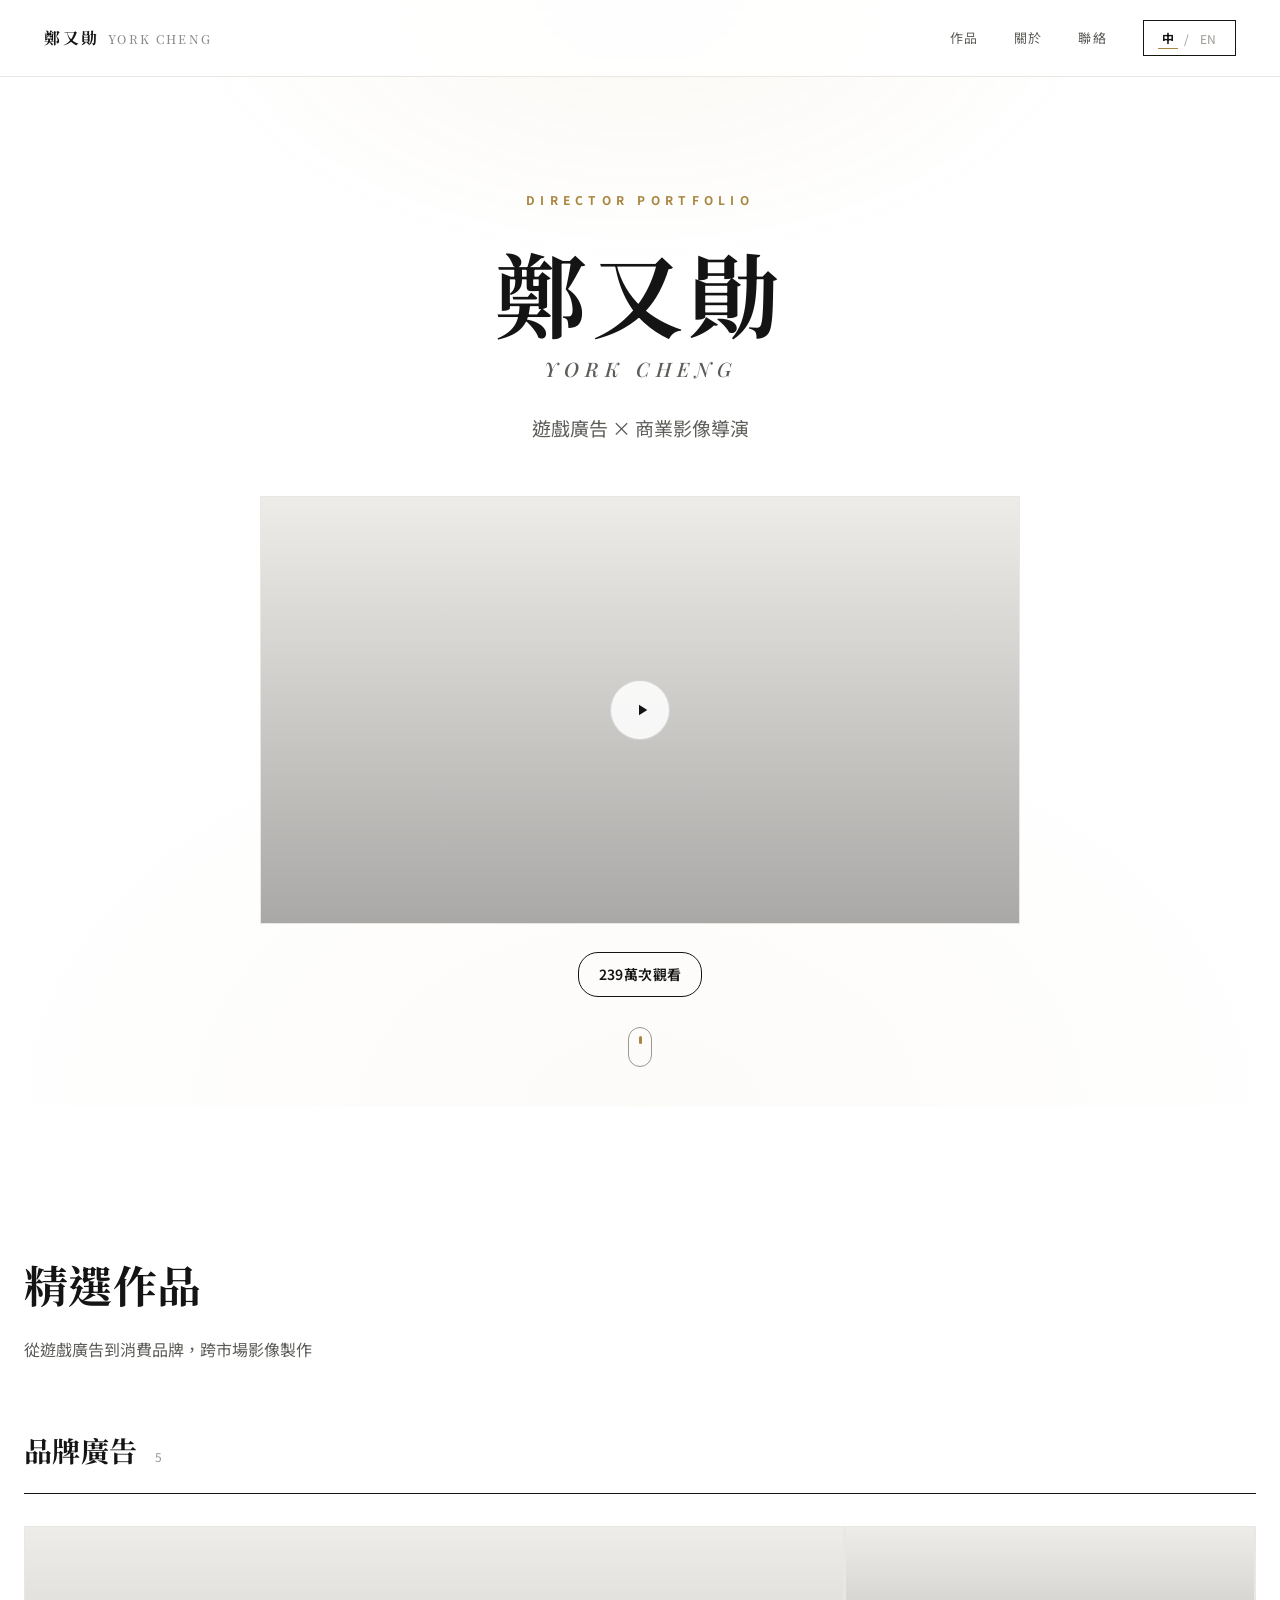
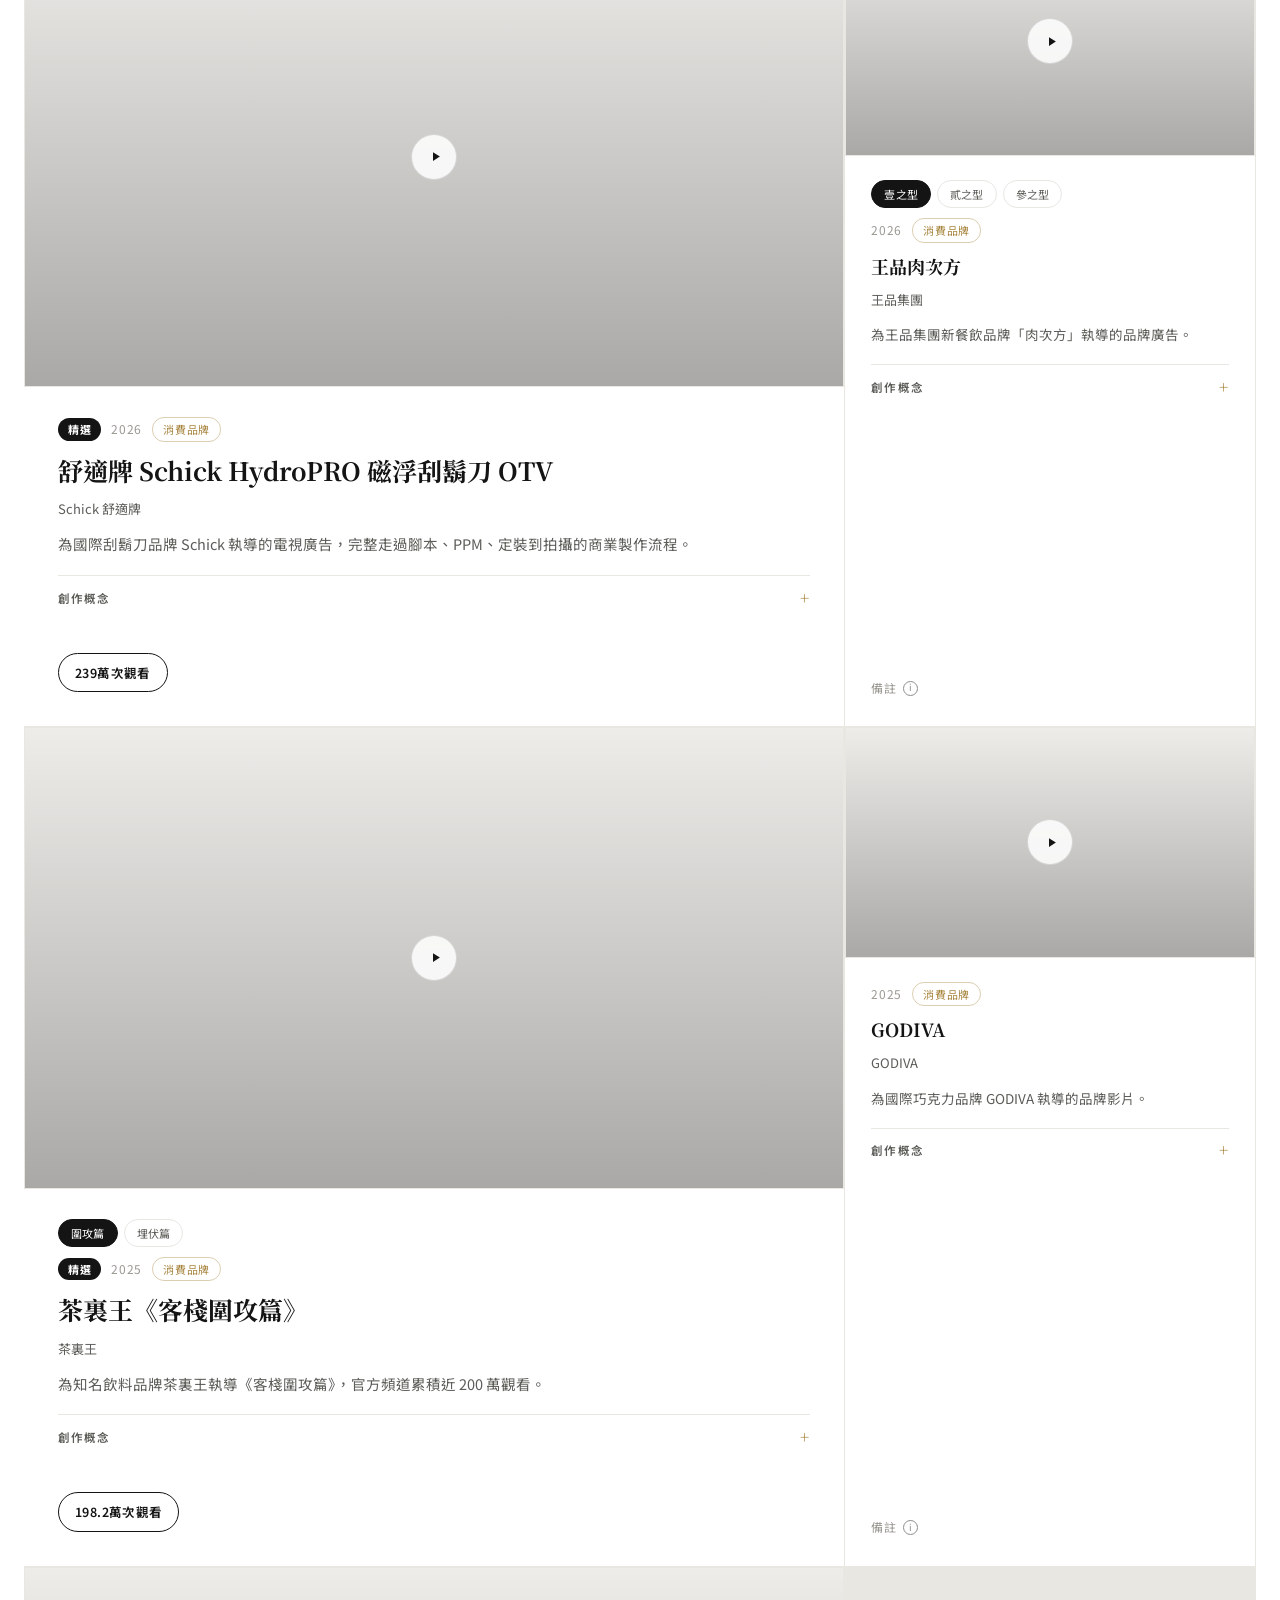
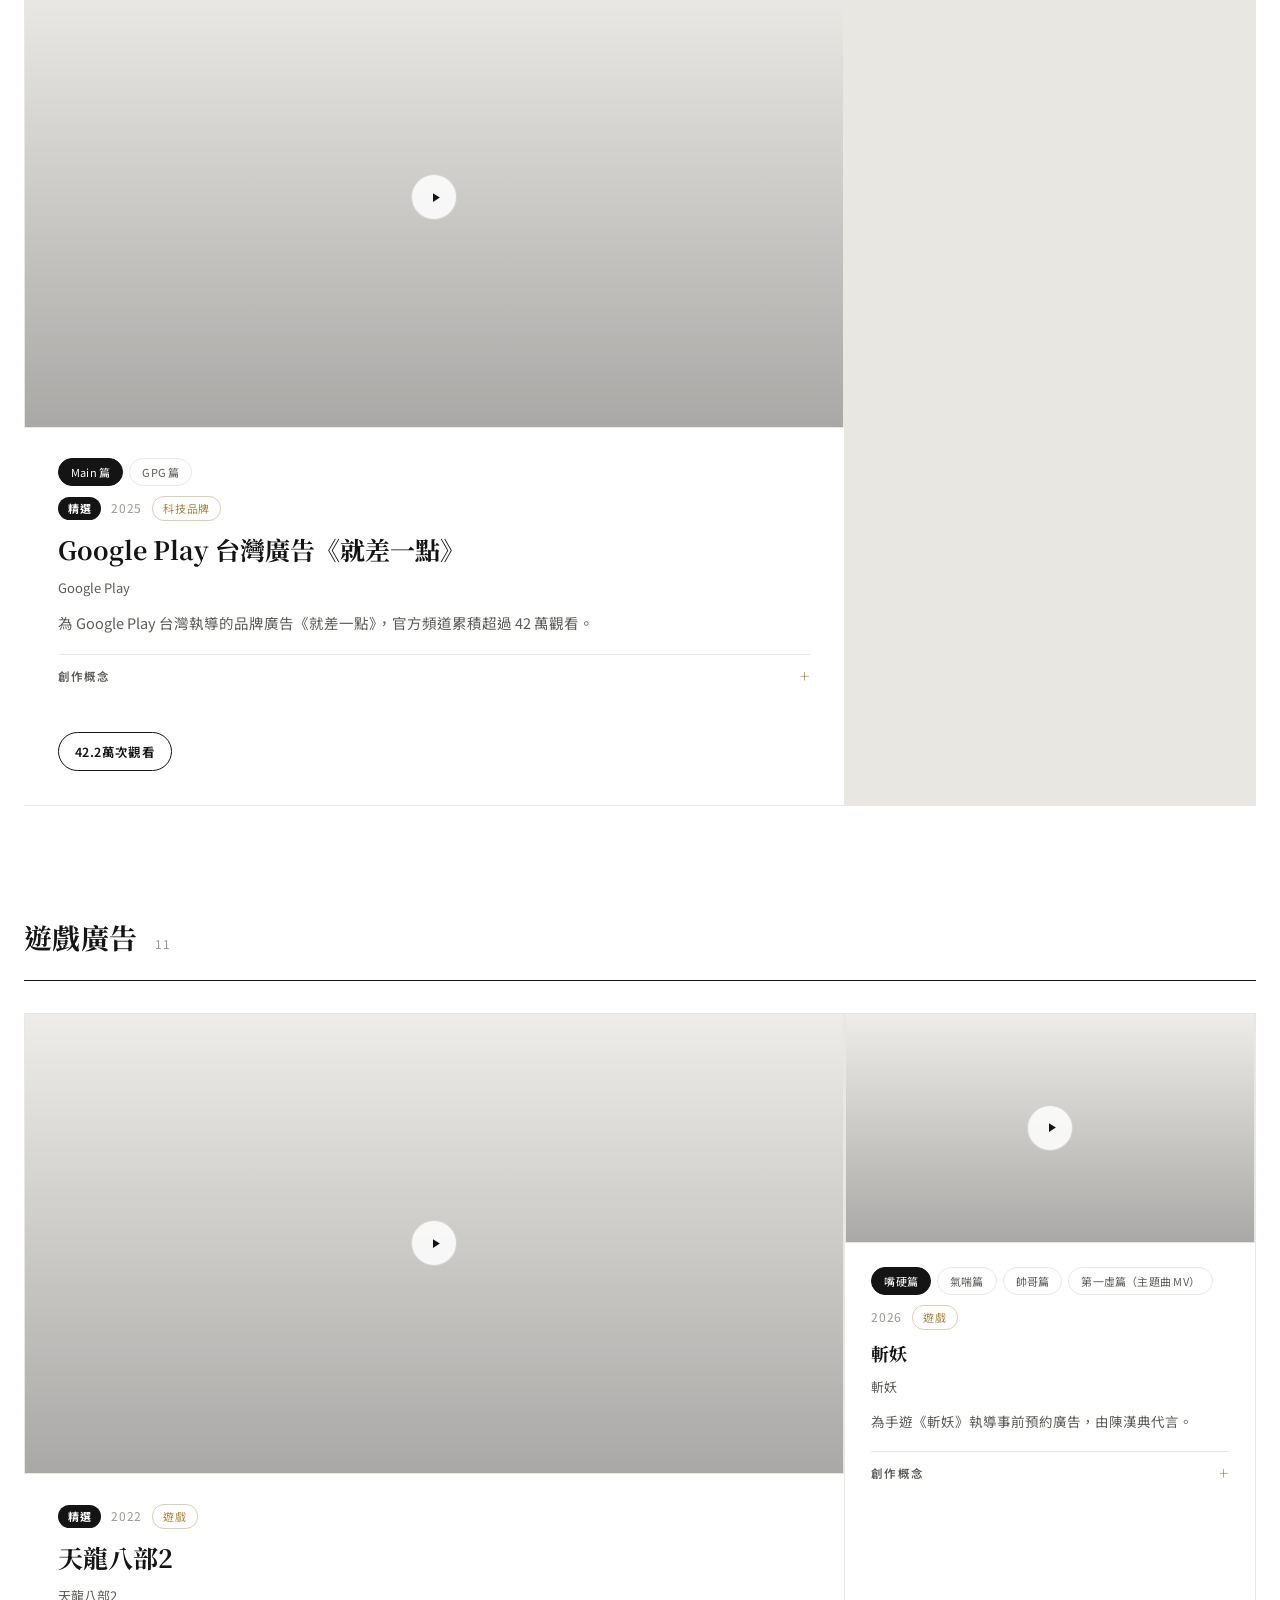
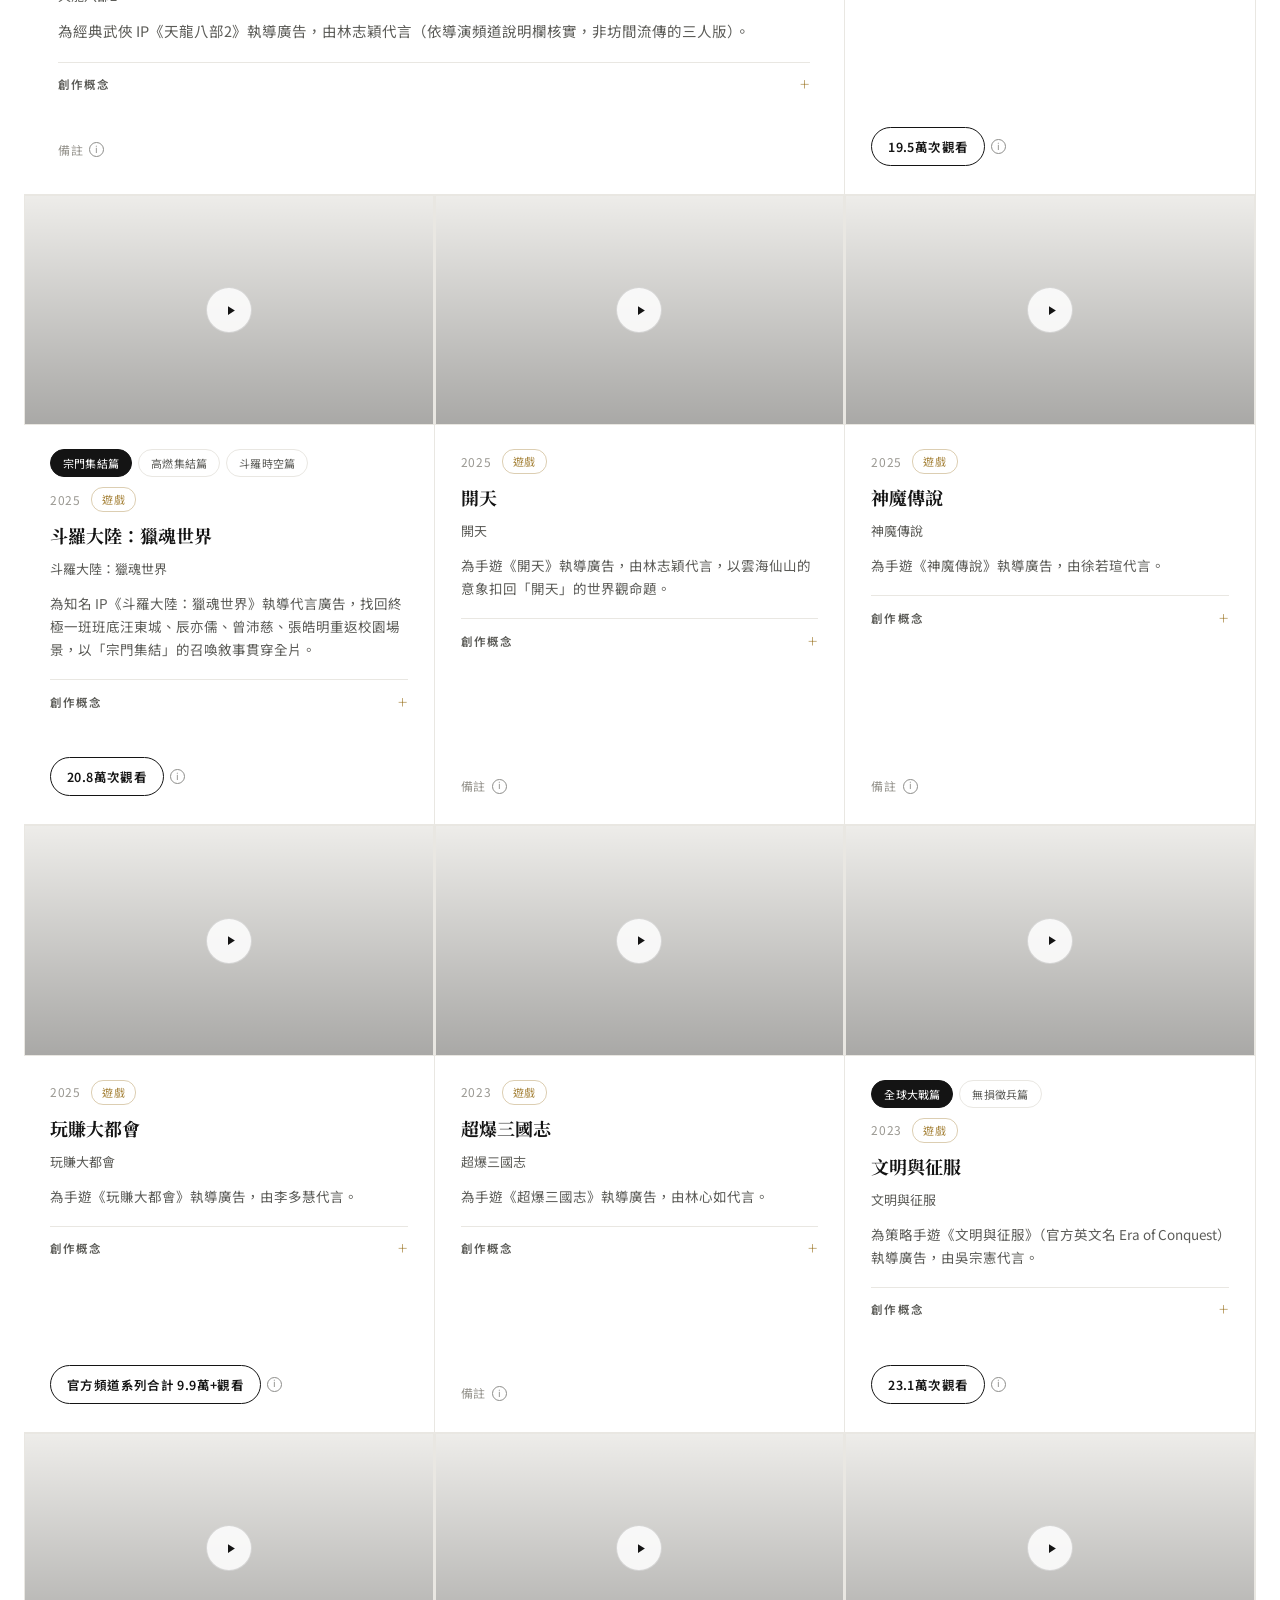
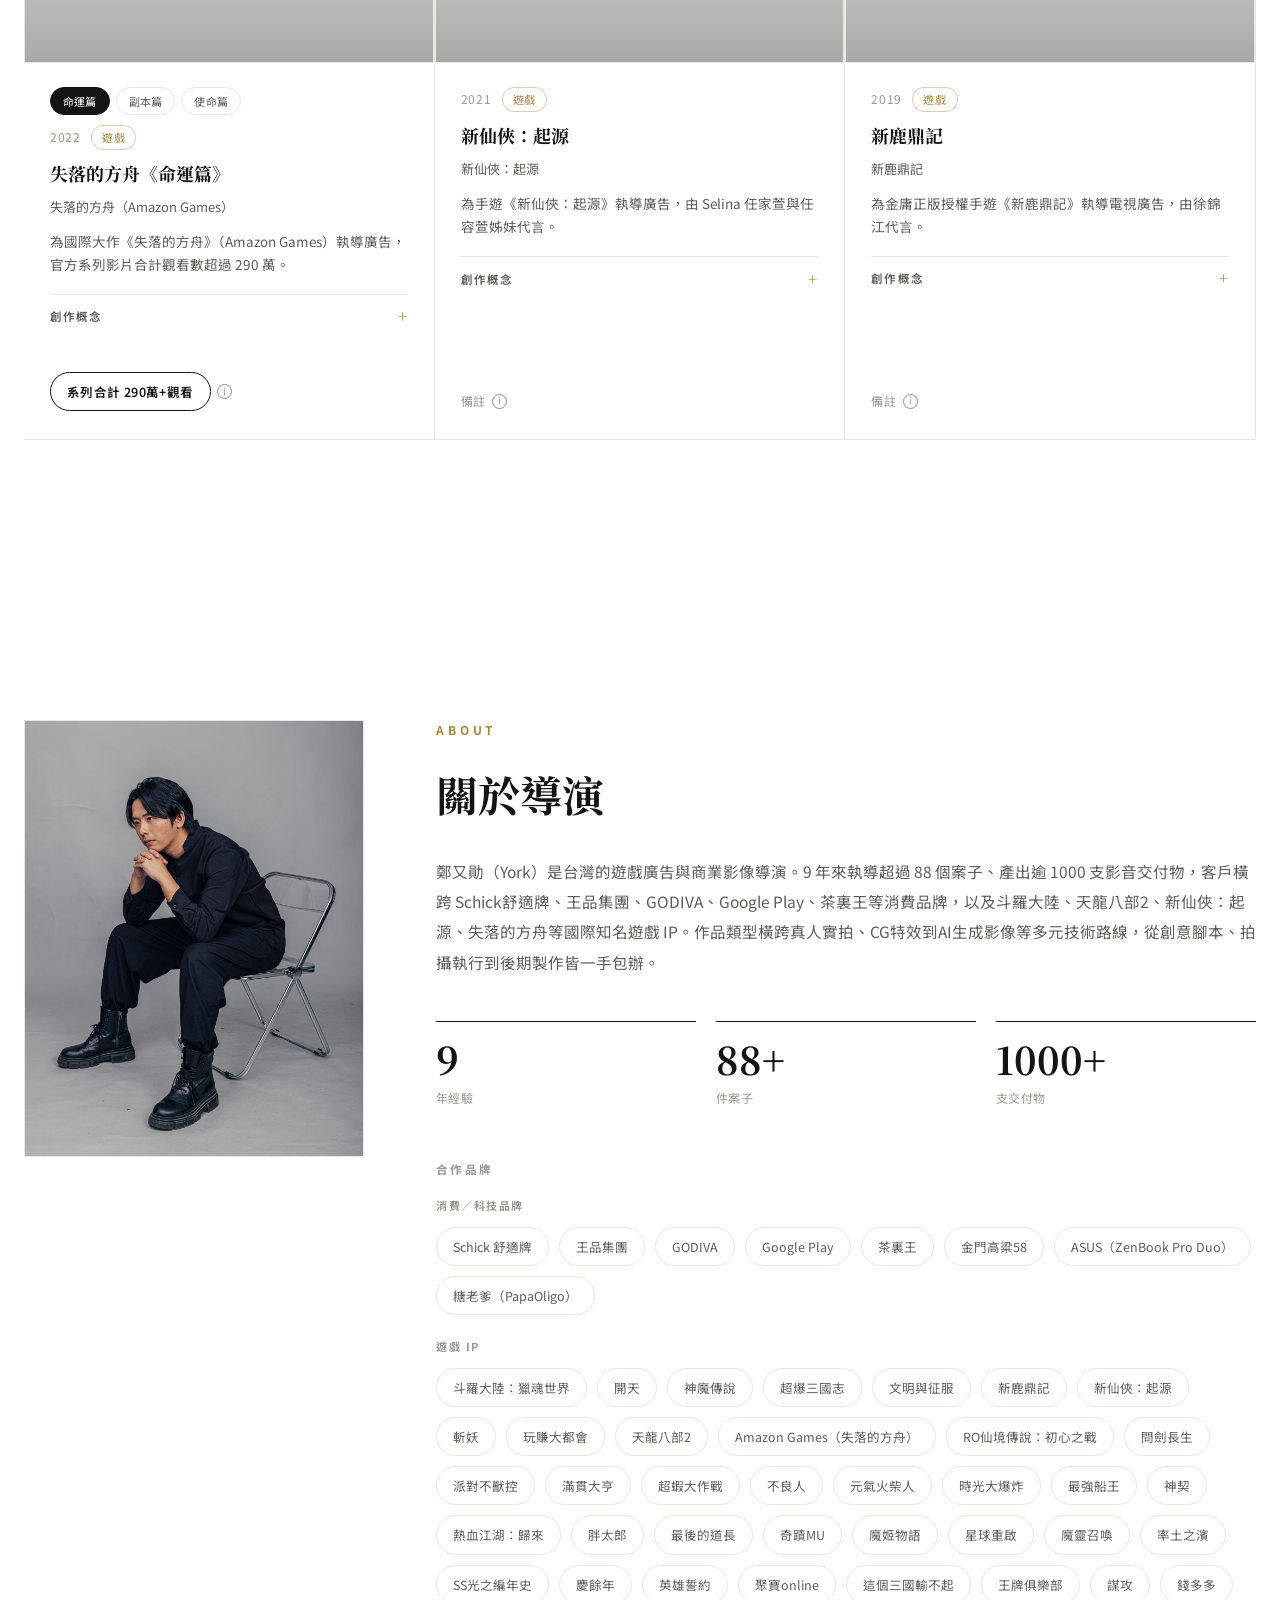
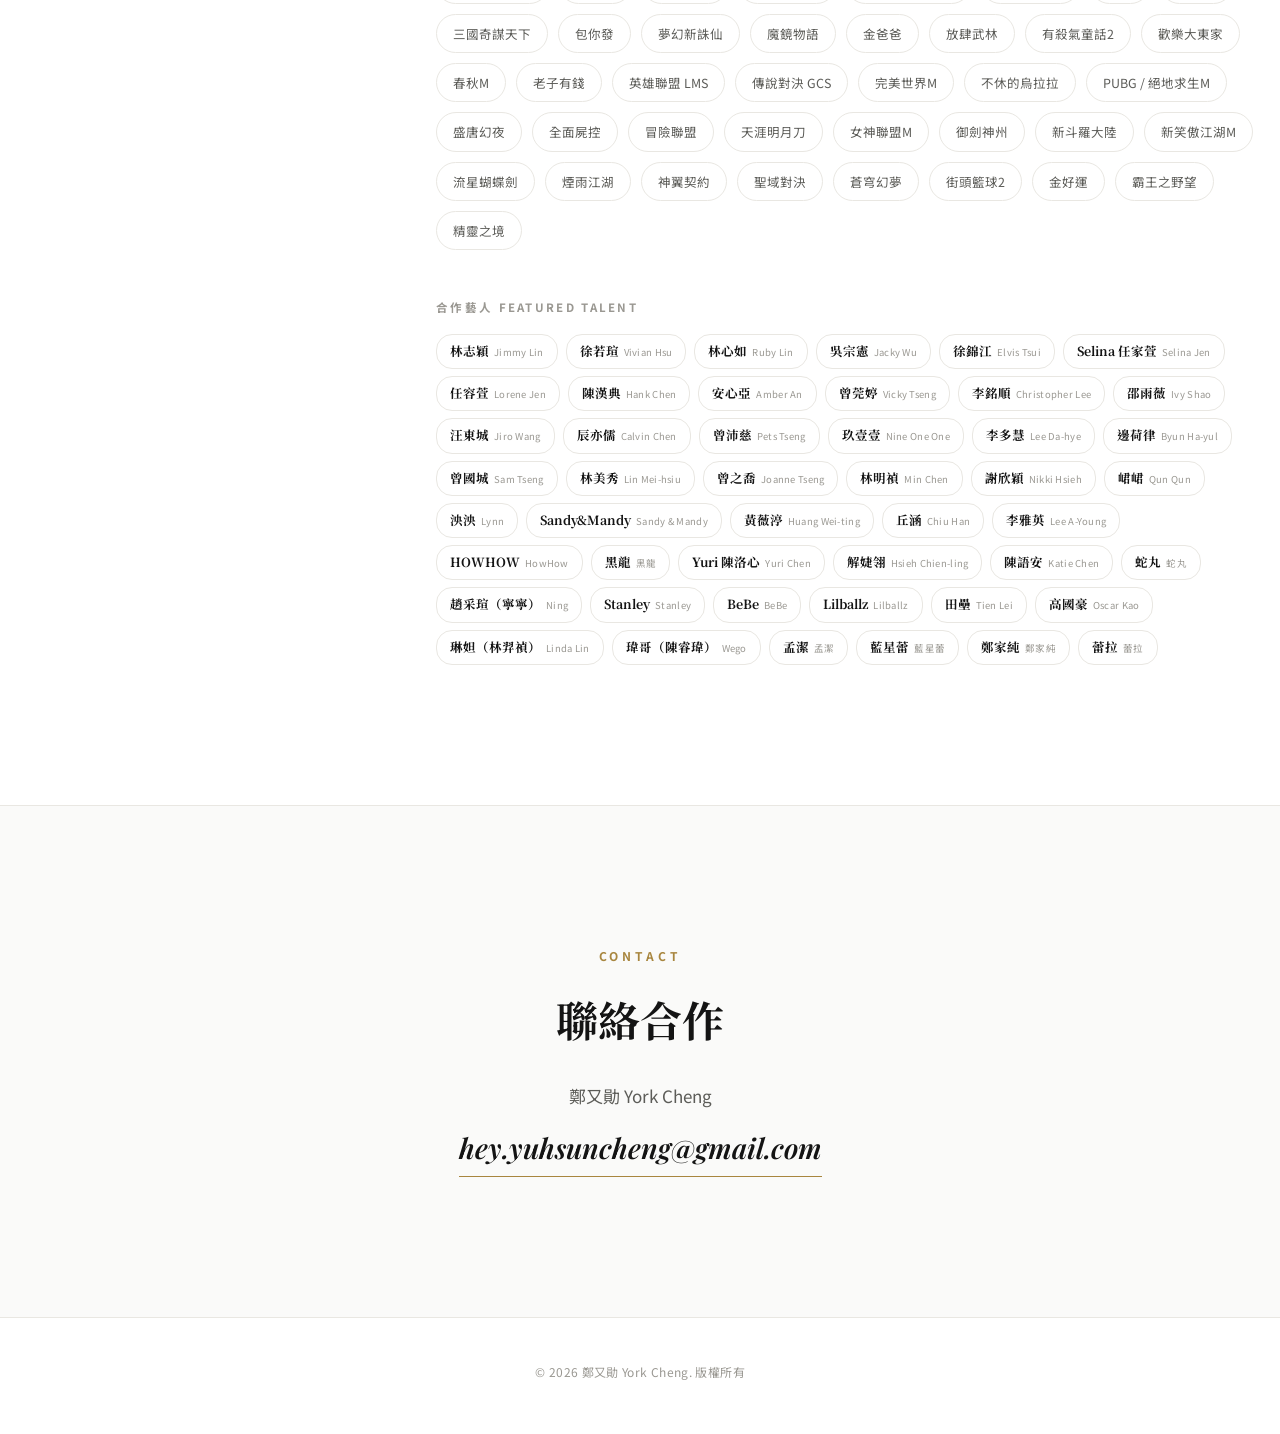
==== index.html @ 04682c52 "logo: bilingual 鄭又勛 + York Cheng (small gray EN) Co-Authored-By: Claude Fable 5 <noreply@anthropic.c" ====
<!DOCTYPE html>
<html lang="zh-Hant">
<head>
<meta charset="UTF-8">
<meta name="viewport" content="width=device-width, initial-scale=1.0">
<title>鄭又勛 York Cheng ｜ 遊戲廣告 × 商業影像導演</title>
<meta name="description" content="鄭又勛（York Cheng）遊戲廣告與商業影像導演作品集。9 年執導 88+ 案、1000+ 支交付物,客戶涵蓋 Schick、王品、GODIVA、Google Play、茶裏王等品牌，以及斗羅大陸、天龍八部2、新仙俠：起源、失落的方舟等遊戲 IP。">
<meta name="theme-color" content="#ffffff">
<link rel="icon" type="image/svg+xml" href="[data-uri]">

<!-- Open Graph -->
<meta property="og:type" content="website">
<meta property="og:url" content="https://yorkchengsea-code.github.io/york-director-portfolio/">
<meta property="og:title" content="鄭又勛 York Cheng ｜ 遊戲廣告 × 商業影像導演">
<meta property="og:description" content="9 年執導 88+ 案、1000+ 支交付物。">
<meta property="og:image" content="https://yorkchengsea-code.github.io/york-director-portfolio/assets/portrait.jpg">
<meta name="twitter:card" content="summary_large_image">
<meta name="twitter:title" content="鄭又勛 York Cheng ｜ 遊戲廣告 × 商業影像導演">
<meta name="twitter:description" content="9 年執導 88+ 案、1000+ 支交付物。">
<meta name="twitter:image" content="https://yorkchengsea-code.github.io/york-director-portfolio/assets/portrait.jpg">

<link rel="preconnect" href="https://fonts.googleapis.com">
<link rel="preconnect" href="https://fonts.gstatic.com" crossorigin>
<link href="https://fonts.googleapis.com/css2?family=Noto+Sans+TC:wght@400;500;700;900&family=Noto+Serif+TC:wght@500;700;900&family=Playfair+Display:ital,wght@0,500;0,600;0,700;1,500&display=swap" rel="stylesheet">
<link rel="stylesheet" href="css/style.css">
</head>
<body>

<header class="site-header" id="site-header">
  <div class="header-inner">
    <a href="#hero" class="logo">鄭又勛 <span class="logo-en">York Cheng</span></a>
    <nav class="main-nav">
      <a href="#works" data-i18n-text="navWorks">作品</a>
      <a href="#about" data-i18n-text="navAbout">關於</a>
      <a href="#contact" data-i18n-text="navContact">聯絡</a>
      <button class="lang-toggle" id="lang-toggle" type="button" aria-label="Switch language">
        <span class="lang-opt" data-lang="zh">中</span>
        <span class="lang-sep">/</span>
        <span class="lang-opt" data-lang="en">EN</span>
      </button>
    </nav>
  </div>
</header>

<main>

  <!-- HERO -->
  <section class="hero" id="hero">
    <div class="hero-bg-glow"></div>
    <div class="hero-inner">
      <p class="hero-eyebrow" data-i18n-text="heroEyebrow">DIRECTOR PORTFOLIO</p>
      <h1 class="hero-name">
        <span class="hero-name-zh" id="hero-name-zh">鄭又勛</span>
        <span class="hero-name-en" id="hero-name-en">York Cheng</span>
      </h1>
      <p class="hero-tagline" id="hero-tagline"></p>
      <div class="hero-video-wrap" id="hero-video-wrap"></div>
      <div class="hero-badge" id="hero-badge"></div>
    </div>
    <a href="#works" class="scroll-cue" aria-label="scroll down"><span></span></a>
  </section>

  <!-- WORKS -->
  <section class="works" id="works">
    <div class="section-head">
      <h2 data-i18n-text="worksTitle">精選作品</h2>
      <p class="section-sub" data-i18n-text="worksSub">從遊戲廣告到消費品牌，跨市場影像製作</p>
    </div>

    <div class="works-group" id="works-group-brand">
      <div class="works-group-head">
        <h3 data-i18n-text="worksBrandTitle">品牌廣告</h3>
        <span class="works-group-count" id="works-brand-count"></span>
      </div>
      <div class="works-grid" id="works-grid-brand"></div>
    </div>

    <div class="works-group" id="works-group-game">
      <div class="works-group-head">
        <h3 data-i18n-text="worksGameTitle">遊戲廣告</h3>
        <span class="works-group-count" id="works-game-count"></span>
      </div>
      <div class="works-grid" id="works-grid-game"></div>
    </div>
  </section>

  <!-- ABOUT -->
  <section class="about" id="about">
    <div class="about-inner">
      <div class="about-portrait">
        <img src="assets/portrait.jpg" alt="鄭又勛 York Cheng" width="932" height="1200" loading="lazy">
      </div>
      <div class="about-content">
        <p class="section-eyebrow" data-i18n-text="aboutEyebrow">ABOUT</p>
        <h2 data-i18n-text="aboutTitle">關於導演</h2>
        <p class="bio" id="about-bio"></p>

        <div class="stats-row" id="stats-row"></div>

        <div class="brands-block">
          <p class="block-label" data-i18n-text="brandsTitle">合作品牌</p>
          <div class="brand-group">
            <p class="brand-group-label" data-i18n-text="brandsConsumerTitle">消費／科技品牌</p>
            <div class="brand-chips" id="brand-chips-consumer"></div>
          </div>
          <div class="brand-group">
            <p class="brand-group-label" data-i18n-text="brandsGamesTitle">遊戲 IP</p>
            <div class="brand-chips" id="brand-chips-games"></div>
          </div>
        </div>

        <div class="talent-block" id="talent-block">
          <p class="block-label" data-i18n-text="talentTitle">合作藝人 Featured Talent</p>
          <div class="talent-wall" id="talent-wall"></div>
        </div>
      </div>
    </div>
  </section>

  <!-- CONTACT -->
  <section class="contact" id="contact">
    <div class="contact-inner">
      <p class="section-eyebrow" data-i18n-text="contactEyebrow">CONTACT</p>
      <h2 data-i18n-text="contactTitle">聯絡合作</h2>
      <p class="contact-company" id="contact-company"></p>
      <a class="contact-email" id="contact-email" href="#"></a>
    </div>
  </section>

</main>

<footer class="site-footer">
  <p>&copy; <span id="footer-year"></span> <span id="footer-company"></span>. <span data-i18n-text="footerRights">All Rights Reserved.</span></p>
</footer>

<script src="js/script.js"></script>
</body>
</html>
---- css/style.css ----
/* ==========================================================
   鄭又勛 York Cheng — Director Portfolio
   Main site — Gallery Minimal White
   (International production-house gallery aesthetic:
    pure white, hairline rules, serif display type,
    restrained champagne accent, generous whitespace)
   ========================================================== */

:root{
  --bg:#ffffff;
  --bg-raised:#fafaf9;
  --bg-card:#ffffff;
  --line:#e9e7e2;
  --line-strong:#141414;
  --text:#141414;
  --text-dim:#5c5c58;
  --text-faint:#9a9892;
  --accent:#a8863f;
  --accent-soft:rgba(168,134,63,0.08);
  --accent-strong:#8a6c2e;
  --shadow-lg:0 20px 50px rgba(20,20,20,0.06);
  --radius:0px;
  --maxw:1240px;
  --font: 'Noto Sans TC', -apple-system, BlinkMacSystemFont, 'PingFang TC', 'Microsoft JhengHei', sans-serif;
  --font-serif: 'Noto Serif TC', 'Playfair Display', serif;
  --font-display: 'Playfair Display', 'Noto Serif TC', serif;
}

*,*::before,*::after{ box-sizing:border-box; }
html{ scroll-behavior:smooth; }
body{
  margin:0;
  background:var(--bg);
  color:var(--text);
  font-family:var(--font);
  font-weight:400;
  line-height:1.7;
  -webkit-font-smoothing:antialiased;
  overflow-x:hidden;
}
img{ max-width:100%; display:block; }
a{ color:inherit; text-decoration:none; }
button{ font-family:inherit; }

::selection{ background:var(--accent); color:#ffffff; }

/* ---------- Header ---------- */
.site-header{
  position:fixed; top:0; left:0; right:0; z-index:100;
  background:rgba(255,255,255,0.86);
  backdrop-filter:blur(10px);
  -webkit-backdrop-filter:blur(10px);
  border-bottom:1px solid var(--line);
}
.header-inner{
  max-width:var(--maxw);
  margin:0 auto;
  padding:20px 24px;
  display:flex;
  align-items:center;
  justify-content:space-between;
}
.logo{
  font-family:var(--font-serif);
  font-weight:700;
  font-size:16px;
  letter-spacing:0.16em;
  color:var(--text);
  text-transform:uppercase;
}
.logo-en{
  font-weight:500;
  font-size:12px;
  letter-spacing:0.18em;
  color:var(--text-soft, #8a8a8a);
  margin-left:2px;
}
.main-nav{ display:flex; align-items:center; gap:36px; }
.main-nav a{
  font-size:13px;
  color:var(--text-dim);
  letter-spacing:0.08em;
  transition:color .2s ease;
}
.main-nav a:hover{ color:var(--accent); }

.lang-toggle{
  display:flex; align-items:center; gap:6px;
  background:transparent;
  border:1px solid var(--line-strong);
  border-radius:0;
  padding:6px 14px;
  cursor:pointer;
  font-size:12px;
  letter-spacing:0.05em;
  color:var(--text-faint);
}
.lang-toggle .lang-opt{ padding:2px 4px; transition:color .2s ease; }
.lang-toggle .lang-sep{ color:var(--text-faint); }
.lang-toggle[data-active="zh"] .lang-opt[data-lang="zh"],
.lang-toggle[data-active="en"] .lang-opt[data-lang="en"]{
  color:var(--text); font-weight:700;
  border-bottom:1px solid var(--accent);
}

/* ---------- Section shells ---------- */
section{ padding:140px 24px; position:relative; }
.section-head{ max-width:var(--maxw); margin:0 auto 64px; }
.section-head h2{
  font-family:var(--font-serif);
  font-size:clamp(30px,4vw,44px);
  margin:0 0 14px;
  font-weight:700;
  letter-spacing:0.01em;
}
.section-sub{ color:var(--text-dim); font-size:16px; margin:0; }
.section-eyebrow{
  color:var(--accent);
  font-size:12px;
  letter-spacing:0.32em;
  font-weight:700;
  text-transform:uppercase;
  margin:0 0 18px;
  font-family:var(--font);
}
.block-label{
  color:var(--text-faint);
  font-size:11.5px;
  letter-spacing:0.2em;
  text-transform:uppercase;
  font-weight:700;
  margin:0 0 16px;
}

/* ---------- Hero ---------- */
.hero{
  min-height:100vh;
  display:flex;
  flex-direction:column;
  align-items:center;
  justify-content:center;
  text-align:center;
  padding:190px 24px 110px;
  overflow:hidden;
}
.hero-bg-glow{
  position:absolute; inset:0;
  background:
    radial-gradient(ellipse 60% 40% at 50% 0%, rgba(168,134,63,0.06), transparent 60%),
    radial-gradient(ellipse 80% 60% at 50% 100%, rgba(168,134,63,0.03), transparent 70%);
  pointer-events:none;
}
.hero-inner{ max-width:900px; margin:0 auto; position:relative; z-index:1; width:100%; }
.hero-eyebrow{
  color:var(--accent);
  font-size:12px;
  letter-spacing:0.44em;
  font-weight:700;
  text-transform:uppercase;
  margin:0 0 32px;
}
.hero-name{
  margin:0 0 26px;
  display:flex;
  flex-direction:column;
  gap:10px;
}
.hero-name-zh{
  font-family:var(--font-serif);
  font-size:clamp(46px,9.5vw,92px);
  font-weight:700;
  letter-spacing:0.05em;
  line-height:1.08;
  color:var(--text);
}
.hero-name-en{
  font-family:var(--font-display);
  font-style:italic;
  font-size:clamp(15px,2.2vw,20px);
  font-weight:500;
  letter-spacing:0.3em;
  text-transform:uppercase;
  color:var(--text-dim);
}
.hero-tagline{
  font-size:clamp(16px,2.1vw,19px);
  color:var(--text-dim);
  max-width:640px;
  margin:0 auto 52px;
  font-weight:400;
}
.hero-video-wrap{ max-width:760px; margin:0 auto 28px; }
.hero-badge{ display:flex; justify-content:center; }

.scroll-cue{
  position:absolute; bottom:40px; left:50%; transform:translateX(-50%);
  width:24px; height:40px; border:1px solid var(--text-faint); border-radius:14px;
  display:flex; justify-content:center; padding-top:8px;
}
.scroll-cue span{
  width:3px; height:8px; border-radius:2px; background:var(--accent);
  animation:scrollcue 1.6s infinite ease;
}
@keyframes scrollcue{
  0%{ opacity:1; transform:translateY(0); }
  70%{ opacity:0; transform:translateY(10px); }
  100%{ opacity:0; }
}

/* ---------- Lite YouTube embed ---------- */
.lite-yt{
  position:relative;
  width:100%;
  aspect-ratio:16/9;
  background:#f2f1ee center/cover no-repeat;
  border-radius:var(--radius);
  overflow:hidden;
  cursor:pointer;
  border:1px solid var(--line);
  transition:transform .5s cubic-bezier(.2,.7,.2,1);
}
.lite-yt::after{
  content:'';
  position:absolute; inset:0;
  background:linear-gradient(180deg, rgba(0,0,0,0.02) 0%, rgba(0,0,0,0.30) 100%);
}
.lite-yt .play-btn{
  position:absolute; top:50%; left:50%; transform:translate(-50%,-50%);
  width:60px; height:60px; border-radius:50%;
  background:rgba(255,255,255,0.85);
  border:1px solid rgba(20,20,20,0.15);
  display:flex; align-items:center; justify-content:center;
  z-index:2;
  transition:transform .2s ease, background .2s ease, border-color .2s ease;
}
.lite-yt .play-btn svg{ width:18px; height:18px; fill:var(--text); margin-left:3px; }
.lite-yt:hover .play-btn{
  transform:translate(-50%,-50%) scale(1.08);
  background:var(--accent);
  border-color:var(--accent);
}
.lite-yt:hover .play-btn svg{ fill:#fff; }
.lite-yt iframe{
  position:absolute; inset:0; width:100%; height:100%; border:0; z-index:3;
}
.card .lite-yt .play-btn{ width:46px; height:46px; }
.card .lite-yt .play-btn svg{ width:15px; height:15px; }
.card:hover .lite-yt{ transform:scale(1.025); }

/* Coming soon card media */
.coming-soon-media{
  position:relative;
  width:100%;
  aspect-ratio:16/9;
  background:var(--bg-raised);
  border:1px dashed var(--line);
  border-radius:var(--radius);
  display:flex; flex-direction:column; align-items:center; justify-content:center;
  gap:8px;
  text-align:center;
  transition:transform .5s cubic-bezier(.2,.7,.2,1);
}
.card:hover .coming-soon-media{ transform:scale(1.025); }
.coming-soon-media .cs-label{
  font-size:13px; letter-spacing:0.18em; text-transform:uppercase;
  color:var(--accent); font-weight:700;
}
.coming-soon-media .cs-sub{ font-size:12px; color:var(--text-faint); max-width:80%; }

/* ---------- Views badge ---------- */
.views-badge{
  display:inline-flex; align-items:center; gap:6px;
  background:transparent;
  border:1px solid var(--line-strong);
  color:var(--text);
  font-size:12.5px; font-weight:600;
  letter-spacing:0.03em;
  padding:8px 16px;
  border-radius:20px;
}
.views-badge.lg{ font-size:14px; padding:10px 20px; }
.info-dot{
  display:inline-flex; align-items:center; justify-content:center;
  width:15px; height:15px; border-radius:50%;
  border:1px solid currentColor;
  background:transparent; padding:0; margin:0; font:inherit;
  font-size:9.5px; line-height:1; text-align:center;
  color:var(--text-dim);
  cursor:pointer; opacity:0.7;
}
.info-dot:hover, .info-dot:focus-visible{ opacity:1; border-color:var(--accent); color:var(--accent-strong); }
.info-popover{
  display:block; margin-top:8px; padding:10px 14px;
  background:var(--bg-raised); border:1px solid var(--line);
  border-radius:var(--radius); color:var(--text-dim);
  font-size:12px; line-height:1.6;
}
.info-popover[hidden]{ display:none; }

/* ---------- Works — grouped sections (Brand / Game) ---------- */
.works-group{ max-width:var(--maxw); margin:0 auto 108px; }
.works-group:last-child{ margin-bottom:0; }
.works-group-head{
  display:flex; align-items:baseline; gap:18px; flex-wrap:wrap;
  margin:0 0 32px; padding-bottom:18px;
  border-bottom:1px solid var(--line-strong);
}
.works-group-head h3{
  font-family:var(--font-serif);
  font-size:clamp(21px,2.6vw,28px);
  font-weight:700; margin:0; letter-spacing:0.01em;
}
.works-group-count{
  font-size:12px; color:var(--text-faint); letter-spacing:0.1em; text-transform:uppercase;
}

.works-grid{
  display:grid;
  grid-template-columns:repeat(3,1fr);
  grid-auto-flow:dense;
  gap:1px;
  background:var(--line);
  border-top:1px solid var(--line);
  border-left:1px solid var(--line);
}
.card{
  background:var(--bg-card);
  border:0;
  border-right:1px solid var(--line);
  border-bottom:1px solid var(--line);
  margin:-1px 0 0 -1px;
  border-radius:0;
  overflow:hidden;
  display:flex; flex-direction:column;
  transition:background .25s ease;
}
.card:hover{ background:var(--bg-raised); }
.card-media{ position:relative; overflow:hidden; }
.card.featured{ grid-column:span 2; }
.video-tabs{ display:flex; flex-wrap:wrap; gap:6px; }
.video-tab{
  font-family:var(--font);
  font-size:11px; letter-spacing:0.02em;
  color:var(--text-dim);
  background:#ffffff;
  border:1px solid var(--line);
  border-radius:14px;
  padding:5px 12px;
  cursor:pointer;
  transition:background .2s ease, color .2s ease, border-color .2s ease;
}
.video-tab:hover{ border-color:var(--accent); color:var(--accent-strong); }
.video-tab.active{ background:var(--text); color:#fff; border-color:var(--text); }
.card-body{ padding:24px 26px 28px; display:flex; flex-direction:column; gap:10px; flex:1; }
.card.featured .card-body{ padding:30px 34px 34px; }
.card-meta-row{ display:flex; align-items:center; gap:10px; flex-wrap:wrap; }
.card-year{ font-size:12px; color:var(--text-faint); letter-spacing:0.06em; }
.card-type{
  font-size:11px; color:var(--accent); border:1px solid rgba(168,134,63,0.4);
  padding:2px 10px; border-radius:12px; letter-spacing:0.06em;
}
.featured-flag{
  font-size:11px; color:#ffffff; background:var(--text);
  padding:2px 10px; border-radius:12px; letter-spacing:0.06em; font-weight:700;
}
.card-title{
  font-family:var(--font-serif);
  font-size:18px; font-weight:700; margin:0; line-height:1.45;
  transition:color .2s ease;
}
.card:hover .card-title{ color:var(--accent-strong); }
.card.featured .card-title{ font-size:25px; }
.card-client{ font-size:13px; color:var(--text-dim); margin:0; }
.card-desc{ font-size:13.5px; color:var(--text-dim); margin:2px 0 0; line-height:1.7; }
.card.featured .card-desc{ font-size:14.5px; }
.card-views{ margin-top:auto; padding-top:14px; display:flex; align-items:center; }

/* ---------- Concept expand/collapse ---------- */
.concept-toggle{
  display:flex; align-items:center; justify-content:space-between;
  width:100%;
  min-height:44px;
  margin-top:8px; padding:6px 0;
  background:transparent;
  border:0; border-top:1px solid var(--line);
  color:var(--text-dim);
  font-family:var(--font);
  font-size:11.5px; font-weight:600; letter-spacing:0.1em; text-transform:uppercase;
  cursor:pointer;
  text-align:left;
  transition:color .2s ease;
}
.concept-toggle:hover, .concept-toggle:focus-visible{ color:var(--accent-strong); }
.concept-toggle-icon{
  font-family:var(--font-serif);
  font-size:16px; line-height:1; font-weight:400;
  color:var(--accent);
  transition:transform .25s ease;
}
.concept-toggle[aria-expanded="true"] .concept-toggle-icon{ transform:rotate(45deg); }

.concept-wrap{
  display:grid;
  grid-template-rows:0fr;
  transition:grid-template-rows .35s ease;
}
.concept-wrap.open{ grid-template-rows:1fr; }
.concept-wrap-inner{ overflow:hidden; min-height:0; }
.concept-text{
  margin:0; padding-top:14px;
  font-family:var(--font-serif);
  font-size:13.5px; line-height:1.9; color:var(--text-dim);
  font-style:italic;
}
.card.featured .concept-text{ font-size:14.5px; }

/* ---------- About ---------- */
.about-inner{
  max-width:var(--maxw); margin:0 auto;
  display:grid; grid-template-columns:340px 1fr; gap:72px; align-items:start;
}
.about-portrait{
  border-radius:var(--radius); overflow:hidden;
  border:1px solid var(--line);
  position:sticky; top:130px;
}
.about-portrait img{ width:100%; height:auto;  }
.about-content h2{
  font-family:var(--font-serif);
  font-size:clamp(30px,4vw,42px); margin:0 0 26px; font-weight:700;
}
.bio{ color:var(--text-dim); font-size:15.5px; line-height:1.95; margin:0 0 44px; }

.stats-row{ display:grid; grid-template-columns:repeat(3,1fr); gap:20px; margin-bottom:52px; }
.stat{
  border-top:1px solid var(--line-strong); padding-top:18px;
}
.stat .stat-num{
  font-family:var(--font-serif);
  font-size:clamp(28px,3.4vw,38px); font-weight:700; color:var(--text); line-height:1;
}
.stat .stat-label{ font-size:12px; color:var(--text-faint); margin-top:10px; letter-spacing:0.04em; }

.brands-block{ margin-bottom:48px; }
.brand-group{ margin-bottom:22px; }
.brand-group:last-child{ margin-bottom:0; }
.brand-group-label{
  color:var(--text-faint);
  font-size:11px;
  letter-spacing:0.14em;
  text-transform:uppercase;
  font-weight:700;
  margin:0 0 12px;
}
.brand-chips{ display:flex; flex-wrap:wrap; gap:10px; }
.chip{
  font-size:12.5px; color:var(--text-dim);
  border:1px solid var(--line);
  padding:8px 16px;
  border-radius:20px;
  background:#ffffff;
}

/* ---------- Talent wall (合作藝人 Featured Talent) ---------- */
.talent-block{ margin-bottom:0; }
.talent-wall{
  display:flex;
  flex-wrap:wrap;
  gap:7px 8px;
}
.talent-card{
  display:inline-flex;
  align-items:baseline;
  gap:5px;
  border:1px solid var(--line);
  border-radius:16px;
  padding:6px 13px;
  background:#ffffff;
  transition:border-color .2s ease, background .2s ease;
}
.talent-card:hover{ border-color:var(--accent); background:var(--accent-soft); }
.talent-card .talent-zh{
  font-family:var(--font-serif);
  font-size:12.5px; font-weight:700; color:var(--text);
  white-space:nowrap;
}
.talent-card .talent-en{
  font-size:9.5px; color:var(--text-faint); letter-spacing:0.03em;
  white-space:nowrap;
}

/* ---------- Contact ---------- */
.contact{ text-align:center; border-top:1px solid var(--line); background:var(--bg-raised); }
.contact-inner{ max-width:640px; margin:0 auto; }
.contact-inner h2{
  font-family:var(--font-serif);
  font-size:clamp(30px,4vw,42px); margin:0 0 26px; font-weight:700;
}
.contact-company{ font-size:17px; color:var(--text-dim); margin:0 0 14px; }
.contact-email{
  display:inline-block;
  font-family:var(--font-display);
  font-style:italic;
  font-size:clamp(20px,3vw,28px);
  font-weight:600;
  color:var(--text);
  border-bottom:1px solid var(--accent);
  padding-bottom:4px;
  transition:color .2s ease, border-color .2s ease;
}
.contact-email:hover{ color:var(--accent-strong); border-color:var(--accent-strong); }

/* ---------- Footer ---------- */
.site-footer{
  padding:32px 24px 40px;
  text-align:center;
  color:var(--text-faint);
  font-size:12px;
  letter-spacing:0.03em;
  border-top:1px solid var(--line);
}

/* ==========================================================
   Responsive
   ========================================================== */
@media (max-width: 980px){
  .about-inner{ grid-template-columns:1fr; }
  .about-portrait{ position:static; max-width:320px; margin:0 auto; }
  .works-grid{ grid-template-columns:repeat(2,1fr); }
}

@media (max-width: 720px){
  section{ padding:90px 20px; }
  .header-inner{ padding:16px 18px; }
  .main-nav{ gap:0; }
  .main-nav a{ display:none; }
  .main-nav .lang-toggle{ display:flex; }
  .hero{ padding:170px 20px 90px; min-height:auto; }
  .works-group{ margin-bottom:80px; }
  .works-grid{ grid-template-columns:1fr; gap:1px; }
  .card.featured{ grid-column:span 1; }
  .stats-row{ grid-template-columns:repeat(3,1fr); gap:12px; }
  .stat .stat-num{ font-size:26px; }
  .stat .stat-label{ font-size:11px; }
  .talent-wall{ gap:6px 7px; }
  .talent-card{ padding:5px 11px; }
  .talent-card .talent-zh{ font-size:12px; }
  .talent-card .talent-en{ font-size:9px; }
}

@media (max-width: 480px){
  .hero-name-zh{ font-size:50px; }
  .card-body{ padding:18px 20px 22px; }
  .card.featured .card-body{ padding:22px 22px 26px; }
}
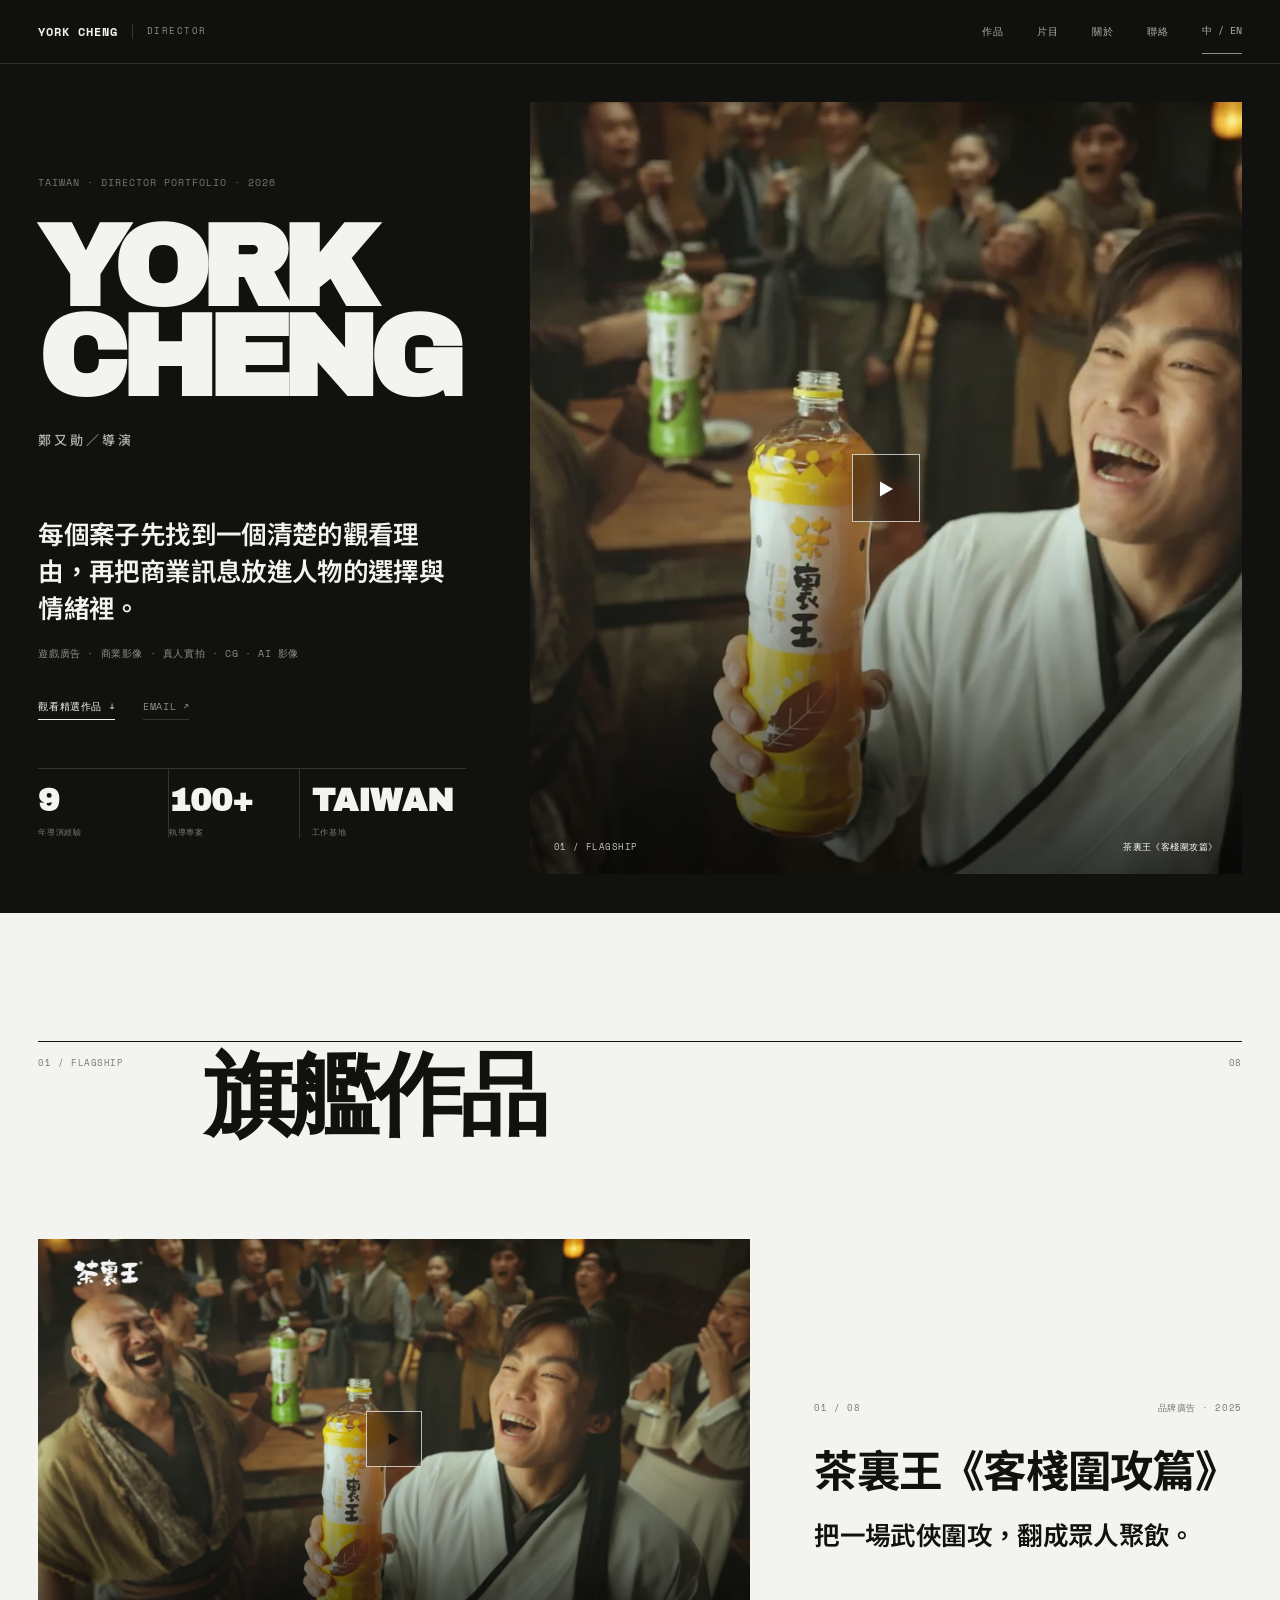
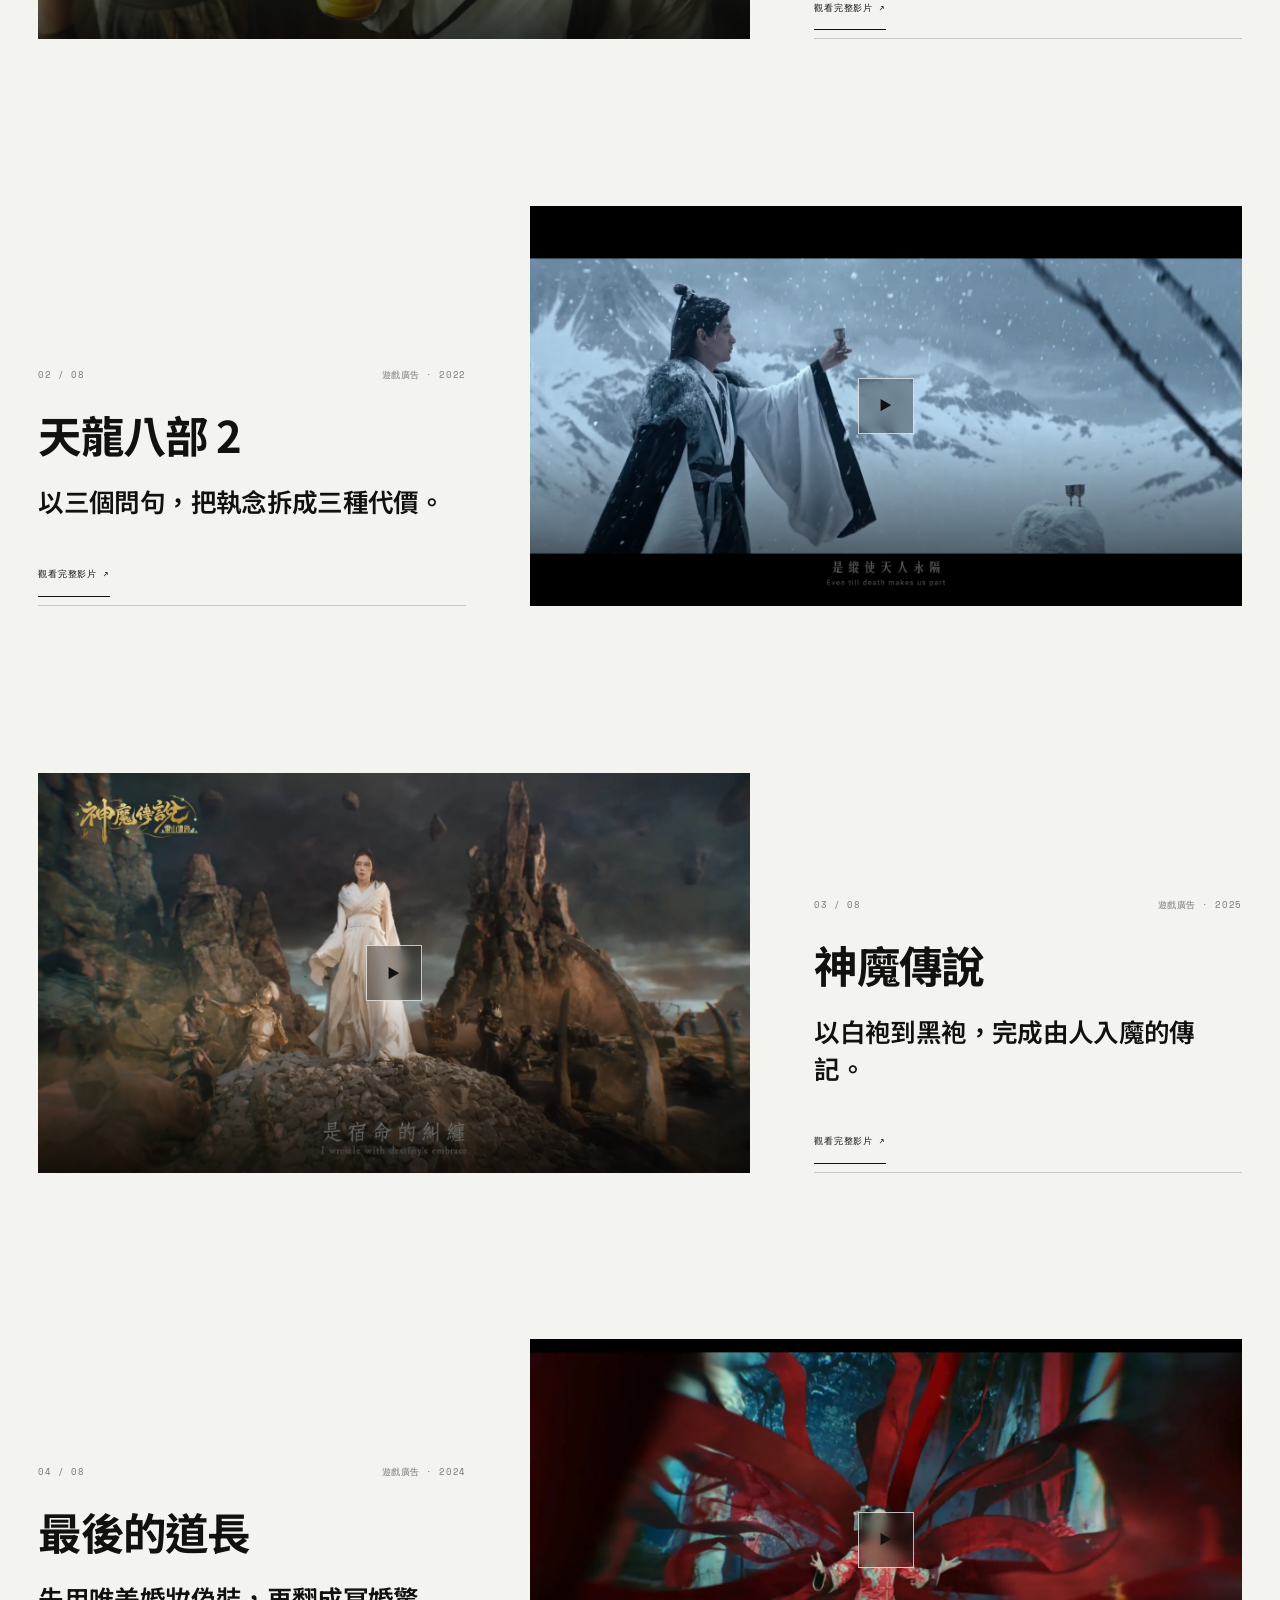
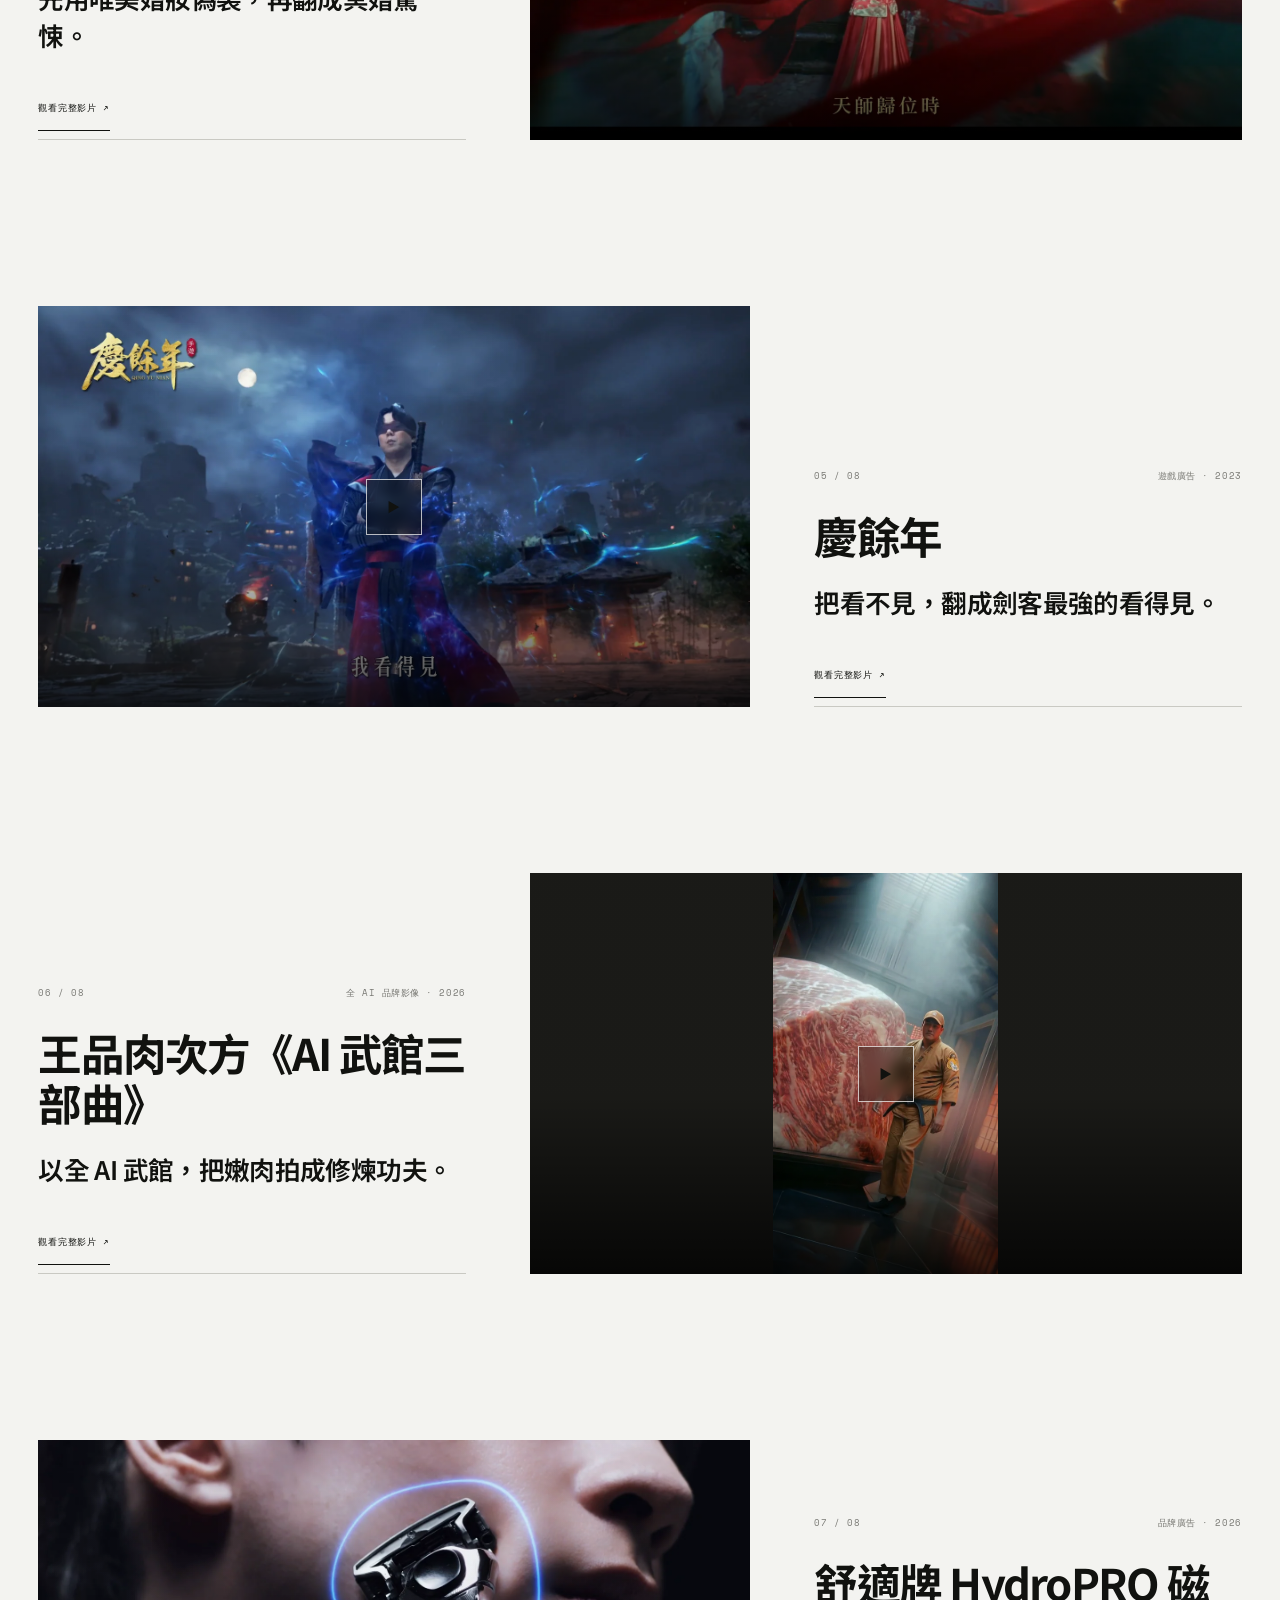
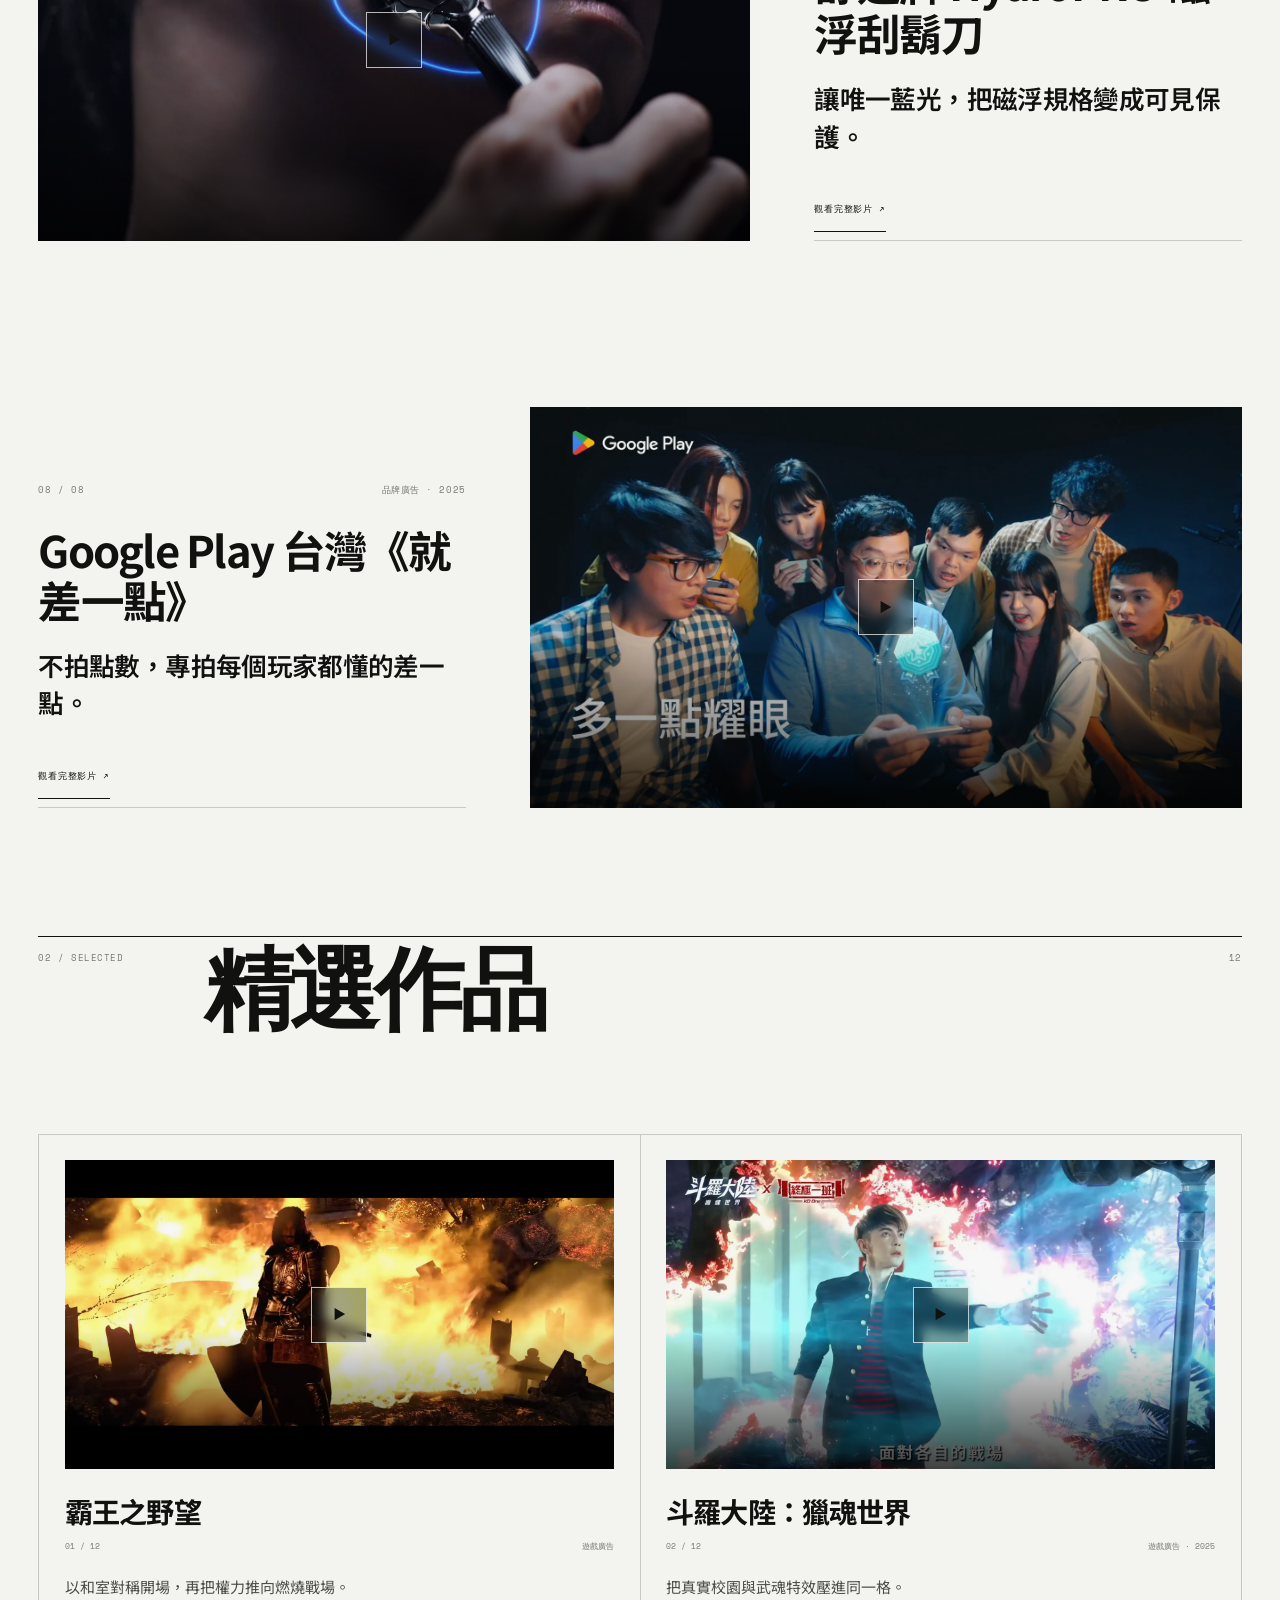
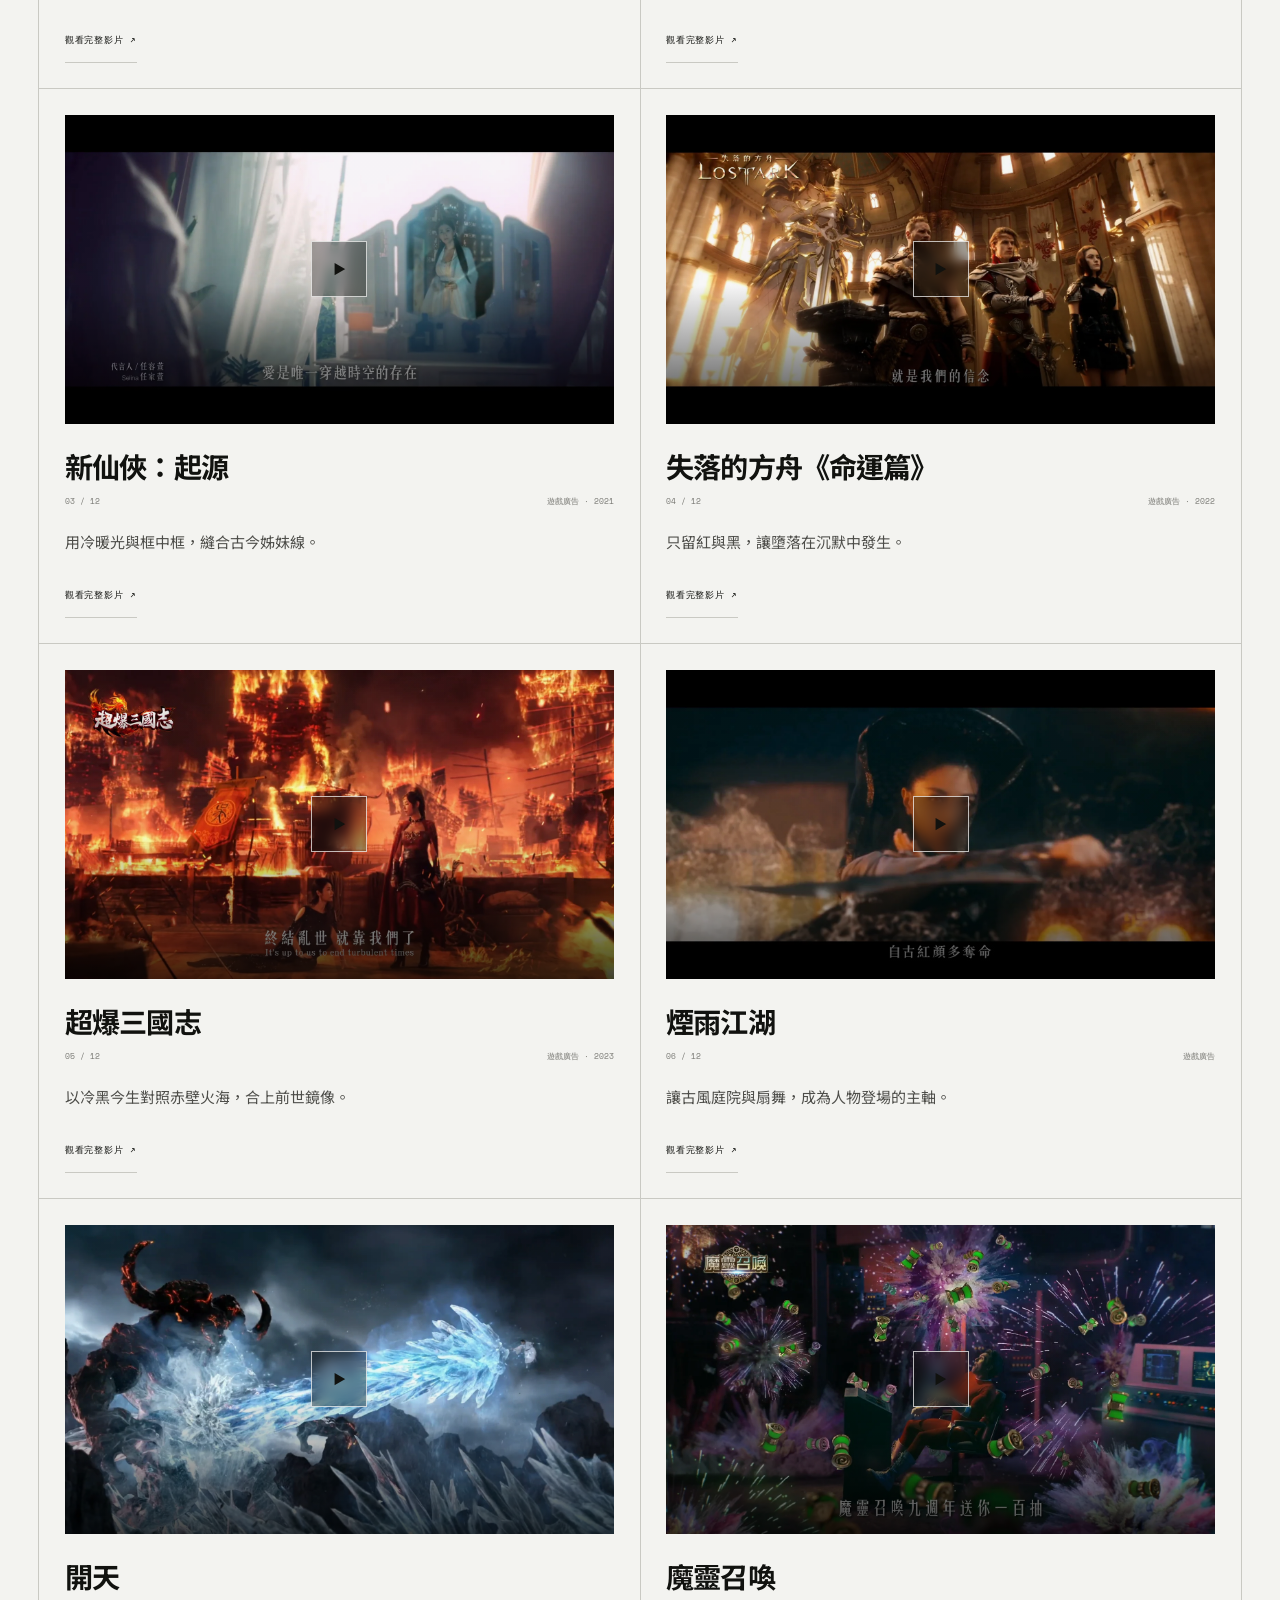
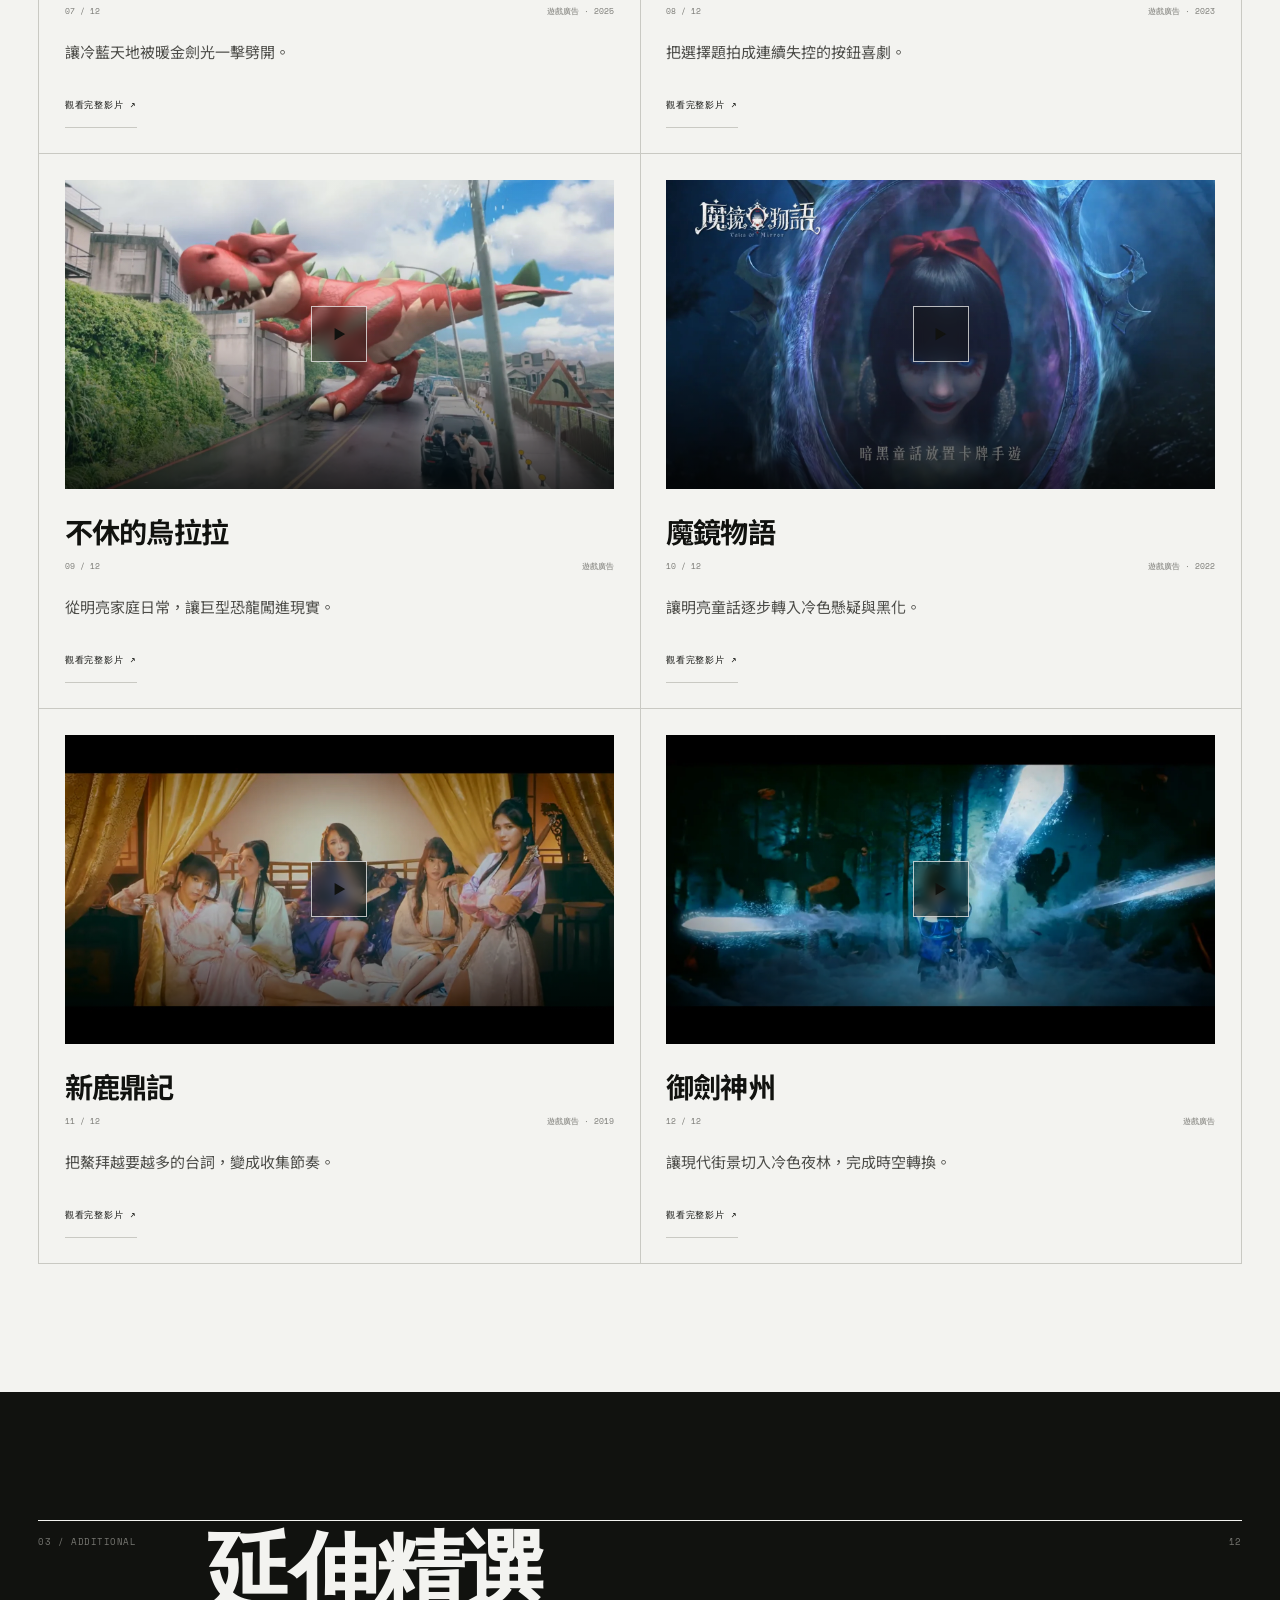
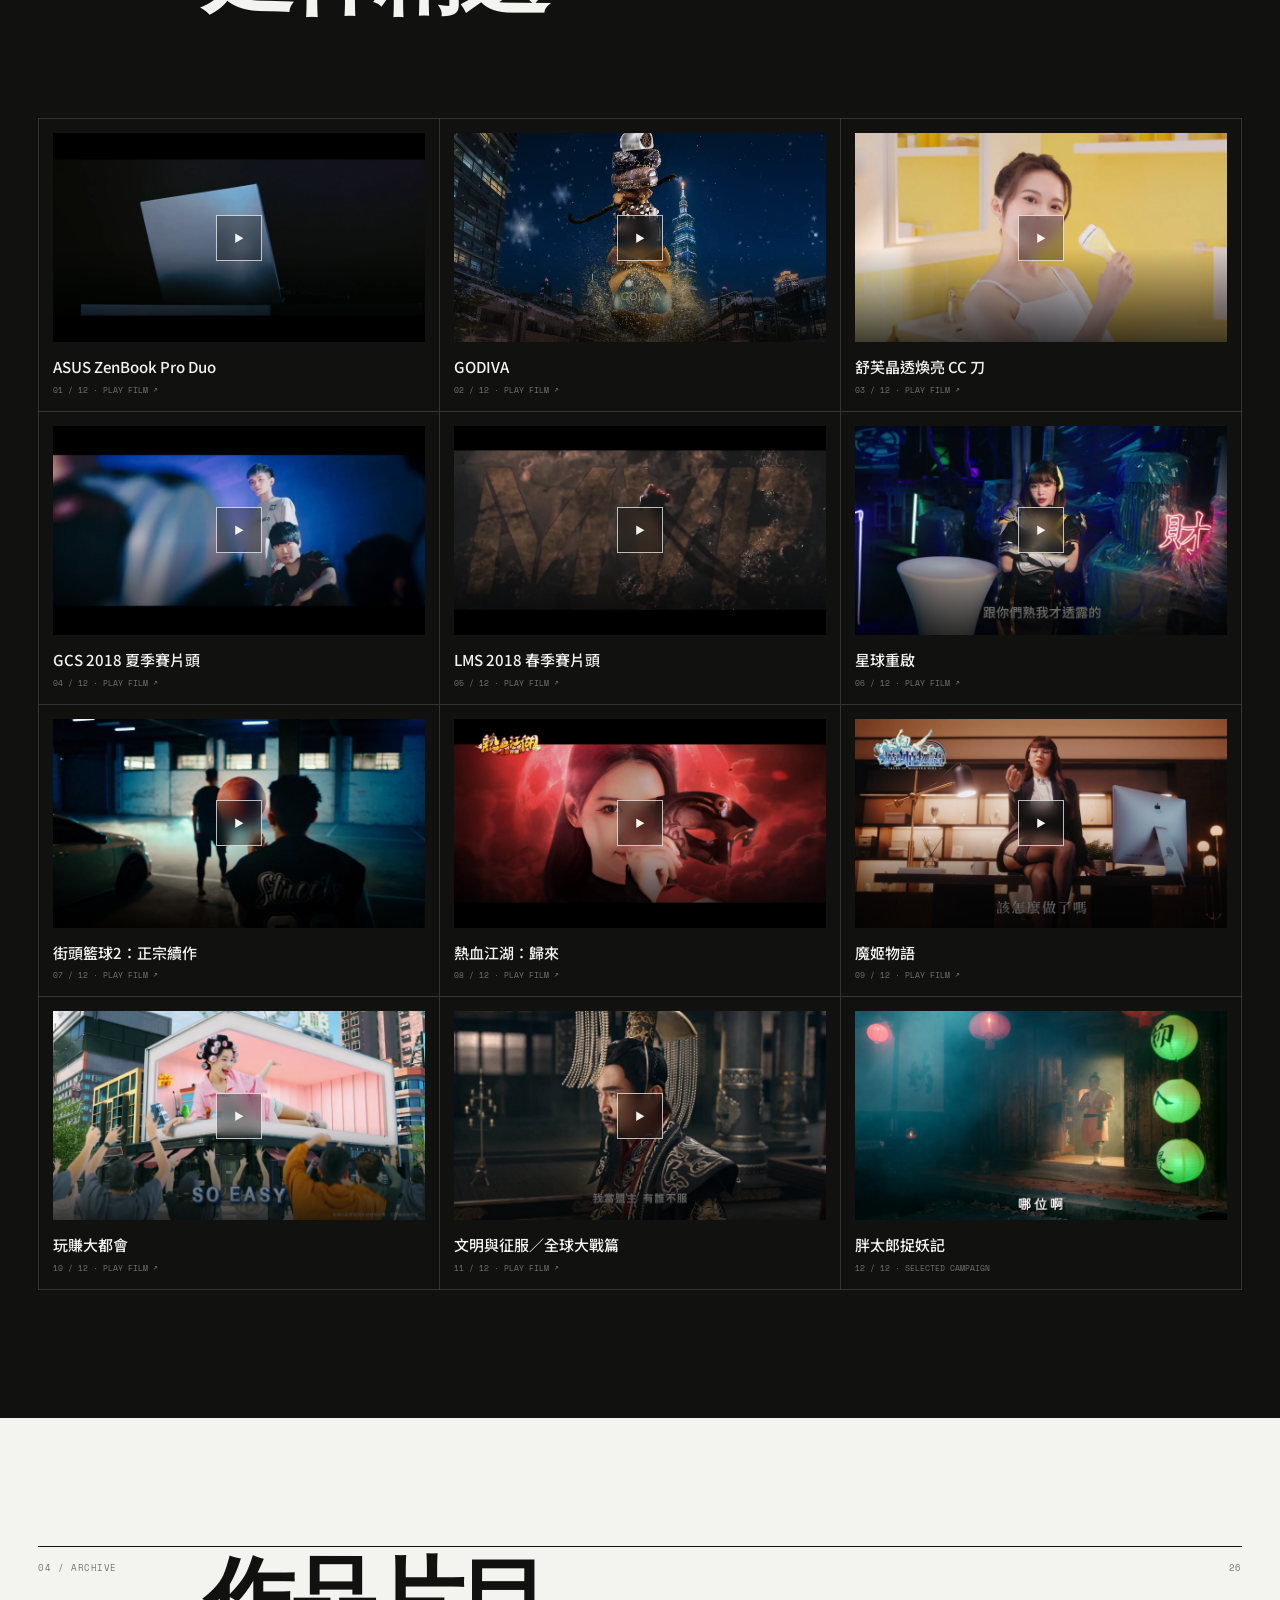
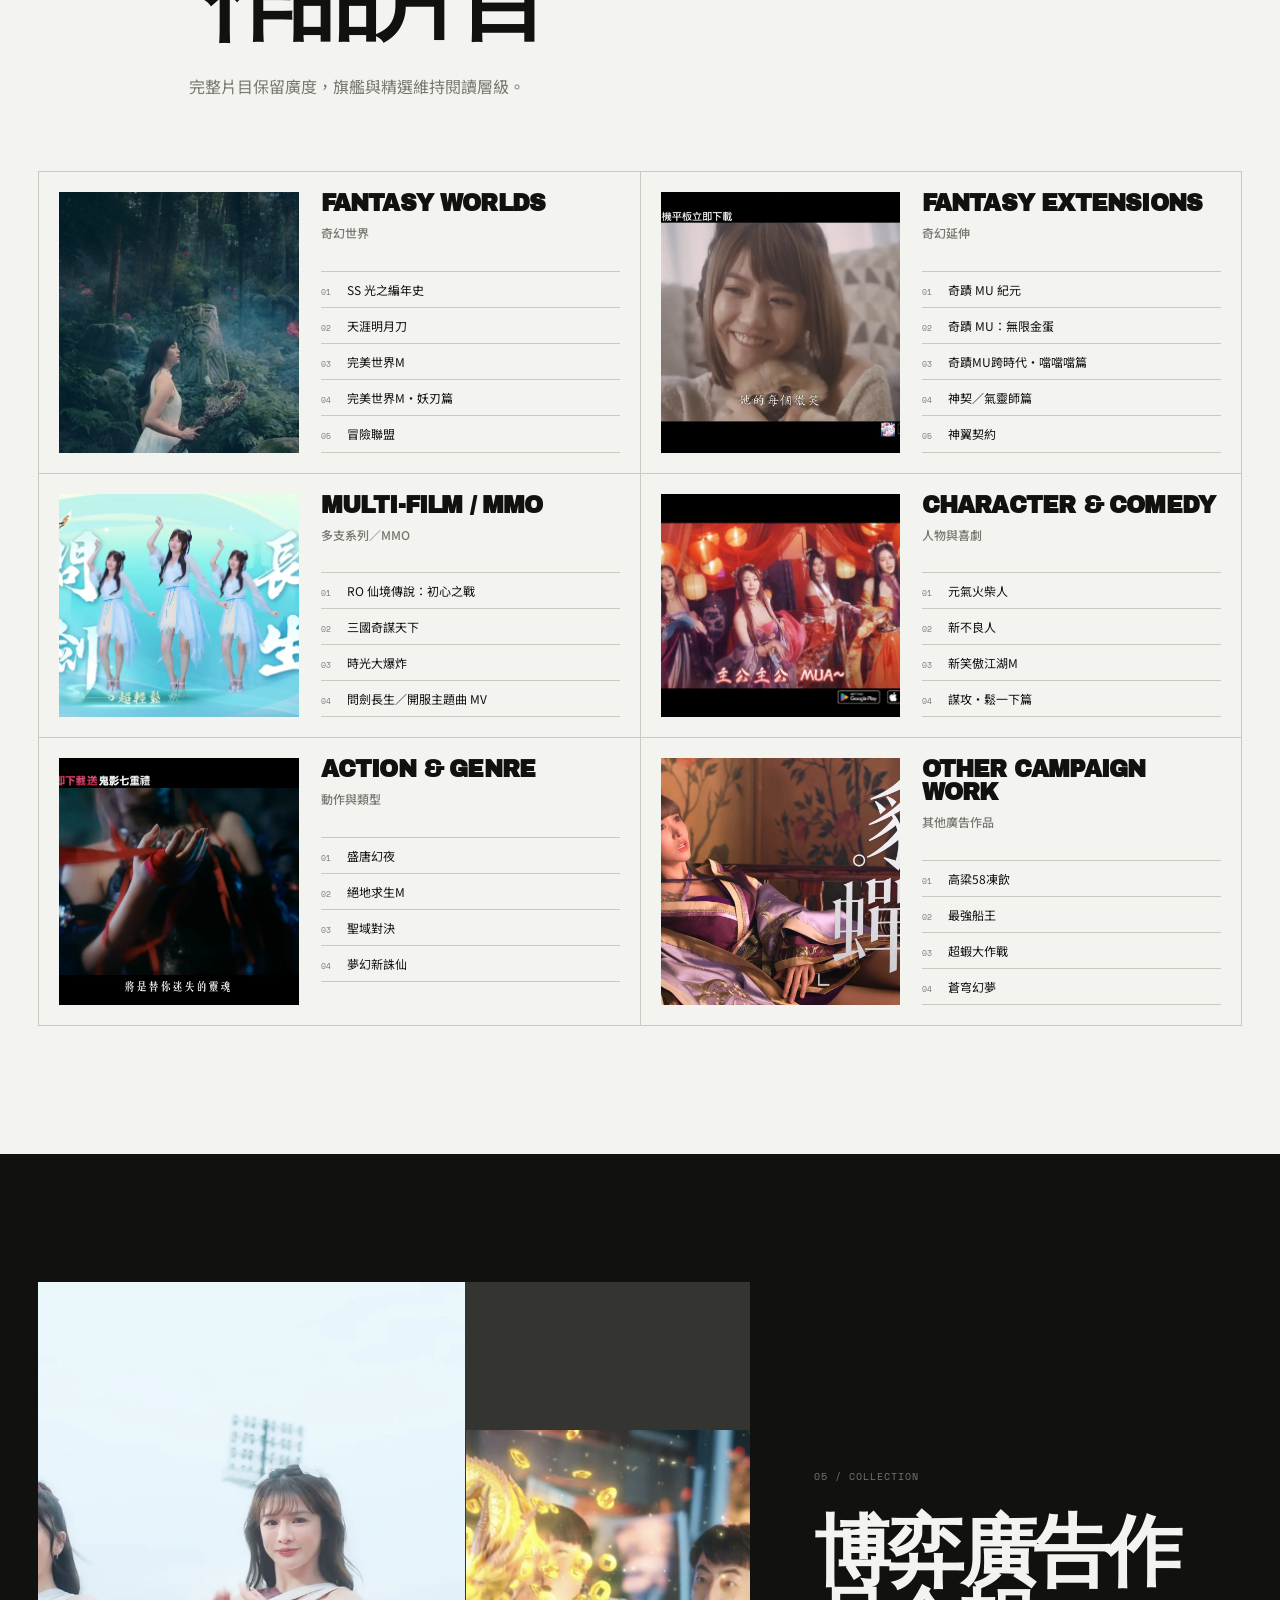
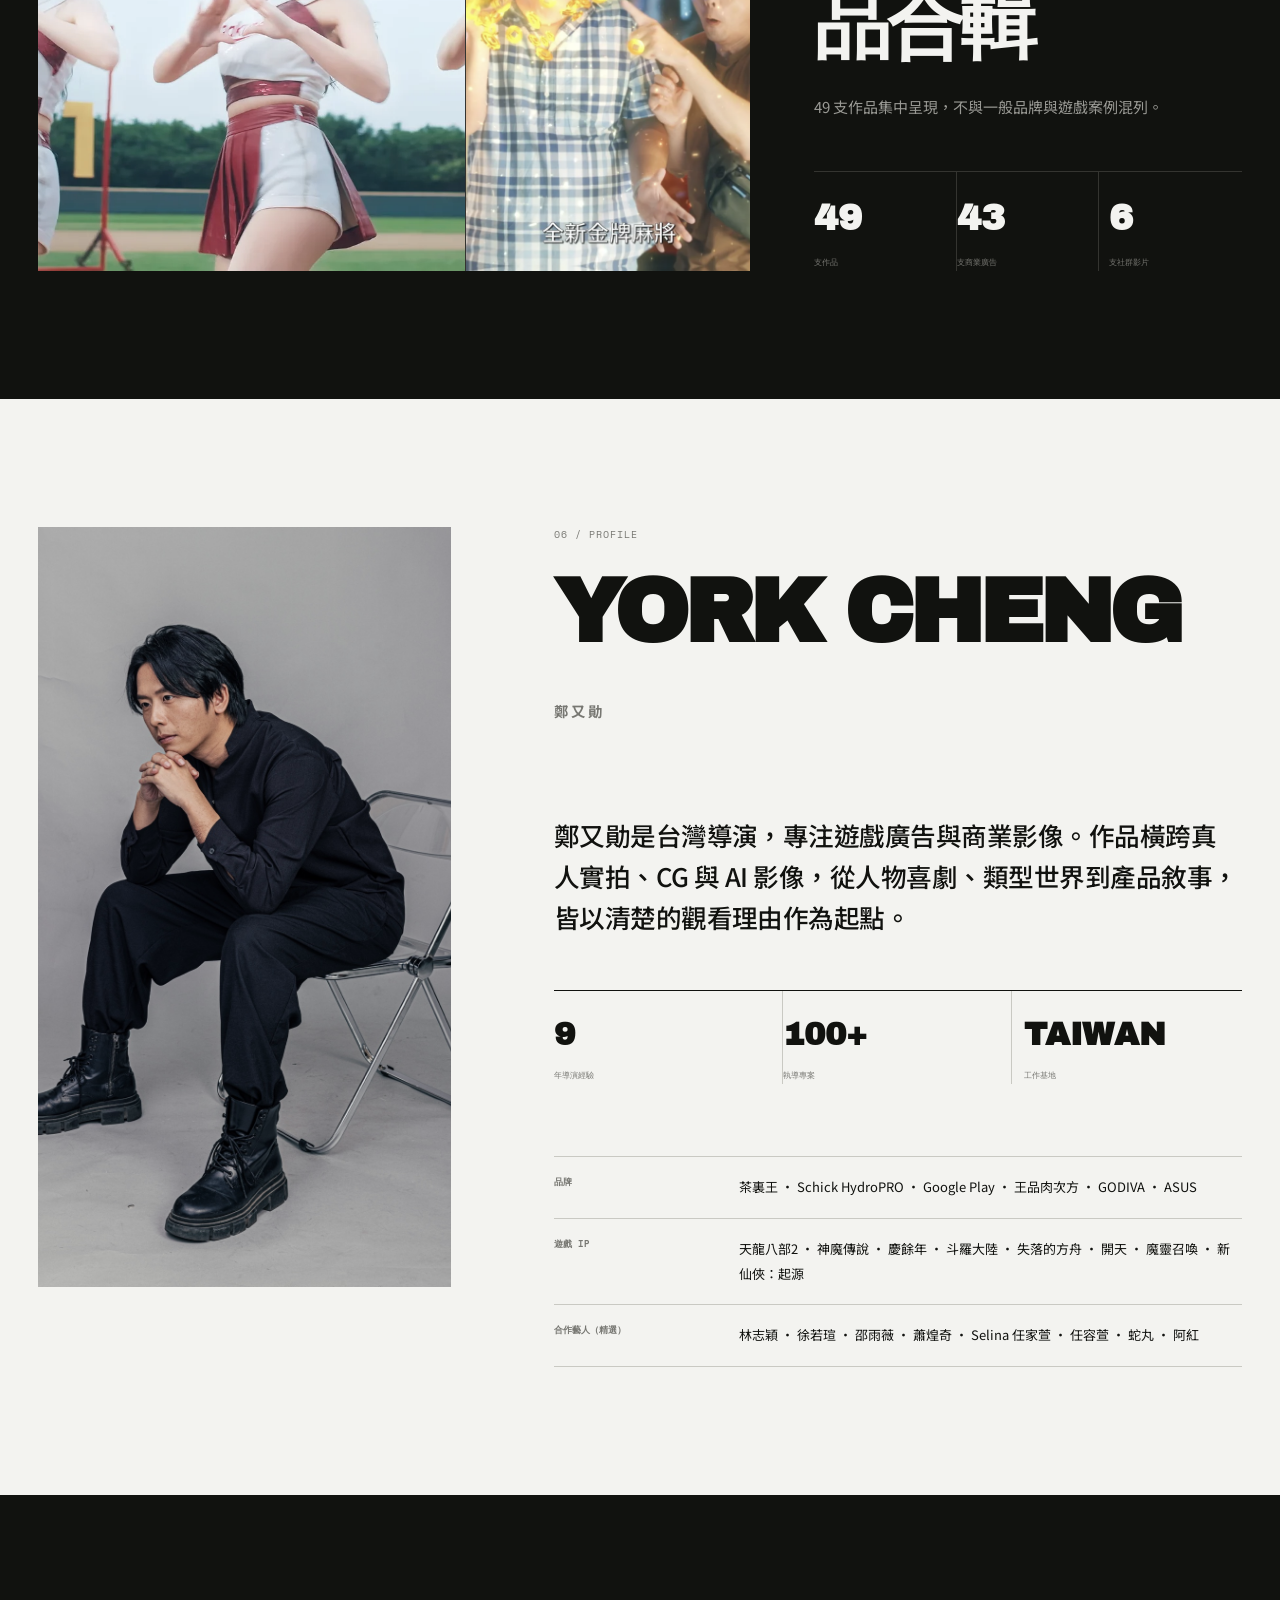
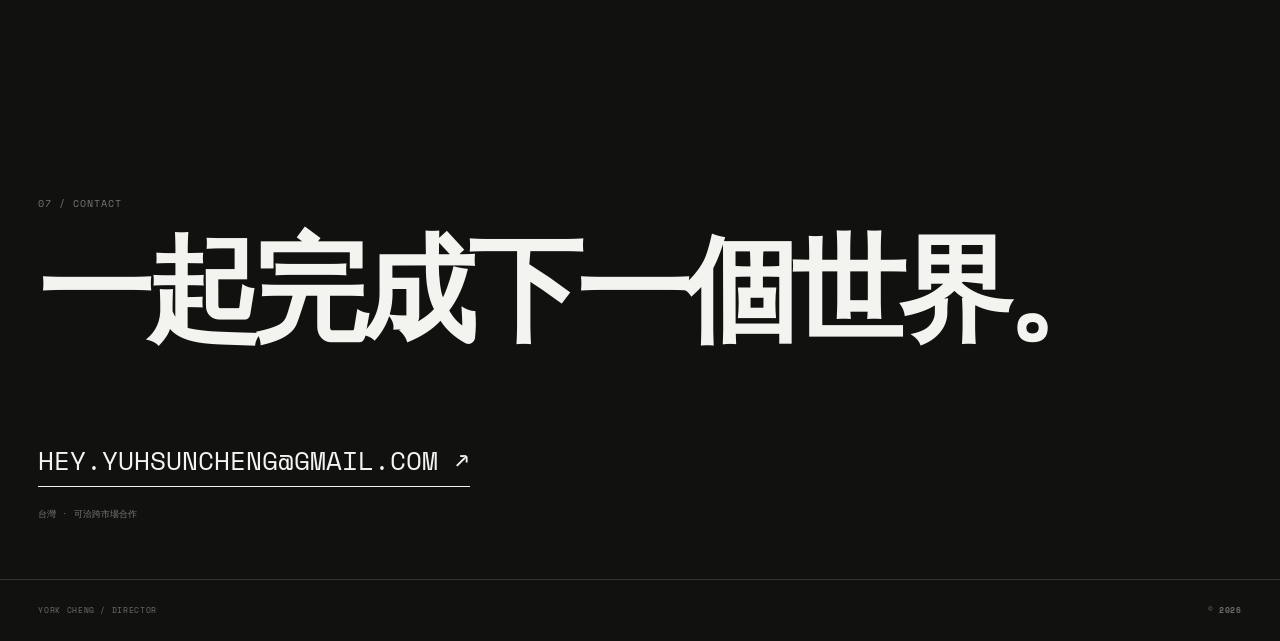
==== commit 20108876: "feat: rebuild director portfolio from latest curation" ====
--- a/index.html
+++ b/index.html
@@ -1,138 +1,146 @@
 <!DOCTYPE html>
 <html lang="zh-Hant">
 <head>
-<meta charset="UTF-8">
-<meta name="viewport" content="width=device-width, initial-scale=1.0">
-<title>鄭又勛 York Cheng ｜ 遊戲廣告 × 商業影像導演</title>
-<meta name="description" content="鄭又勛（York Cheng）遊戲廣告與商業影像導演作品集。9 年執導 88+ 案、1000+ 支交付物,客戶涵蓋 Schick、王品、GODIVA、Google Play、茶裏王等品牌，以及斗羅大陸、天龍八部2、新仙俠：起源、失落的方舟等遊戲 IP。">
-<meta name="theme-color" content="#ffffff">
-<link rel="icon" type="image/svg+xml" href="[data-uri]">
-
-<!-- Open Graph -->
-<meta property="og:type" content="website">
-<meta property="og:url" content="https://yorkchengsea-code.github.io/york-director-portfolio/">
-<meta property="og:title" content="鄭又勛 York Cheng ｜ 遊戲廣告 × 商業影像導演">
-<meta property="og:description" content="9 年執導 88+ 案、1000+ 支交付物。">
-<meta property="og:image" content="https://yorkchengsea-code.github.io/york-director-portfolio/assets/portrait.jpg">
-<meta name="twitter:card" content="summary_large_image">
-<meta name="twitter:title" content="鄭又勛 York Cheng ｜ 遊戲廣告 × 商業影像導演">
-<meta name="twitter:description" content="9 年執導 88+ 案、1000+ 支交付物。">
-<meta name="twitter:image" content="https://yorkchengsea-code.github.io/york-director-portfolio/assets/portrait.jpg">
-
-<link rel="preconnect" href="https://fonts.googleapis.com">
-<link rel="preconnect" href="https://fonts.gstatic.com" crossorigin>
-<link href="https://fonts.googleapis.com/css2?family=Noto+Sans+TC:wght@400;500;700;900&family=Noto+Serif+TC:wght@500;700;900&family=Playfair+Display:ital,wght@0,500;0,600;0,700;1,500&display=swap" rel="stylesheet">
-<link rel="stylesheet" href="css/style.css">
+  <meta charset="UTF-8">
+  <meta name="viewport" content="width=device-width, initial-scale=1.0">
+  <title>鄭又勛 York Cheng｜Director — Game Advertising & Commercial Film</title>
+  <meta name="description" content="鄭又勛 York Cheng，台灣導演。9 年、100+ 執導專案，作品橫跨遊戲廣告、商業影像、真人實拍、CG 與 AI 影像。">
+  <meta name="theme-color" content="#11120f">
+  <meta property="og:type" content="website">
+  <meta property="og:url" content="https://yorkchengsea-code.github.io/york-director-portfolio/">
+  <meta property="og:title" content="York Cheng 鄭又勛｜Director">
+  <meta property="og:description" content="Game Advertising · Commercial Film · Live Action · CG · AI Film">
+  <meta property="og:image" content="https://yorkchengsea-code.github.io/york-director-portfolio/assets/og-york-director.jpg">
+  <meta name="twitter:card" content="summary_large_image">
+  <meta name="twitter:title" content="York Cheng 鄭又勛｜Director">
+  <meta name="twitter:description" content="Game Advertising · Commercial Film · Live Action · CG · AI Film">
+  <meta name="twitter:image" content="https://yorkchengsea-code.github.io/york-director-portfolio/assets/og-york-director.jpg">
+  <link rel="icon" type="image/svg+xml" href="[data-uri]">
+  <link rel="preconnect" href="https://fonts.googleapis.com">
+  <link rel="preconnect" href="https://fonts.gstatic.com" crossorigin>
+  <link href="https://fonts.googleapis.com/css2?family=Archivo+Black&family=Noto+Sans+TC:wght@400;500;600;700&family=Space+Mono:wght@400;700&display=swap" rel="stylesheet">
+  <link rel="stylesheet" href="css/style.css?v=20260822b">
 </head>
 <body>
+  <a class="skip-link" href="#main">Skip to content</a>
 
-<header class="site-header" id="site-header">
-  <div class="header-inner">
-    <a href="#hero" class="logo">鄭又勛 <span class="logo-en">York Cheng</span></a>
-    <nav class="main-nav">
-      <a href="#works" data-i18n-text="navWorks">作品</a>
-      <a href="#about" data-i18n-text="navAbout">關於</a>
-      <a href="#contact" data-i18n-text="navContact">聯絡</a>
-      <button class="lang-toggle" id="lang-toggle" type="button" aria-label="Switch language">
-        <span class="lang-opt" data-lang="zh">中</span>
-        <span class="lang-sep">/</span>
-        <span class="lang-opt" data-lang="en">EN</span>
+  <header class="site-header">
+    <a class="brand" href="#hero" aria-label="York Cheng home">
+      <span>YORK CHENG</span><small>DIRECTOR</small>
+    </a>
+    <nav class="site-nav" aria-label="Primary navigation">
+      <a href="#flagship" data-label-zh="作品" data-label-en="Works">作品</a>
+      <a href="#filmography" data-label-zh="片目" data-label-en="Filmography">片目</a>
+      <a href="#about" data-label-zh="關於" data-label-en="About">關於</a>
+      <a href="#contact" data-label-zh="聯絡" data-label-en="Contact">聯絡</a>
+      <button class="lang-toggle" id="lang-toggle" type="button" aria-label="Switch language">中 / EN</button>
+    </nav>
+  </header>
+
+  <main id="main">
+    <section class="hero" id="hero">
+      <div class="hero-copy">
+        <p class="eyebrow">TAIWAN · DIRECTOR PORTFOLIO · 2026</p>
+        <h1><span>YORK</span><span>CHENG</span></h1>
+        <p class="hero-name-zh">鄭又勛／導演</p>
+        <p class="hero-pov" id="hero-pov"></p>
+        <p class="hero-disciplines" id="hero-disciplines"></p>
+        <div class="hero-actions">
+          <a class="text-link" href="#flagship" data-label-zh="觀看精選作品 ↓" data-label-en="Watch selected works ↓">觀看精選作品 ↓</a>
+          <a class="text-link muted" href="mailto:hey.yuhsuncheng@gmail.com">EMAIL ↗</a>
+        </div>
+        <div class="facts" id="hero-facts"></div>
+      </div>
+      <button class="hero-media media-button" id="hero-play" type="button" aria-label="播放茶裏王客棧圍攻篇">
+        <img src="assets/works/tea.webp" alt="茶裏王《客棧圍攻篇》正片畫面" width="1600" height="900">
+        <span class="media-shade"></span>
+        <span class="play-mark" aria-hidden="true">▶</span>
+        <span class="media-caption"><b>01 / FLAGSHIP</b><i>茶裏王《客棧圍攻篇》</i></span>
       </button>
-    </nav>
-  </div>
-</header>
+    </section>
 
-<main>
+    <section class="section section-paper" id="flagship">
+      <div class="section-heading">
+        <p>01 / FLAGSHIP</p>
+        <h2 data-label-zh="旗艦作品" data-label-en="Flagship Works">旗艦作品</h2>
+        <span>08</span>
+      </div>
+      <div class="flagship-list" id="flagship-list"></div>
+    </section>
 
-  <!-- HERO -->
-  <section class="hero" id="hero">
-    <div class="hero-bg-glow"></div>
-    <div class="hero-inner">
-      <p class="hero-eyebrow" data-i18n-text="heroEyebrow">DIRECTOR PORTFOLIO</p>
-      <h1 class="hero-name">
-        <span class="hero-name-zh" id="hero-name-zh">鄭又勛</span>
-        <span class="hero-name-en" id="hero-name-en">York Cheng</span>
-      </h1>
-      <p class="hero-tagline" id="hero-tagline"></p>
-      <div class="hero-video-wrap" id="hero-video-wrap"></div>
-      <div class="hero-badge" id="hero-badge"></div>
-    </div>
-    <a href="#works" class="scroll-cue" aria-label="scroll down"><span></span></a>
-  </section>
+    <section class="section section-paper selected-section" id="selected">
+      <div class="section-heading">
+        <p>02 / SELECTED</p>
+        <h2 data-label-zh="精選作品" data-label-en="Selected Works">精選作品</h2>
+        <span>12</span>
+      </div>
+      <div class="selected-grid" id="selected-grid"></div>
+    </section>
 
-  <!-- WORKS -->
-  <section class="works" id="works">
-    <div class="section-head">
-      <h2 data-i18n-text="worksTitle">精選作品</h2>
-      <p class="section-sub" data-i18n-text="worksSub">從遊戲廣告到消費品牌，跨市場影像製作</p>
-    </div>
+    <section class="section section-dark" id="additional">
+      <div class="section-heading">
+        <p>03 / ADDITIONAL</p>
+        <h2 data-label-zh="延伸精選" data-label-en="Additional Selected">延伸精選</h2>
+        <span>12</span>
+      </div>
+      <div class="additional-grid" id="additional-grid"></div>
+    </section>
 
-    <div class="works-group" id="works-group-brand">
-      <div class="works-group-head">
-        <h3 data-i18n-text="worksBrandTitle">品牌廣告</h3>
-        <span class="works-group-count" id="works-brand-count"></span>
+    <section class="section section-paper" id="filmography">
+      <div class="section-heading">
+        <p>04 / ARCHIVE</p>
+        <h2 data-label-zh="作品片目" data-label-en="Filmography">作品片目</h2>
+        <span>26</span>
       </div>
-      <div class="works-grid" id="works-grid-brand"></div>
-    </div>
+      <p class="section-intro" data-label-zh="完整片目保留廣度，旗艦與精選維持閱讀層級。" data-label-en="The full index preserves breadth while the selected tiers keep the reading clear.">完整片目保留廣度，旗艦與精選維持閱讀層級。</p>
+      <div class="archive-grid" id="archive-grid"></div>
+    </section>
 
-    <div class="works-group" id="works-group-game">
-      <div class="works-group-head">
-        <h3 data-i18n-text="worksGameTitle">遊戲廣告</h3>
-        <span class="works-group-count" id="works-game-count"></span>
+    <section class="gambling section-dark" id="gambling">
+      <div class="gambling-images" id="gambling-images"></div>
+      <div class="gambling-copy">
+        <p class="eyebrow">05 / COLLECTION</p>
+        <h2 id="gambling-title"></h2>
+        <p id="gambling-copy"></p>
+        <div class="gambling-stats" id="gambling-stats"></div>
       </div>
-      <div class="works-grid" id="works-grid-game"></div>
-    </div>
-  </section>
+    </section>
 
-  <!-- ABOUT -->
-  <section class="about" id="about">
-    <div class="about-inner">
-      <div class="about-portrait">
+    <section class="about section-paper" id="about">
+      <div class="about-image">
         <img src="assets/portrait.jpg" alt="鄭又勛 York Cheng" width="932" height="1200" loading="lazy">
       </div>
-      <div class="about-content">
-        <p class="section-eyebrow" data-i18n-text="aboutEyebrow">ABOUT</p>
-        <h2 data-i18n-text="aboutTitle">關於導演</h2>
-        <p class="bio" id="about-bio"></p>
+      <div class="about-copy">
+        <p class="eyebrow">06 / PROFILE</p>
+        <h2>YORK CHENG<br><span>鄭又勛</span></h2>
+        <p class="about-bio" id="about-bio"></p>
+        <div class="about-facts" id="about-facts"></div>
+        <div class="experience" id="experience"></div>
+      </div>
+    </section>
 
-        <div class="stats-row" id="stats-row"></div>
+    <section class="contact section-dark" id="contact">
+      <p class="eyebrow">07 / CONTACT</p>
+      <h2 data-label-zh="一起完成下一個世界。" data-label-en="Let’s make the next world.">一起完成下一個世界。</h2>
+      <a id="contact-email" href="mailto:hey.yuhsuncheng@gmail.com">HEY.YUHSUNCHENG@GMAIL.COM ↗</a>
+      <p id="contact-location"></p>
+    </section>
+  </main>
 
-        <div class="brands-block">
-          <p class="block-label" data-i18n-text="brandsTitle">合作品牌</p>
-          <div class="brand-group">
-            <p class="brand-group-label" data-i18n-text="brandsConsumerTitle">消費／科技品牌</p>
-            <div class="brand-chips" id="brand-chips-consumer"></div>
-          </div>
-          <div class="brand-group">
-            <p class="brand-group-label" data-i18n-text="brandsGamesTitle">遊戲 IP</p>
-            <div class="brand-chips" id="brand-chips-games"></div>
-          </div>
-        </div>
+  <footer class="site-footer">
+    <span>YORK CHENG / DIRECTOR</span>
+    <span>© <b id="footer-year"></b></span>
+  </footer>
 
-        <div class="talent-block" id="talent-block">
-          <p class="block-label" data-i18n-text="talentTitle">合作藝人 Featured Talent</p>
-          <div class="talent-wall" id="talent-wall"></div>
-        </div>
-      </div>
+  <dialog class="video-dialog" id="video-dialog">
+    <div class="dialog-head">
+      <div><p>NOW PLAYING</p><h2 id="video-title"></h2></div>
+      <button id="video-close" type="button" aria-label="Close video">CLOSE ×</button>
     </div>
-  </section>
+    <div class="video-tabs" id="video-tabs"></div>
+    <div class="video-frame" id="video-frame"></div>
+  </dialog>
 
-  <!-- CONTACT -->
-  <section class="contact" id="contact">
-    <div class="contact-inner">
-      <p class="section-eyebrow" data-i18n-text="contactEyebrow">CONTACT</p>
-      <h2 data-i18n-text="contactTitle">聯絡合作</h2>
-      <p class="contact-company" id="contact-company"></p>
-      <a class="contact-email" id="contact-email" href="#"></a>
-    </div>
-  </section>
-
-</main>
-
-<footer class="site-footer">
-  <p>&copy; <span id="footer-year"></span> <span id="footer-company"></span>. <span data-i18n-text="footerRights">All Rights Reserved.</span></p>
-</footer>
-
-<script src="js/script.js"></script>
+  <script src="js/script.js?v=20260822b"></script>
 </body>
 </html>
--- a/css/style.css
+++ b/css/style.css
@@ -1,555 +1,205 @@
-/* ==========================================================
-   鄭又勛 York Cheng — Director Portfolio
-   Main site — Gallery Minimal White
-   (International production-house gallery aesthetic:
-    pure white, hairline rules, serif display type,
-    restrained champagne accent, generous whitespace)
-   ========================================================== */
-
 :root{
-  --bg:#ffffff;
-  --bg-raised:#fafaf9;
-  --bg-card:#ffffff;
-  --line:#e9e7e2;
-  --line-strong:#141414;
-  --text:#141414;
-  --text-dim:#5c5c58;
-  --text-faint:#9a9892;
-  --accent:#a8863f;
-  --accent-soft:rgba(168,134,63,0.08);
-  --accent-strong:#8a6c2e;
-  --shadow-lg:0 20px 50px rgba(20,20,20,0.06);
-  --radius:0px;
-  --maxw:1240px;
-  --font: 'Noto Sans TC', -apple-system, BlinkMacSystemFont, 'PingFang TC', 'Microsoft JhengHei', sans-serif;
-  --font-serif: 'Noto Serif TC', 'Playfair Display', serif;
-  --font-display: 'Playfair Display', 'Noto Serif TC', serif;
+  --dark:#11120f;
+  --dark-2:#20201e;
+  --paper:#f3f3f0;
+  --paper-2:#e8e8e3;
+  --ink:#11120f;
+  --muted:#777772;
+  --line:#c9c9c3;
+  --line-dark:#343430;
+  --accent:#8b927a;
+  --display:'Archivo Black','Arial Black',sans-serif;
+  --sans:'Noto Sans TC',Arial,sans-serif;
+  --mono:'Space Mono',monospace;
+  --pad:clamp(18px,3vw,44px);
+  --section:clamp(84px,10vw,150px);
 }
 
-*,*::before,*::after{ box-sizing:border-box; }
-html{ scroll-behavior:smooth; }
-body{
-  margin:0;
-  background:var(--bg);
-  color:var(--text);
-  font-family:var(--font);
-  font-weight:400;
-  line-height:1.7;
-  -webkit-font-smoothing:antialiased;
-  overflow-x:hidden;
+*,*::before,*::after{box-sizing:border-box}
+html{scroll-behavior:smooth;scroll-padding-top:80px;background:var(--dark)}
+body{margin:0;background:var(--paper);color:var(--ink);font-family:var(--sans);font-size:15px;line-height:1.6;-webkit-font-smoothing:antialiased;overflow-x:hidden}
+body:has(dialog[open]){overflow:hidden}
+img{display:block;width:100%;max-width:100%}
+button,a{font:inherit;color:inherit}
+a{text-decoration:none}
+button{border:0}
+::selection{background:var(--accent);color:white}
+.skip-link{position:fixed;left:12px;top:-80px;z-index:1000;background:var(--paper);padding:10px 14px;border:1px solid var(--ink)}
+.skip-link:focus{top:12px}
+
+.site-header{position:fixed;inset:0 0 auto;z-index:100;min-height:64px;padding:0 var(--pad);display:flex;align-items:center;justify-content:space-between;gap:24px;background:rgba(17,18,15,.9);color:var(--paper);border-bottom:1px solid rgba(255,255,255,.13);backdrop-filter:blur(12px)}
+.brand{display:flex;align-items:center;gap:14px;font-family:var(--mono);font-size:12px;font-weight:700;letter-spacing:.08em;white-space:nowrap}
+.brand small{padding-left:14px;border-left:1px solid var(--line-dark);font-size:9px;font-weight:400;color:#8d8d88;letter-spacing:.16em}
+.site-nav{display:flex;align-items:center;gap:clamp(16px,2.6vw,38px);font-family:var(--mono);font-size:10px;text-transform:uppercase;letter-spacing:.08em}
+.site-nav a,.lang-toggle{min-height:44px;display:inline-flex;align-items:center;background:none;color:#b0b0aa;cursor:pointer}
+.site-nav a:hover,.site-nav a:focus-visible,.lang-toggle:hover,.lang-toggle:focus-visible{color:var(--paper);outline:none}
+.lang-toggle{padding:0;border-bottom:1px solid var(--accent)}
+
+.hero{min-height:100vh;padding:calc(64px + var(--pad)) var(--pad) var(--pad);display:grid;grid-template-columns:minmax(320px,3fr) minmax(520px,5fr);gap:clamp(32px,5vw,76px);align-items:stretch;background:var(--dark);color:var(--paper)}
+.hero-copy{display:flex;flex-direction:column;justify-content:flex-end;padding-bottom:clamp(18px,4vh,52px)}
+.eyebrow{margin:0 0 32px;font-family:var(--mono);font-size:10px;letter-spacing:.1em;text-transform:uppercase;color:var(--muted)}
+.hero h1{margin:0;font-family:var(--display);font-size:clamp(74px,9vw,148px);line-height:.78;letter-spacing:-.075em}
+.hero h1 span{display:block}
+.hero-name-zh{margin:28px 0 0;font-size:13px;font-weight:500;letter-spacing:.22em;color:#b2b2ac}
+.hero-pov{max-width:520px;margin:clamp(42px,7vh,86px) 0 18px;font-size:clamp(19px,2vw,30px);font-weight:600;line-height:1.45;letter-spacing:-.025em}
+.hero-disciplines{max-width:520px;margin:0;color:#8d8d88;font-family:var(--mono);font-size:10px;line-height:1.9;text-transform:uppercase;letter-spacing:.06em}
+.hero-actions{display:flex;flex-wrap:wrap;gap:28px;margin-top:36px}
+.text-link{padding-bottom:4px;border-bottom:1px solid var(--paper);font-family:var(--mono);font-size:10px;text-transform:uppercase;letter-spacing:.06em}
+.text-link.muted{border-color:var(--line-dark);color:#8d8d88}
+.facts{display:grid;grid-template-columns:repeat(3,1fr);gap:0;margin-top:48px;border-top:1px solid var(--line-dark)}
+.fact{padding:16px 12px 0 0;border-right:1px solid var(--line-dark)}
+.fact:last-child{border:0;padding-left:12px}
+.fact b{display:block;font-family:var(--display);font-size:clamp(20px,2.5vw,36px);line-height:1}
+.fact span{display:block;margin-top:9px;font-family:var(--mono);font-size:8px;color:#797974;text-transform:uppercase;letter-spacing:.08em}
+.hero-media{position:relative;min-height:calc(100vh - 128px);padding:0;overflow:hidden;background:#23231f;color:white;cursor:pointer;text-align:left}
+.hero-media img{height:100%;object-fit:cover;filter:saturate(.84) contrast(1.05);transition:transform .7s cubic-bezier(.2,.7,.2,1)}
+.media-button:hover img,.media-button:focus-visible img{transform:scale(1.018)}
+.media-button:focus-visible{outline:3px solid var(--accent);outline-offset:-3px}
+.media-shade{position:absolute;inset:0;background:linear-gradient(180deg,rgba(0,0,0,.03) 55%,rgba(0,0,0,.75));pointer-events:none}
+.play-mark{position:absolute;left:50%;top:50%;width:68px;height:68px;display:grid;place-items:center;transform:translate(-50%,-50%);border:1px solid rgba(255,255,255,.7);background:rgba(17,18,15,.36);font-size:16px;backdrop-filter:blur(6px)}
+.media-caption{position:absolute;left:24px;right:24px;bottom:20px;display:flex;justify-content:space-between;align-items:end;gap:18px;font-family:var(--mono);font-size:9px;letter-spacing:.05em}
+.media-caption b{font-weight:400;color:#c7c7c1}.media-caption i{font-style:normal;text-align:right}
+
+.section{padding:var(--section) var(--pad)}
+.section-paper{background:var(--paper);color:var(--ink)}
+.section-dark{background:var(--dark);color:var(--paper)}
+.section-heading{display:grid;grid-template-columns:1fr 6fr 1fr;gap:20px;align-items:start;margin-bottom:clamp(58px,8vw,112px);padding-top:14px;border-top:1px solid currentColor}
+.section-heading p,.section-heading span{margin:0;font-family:var(--mono);font-size:9px;letter-spacing:.06em;color:var(--muted)}
+.section-heading span{text-align:right}
+.section-heading h2{margin:0;font-family:var(--display);font-size:clamp(48px,7vw,102px);line-height:.9;letter-spacing:-.055em;text-transform:uppercase}
+.section-intro{max-width:620px;margin:-70px 0 72px 12.5%;color:var(--muted);font-size:16px}
+
+.flagship-list{display:flex;flex-direction:column;gap:clamp(90px,13vw,190px)}
+.flagship-card{display:grid;grid-template-columns:5fr 3fr;gap:clamp(28px,5vw,72px);align-items:end}
+.flagship-card:nth-child(even){grid-template-columns:3fr 5fr}
+.flagship-card:nth-child(even) .work-media{order:2}
+.flagship-card:nth-child(even) .work-copy{order:1}
+.work-media{position:relative;width:100%;aspect-ratio:16/9;padding:0;background:#1b1b18;overflow:hidden;cursor:pointer;text-align:left}
+.work-media img{width:100%;height:100%;object-fit:cover;transition:transform .65s cubic-bezier(.2,.7,.2,1),filter .4s ease}
+.work-media[data-fit="contain"] img{object-fit:contain}
+.work-media:hover img,.work-media:focus-visible img{transform:scale(1.018);filter:saturate(.82)}
+.work-media:focus-visible{outline:3px solid var(--accent);outline-offset:-3px}
+.work-media .play-mark{width:56px;height:56px;font-size:13px}
+.work-copy{padding-bottom:8px;border-bottom:1px solid var(--line)}
+.work-index{display:flex;justify-content:space-between;margin-bottom:28px;font-family:var(--mono);font-size:9px;color:var(--muted);letter-spacing:.06em}
+.work-copy h3{margin:0 0 22px;font-size:clamp(28px,3.4vw,52px);line-height:1.14;letter-spacing:-.04em}
+.work-copy>p{max-width:520px;margin:0 0 34px;font-size:clamp(18px,2vw,29px);font-weight:600;line-height:1.45;letter-spacing:-.025em}
+.watch-link{min-height:44px;display:inline-flex;align-items:center;gap:12px;padding:0;background:none;font-family:var(--mono);font-size:9px;text-transform:uppercase;letter-spacing:.08em;cursor:pointer;border-bottom:1px solid var(--ink)}
+
+.selected-section{padding-top:0}
+.selected-grid{display:grid;grid-template-columns:repeat(2,1fr);gap:1px;background:var(--line);border:1px solid var(--line)}
+.selected-card{background:var(--paper);padding:clamp(16px,2vw,28px);min-width:0}
+.selected-card .work-media{aspect-ratio:16/9;margin-bottom:24px}
+.selected-card h3{margin:0;font-size:clamp(22px,2.2vw,34px);line-height:1.25;letter-spacing:-.03em}
+.selected-card .card-meta{display:flex;justify-content:space-between;gap:16px;margin:12px 0 22px;font-family:var(--mono);font-size:8px;text-transform:uppercase;color:var(--muted)}
+.selected-card .card-copy{max-width:560px;margin:0 0 20px;font-size:15px;color:#4d4d49}
+.selected-card .watch-link{border-color:var(--line)}
+
+.additional-grid{display:grid;grid-template-columns:repeat(3,1fr);gap:1px;background:var(--line-dark);border:1px solid var(--line-dark)}
+.additional-card{background:var(--dark);padding:14px}
+.additional-card .work-media{aspect-ratio:16/9;margin-bottom:14px}
+.additional-card .work-media .play-mark{width:46px;height:46px;font-size:10px}
+.additional-card h3{margin:0;font-size:15px;line-height:1.45;font-weight:500}
+.additional-card p{margin:6px 0 0;font-family:var(--mono);font-size:8px;color:#74746f;text-transform:uppercase}
+
+.archive-grid{display:grid;grid-template-columns:repeat(2,1fr);gap:1px;background:var(--line);border:1px solid var(--line)}
+.archive-card{display:grid;grid-template-columns:1fr 1.25fr;gap:22px;padding:20px;background:var(--paper)}
+.archive-card img{height:100%;min-height:190px;object-fit:cover}
+.archive-card h3{margin:0 0 8px;font-family:var(--display);font-size:23px;line-height:1;text-transform:uppercase;letter-spacing:-.035em}
+.archive-card h4{margin:0 0 28px;font-size:12px;color:var(--muted);font-weight:500}
+.archive-card ol{list-style:none;padding:0;margin:0;border-top:1px solid var(--line)}
+.archive-card li{padding:8px 0;border-bottom:1px solid var(--line);font-size:12px}
+.archive-card li span{display:inline-block;width:26px;font-family:var(--mono);font-size:8px;color:var(--muted)}
+
+.gambling{min-height:84vh;padding:var(--section) var(--pad);display:grid;grid-template-columns:5fr 3fr;gap:clamp(32px,5vw,76px);align-items:end}
+.gambling-images{display:grid;grid-template-columns:1.2fr .8fr;gap:1px;align-items:end;background:var(--line-dark)}
+.gambling-images img{height:clamp(340px,46vw,690px);object-fit:cover;filter:saturate(.78)}
+.gambling-images img:last-child{height:75%}
+.gambling-copy h2{margin:0 0 32px;font-family:var(--display);font-size:clamp(44px,6vw,84px);line-height:.95;letter-spacing:-.055em;text-transform:uppercase}
+.gambling-copy>p:not(.eyebrow){max-width:460px;color:#999994}
+.gambling-stats{display:grid;grid-template-columns:repeat(3,1fr);margin-top:52px;border-top:1px solid var(--line-dark)}
+.gambling-stat{padding:18px 10px 0 0;border-right:1px solid var(--line-dark)}
+.gambling-stat:last-child{border:0;padding-left:10px}
+.gambling-stat b{display:block;font-family:var(--display);font-size:36px}
+.gambling-stat span{font-family:var(--mono);font-size:8px;color:#74746f;text-transform:uppercase}
+
+.about{padding:var(--section) var(--pad);display:grid;grid-template-columns:3fr 5fr;gap:clamp(40px,8vw,120px);align-items:start}
+.about-image{position:sticky;top:100px}
+.about-image img{max-height:760px;object-fit:cover;object-position:center top;filter:saturate(.82)}
+.about-copy h2{margin:0;font-family:var(--display);font-size:clamp(50px,7vw,106px);line-height:.84;letter-spacing:-.055em}
+.about-copy h2 span{font-family:var(--sans);font-size:.16em;letter-spacing:.22em;color:var(--muted)}
+.about-bio{max-width:720px;margin:clamp(50px,7vw,90px) 0 52px;font-size:clamp(18px,2vw,27px);font-weight:500;line-height:1.6;letter-spacing:-.02em}
+.about-facts{display:grid;grid-template-columns:repeat(3,1fr);border-top:1px solid var(--ink);margin-bottom:72px}
+.about-fact{padding:18px 12px 0 0;border-right:1px solid var(--line)}
+.about-fact:last-child{border:0;padding-left:12px}
+.about-fact b{display:block;font-family:var(--display);font-size:32px}
+.about-fact span{font-family:var(--mono);font-size:8px;color:var(--muted);text-transform:uppercase}
+.experience-group{display:grid;grid-template-columns:1fr 3fr;gap:18px;padding:18px 0;border-top:1px solid var(--line)}
+.experience-group:last-child{border-bottom:1px solid var(--line)}
+.experience-group h3{margin:0;font-family:var(--mono);font-size:9px;text-transform:uppercase;color:var(--muted)}
+.experience-group p{margin:0;font-size:13px;line-height:1.9}
+
+.contact{min-height:76vh;padding:var(--section) var(--pad) 58px;display:flex;flex-direction:column;justify-content:flex-end}
+.contact h2{max-width:1100px;margin:0 0 clamp(58px,8vw,100px);font-family:var(--display);font-size:clamp(58px,9vw,138px);line-height:.83;letter-spacing:-.065em;text-transform:uppercase}
+.contact>a{display:block;width:max-content;max-width:100%;padding-bottom:5px;border-bottom:1px solid var(--paper);font-family:var(--mono);font-size:clamp(14px,2vw,28px);overflow-wrap:anywhere}
+.contact>p:last-child{margin:20px 0 0;color:#787873;font-family:var(--mono);font-size:9px;text-transform:uppercase}
+.site-footer{padding:24px var(--pad);display:flex;justify-content:space-between;background:var(--dark);color:#70706b;border-top:1px solid var(--line-dark);font-family:var(--mono);font-size:8px;letter-spacing:.08em}
+
+.video-dialog{width:min(1180px,calc(100vw - 40px));max-width:none;margin:auto;padding:0;background:var(--dark);color:var(--paper);border:1px solid #454540}
+.video-dialog::backdrop{background:rgba(0,0,0,.88);backdrop-filter:blur(8px)}
+.dialog-head{display:flex;justify-content:space-between;gap:20px;align-items:start;padding:18px 20px;border-bottom:1px solid var(--line-dark)}
+.dialog-head p{margin:0 0 4px;font-family:var(--mono);font-size:8px;color:#767671}
+.dialog-head h2{margin:0;font-size:20px;line-height:1.3}
+.dialog-head button{min-height:44px;background:none;color:#aaa9a3;font-family:var(--mono);font-size:9px;cursor:pointer}
+.video-tabs{display:flex;gap:1px;background:var(--line-dark);border-bottom:1px solid var(--line-dark)}
+.video-tab{min-height:44px;padding:0 18px;background:var(--dark);color:#8c8c86;font-family:var(--mono);font-size:9px;cursor:pointer}
+.video-tab[aria-selected="true"]{background:var(--accent);color:white}
+.video-frame{aspect-ratio:16/9;background:#000}
+.video-frame iframe{width:100%;height:100%;border:0}
+
+@media(max-width:980px){
+  .hero{grid-template-columns:1fr;padding-top:100px}
+  .hero-media{min-height:0;aspect-ratio:16/10}
+  .hero-copy{min-height:560px}
+  .flagship-card,.flagship-card:nth-child(even){grid-template-columns:1fr;gap:26px}
+  .flagship-card:nth-child(even) .work-media,.flagship-card:nth-child(even) .work-copy{order:initial}
+  .selected-grid,.archive-grid{grid-template-columns:1fr}
+  .additional-grid{grid-template-columns:repeat(2,1fr)}
+  .gambling,.about{grid-template-columns:1fr}
+  .gambling-copy{order:-1}
+  .about-image{position:static;max-width:430px}
 }
-img{ max-width:100%; display:block; }
-a{ color:inherit; text-decoration:none; }
-button{ font-family:inherit; }
-
-::selection{ background:var(--accent); color:#ffffff; }
-
-/* ---------- Header ---------- */
-.site-header{
-  position:fixed; top:0; left:0; right:0; z-index:100;
-  background:rgba(255,255,255,0.86);
-  backdrop-filter:blur(10px);
-  -webkit-backdrop-filter:blur(10px);
-  border-bottom:1px solid var(--line);
+
+@media(max-width:680px){
+  html{scroll-padding-top:72px}
+  :root{--pad:16px;--section:72px}
+  .site-header{min-height:58px;align-items:flex-start;padding-top:7px;padding-bottom:7px}
+  .brand{min-height:44px}.brand small{display:none}
+  .site-nav{max-width:68vw;gap:16px;overflow-x:auto;overscroll-behavior-x:contain;scrollbar-width:none}
+  .site-nav::-webkit-scrollbar{display:none}
+  .site-nav a{display:none}.site-nav a:first-child,.site-nav a:last-of-type{display:inline-flex}
+  .hero{padding-top:86px;gap:34px}
+  .hero-copy{min-height:auto;padding-bottom:0}
+  .hero h1{font-size:clamp(64px,23vw,92px)}
+  .hero-pov{margin-top:44px;font-size:20px}
+  .facts{margin-top:38px}
+  .hero-media{aspect-ratio:16/9}
+  .media-caption{left:14px;right:14px;bottom:12px}.media-caption b{display:none}
+  .play-mark{width:54px;height:54px}
+  .section-heading{grid-template-columns:1fr auto;margin-bottom:52px}
+  .section-heading p{grid-column:1/-1}.section-heading h2{font-size:46px}.section-heading span{padding-top:8px}
+  .section-intro{margin:-26px 0 52px;font-size:14px}
+  .work-copy h3{font-size:29px}.work-copy>p{font-size:18px}
+  .flagship-list{gap:84px}
+  .selected-grid{border-left:0;border-right:0}.selected-card{padding:16px 0 28px}
+  .additional-grid{grid-template-columns:1fr}
+  .archive-card{grid-template-columns:1fr;padding:14px}.archive-card img{min-height:0;aspect-ratio:16/9}
+  .gambling-images{grid-template-columns:1fr}.gambling-images img,.gambling-images img:last-child{height:auto;aspect-ratio:16/9}
+  .gambling-stats{margin-top:36px}
+  .about-bio{margin-top:48px;font-size:18px}.about-facts{grid-template-columns:1fr}.about-fact,.about-fact:last-child{padding:14px 0;border-right:0;border-bottom:1px solid var(--line)}
+  .experience-group{grid-template-columns:1fr;gap:7px}
+  .contact{min-height:68vh}.contact h2{font-size:clamp(50px,17vw,78px)}
+  .video-dialog{width:100vw;border-left:0;border-right:0}.dialog-head h2{font-size:16px}.video-tabs{overflow-x:auto}.video-tab{white-space:nowrap}
 }
-.header-inner{
-  max-width:var(--maxw);
-  margin:0 auto;
-  padding:20px 24px;
-  display:flex;
-  align-items:center;
-  justify-content:space-between;
-}
-.logo{
-  font-family:var(--font-serif);
-  font-weight:700;
-  font-size:16px;
-  letter-spacing:0.16em;
-  color:var(--text);
-  text-transform:uppercase;
-}
-.logo-en{
-  font-weight:500;
-  font-size:12px;
-  letter-spacing:0.18em;
-  color:var(--text-soft, #8a8a8a);
-  margin-left:2px;
-}
-.main-nav{ display:flex; align-items:center; gap:36px; }
-.main-nav a{
-  font-size:13px;
-  color:var(--text-dim);
-  letter-spacing:0.08em;
-  transition:color .2s ease;
-}
-.main-nav a:hover{ color:var(--accent); }
-
-.lang-toggle{
-  display:flex; align-items:center; gap:6px;
-  background:transparent;
-  border:1px solid var(--line-strong);
-  border-radius:0;
-  padding:6px 14px;
-  cursor:pointer;
-  font-size:12px;
-  letter-spacing:0.05em;
-  color:var(--text-faint);
-}
-.lang-toggle .lang-opt{ padding:2px 4px; transition:color .2s ease; }
-.lang-toggle .lang-sep{ color:var(--text-faint); }
-.lang-toggle[data-active="zh"] .lang-opt[data-lang="zh"],
-.lang-toggle[data-active="en"] .lang-opt[data-lang="en"]{
-  color:var(--text); font-weight:700;
-  border-bottom:1px solid var(--accent);
-}
-
-/* ---------- Section shells ---------- */
-section{ padding:140px 24px; position:relative; }
-.section-head{ max-width:var(--maxw); margin:0 auto 64px; }
-.section-head h2{
-  font-family:var(--font-serif);
-  font-size:clamp(30px,4vw,44px);
-  margin:0 0 14px;
-  font-weight:700;
-  letter-spacing:0.01em;
-}
-.section-sub{ color:var(--text-dim); font-size:16px; margin:0; }
-.section-eyebrow{
-  color:var(--accent);
-  font-size:12px;
-  letter-spacing:0.32em;
-  font-weight:700;
-  text-transform:uppercase;
-  margin:0 0 18px;
-  font-family:var(--font);
-}
-.block-label{
-  color:var(--text-faint);
-  font-size:11.5px;
-  letter-spacing:0.2em;
-  text-transform:uppercase;
-  font-weight:700;
-  margin:0 0 16px;
-}
-
-/* ---------- Hero ---------- */
-.hero{
-  min-height:100vh;
-  display:flex;
-  flex-direction:column;
-  align-items:center;
-  justify-content:center;
-  text-align:center;
-  padding:190px 24px 110px;
-  overflow:hidden;
-}
-.hero-bg-glow{
-  position:absolute; inset:0;
-  background:
-    radial-gradient(ellipse 60% 40% at 50% 0%, rgba(168,134,63,0.06), transparent 60%),
-    radial-gradient(ellipse 80% 60% at 50% 100%, rgba(168,134,63,0.03), transparent 70%);
-  pointer-events:none;
-}
-.hero-inner{ max-width:900px; margin:0 auto; position:relative; z-index:1; width:100%; }
-.hero-eyebrow{
-  color:var(--accent);
-  font-size:12px;
-  letter-spacing:0.44em;
-  font-weight:700;
-  text-transform:uppercase;
-  margin:0 0 32px;
-}
-.hero-name{
-  margin:0 0 26px;
-  display:flex;
-  flex-direction:column;
-  gap:10px;
-}
-.hero-name-zh{
-  font-family:var(--font-serif);
-  font-size:clamp(46px,9.5vw,92px);
-  font-weight:700;
-  letter-spacing:0.05em;
-  line-height:1.08;
-  color:var(--text);
-}
-.hero-name-en{
-  font-family:var(--font-display);
-  font-style:italic;
-  font-size:clamp(15px,2.2vw,20px);
-  font-weight:500;
-  letter-spacing:0.3em;
-  text-transform:uppercase;
-  color:var(--text-dim);
-}
-.hero-tagline{
-  font-size:clamp(16px,2.1vw,19px);
-  color:var(--text-dim);
-  max-width:640px;
-  margin:0 auto 52px;
-  font-weight:400;
-}
-.hero-video-wrap{ max-width:760px; margin:0 auto 28px; }
-.hero-badge{ display:flex; justify-content:center; }
-
-.scroll-cue{
-  position:absolute; bottom:40px; left:50%; transform:translateX(-50%);
-  width:24px; height:40px; border:1px solid var(--text-faint); border-radius:14px;
-  display:flex; justify-content:center; padding-top:8px;
-}
-.scroll-cue span{
-  width:3px; height:8px; border-radius:2px; background:var(--accent);
-  animation:scrollcue 1.6s infinite ease;
-}
-@keyframes scrollcue{
-  0%{ opacity:1; transform:translateY(0); }
-  70%{ opacity:0; transform:translateY(10px); }
-  100%{ opacity:0; }
-}
-
-/* ---------- Lite YouTube embed ---------- */
-.lite-yt{
-  position:relative;
-  width:100%;
-  aspect-ratio:16/9;
-  background:#f2f1ee center/cover no-repeat;
-  border-radius:var(--radius);
-  overflow:hidden;
-  cursor:pointer;
-  border:1px solid var(--line);
-  transition:transform .5s cubic-bezier(.2,.7,.2,1);
-}
-.lite-yt::after{
-  content:'';
-  position:absolute; inset:0;
-  background:linear-gradient(180deg, rgba(0,0,0,0.02) 0%, rgba(0,0,0,0.30) 100%);
-}
-.lite-yt .play-btn{
-  position:absolute; top:50%; left:50%; transform:translate(-50%,-50%);
-  width:60px; height:60px; border-radius:50%;
-  background:rgba(255,255,255,0.85);
-  border:1px solid rgba(20,20,20,0.15);
-  display:flex; align-items:center; justify-content:center;
-  z-index:2;
-  transition:transform .2s ease, background .2s ease, border-color .2s ease;
-}
-.lite-yt .play-btn svg{ width:18px; height:18px; fill:var(--text); margin-left:3px; }
-.lite-yt:hover .play-btn{
-  transform:translate(-50%,-50%) scale(1.08);
-  background:var(--accent);
-  border-color:var(--accent);
-}
-.lite-yt:hover .play-btn svg{ fill:#fff; }
-.lite-yt iframe{
-  position:absolute; inset:0; width:100%; height:100%; border:0; z-index:3;
-}
-.card .lite-yt .play-btn{ width:46px; height:46px; }
-.card .lite-yt .play-btn svg{ width:15px; height:15px; }
-.card:hover .lite-yt{ transform:scale(1.025); }
-
-/* Coming soon card media */
-.coming-soon-media{
-  position:relative;
-  width:100%;
-  aspect-ratio:16/9;
-  background:var(--bg-raised);
-  border:1px dashed var(--line);
-  border-radius:var(--radius);
-  display:flex; flex-direction:column; align-items:center; justify-content:center;
-  gap:8px;
-  text-align:center;
-  transition:transform .5s cubic-bezier(.2,.7,.2,1);
-}
-.card:hover .coming-soon-media{ transform:scale(1.025); }
-.coming-soon-media .cs-label{
-  font-size:13px; letter-spacing:0.18em; text-transform:uppercase;
-  color:var(--accent); font-weight:700;
-}
-.coming-soon-media .cs-sub{ font-size:12px; color:var(--text-faint); max-width:80%; }
-
-/* ---------- Views badge ---------- */
-.views-badge{
-  display:inline-flex; align-items:center; gap:6px;
-  background:transparent;
-  border:1px solid var(--line-strong);
-  color:var(--text);
-  font-size:12.5px; font-weight:600;
-  letter-spacing:0.03em;
-  padding:8px 16px;
-  border-radius:20px;
-}
-.views-badge.lg{ font-size:14px; padding:10px 20px; }
-.info-dot{
-  display:inline-flex; align-items:center; justify-content:center;
-  width:15px; height:15px; border-radius:50%;
-  border:1px solid currentColor;
-  background:transparent; padding:0; margin:0; font:inherit;
-  font-size:9.5px; line-height:1; text-align:center;
-  color:var(--text-dim);
-  cursor:pointer; opacity:0.7;
-}
-.info-dot:hover, .info-dot:focus-visible{ opacity:1; border-color:var(--accent); color:var(--accent-strong); }
-.info-popover{
-  display:block; margin-top:8px; padding:10px 14px;
-  background:var(--bg-raised); border:1px solid var(--line);
-  border-radius:var(--radius); color:var(--text-dim);
-  font-size:12px; line-height:1.6;
-}
-.info-popover[hidden]{ display:none; }
-
-/* ---------- Works — grouped sections (Brand / Game) ---------- */
-.works-group{ max-width:var(--maxw); margin:0 auto 108px; }
-.works-group:last-child{ margin-bottom:0; }
-.works-group-head{
-  display:flex; align-items:baseline; gap:18px; flex-wrap:wrap;
-  margin:0 0 32px; padding-bottom:18px;
-  border-bottom:1px solid var(--line-strong);
-}
-.works-group-head h3{
-  font-family:var(--font-serif);
-  font-size:clamp(21px,2.6vw,28px);
-  font-weight:700; margin:0; letter-spacing:0.01em;
-}
-.works-group-count{
-  font-size:12px; color:var(--text-faint); letter-spacing:0.1em; text-transform:uppercase;
-}
-
-.works-grid{
-  display:grid;
-  grid-template-columns:repeat(3,1fr);
-  grid-auto-flow:dense;
-  gap:1px;
-  background:var(--line);
-  border-top:1px solid var(--line);
-  border-left:1px solid var(--line);
-}
-.card{
-  background:var(--bg-card);
-  border:0;
-  border-right:1px solid var(--line);
-  border-bottom:1px solid var(--line);
-  margin:-1px 0 0 -1px;
-  border-radius:0;
-  overflow:hidden;
-  display:flex; flex-direction:column;
-  transition:background .25s ease;
-}
-.card:hover{ background:var(--bg-raised); }
-.card-media{ position:relative; overflow:hidden; }
-.card.featured{ grid-column:span 2; }
-.video-tabs{ display:flex; flex-wrap:wrap; gap:6px; }
-.video-tab{
-  font-family:var(--font);
-  font-size:11px; letter-spacing:0.02em;
-  color:var(--text-dim);
-  background:#ffffff;
-  border:1px solid var(--line);
-  border-radius:14px;
-  padding:5px 12px;
-  cursor:pointer;
-  transition:background .2s ease, color .2s ease, border-color .2s ease;
-}
-.video-tab:hover{ border-color:var(--accent); color:var(--accent-strong); }
-.video-tab.active{ background:var(--text); color:#fff; border-color:var(--text); }
-.card-body{ padding:24px 26px 28px; display:flex; flex-direction:column; gap:10px; flex:1; }
-.card.featured .card-body{ padding:30px 34px 34px; }
-.card-meta-row{ display:flex; align-items:center; gap:10px; flex-wrap:wrap; }
-.card-year{ font-size:12px; color:var(--text-faint); letter-spacing:0.06em; }
-.card-type{
-  font-size:11px; color:var(--accent); border:1px solid rgba(168,134,63,0.4);
-  padding:2px 10px; border-radius:12px; letter-spacing:0.06em;
-}
-.featured-flag{
-  font-size:11px; color:#ffffff; background:var(--text);
-  padding:2px 10px; border-radius:12px; letter-spacing:0.06em; font-weight:700;
-}
-.card-title{
-  font-family:var(--font-serif);
-  font-size:18px; font-weight:700; margin:0; line-height:1.45;
-  transition:color .2s ease;
-}
-.card:hover .card-title{ color:var(--accent-strong); }
-.card.featured .card-title{ font-size:25px; }
-.card-client{ font-size:13px; color:var(--text-dim); margin:0; }
-.card-desc{ font-size:13.5px; color:var(--text-dim); margin:2px 0 0; line-height:1.7; }
-.card.featured .card-desc{ font-size:14.5px; }
-.card-views{ margin-top:auto; padding-top:14px; display:flex; align-items:center; }
-
-/* ---------- Concept expand/collapse ---------- */
-.concept-toggle{
-  display:flex; align-items:center; justify-content:space-between;
-  width:100%;
-  min-height:44px;
-  margin-top:8px; padding:6px 0;
-  background:transparent;
-  border:0; border-top:1px solid var(--line);
-  color:var(--text-dim);
-  font-family:var(--font);
-  font-size:11.5px; font-weight:600; letter-spacing:0.1em; text-transform:uppercase;
-  cursor:pointer;
-  text-align:left;
-  transition:color .2s ease;
-}
-.concept-toggle:hover, .concept-toggle:focus-visible{ color:var(--accent-strong); }
-.concept-toggle-icon{
-  font-family:var(--font-serif);
-  font-size:16px; line-height:1; font-weight:400;
-  color:var(--accent);
-  transition:transform .25s ease;
-}
-.concept-toggle[aria-expanded="true"] .concept-toggle-icon{ transform:rotate(45deg); }
-
-.concept-wrap{
-  display:grid;
-  grid-template-rows:0fr;
-  transition:grid-template-rows .35s ease;
-}
-.concept-wrap.open{ grid-template-rows:1fr; }
-.concept-wrap-inner{ overflow:hidden; min-height:0; }
-.concept-text{
-  margin:0; padding-top:14px;
-  font-family:var(--font-serif);
-  font-size:13.5px; line-height:1.9; color:var(--text-dim);
-  font-style:italic;
-}
-.card.featured .concept-text{ font-size:14.5px; }
-
-/* ---------- About ---------- */
-.about-inner{
-  max-width:var(--maxw); margin:0 auto;
-  display:grid; grid-template-columns:340px 1fr; gap:72px; align-items:start;
-}
-.about-portrait{
-  border-radius:var(--radius); overflow:hidden;
-  border:1px solid var(--line);
-  position:sticky; top:130px;
-}
-.about-portrait img{ width:100%; height:auto;  }
-.about-content h2{
-  font-family:var(--font-serif);
-  font-size:clamp(30px,4vw,42px); margin:0 0 26px; font-weight:700;
-}
-.bio{ color:var(--text-dim); font-size:15.5px; line-height:1.95; margin:0 0 44px; }
-
-.stats-row{ display:grid; grid-template-columns:repeat(3,1fr); gap:20px; margin-bottom:52px; }
-.stat{
-  border-top:1px solid var(--line-strong); padding-top:18px;
-}
-.stat .stat-num{
-  font-family:var(--font-serif);
-  font-size:clamp(28px,3.4vw,38px); font-weight:700; color:var(--text); line-height:1;
-}
-.stat .stat-label{ font-size:12px; color:var(--text-faint); margin-top:10px; letter-spacing:0.04em; }
-
-.brands-block{ margin-bottom:48px; }
-.brand-group{ margin-bottom:22px; }
-.brand-group:last-child{ margin-bottom:0; }
-.brand-group-label{
-  color:var(--text-faint);
-  font-size:11px;
-  letter-spacing:0.14em;
-  text-transform:uppercase;
-  font-weight:700;
-  margin:0 0 12px;
-}
-.brand-chips{ display:flex; flex-wrap:wrap; gap:10px; }
-.chip{
-  font-size:12.5px; color:var(--text-dim);
-  border:1px solid var(--line);
-  padding:8px 16px;
-  border-radius:20px;
-  background:#ffffff;
-}
-
-/* ---------- Talent wall (合作藝人 Featured Talent) ---------- */
-.talent-block{ margin-bottom:0; }
-.talent-wall{
-  display:flex;
-  flex-wrap:wrap;
-  gap:7px 8px;
-}
-.talent-card{
-  display:inline-flex;
-  align-items:baseline;
-  gap:5px;
-  border:1px solid var(--line);
-  border-radius:16px;
-  padding:6px 13px;
-  background:#ffffff;
-  transition:border-color .2s ease, background .2s ease;
-}
-.talent-card:hover{ border-color:var(--accent); background:var(--accent-soft); }
-.talent-card .talent-zh{
-  font-family:var(--font-serif);
-  font-size:12.5px; font-weight:700; color:var(--text);
-  white-space:nowrap;
-}
-.talent-card .talent-en{
-  font-size:9.5px; color:var(--text-faint); letter-spacing:0.03em;
-  white-space:nowrap;
-}
-
-/* ---------- Contact ---------- */
-.contact{ text-align:center; border-top:1px solid var(--line); background:var(--bg-raised); }
-.contact-inner{ max-width:640px; margin:0 auto; }
-.contact-inner h2{
-  font-family:var(--font-serif);
-  font-size:clamp(30px,4vw,42px); margin:0 0 26px; font-weight:700;
-}
-.contact-company{ font-size:17px; color:var(--text-dim); margin:0 0 14px; }
-.contact-email{
-  display:inline-block;
-  font-family:var(--font-display);
-  font-style:italic;
-  font-size:clamp(20px,3vw,28px);
-  font-weight:600;
-  color:var(--text);
-  border-bottom:1px solid var(--accent);
-  padding-bottom:4px;
-  transition:color .2s ease, border-color .2s ease;
-}
-.contact-email:hover{ color:var(--accent-strong); border-color:var(--accent-strong); }
-
-/* ---------- Footer ---------- */
-.site-footer{
-  padding:32px 24px 40px;
-  text-align:center;
-  color:var(--text-faint);
-  font-size:12px;
-  letter-spacing:0.03em;
-  border-top:1px solid var(--line);
-}
-
-/* ==========================================================
-   Responsive
-   ========================================================== */
-@media (max-width: 980px){
-  .about-inner{ grid-template-columns:1fr; }
-  .about-portrait{ position:static; max-width:320px; margin:0 auto; }
-  .works-grid{ grid-template-columns:repeat(2,1fr); }
-}
-
-@media (max-width: 720px){
-  section{ padding:90px 20px; }
-  .header-inner{ padding:16px 18px; }
-  .main-nav{ gap:0; }
-  .main-nav a{ display:none; }
-  .main-nav .lang-toggle{ display:flex; }
-  .hero{ padding:170px 20px 90px; min-height:auto; }
-  .works-group{ margin-bottom:80px; }
-  .works-grid{ grid-template-columns:1fr; gap:1px; }
-  .card.featured{ grid-column:span 1; }
-  .stats-row{ grid-template-columns:repeat(3,1fr); gap:12px; }
-  .stat .stat-num{ font-size:26px; }
-  .stat .stat-label{ font-size:11px; }
-  .talent-wall{ gap:6px 7px; }
-  .talent-card{ padding:5px 11px; }
-  .talent-card .talent-zh{ font-size:12px; }
-  .talent-card .talent-en{ font-size:9px; }
-}
-
-@media (max-width: 480px){
-  .hero-name-zh{ font-size:50px; }
-  .card-body{ padding:18px 20px 22px; }
-  .card.featured .card-body{ padding:22px 22px 26px; }
-}
+
+@media(prefers-reduced-motion:reduce){html{scroll-behavior:auto}.hero-media img,.work-media img{transition:none}}
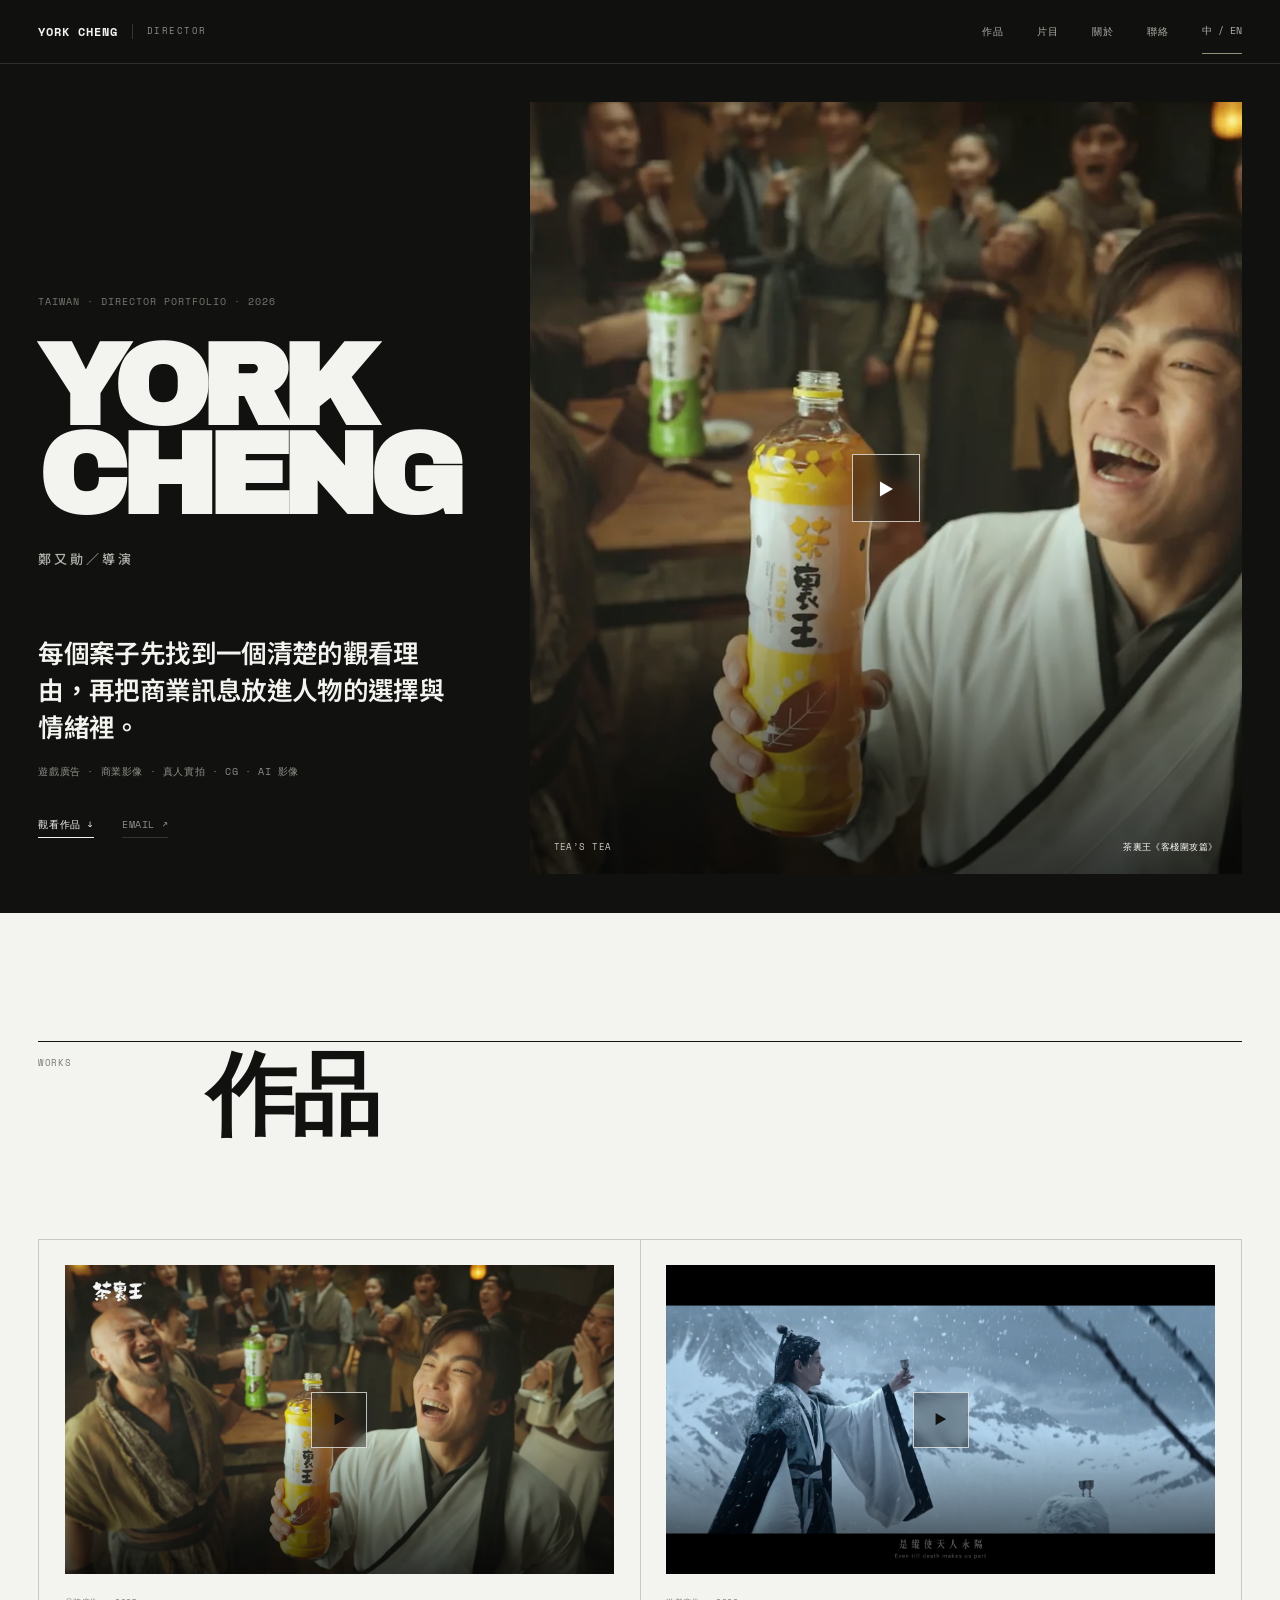
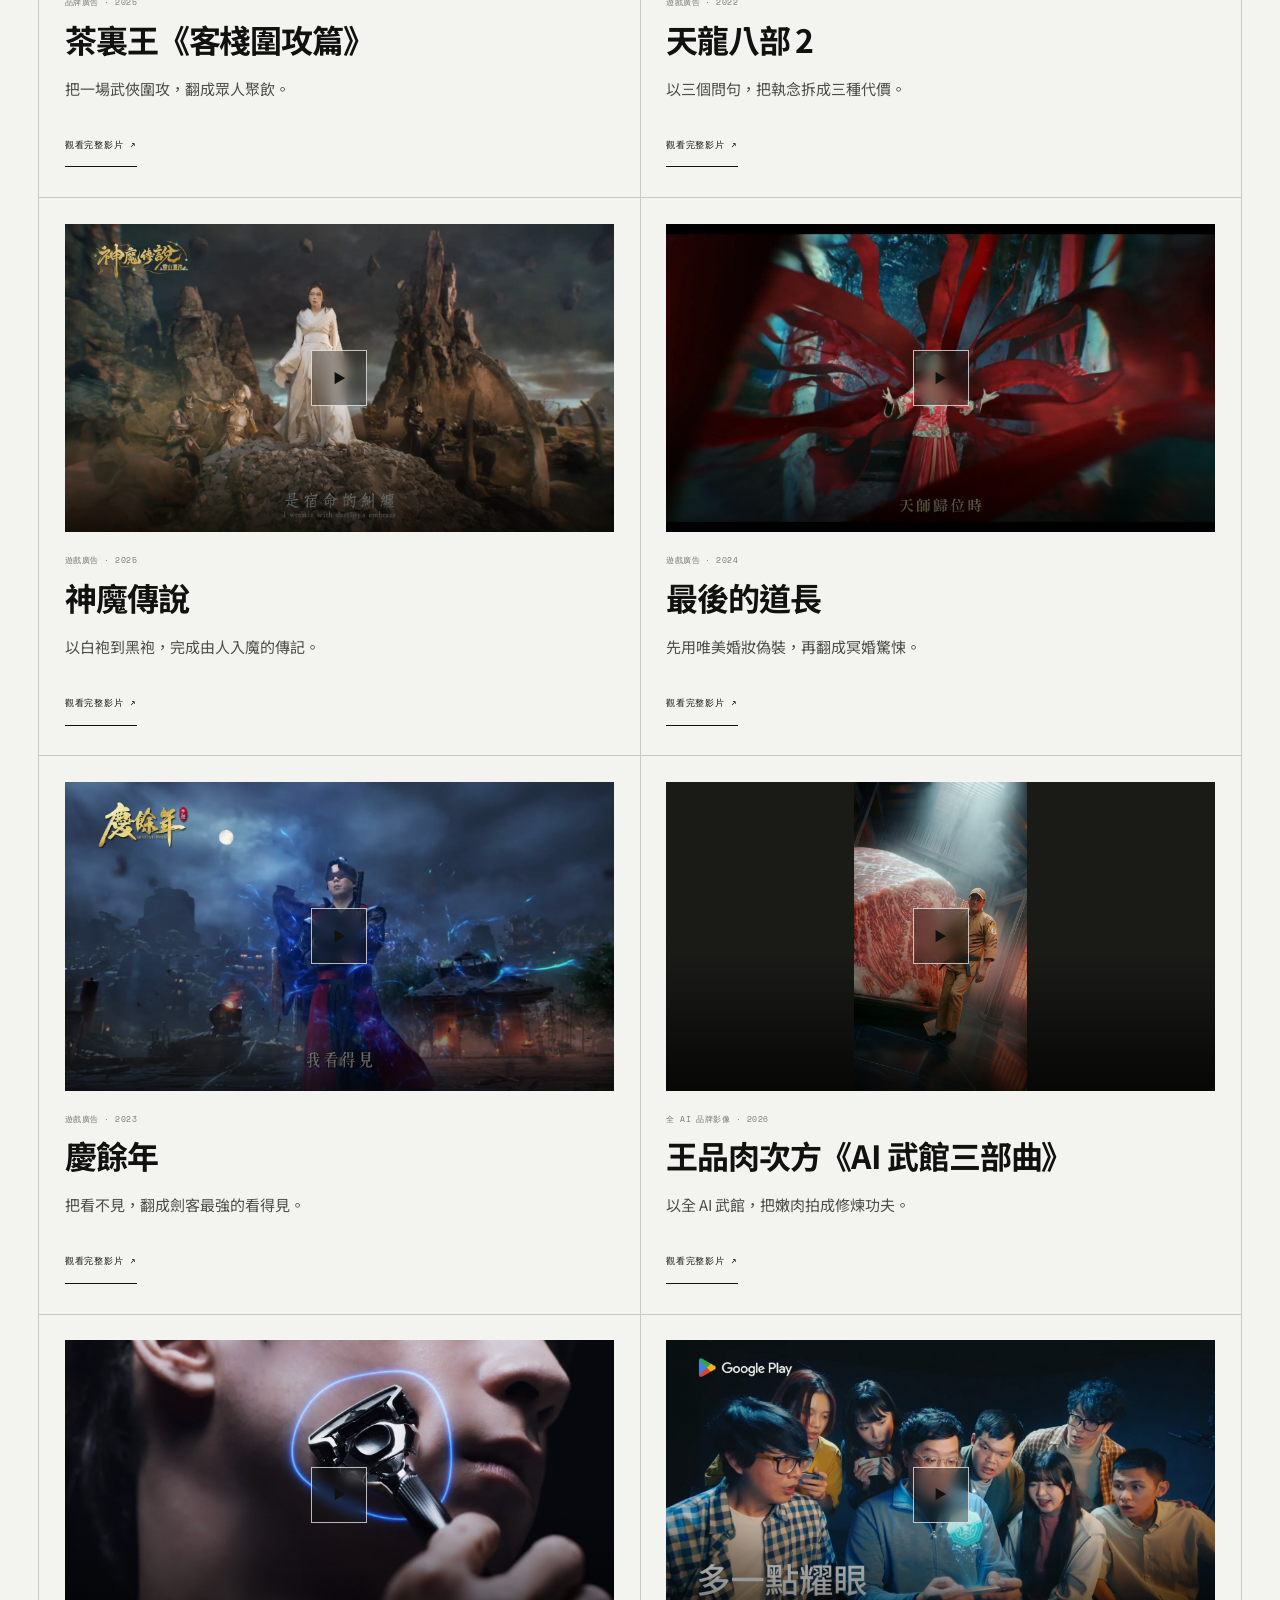
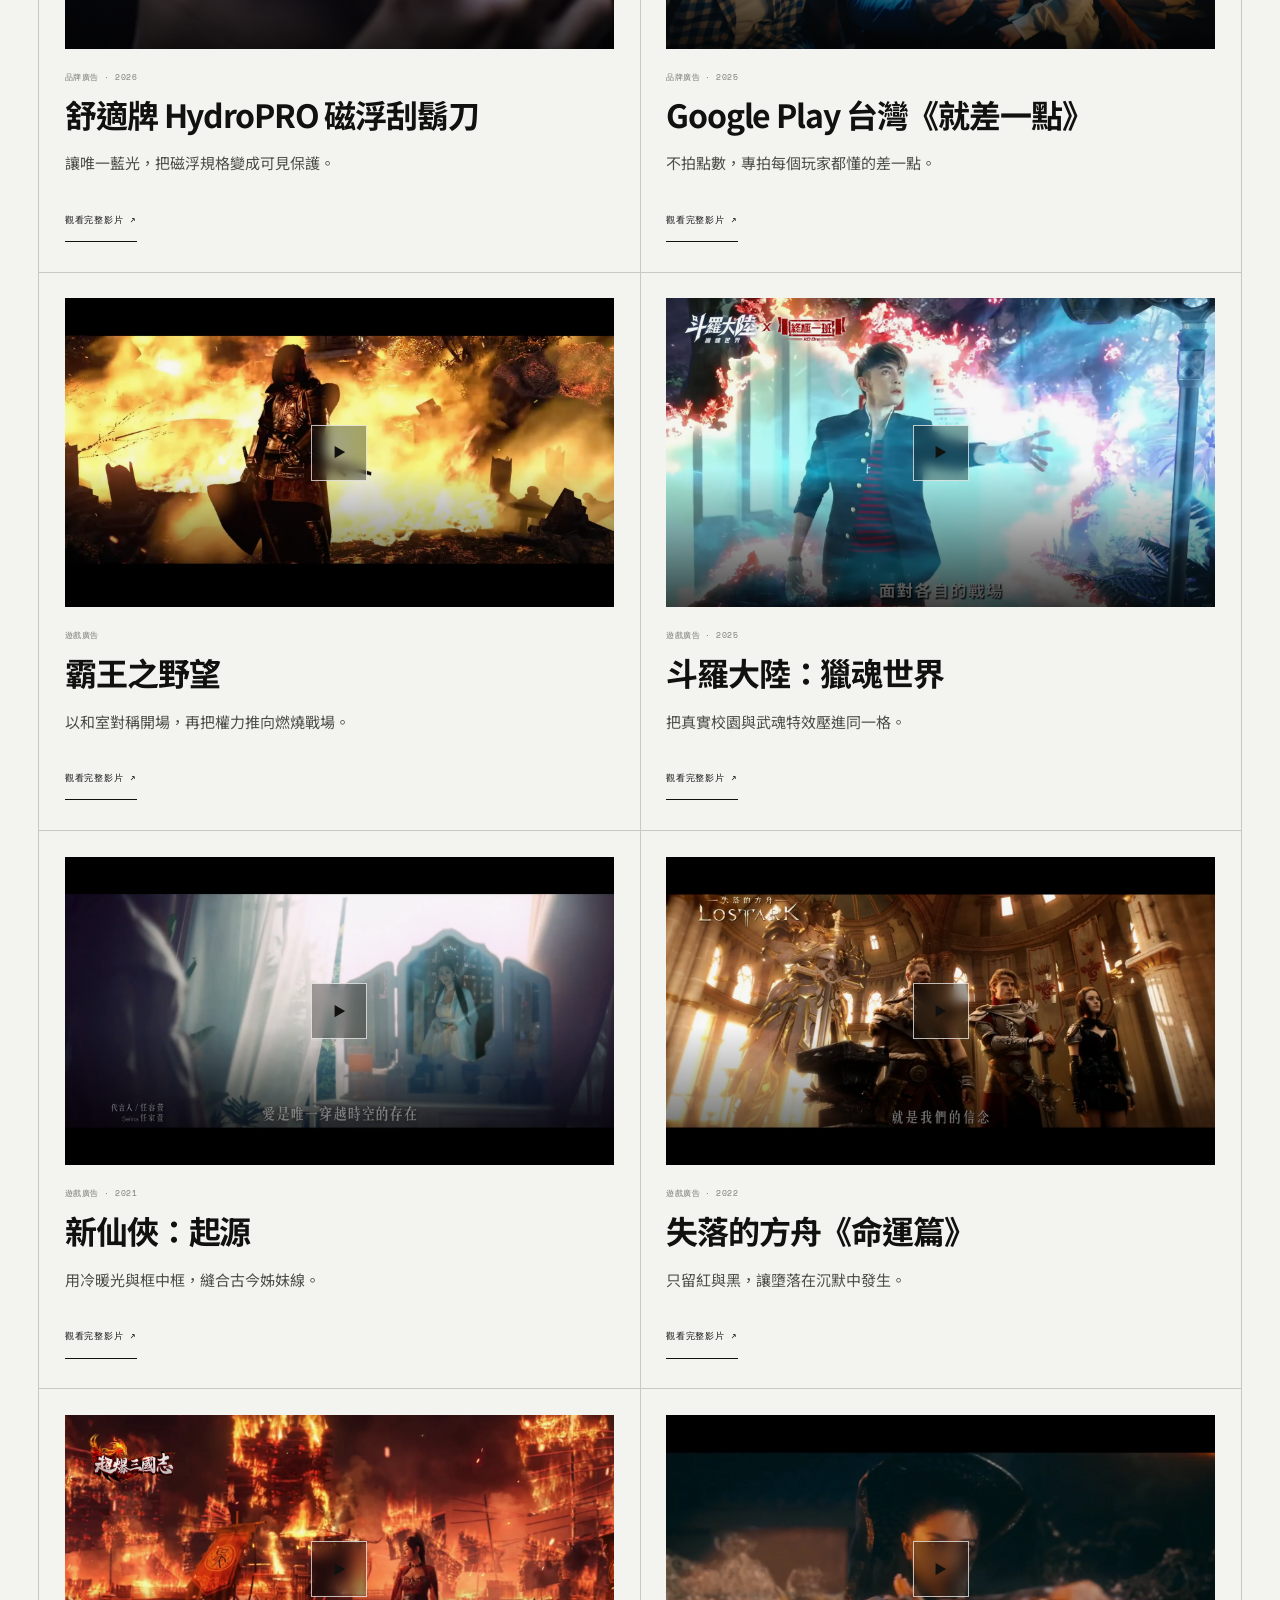
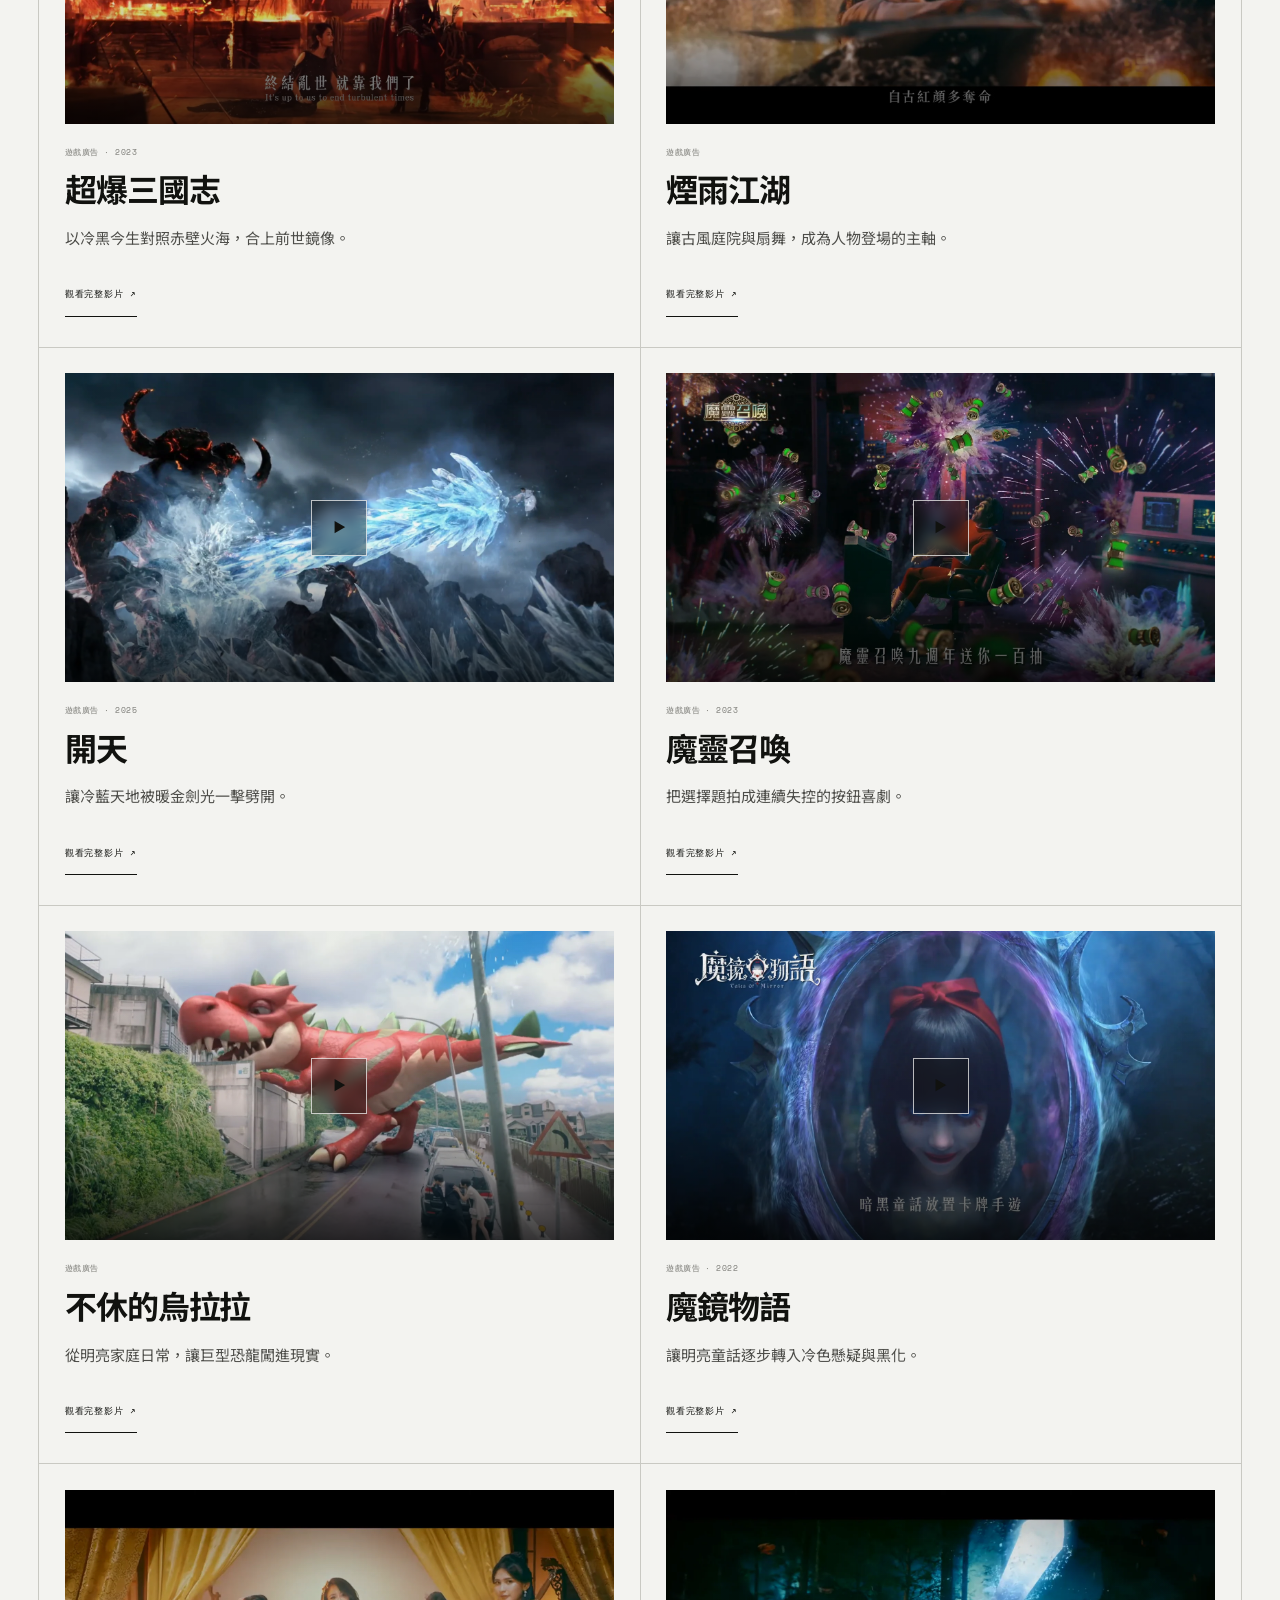
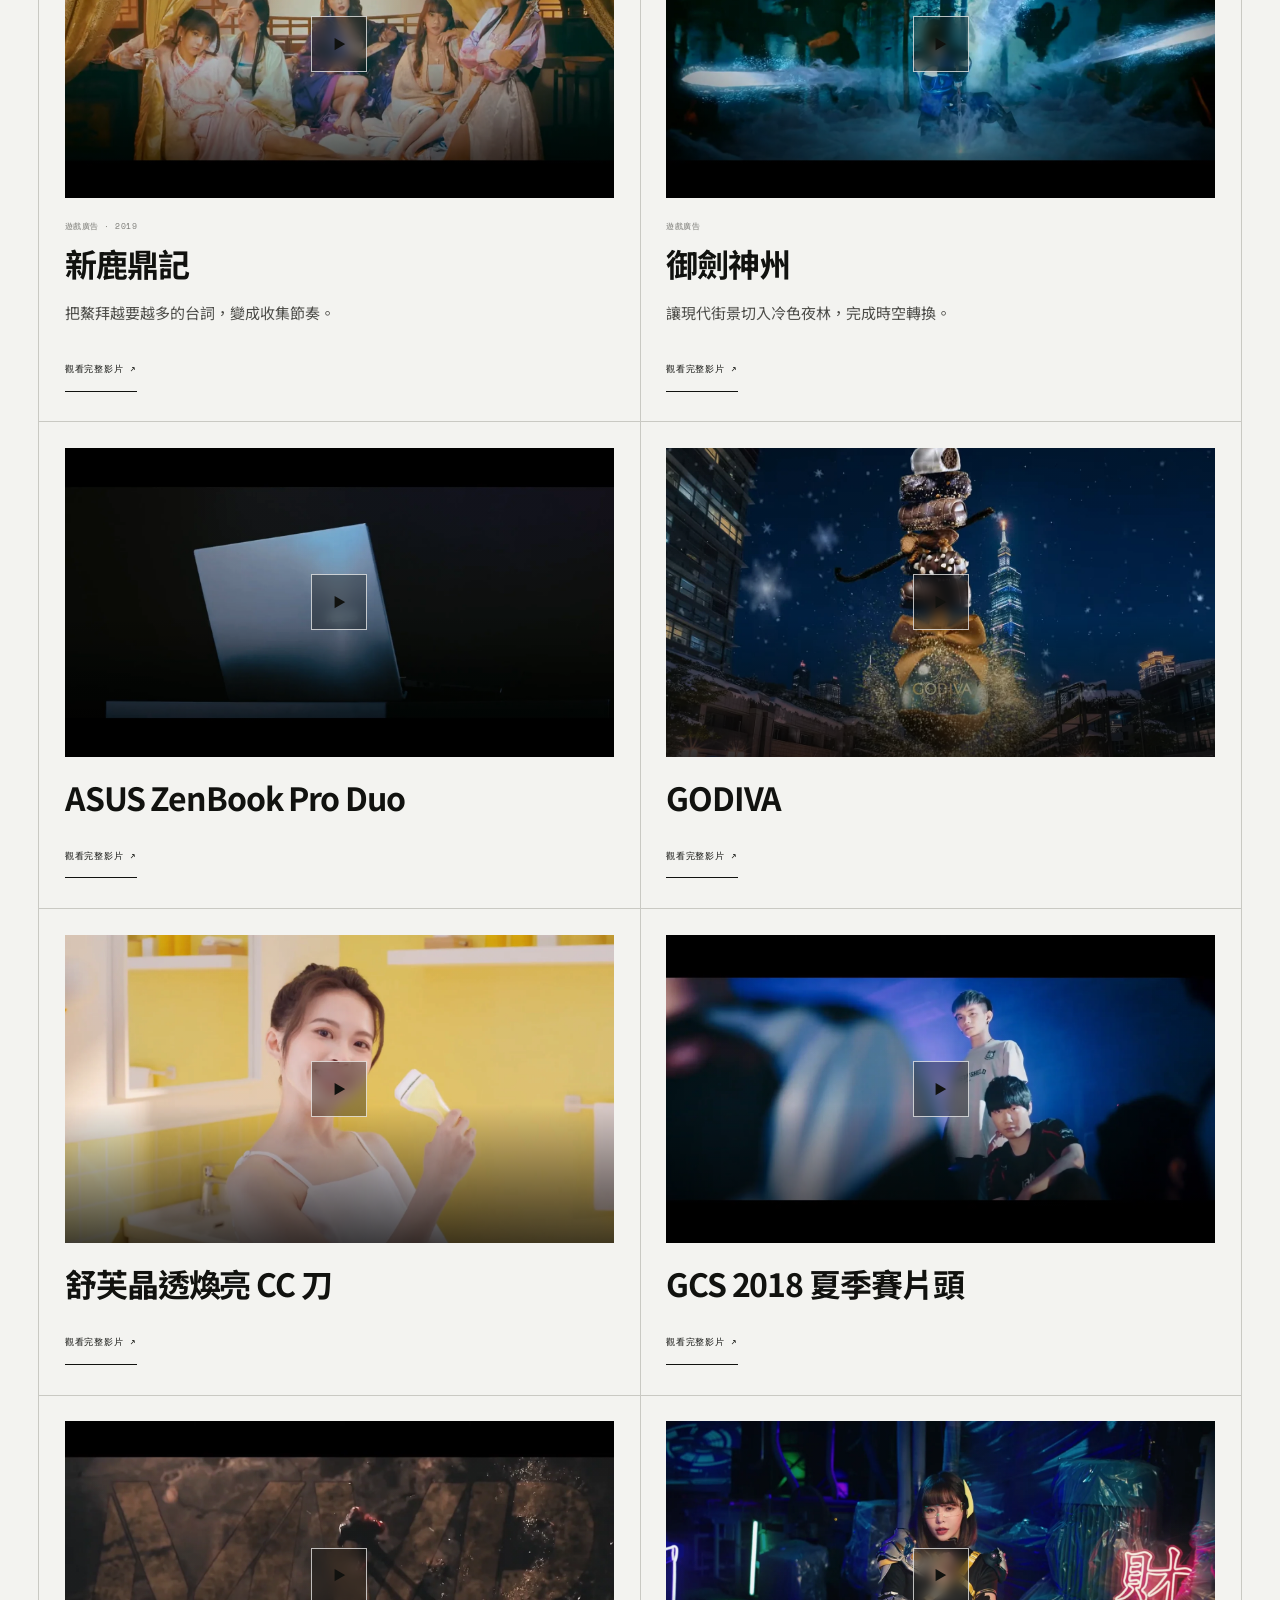
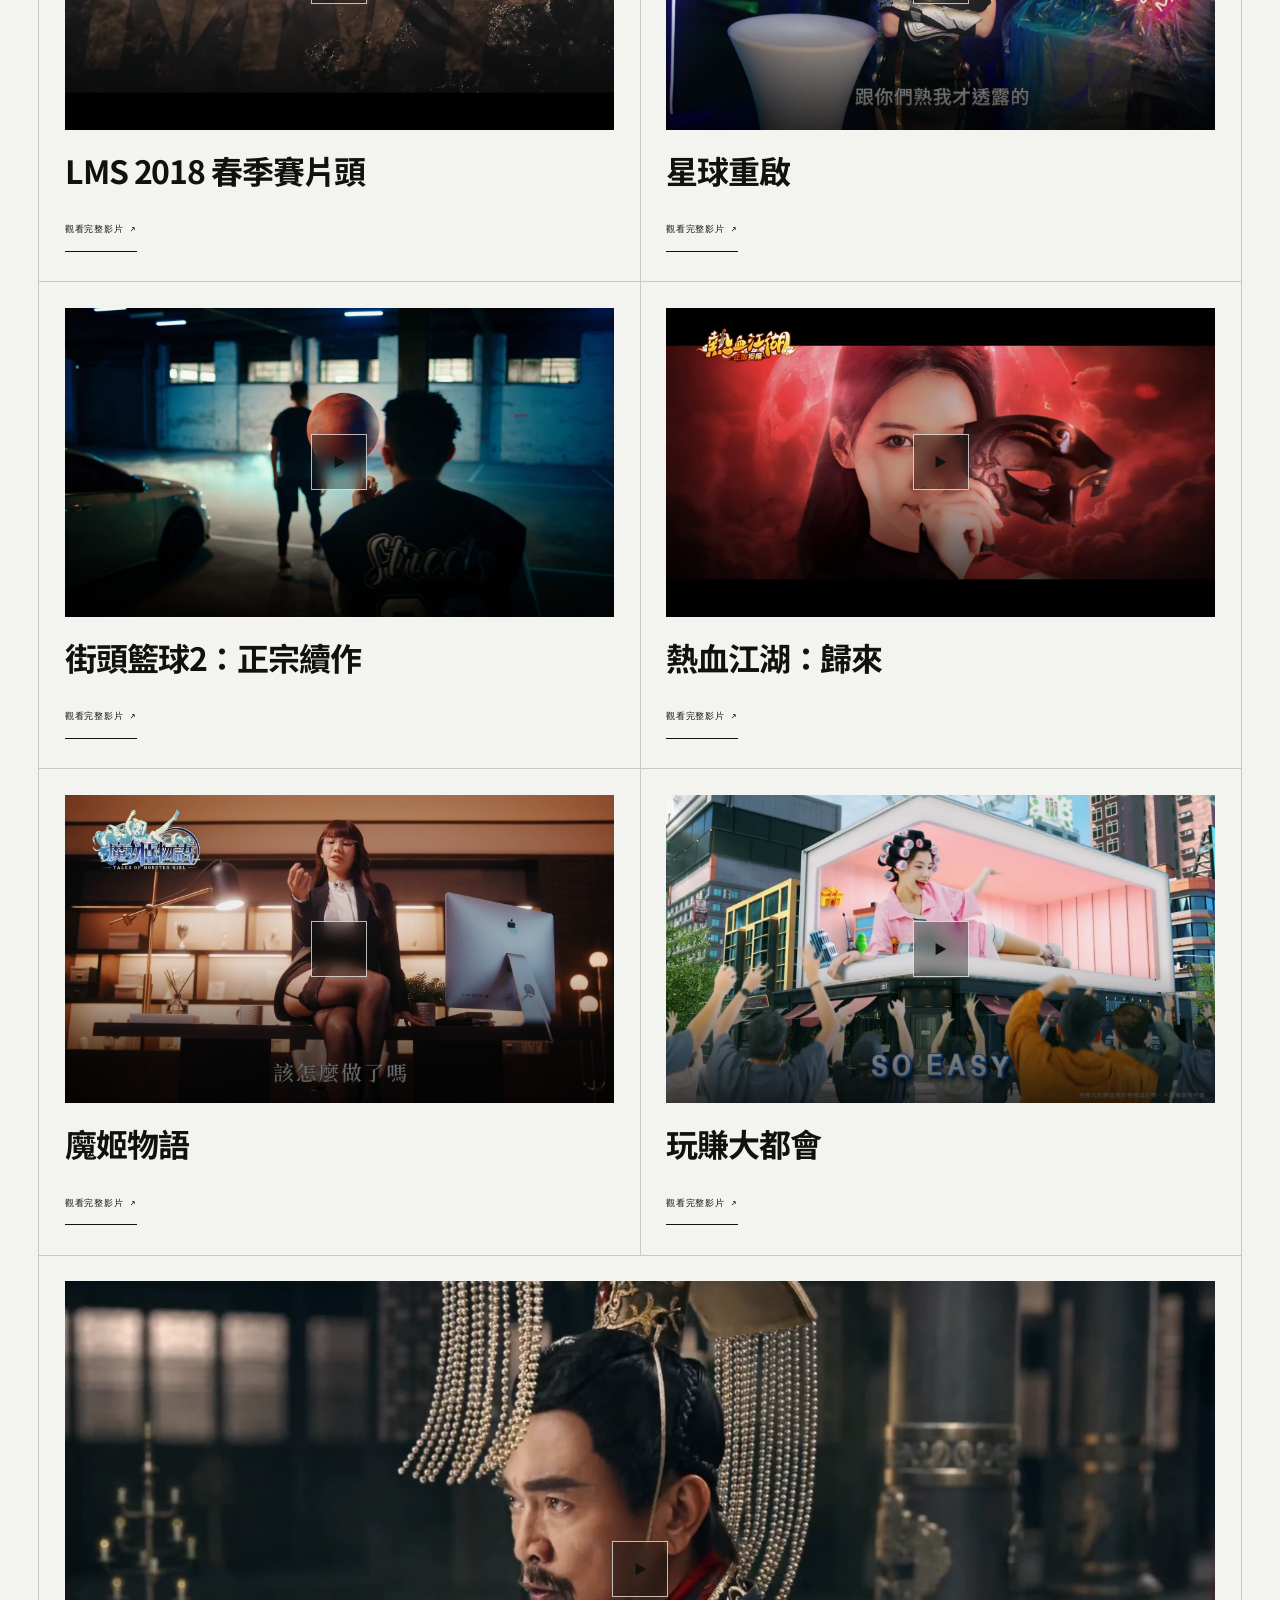
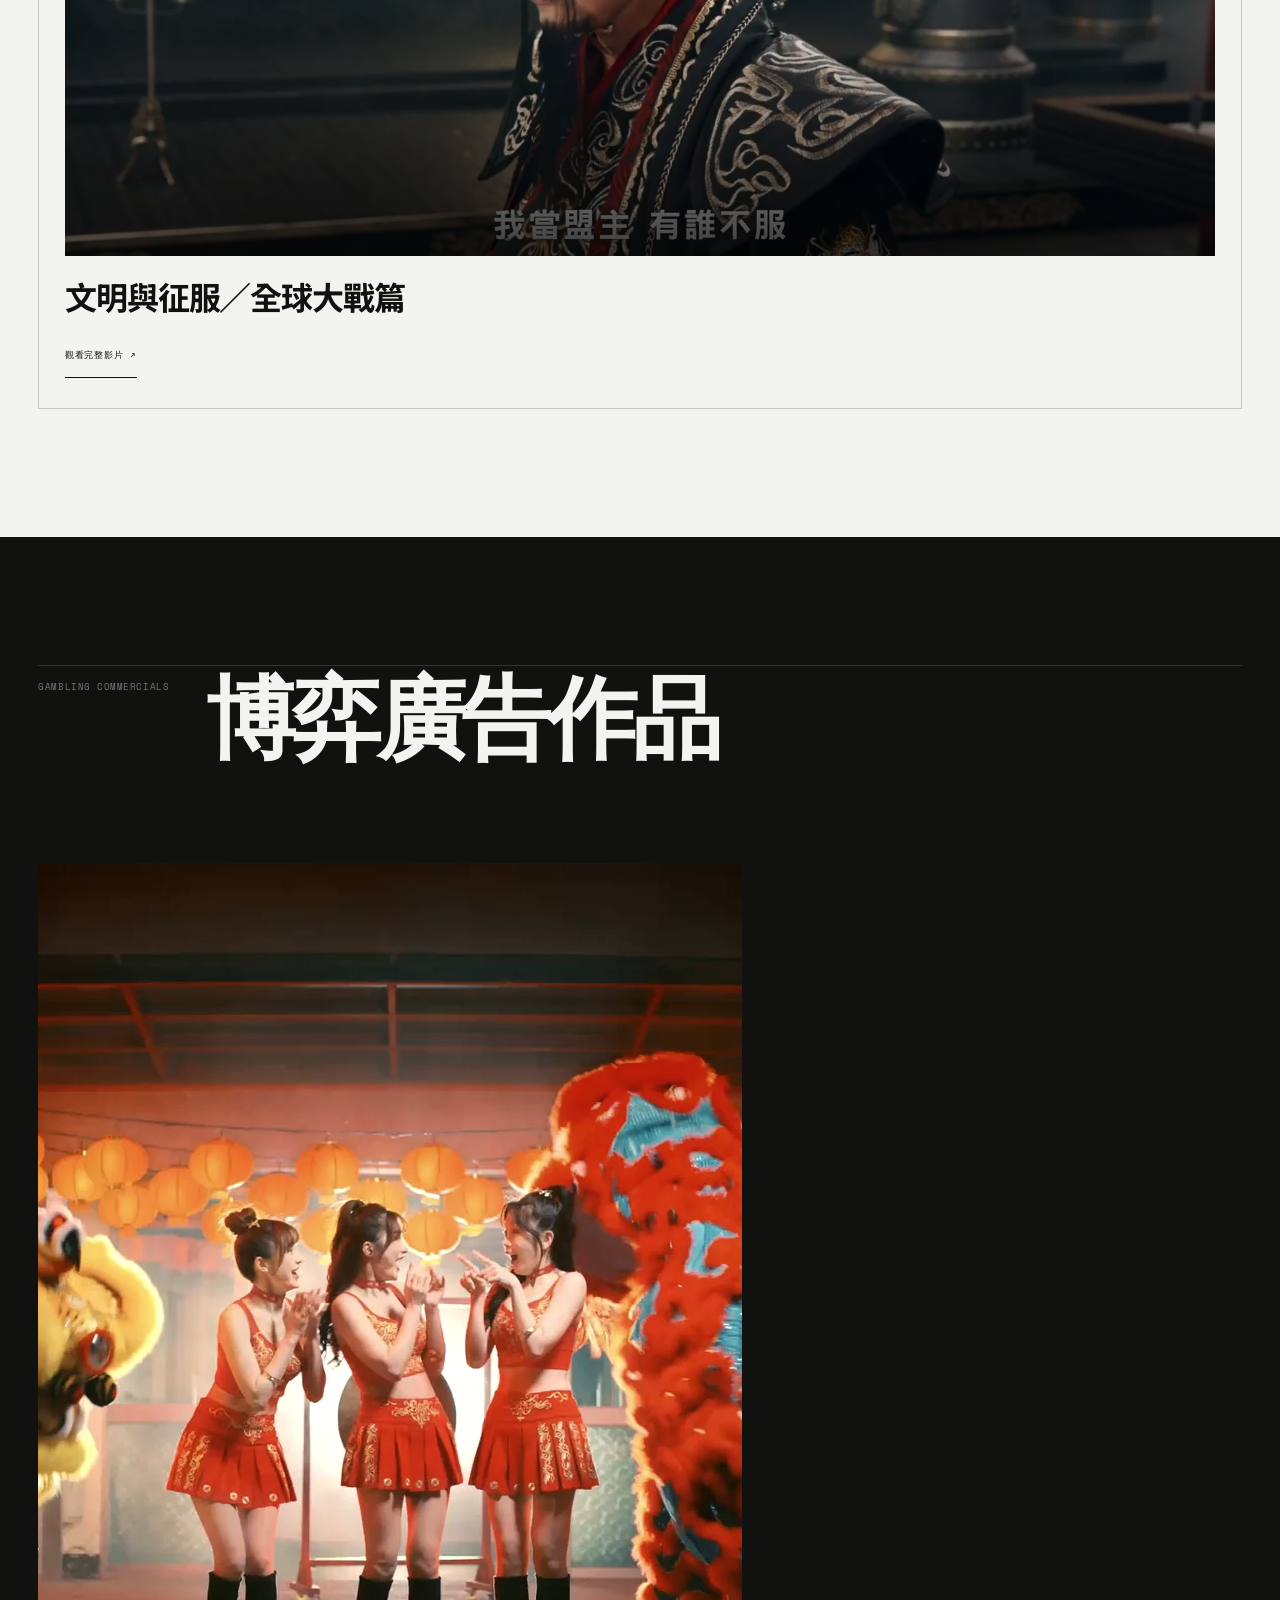
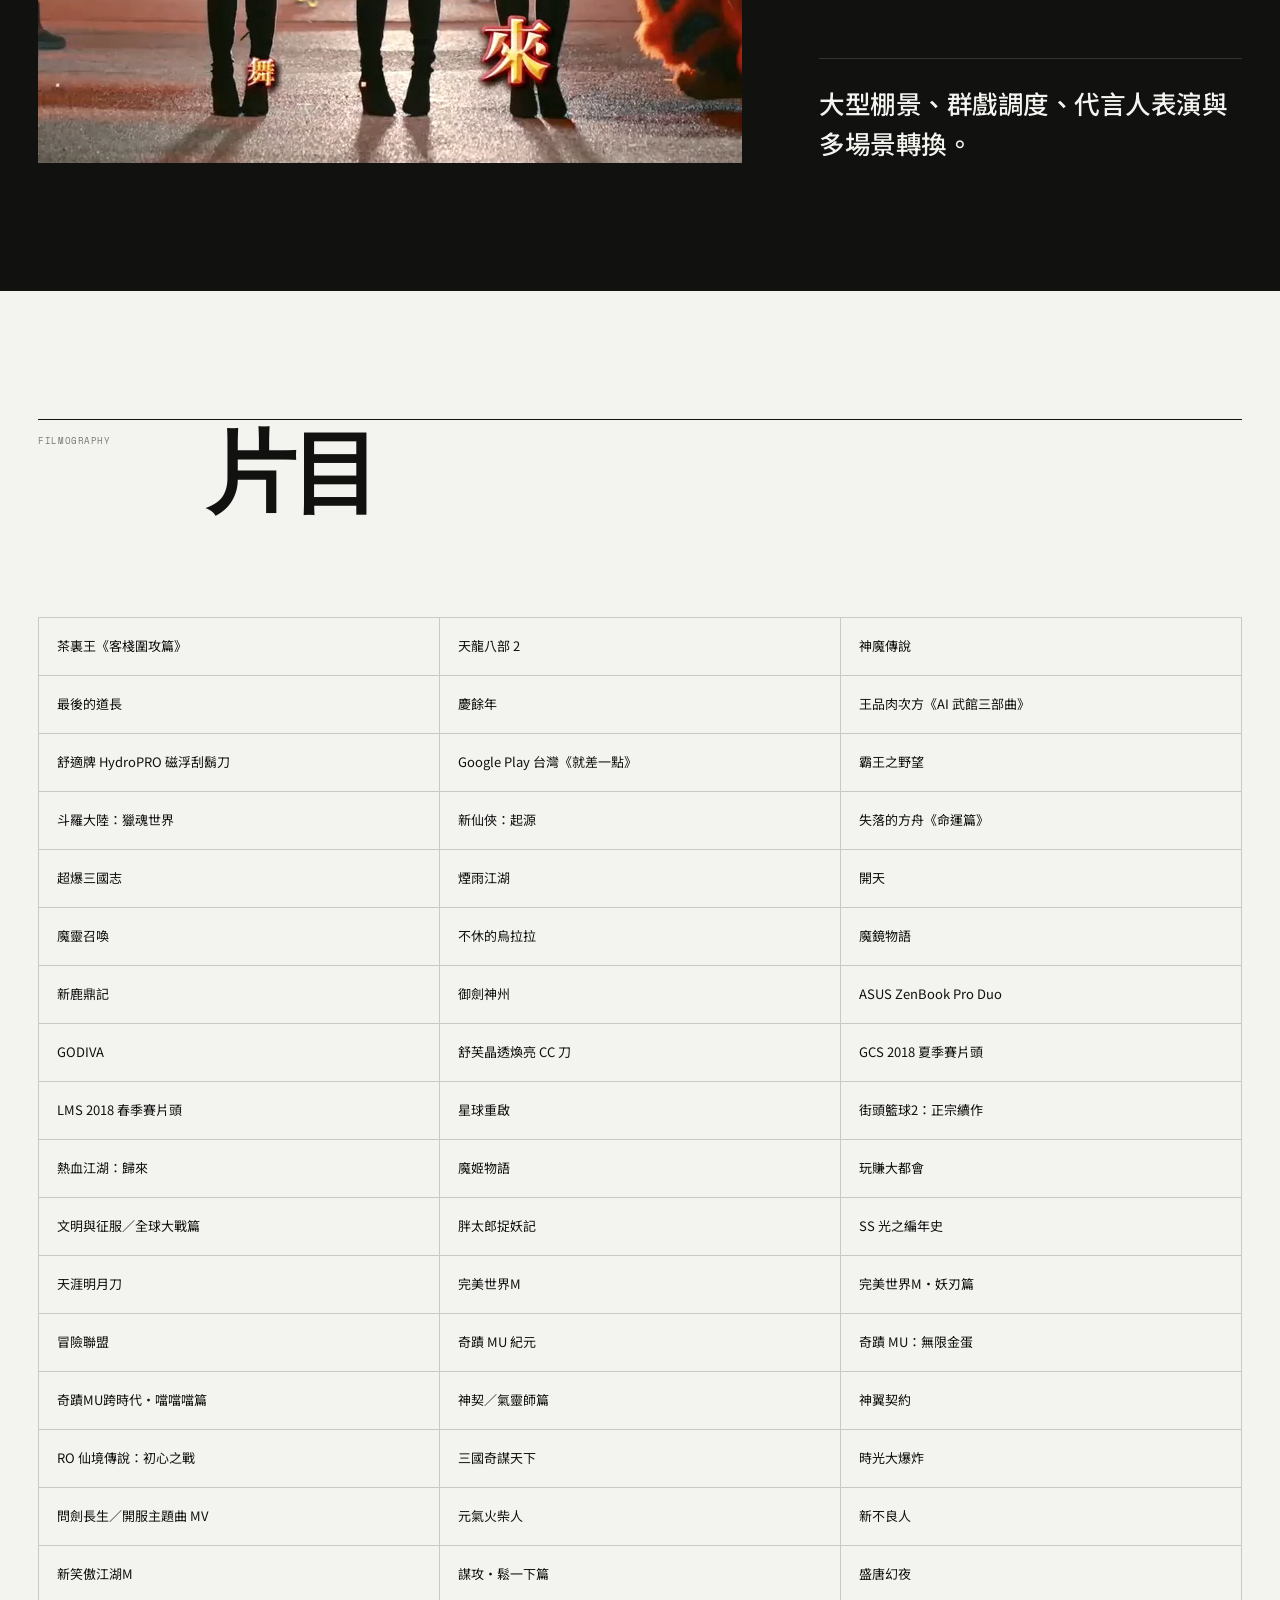
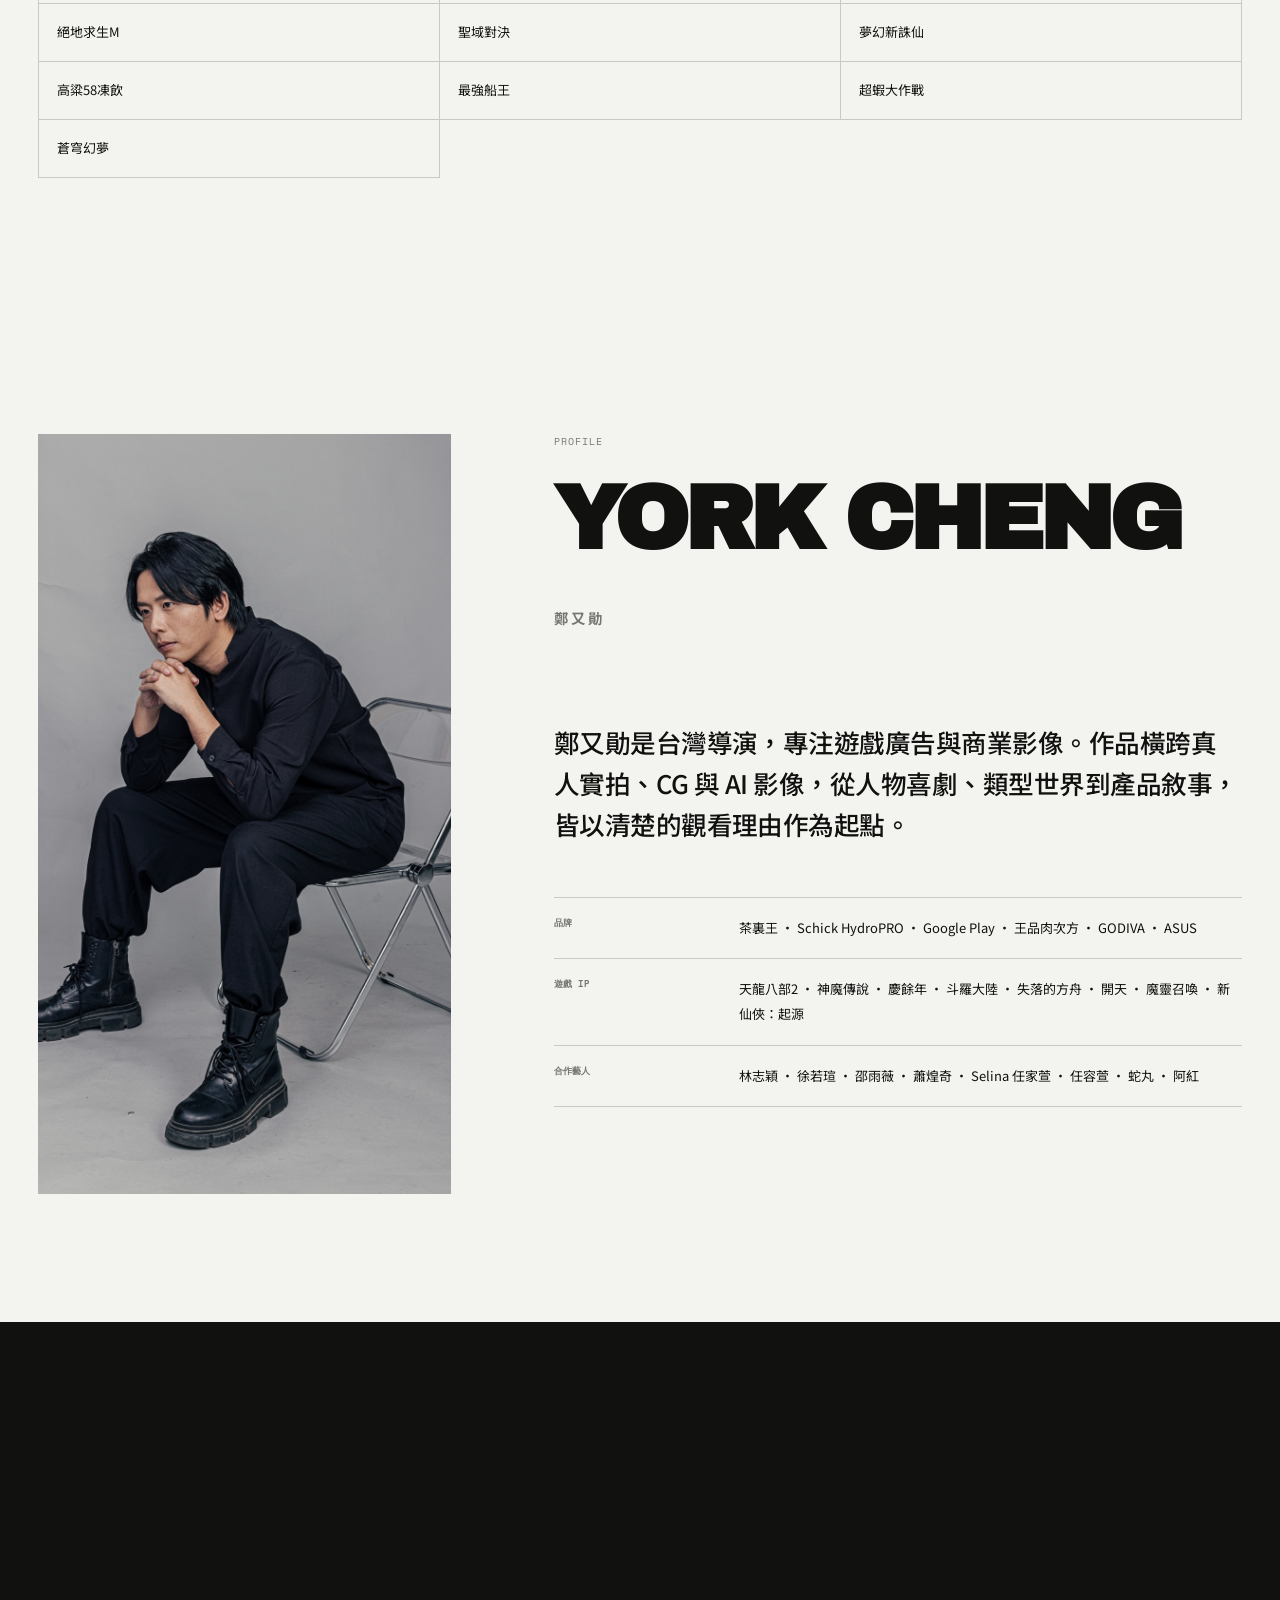
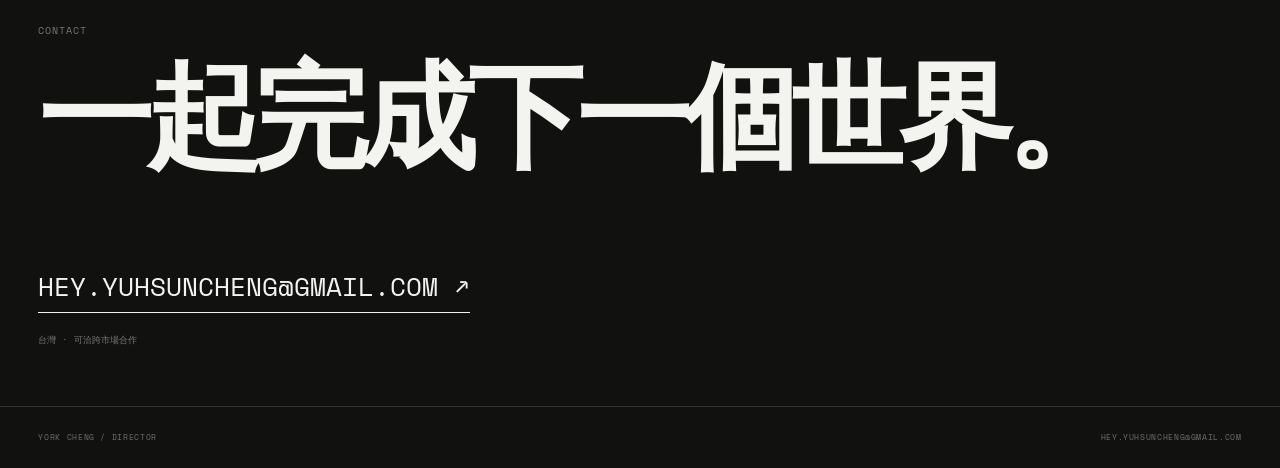
==== commit 8c72f655: "Refresh portfolio with concise works presentation" ====
--- a/index.html
+++ b/index.html
@@ -4,7 +4,7 @@
   <meta charset="UTF-8">
   <meta name="viewport" content="width=device-width, initial-scale=1.0">
   <title>鄭又勛 York Cheng｜Director — Game Advertising & Commercial Film</title>
-  <meta name="description" content="鄭又勛 York Cheng，台灣導演。9 年、100+ 執導專案，作品橫跨遊戲廣告、商業影像、真人實拍、CG 與 AI 影像。">
+  <meta name="description" content="鄭又勛 York Cheng，台灣導演。作品橫跨遊戲廣告、商業影像、真人實拍、CG 與 AI 影像。">
   <meta name="theme-color" content="#11120f">
   <meta property="og:type" content="website">
   <meta property="og:url" content="https://yorkchengsea-code.github.io/york-director-portfolio/">
@@ -19,7 +19,7 @@
   <link rel="preconnect" href="https://fonts.googleapis.com">
   <link rel="preconnect" href="https://fonts.gstatic.com" crossorigin>
   <link href="https://fonts.googleapis.com/css2?family=Archivo+Black&family=Noto+Sans+TC:wght@400;500;600;700&family=Space+Mono:wght@400;700&display=swap" rel="stylesheet">
-  <link rel="stylesheet" href="css/style.css?v=20260822b">
+  <link rel="stylesheet" href="css/style.css?v=20260823a">
 </head>
 <body>
   <a class="skip-link" href="#main">Skip to content</a>
@@ -29,7 +29,7 @@
       <span>YORK CHENG</span><small>DIRECTOR</small>
     </a>
     <nav class="site-nav" aria-label="Primary navigation">
-      <a href="#flagship" data-label-zh="作品" data-label-en="Works">作品</a>
+      <a href="#works" data-label-zh="作品" data-label-en="Works">作品</a>
       <a href="#filmography" data-label-zh="片目" data-label-en="Filmography">片目</a>
       <a href="#about" data-label-zh="關於" data-label-en="About">關於</a>
       <a href="#contact" data-label-zh="聯絡" data-label-en="Contact">聯絡</a>
@@ -46,64 +46,43 @@
         <p class="hero-pov" id="hero-pov"></p>
         <p class="hero-disciplines" id="hero-disciplines"></p>
         <div class="hero-actions">
-          <a class="text-link" href="#flagship" data-label-zh="觀看精選作品 ↓" data-label-en="Watch selected works ↓">觀看精選作品 ↓</a>
+          <a class="text-link" href="#works" data-label-zh="觀看作品 ↓" data-label-en="View works ↓">觀看作品 ↓</a>
           <a class="text-link muted" href="mailto:hey.yuhsuncheng@gmail.com">EMAIL ↗</a>
         </div>
-        <div class="facts" id="hero-facts"></div>
       </div>
       <button class="hero-media media-button" id="hero-play" type="button" aria-label="播放茶裏王客棧圍攻篇">
         <img src="assets/works/tea.webp" alt="茶裏王《客棧圍攻篇》正片畫面" width="1600" height="900">
         <span class="media-shade"></span>
         <span class="play-mark" aria-hidden="true">▶</span>
-        <span class="media-caption"><b>01 / FLAGSHIP</b><i>茶裏王《客棧圍攻篇》</i></span>
+        <span class="media-caption"><b>TEA’S TEA</b><i>茶裏王《客棧圍攻篇》</i></span>
       </button>
     </section>
 
-    <section class="section section-paper" id="flagship">
+    <section class="section section-paper" id="works">
       <div class="section-heading">
-        <p>01 / FLAGSHIP</p>
-        <h2 data-label-zh="旗艦作品" data-label-en="Flagship Works">旗艦作品</h2>
-        <span>08</span>
+        <p>WORKS</p>
+        <h2 data-label-zh="作品" data-label-en="Works">作品</h2>
       </div>
-      <div class="flagship-list" id="flagship-list"></div>
+      <div class="works-grid" id="works-grid"></div>
     </section>
 
-    <section class="section section-paper selected-section" id="selected">
+    <section class="section section-dark gambling-showcase" id="gambling">
       <div class="section-heading">
-        <p>02 / SELECTED</p>
-        <h2 data-label-zh="精選作品" data-label-en="Selected Works">精選作品</h2>
-        <span>12</span>
+        <p>GAMBLING COMMERCIALS</p>
+        <h2 id="gambling-title">博弈廣告作品</h2>
       </div>
-      <div class="selected-grid" id="selected-grid"></div>
-    </section>
-
-    <section class="section section-dark" id="additional">
-      <div class="section-heading">
-        <p>03 / ADDITIONAL</p>
-        <h2 data-label-zh="延伸精選" data-label-en="Additional Selected">延伸精選</h2>
-        <span>12</span>
+      <div class="gambling-layout">
+        <img id="gambling-image" src="assets/works/gambling-commercials.webp" alt="博弈廣告作品" width="1600" height="900" loading="lazy">
+        <p id="gambling-copy"></p>
       </div>
-      <div class="additional-grid" id="additional-grid"></div>
     </section>
 
     <section class="section section-paper" id="filmography">
       <div class="section-heading">
-        <p>04 / ARCHIVE</p>
-        <h2 data-label-zh="作品片目" data-label-en="Filmography">作品片目</h2>
-        <span>26</span>
+        <p>FILMOGRAPHY</p>
+        <h2 data-label-zh="片目" data-label-en="Filmography">片目</h2>
       </div>
-      <p class="section-intro" data-label-zh="完整片目保留廣度，旗艦與精選維持閱讀層級。" data-label-en="The full index preserves breadth while the selected tiers keep the reading clear.">完整片目保留廣度，旗艦與精選維持閱讀層級。</p>
-      <div class="archive-grid" id="archive-grid"></div>
-    </section>
-
-    <section class="gambling section-dark" id="gambling">
-      <div class="gambling-images" id="gambling-images"></div>
-      <div class="gambling-copy">
-        <p class="eyebrow">05 / COLLECTION</p>
-        <h2 id="gambling-title"></h2>
-        <p id="gambling-copy"></p>
-        <div class="gambling-stats" id="gambling-stats"></div>
-      </div>
+      <div class="filmography-list" id="filmography-list"></div>
     </section>
 
     <section class="about section-paper" id="about">
@@ -111,16 +90,15 @@
         <img src="assets/portrait.jpg" alt="鄭又勛 York Cheng" width="932" height="1200" loading="lazy">
       </div>
       <div class="about-copy">
-        <p class="eyebrow">06 / PROFILE</p>
+        <p class="eyebrow">PROFILE</p>
         <h2>YORK CHENG<br><span>鄭又勛</span></h2>
         <p class="about-bio" id="about-bio"></p>
-        <div class="about-facts" id="about-facts"></div>
         <div class="experience" id="experience"></div>
       </div>
     </section>
 
     <section class="contact section-dark" id="contact">
-      <p class="eyebrow">07 / CONTACT</p>
+      <p class="eyebrow">CONTACT</p>
       <h2 data-label-zh="一起完成下一個世界。" data-label-en="Let’s make the next world.">一起完成下一個世界。</h2>
       <a id="contact-email" href="mailto:hey.yuhsuncheng@gmail.com">HEY.YUHSUNCHENG@GMAIL.COM ↗</a>
       <p id="contact-location"></p>
@@ -129,7 +107,7 @@
 
   <footer class="site-footer">
     <span>YORK CHENG / DIRECTOR</span>
-    <span>© <b id="footer-year"></b></span>
+    <span>HEY.YUHSUNCHENG@GMAIL.COM</span>
   </footer>
 
   <dialog class="video-dialog" id="video-dialog">
@@ -141,6 +119,6 @@
     <div class="video-frame" id="video-frame"></div>
   </dialog>
 
-  <script src="js/script.js?v=20260822b"></script>
+  <script src="js/script.js?v=20260823a"></script>
 </body>
 </html>
--- a/css/style.css
+++ b/css/style.css
@@ -46,12 +46,7 @@
 .hero-actions{display:flex;flex-wrap:wrap;gap:28px;margin-top:36px}
 .text-link{padding-bottom:4px;border-bottom:1px solid var(--paper);font-family:var(--mono);font-size:10px;text-transform:uppercase;letter-spacing:.06em}
 .text-link.muted{border-color:var(--line-dark);color:#8d8d88}
-.facts{display:grid;grid-template-columns:repeat(3,1fr);gap:0;margin-top:48px;border-top:1px solid var(--line-dark)}
-.fact{padding:16px 12px 0 0;border-right:1px solid var(--line-dark)}
-.fact:last-child{border:0;padding-left:12px}
-.fact b{display:block;font-family:var(--display);font-size:clamp(20px,2.5vw,36px);line-height:1}
-.fact span{display:block;margin-top:9px;font-family:var(--mono);font-size:8px;color:#797974;text-transform:uppercase;letter-spacing:.08em}
-.hero-media{position:relative;min-height:calc(100vh - 128px);padding:0;overflow:hidden;background:#23231f;color:white;cursor:pointer;text-align:left}
+.hero-media{position:relative;width:100%;min-width:0;min-height:calc(100vh - 128px);padding:0;overflow:hidden;background:#23231f;color:white;cursor:pointer;text-align:left}
 .hero-media img{height:100%;object-fit:cover;filter:saturate(.84) contrast(1.05);transition:transform .7s cubic-bezier(.2,.7,.2,1)}
 .media-button:hover img,.media-button:focus-visible img{transform:scale(1.018)}
 .media-button:focus-visible{outline:3px solid var(--accent);outline-offset:-3px}
@@ -63,65 +58,34 @@
 .section{padding:var(--section) var(--pad)}
 .section-paper{background:var(--paper);color:var(--ink)}
 .section-dark{background:var(--dark);color:var(--paper)}
-.section-heading{display:grid;grid-template-columns:1fr 6fr 1fr;gap:20px;align-items:start;margin-bottom:clamp(58px,8vw,112px);padding-top:14px;border-top:1px solid currentColor}
-.section-heading p,.section-heading span{margin:0;font-family:var(--mono);font-size:9px;letter-spacing:.06em;color:var(--muted)}
-.section-heading span{text-align:right}
+.section-heading{display:grid;grid-template-columns:1fr 7fr;gap:20px;align-items:start;margin-bottom:clamp(58px,8vw,112px);padding-top:14px;border-top:1px solid currentColor}
+.section-heading p{margin:0;font-family:var(--mono);font-size:9px;letter-spacing:.06em;color:var(--muted)}
 .section-heading h2{margin:0;font-family:var(--display);font-size:clamp(48px,7vw,102px);line-height:.9;letter-spacing:-.055em;text-transform:uppercase}
-.section-intro{max-width:620px;margin:-70px 0 72px 12.5%;color:var(--muted);font-size:16px}
 
-.flagship-list{display:flex;flex-direction:column;gap:clamp(90px,13vw,190px)}
-.flagship-card{display:grid;grid-template-columns:5fr 3fr;gap:clamp(28px,5vw,72px);align-items:end}
-.flagship-card:nth-child(even){grid-template-columns:3fr 5fr}
-.flagship-card:nth-child(even) .work-media{order:2}
-.flagship-card:nth-child(even) .work-copy{order:1}
+.works-grid{display:grid;grid-template-columns:repeat(2,minmax(0,1fr));gap:1px;background:var(--line);border:1px solid var(--line)}
+.work-card{min-width:0;padding:clamp(16px,2vw,28px);background:var(--paper)}
 .work-media{position:relative;width:100%;aspect-ratio:16/9;padding:0;background:#1b1b18;overflow:hidden;cursor:pointer;text-align:left}
 .work-media img{width:100%;height:100%;object-fit:cover;transition:transform .65s cubic-bezier(.2,.7,.2,1),filter .4s ease}
 .work-media[data-fit="contain"] img{object-fit:contain}
 .work-media:hover img,.work-media:focus-visible img{transform:scale(1.018);filter:saturate(.82)}
 .work-media:focus-visible{outline:3px solid var(--accent);outline-offset:-3px}
 .work-media .play-mark{width:56px;height:56px;font-size:13px}
-.work-copy{padding-bottom:8px;border-bottom:1px solid var(--line)}
-.work-index{display:flex;justify-content:space-between;margin-bottom:28px;font-family:var(--mono);font-size:9px;color:var(--muted);letter-spacing:.06em}
-.work-copy h3{margin:0 0 22px;font-size:clamp(28px,3.4vw,52px);line-height:1.14;letter-spacing:-.04em}
-.work-copy>p{max-width:520px;margin:0 0 34px;font-size:clamp(18px,2vw,29px);font-weight:600;line-height:1.45;letter-spacing:-.025em}
+.work-card .work-media{margin-bottom:22px}
+.work-copy{padding-bottom:4px}
+.work-meta{margin:0 0 12px;font-family:var(--mono);font-size:8px;color:var(--muted);text-transform:uppercase;letter-spacing:.06em}
+.work-copy h3{margin:0 0 18px;font-size:clamp(23px,2.5vw,38px);line-height:1.18;letter-spacing:-.035em}
+.work-description{max-width:560px;margin:0 0 22px;color:#4d4d49;font-size:15px;line-height:1.65}
 .watch-link{min-height:44px;display:inline-flex;align-items:center;gap:12px;padding:0;background:none;font-family:var(--mono);font-size:9px;text-transform:uppercase;letter-spacing:.08em;cursor:pointer;border-bottom:1px solid var(--ink)}
+.work-card:last-child:nth-child(odd){grid-column:1/-1}
+.work-card:last-child:nth-child(odd) .work-media{aspect-ratio:2/1}
 
-.selected-section{padding-top:0}
-.selected-grid{display:grid;grid-template-columns:repeat(2,1fr);gap:1px;background:var(--line);border:1px solid var(--line)}
-.selected-card{background:var(--paper);padding:clamp(16px,2vw,28px);min-width:0}
-.selected-card .work-media{aspect-ratio:16/9;margin-bottom:24px}
-.selected-card h3{margin:0;font-size:clamp(22px,2.2vw,34px);line-height:1.25;letter-spacing:-.03em}
-.selected-card .card-meta{display:flex;justify-content:space-between;gap:16px;margin:12px 0 22px;font-family:var(--mono);font-size:8px;text-transform:uppercase;color:var(--muted)}
-.selected-card .card-copy{max-width:560px;margin:0 0 20px;font-size:15px;color:#4d4d49}
-.selected-card .watch-link{border-color:var(--line)}
+.gambling-showcase .section-heading{border-color:var(--line-dark)}
+.gambling-layout{display:grid;grid-template-columns:minmax(0,5fr) minmax(260px,3fr);gap:clamp(28px,6vw,92px);align-items:end}
+.gambling-layout img{aspect-ratio:16/9;object-fit:cover;filter:saturate(.82) contrast(1.04)}
+.gambling-layout p{max-width:520px;margin:0;padding-top:24px;border-top:1px solid var(--line-dark);font-size:clamp(17px,2vw,26px);font-weight:500;line-height:1.55;letter-spacing:-.02em}
 
-.additional-grid{display:grid;grid-template-columns:repeat(3,1fr);gap:1px;background:var(--line-dark);border:1px solid var(--line-dark)}
-.additional-card{background:var(--dark);padding:14px}
-.additional-card .work-media{aspect-ratio:16/9;margin-bottom:14px}
-.additional-card .work-media .play-mark{width:46px;height:46px;font-size:10px}
-.additional-card h3{margin:0;font-size:15px;line-height:1.45;font-weight:500}
-.additional-card p{margin:6px 0 0;font-family:var(--mono);font-size:8px;color:#74746f;text-transform:uppercase}
-
-.archive-grid{display:grid;grid-template-columns:repeat(2,1fr);gap:1px;background:var(--line);border:1px solid var(--line)}
-.archive-card{display:grid;grid-template-columns:1fr 1.25fr;gap:22px;padding:20px;background:var(--paper)}
-.archive-card img{height:100%;min-height:190px;object-fit:cover}
-.archive-card h3{margin:0 0 8px;font-family:var(--display);font-size:23px;line-height:1;text-transform:uppercase;letter-spacing:-.035em}
-.archive-card h4{margin:0 0 28px;font-size:12px;color:var(--muted);font-weight:500}
-.archive-card ol{list-style:none;padding:0;margin:0;border-top:1px solid var(--line)}
-.archive-card li{padding:8px 0;border-bottom:1px solid var(--line);font-size:12px}
-.archive-card li span{display:inline-block;width:26px;font-family:var(--mono);font-size:8px;color:var(--muted)}
-
-.gambling{min-height:84vh;padding:var(--section) var(--pad);display:grid;grid-template-columns:5fr 3fr;gap:clamp(32px,5vw,76px);align-items:end}
-.gambling-images{display:grid;grid-template-columns:1.2fr .8fr;gap:1px;align-items:end;background:var(--line-dark)}
-.gambling-images img{height:clamp(340px,46vw,690px);object-fit:cover;filter:saturate(.78)}
-.gambling-images img:last-child{height:75%}
-.gambling-copy h2{margin:0 0 32px;font-family:var(--display);font-size:clamp(44px,6vw,84px);line-height:.95;letter-spacing:-.055em;text-transform:uppercase}
-.gambling-copy>p:not(.eyebrow){max-width:460px;color:#999994}
-.gambling-stats{display:grid;grid-template-columns:repeat(3,1fr);margin-top:52px;border-top:1px solid var(--line-dark)}
-.gambling-stat{padding:18px 10px 0 0;border-right:1px solid var(--line-dark)}
-.gambling-stat:last-child{border:0;padding-left:10px}
-.gambling-stat b{display:block;font-family:var(--display);font-size:36px}
-.gambling-stat span{font-family:var(--mono);font-size:8px;color:#74746f;text-transform:uppercase}
+.filmography-list{display:grid;grid-template-columns:repeat(3,minmax(0,1fr));border-top:1px solid var(--line);border-left:1px solid var(--line)}
+.filmography-item{min-height:58px;padding:16px 18px;display:flex;align-items:center;border-right:1px solid var(--line);border-bottom:1px solid var(--line);font-size:13px;line-height:1.4}
 
 .about{padding:var(--section) var(--pad);display:grid;grid-template-columns:3fr 5fr;gap:clamp(40px,8vw,120px);align-items:start}
 .about-image{position:sticky;top:100px}
@@ -129,11 +93,6 @@
 .about-copy h2{margin:0;font-family:var(--display);font-size:clamp(50px,7vw,106px);line-height:.84;letter-spacing:-.055em}
 .about-copy h2 span{font-family:var(--sans);font-size:.16em;letter-spacing:.22em;color:var(--muted)}
 .about-bio{max-width:720px;margin:clamp(50px,7vw,90px) 0 52px;font-size:clamp(18px,2vw,27px);font-weight:500;line-height:1.6;letter-spacing:-.02em}
-.about-facts{display:grid;grid-template-columns:repeat(3,1fr);border-top:1px solid var(--ink);margin-bottom:72px}
-.about-fact{padding:18px 12px 0 0;border-right:1px solid var(--line)}
-.about-fact:last-child{border:0;padding-left:12px}
-.about-fact b{display:block;font-family:var(--display);font-size:32px}
-.about-fact span{font-family:var(--mono);font-size:8px;color:var(--muted);text-transform:uppercase}
 .experience-group{display:grid;grid-template-columns:1fr 3fr;gap:18px;padding:18px 0;border-top:1px solid var(--line)}
 .experience-group:last-child{border-bottom:1px solid var(--line)}
 .experience-group h3{margin:0;font-family:var(--mono);font-size:9px;text-transform:uppercase;color:var(--muted)}
@@ -158,15 +117,12 @@
 .video-frame iframe{width:100%;height:100%;border:0}
 
 @media(max-width:980px){
-  .hero{grid-template-columns:1fr;padding-top:100px}
+  .hero{grid-template-columns:minmax(0,1fr);padding-top:100px}
   .hero-media{min-height:0;aspect-ratio:16/10}
   .hero-copy{min-height:560px}
-  .flagship-card,.flagship-card:nth-child(even){grid-template-columns:1fr;gap:26px}
-  .flagship-card:nth-child(even) .work-media,.flagship-card:nth-child(even) .work-copy{order:initial}
-  .selected-grid,.archive-grid{grid-template-columns:1fr}
-  .additional-grid{grid-template-columns:repeat(2,1fr)}
-  .gambling,.about{grid-template-columns:1fr}
-  .gambling-copy{order:-1}
+  .filmography-list{grid-template-columns:repeat(2,minmax(0,1fr))}
+  .gambling-layout{grid-template-columns:1fr}
+  .about{grid-template-columns:1fr}
   .about-image{position:static;max-width:430px}
 }
 
@@ -182,21 +138,17 @@
   .hero-copy{min-height:auto;padding-bottom:0}
   .hero h1{font-size:clamp(64px,23vw,92px)}
   .hero-pov{margin-top:44px;font-size:20px}
-  .facts{margin-top:38px}
   .hero-media{aspect-ratio:16/9}
   .media-caption{left:14px;right:14px;bottom:12px}.media-caption b{display:none}
   .play-mark{width:54px;height:54px}
-  .section-heading{grid-template-columns:1fr auto;margin-bottom:52px}
-  .section-heading p{grid-column:1/-1}.section-heading h2{font-size:46px}.section-heading span{padding-top:8px}
-  .section-intro{margin:-26px 0 52px;font-size:14px}
-  .work-copy h3{font-size:29px}.work-copy>p{font-size:18px}
-  .flagship-list{gap:84px}
-  .selected-grid{border-left:0;border-right:0}.selected-card{padding:16px 0 28px}
-  .additional-grid{grid-template-columns:1fr}
-  .archive-card{grid-template-columns:1fr;padding:14px}.archive-card img{min-height:0;aspect-ratio:16/9}
-  .gambling-images{grid-template-columns:1fr}.gambling-images img,.gambling-images img:last-child{height:auto;aspect-ratio:16/9}
-  .gambling-stats{margin-top:36px}
-  .about-bio{margin-top:48px;font-size:18px}.about-facts{grid-template-columns:1fr}.about-fact,.about-fact:last-child{padding:14px 0;border-right:0;border-bottom:1px solid var(--line)}
+  .section-heading{grid-template-columns:1fr;margin-bottom:52px}
+  .section-heading h2{font-size:46px}
+  .works-grid,.filmography-list{grid-template-columns:1fr;border-left:0;border-right:0}
+  .work-card{padding:16px 0 28px}
+  .work-card:last-child:nth-child(odd){grid-column:auto}
+  .work-card:last-child:nth-child(odd) .work-media{aspect-ratio:16/9}
+  .work-copy h3{font-size:29px}
+  .about-bio{margin-top:48px;font-size:18px}
   .experience-group{grid-template-columns:1fr;gap:7px}
   .contact{min-height:68vh}.contact h2{font-size:clamp(50px,17vw,78px)}
   .video-dialog{width:100vw;border-left:0;border-right:0}.dialog-head h2{font-size:16px}.video-tabs{overflow-x:auto}.video-tab{white-space:nowrap}
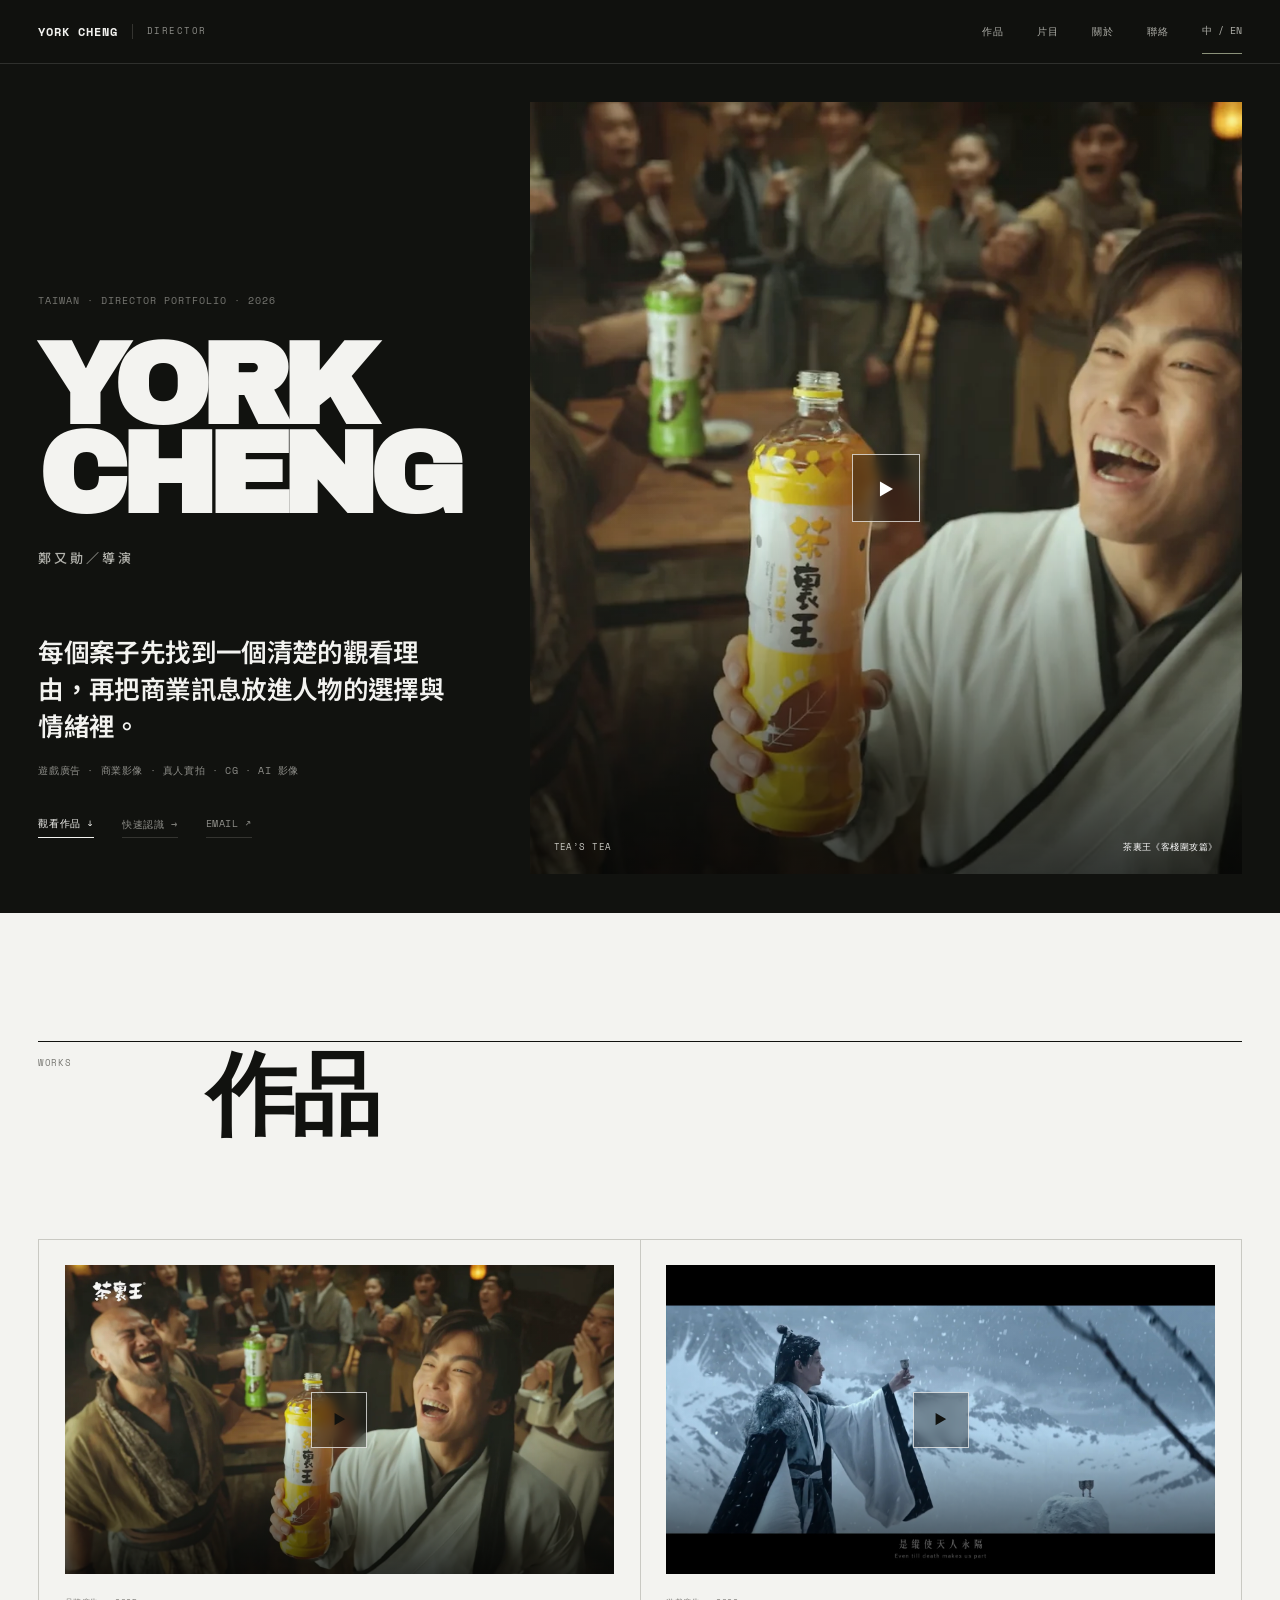
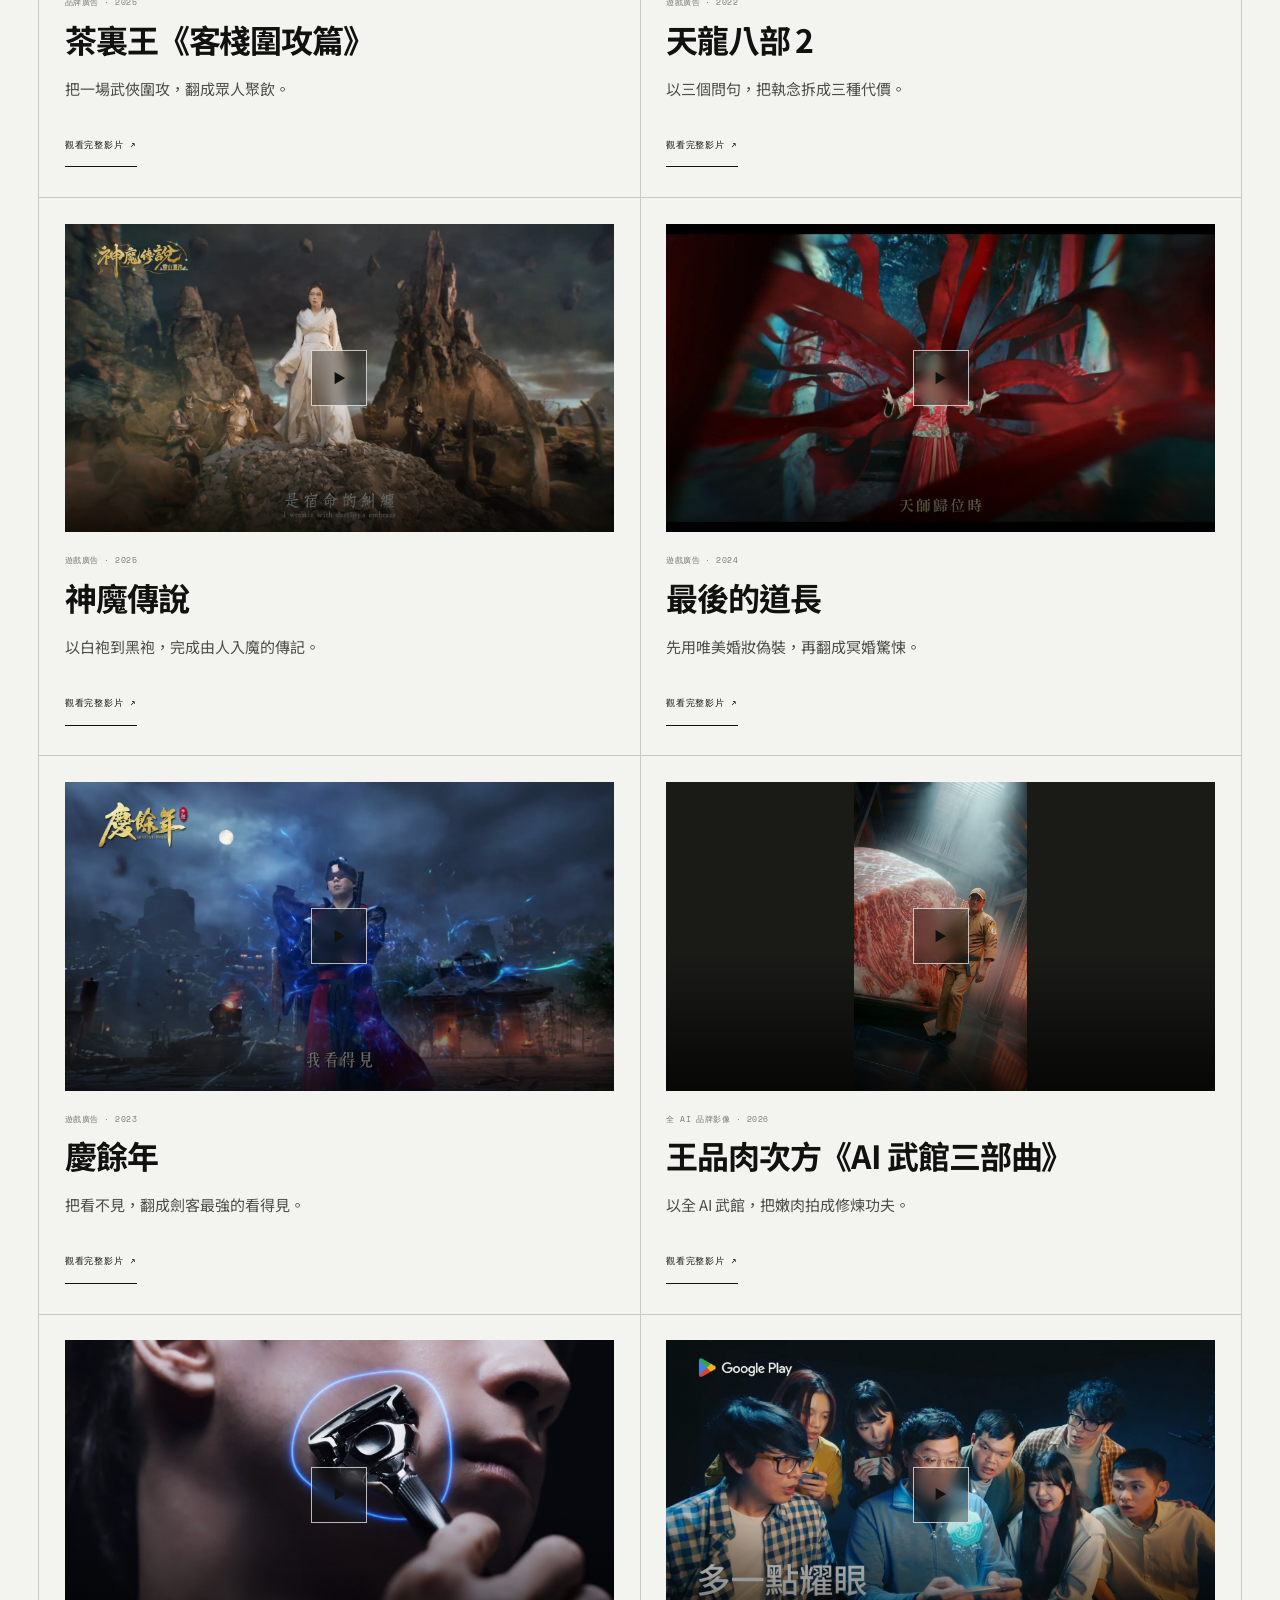
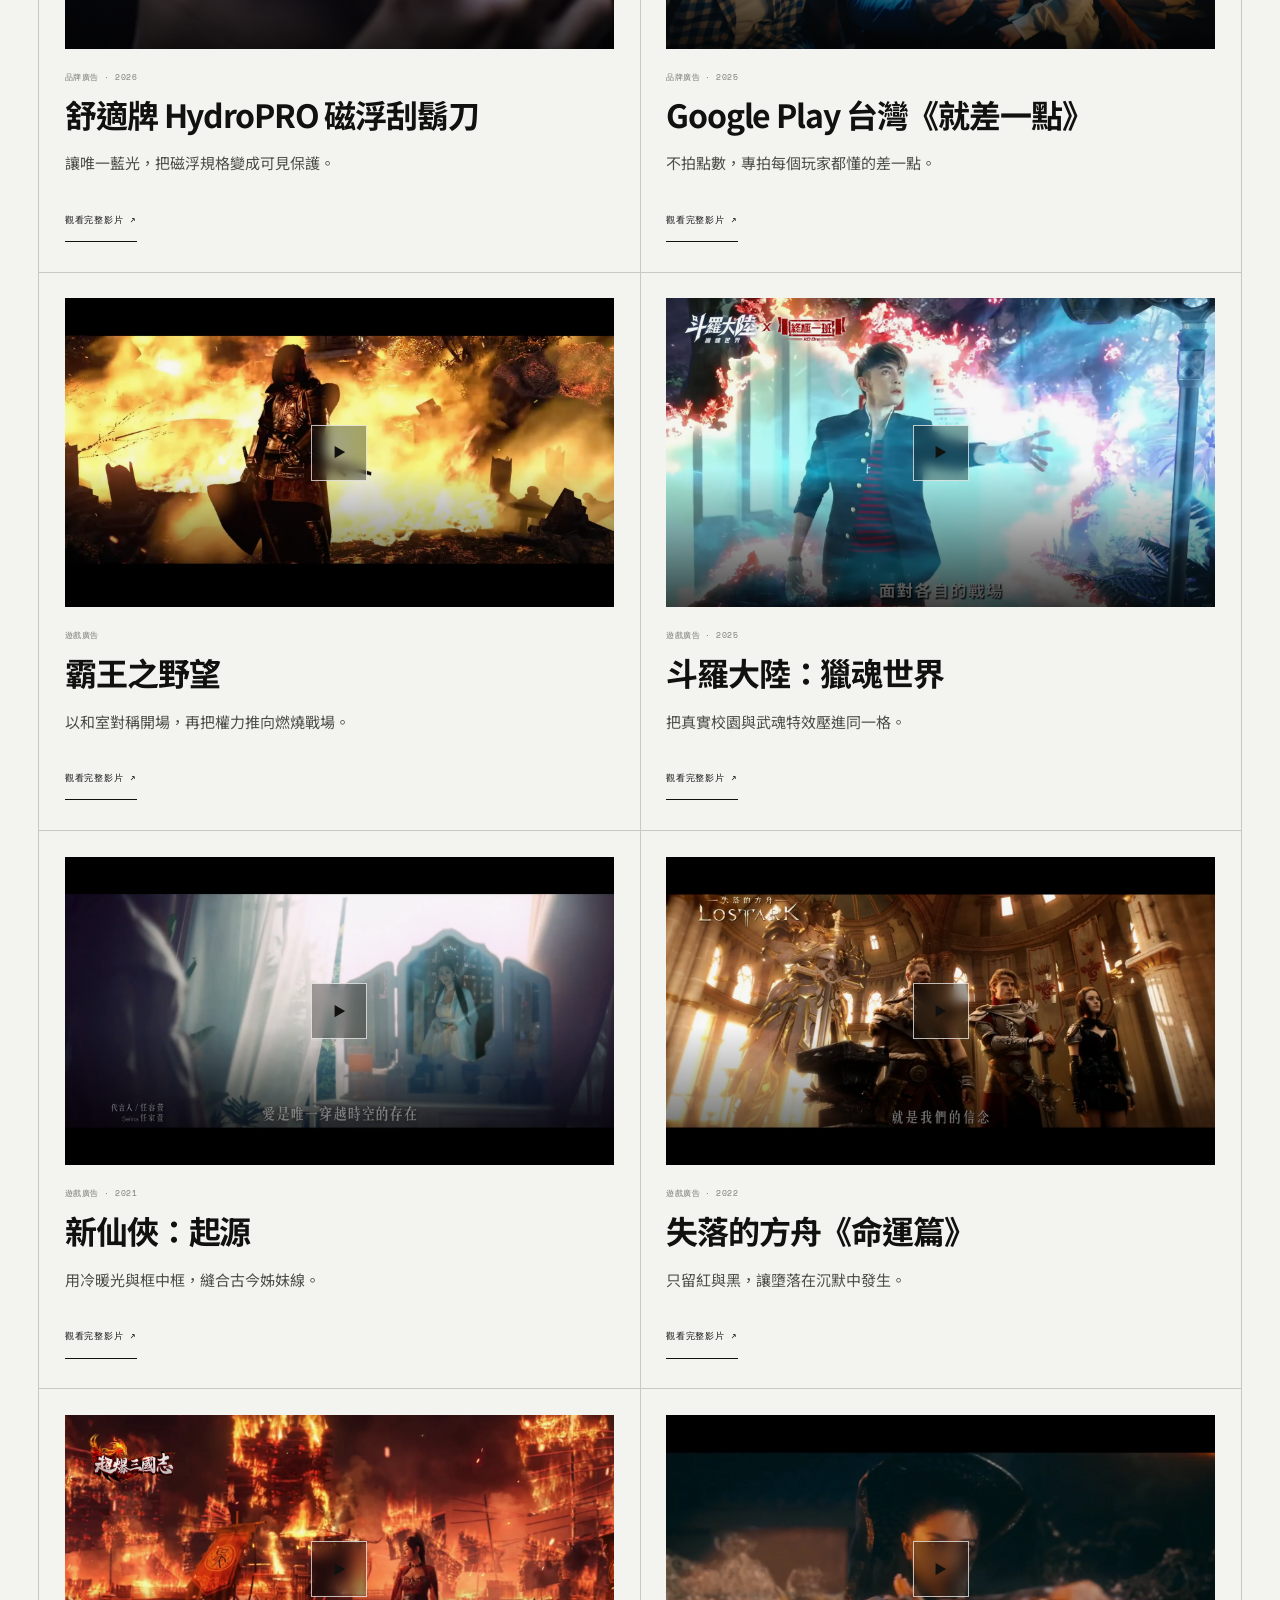
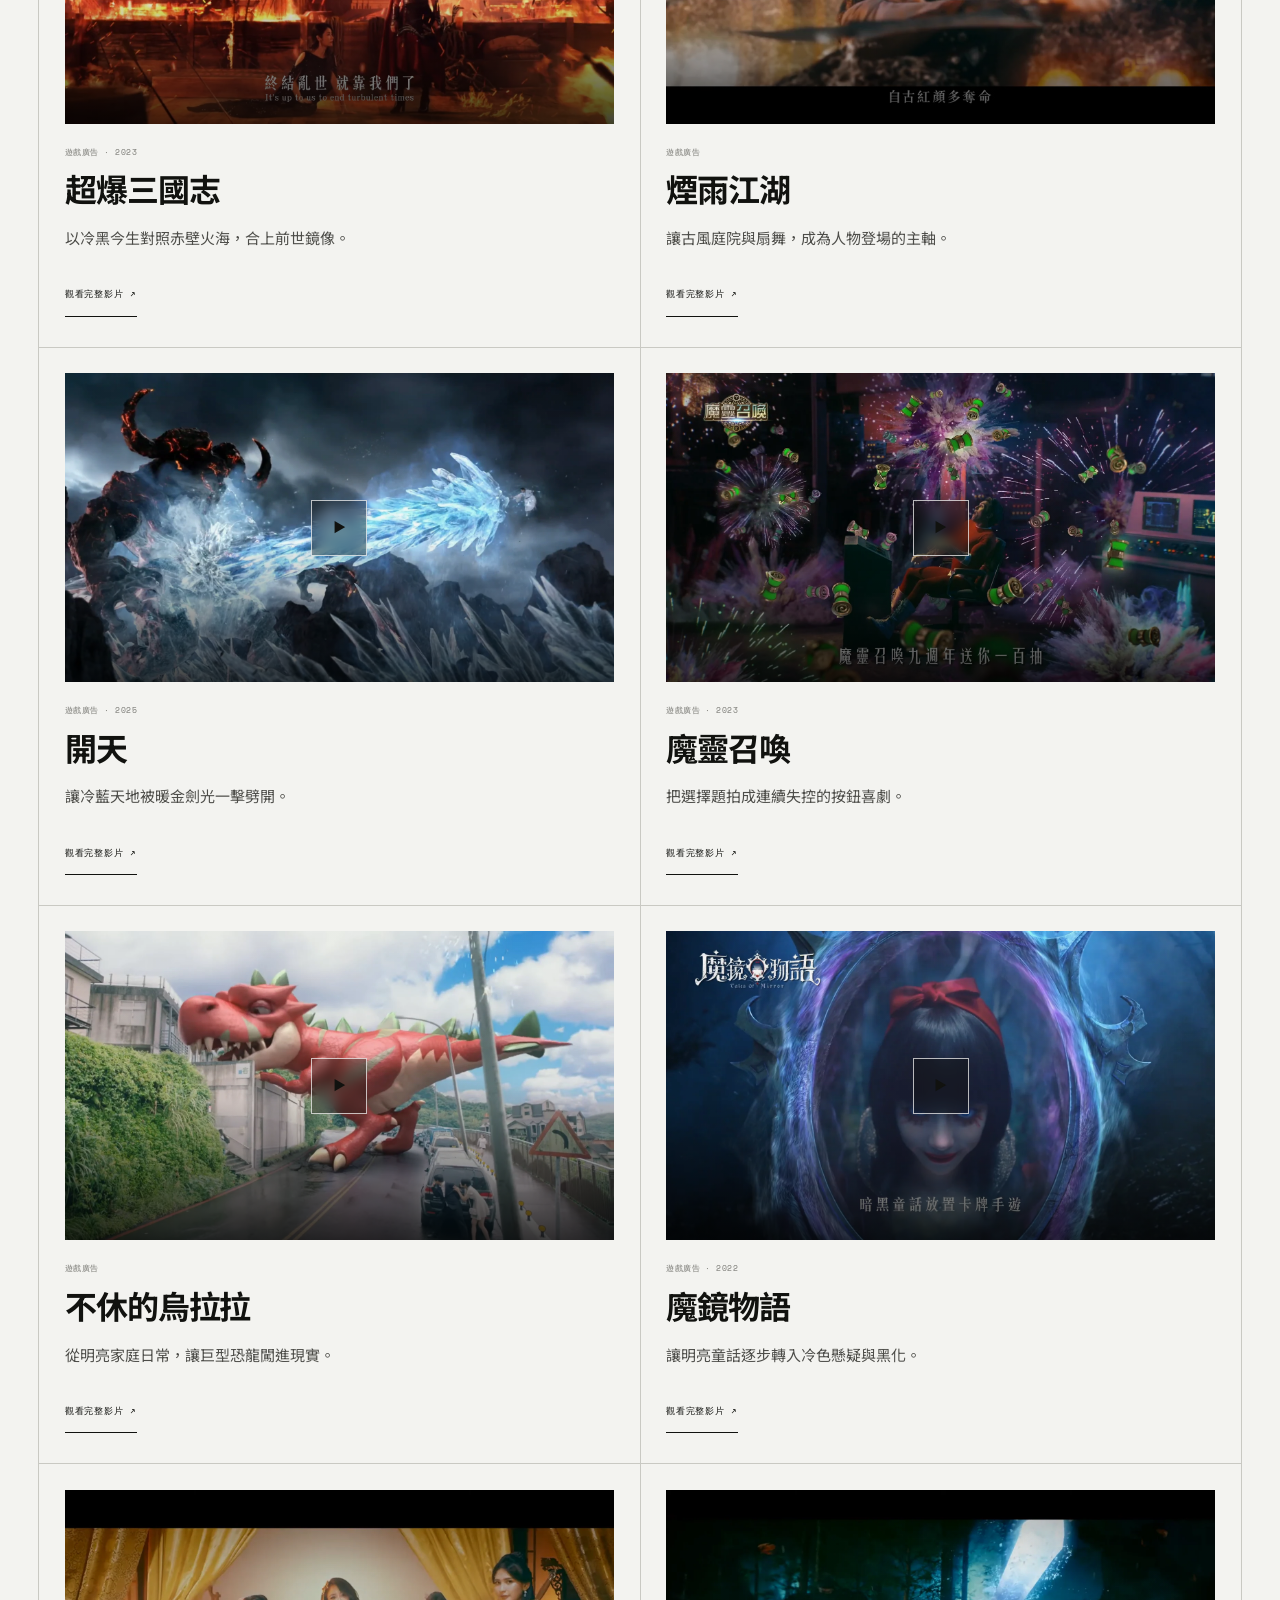
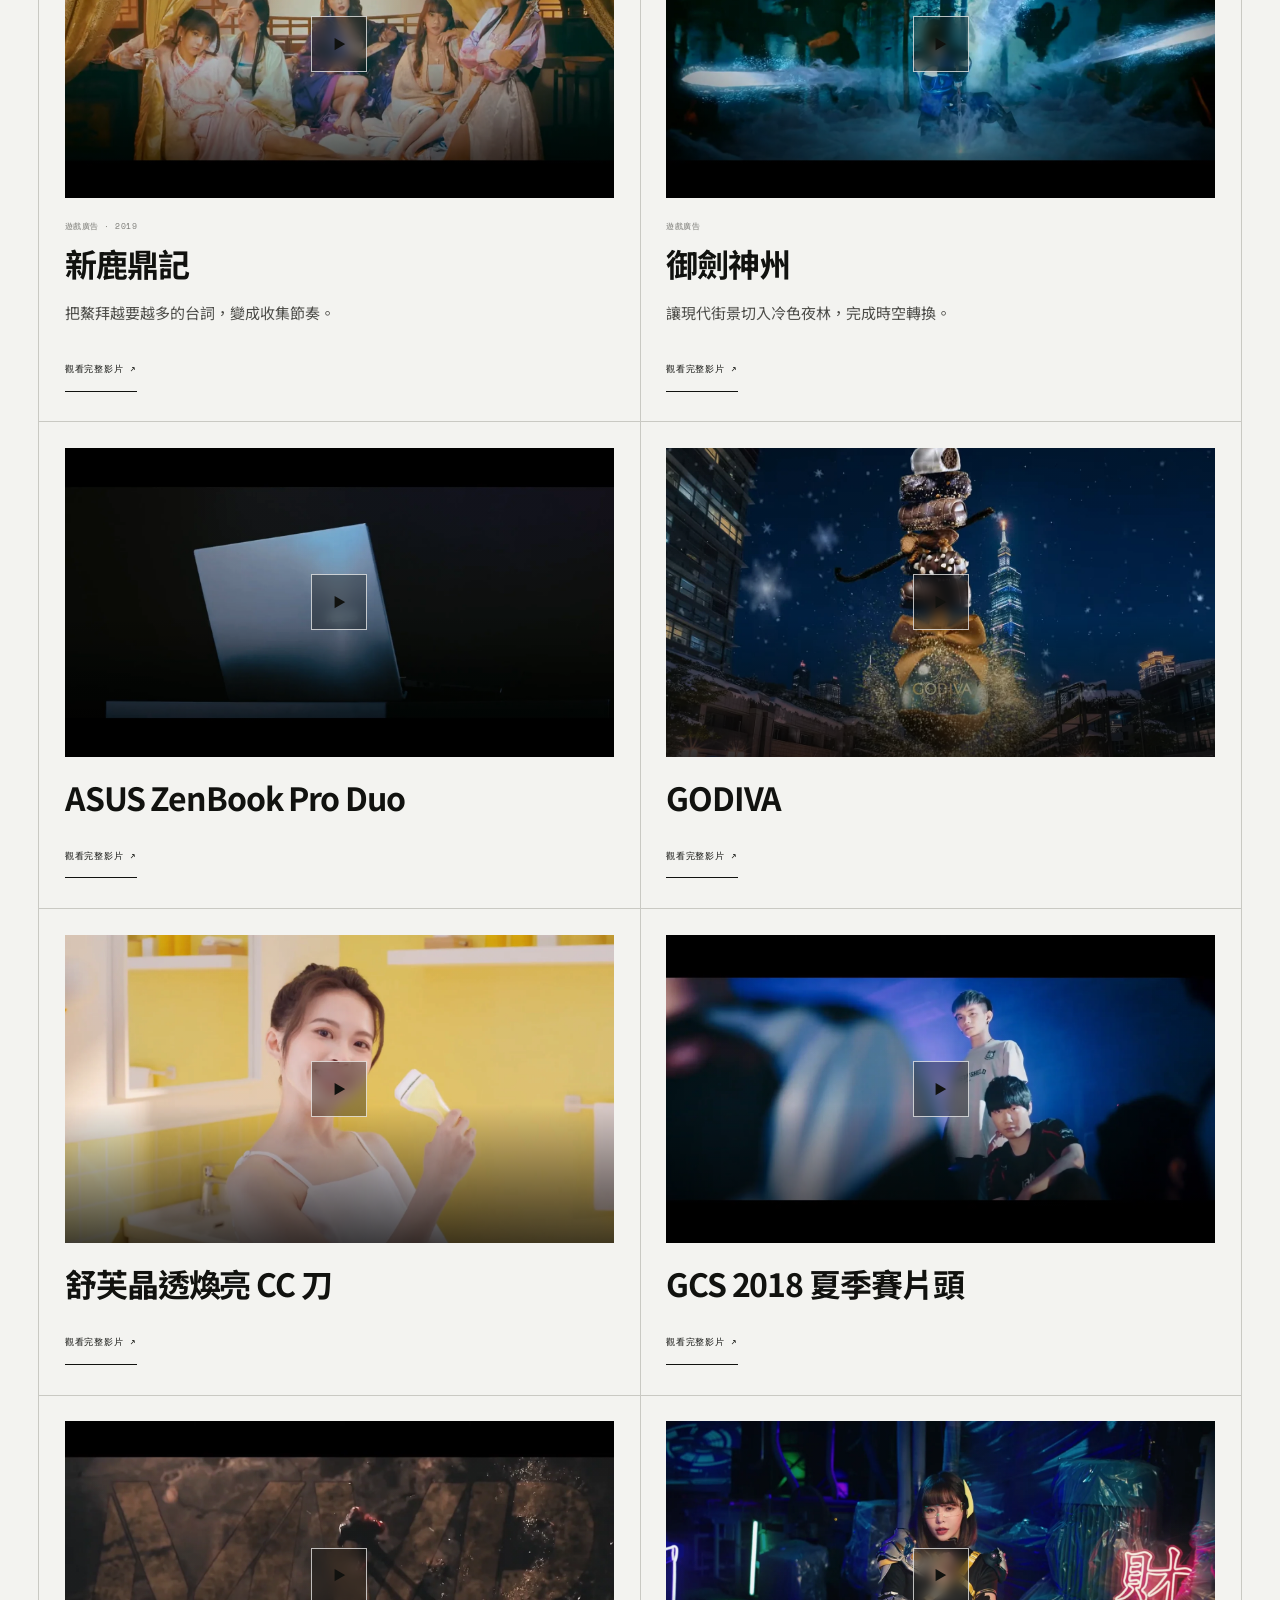
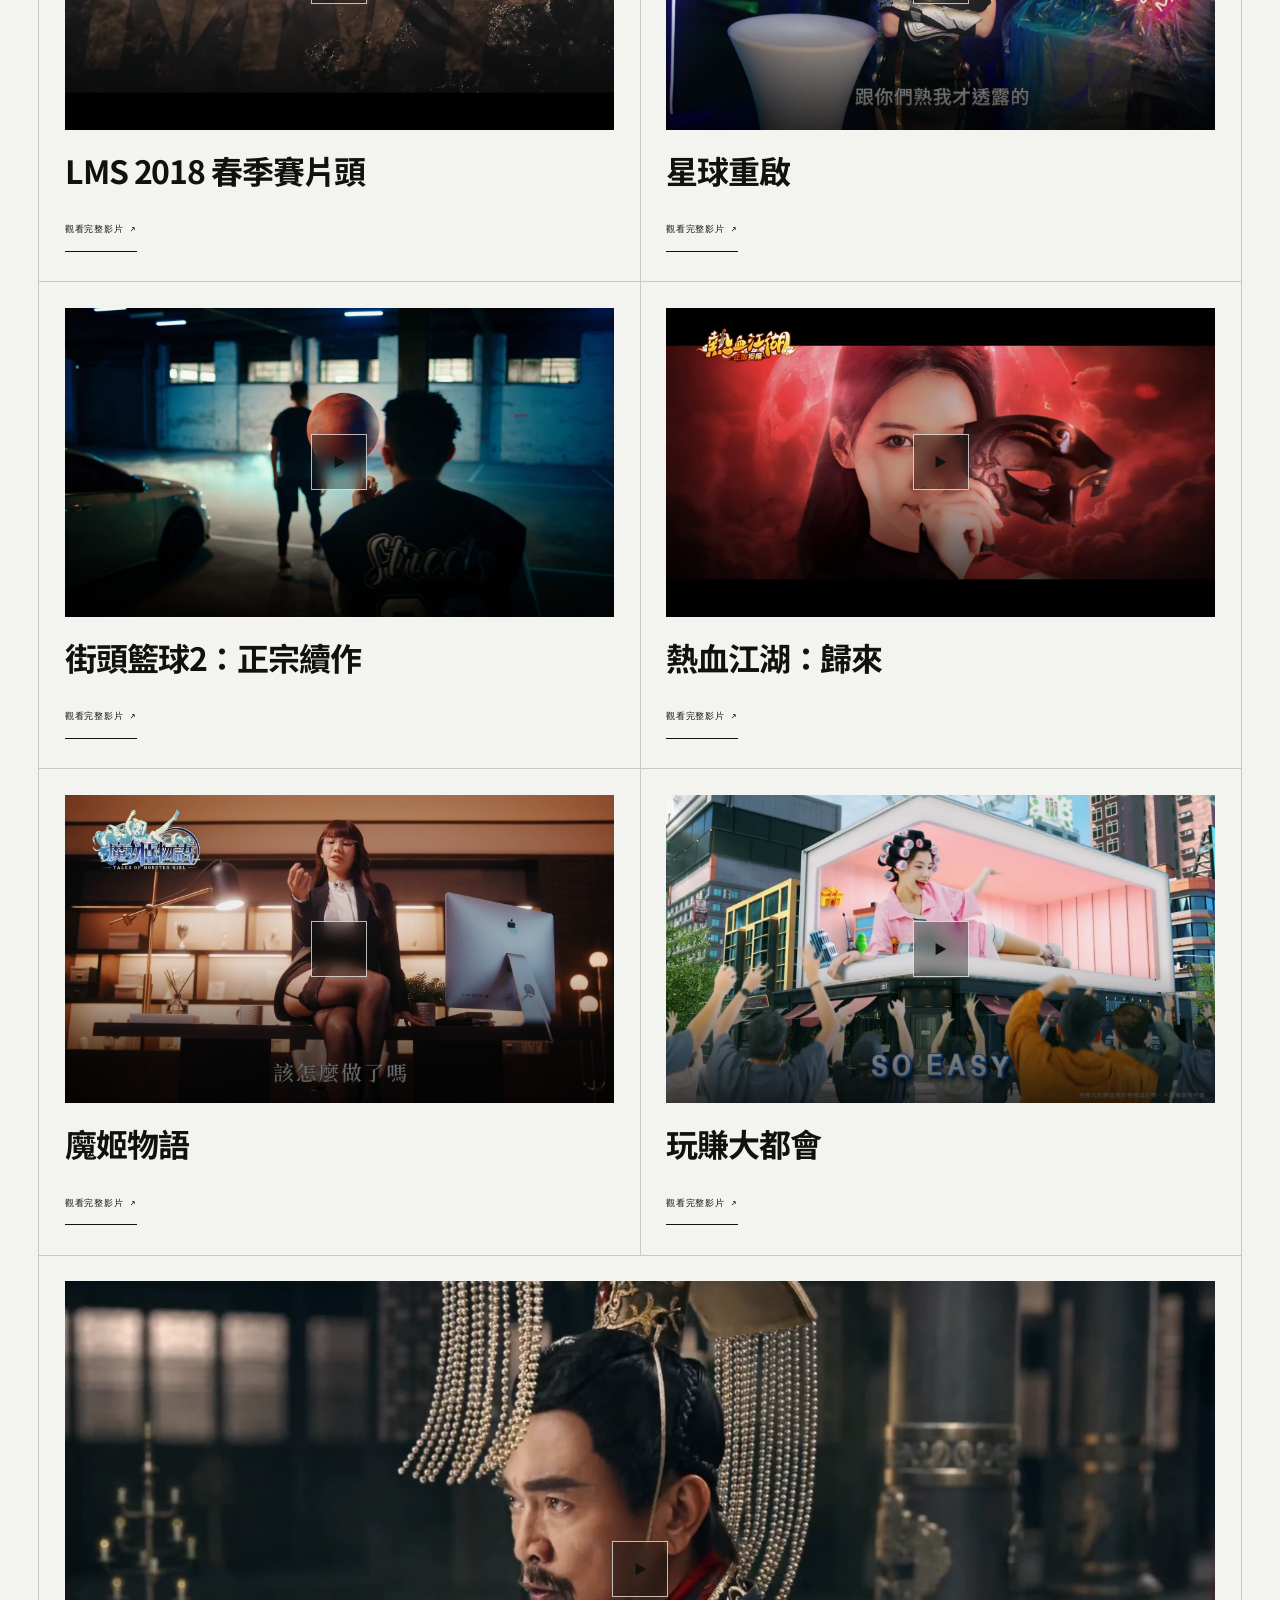
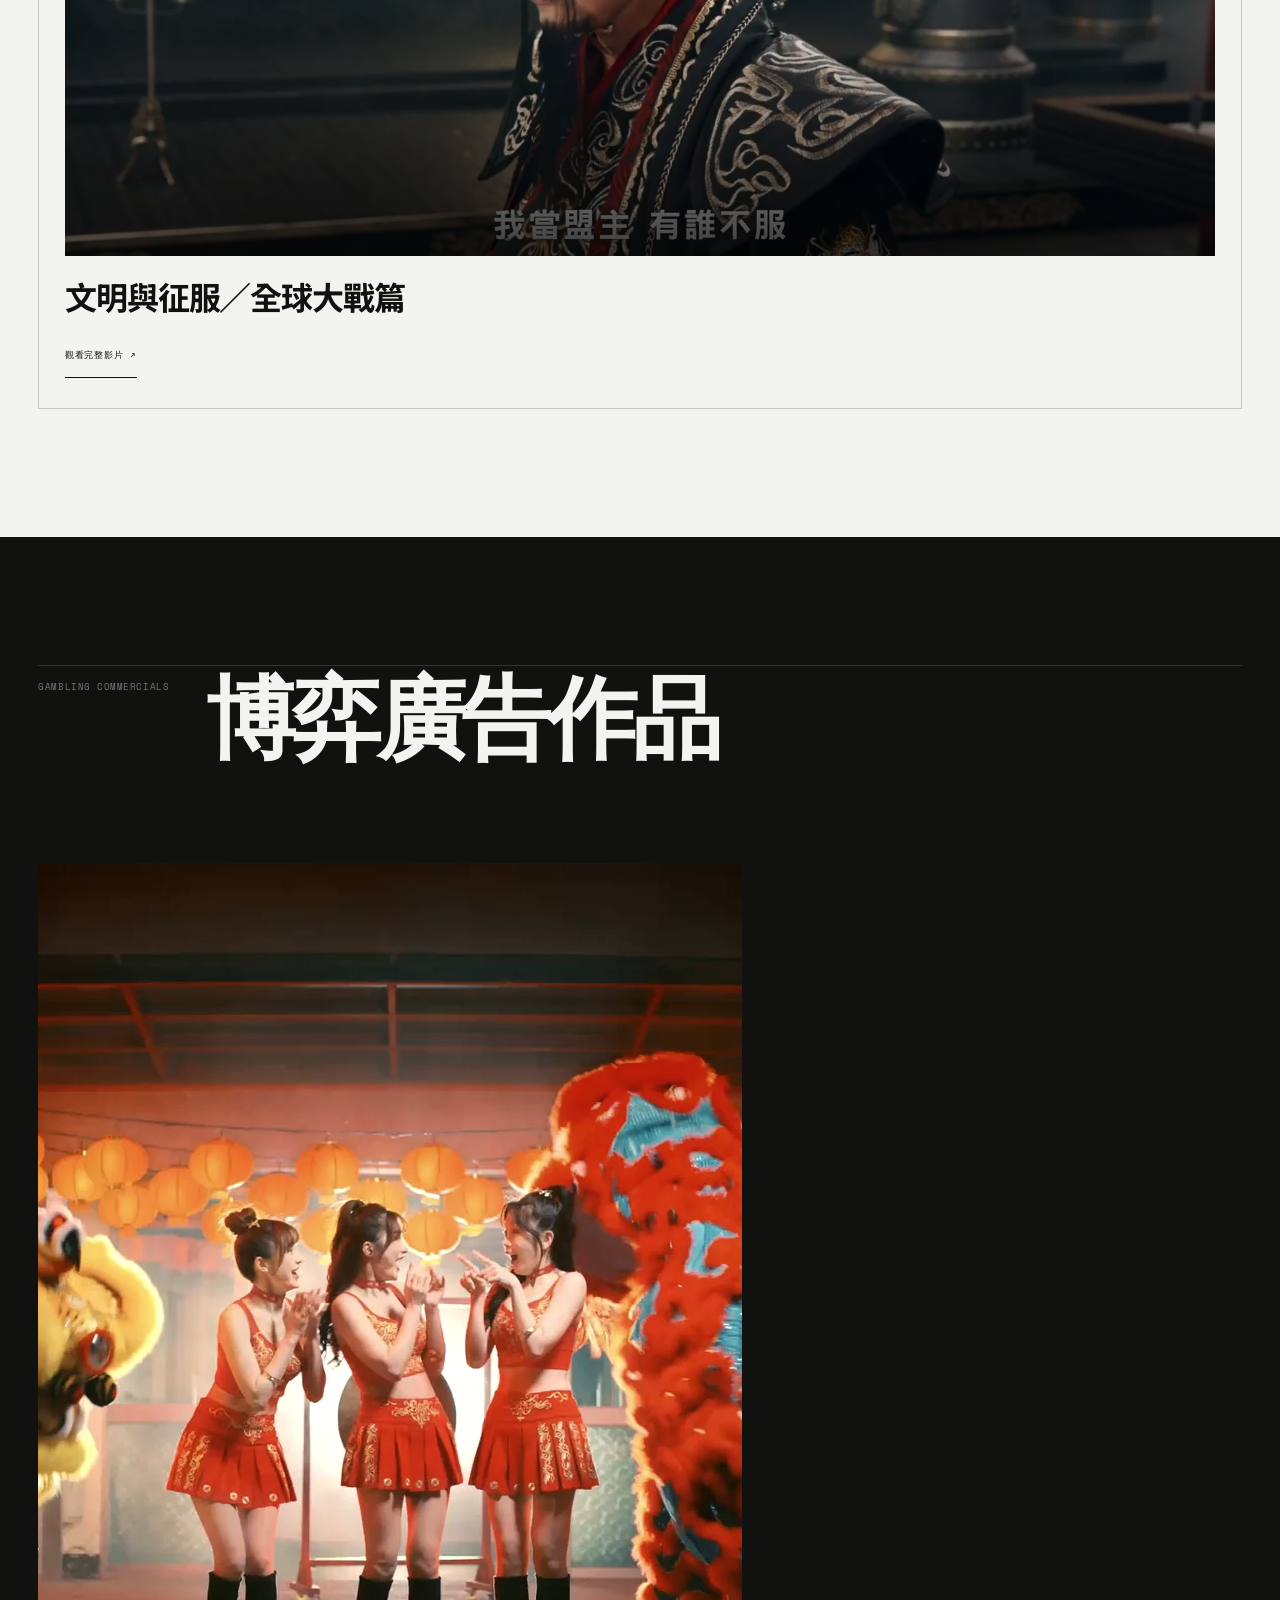
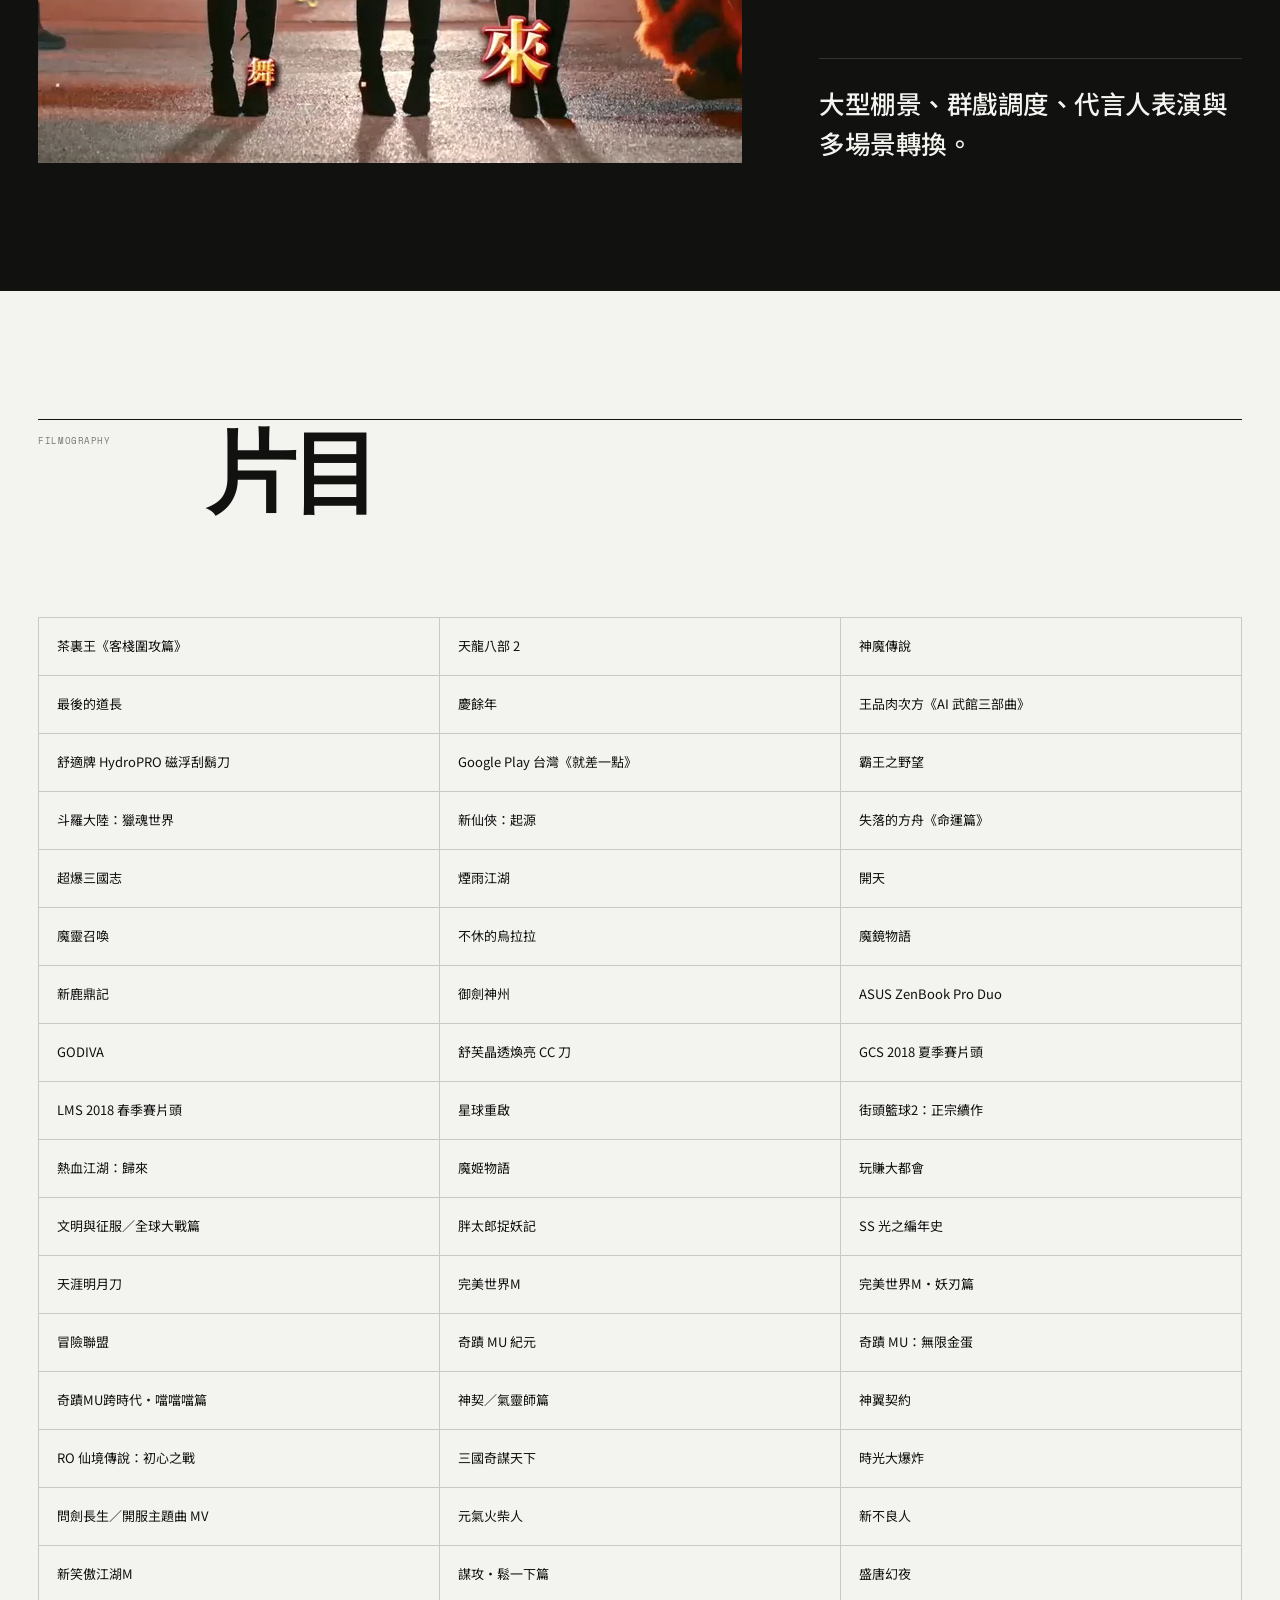
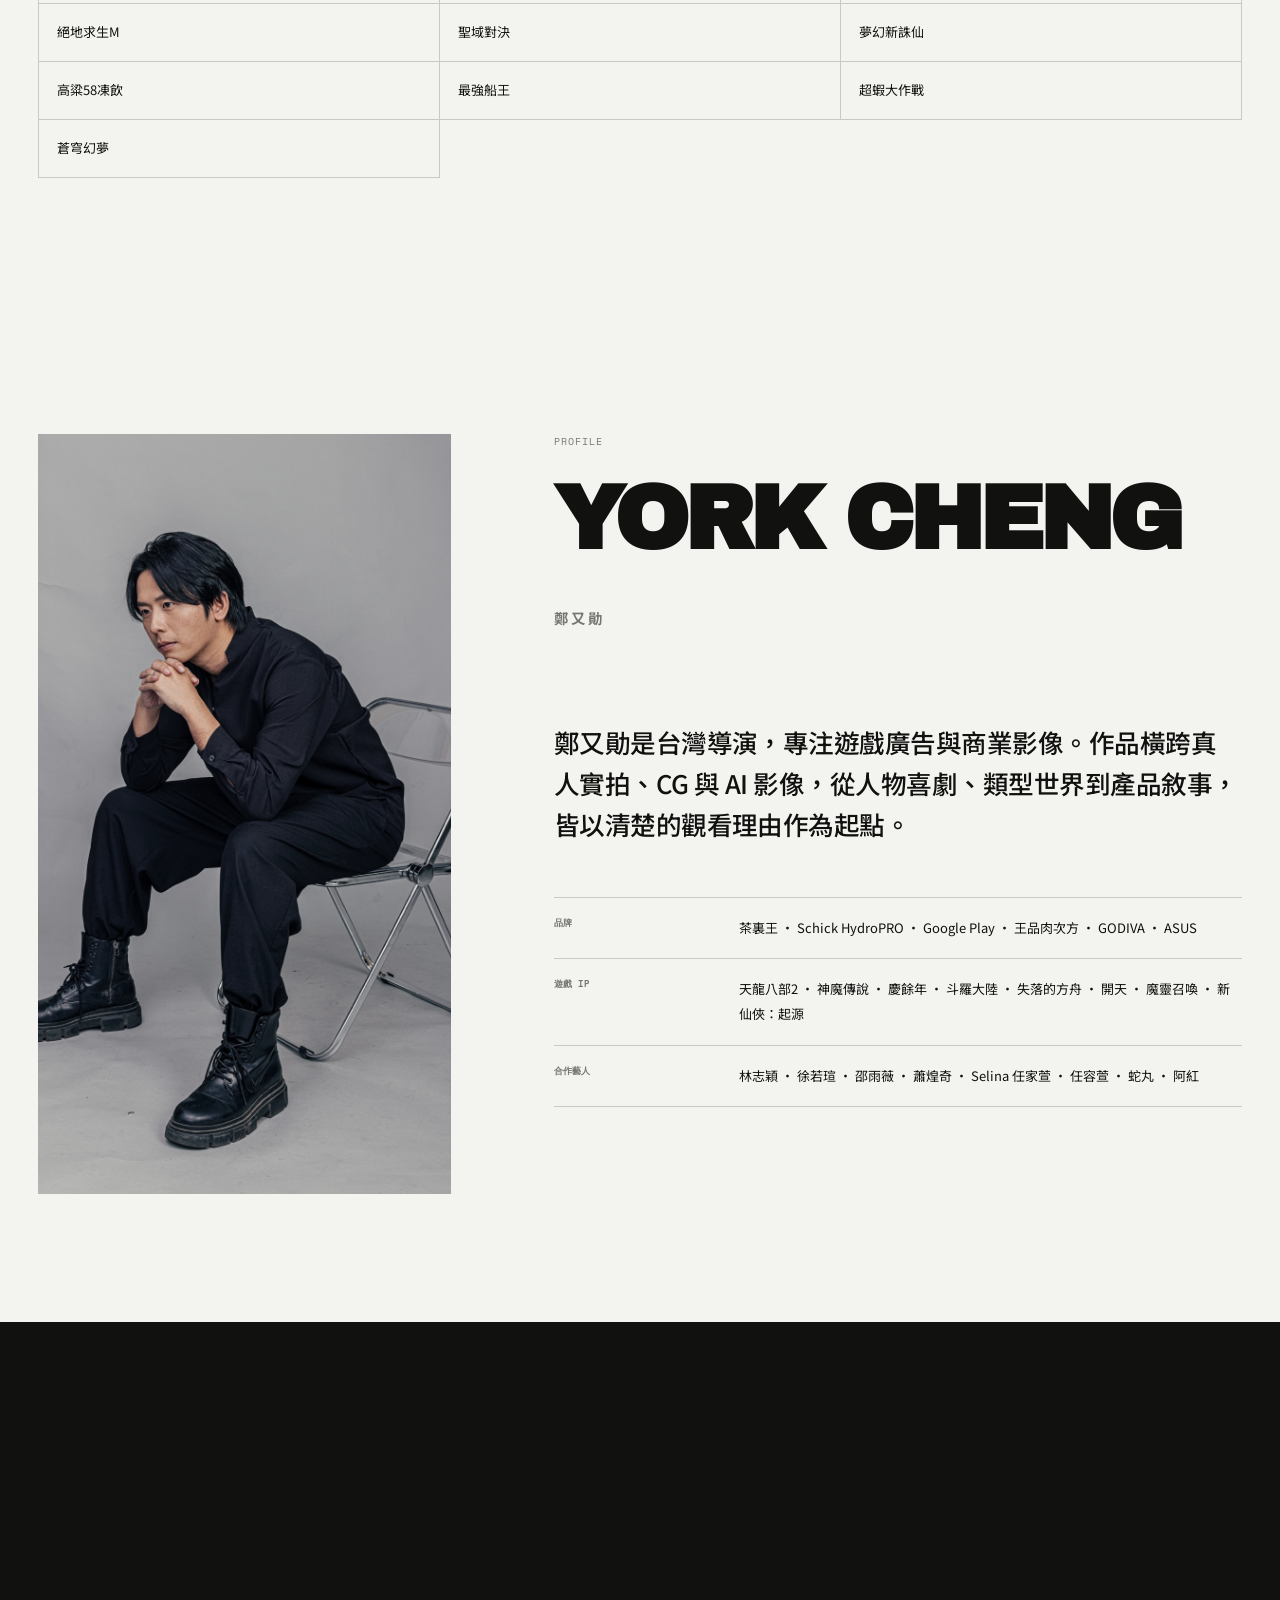
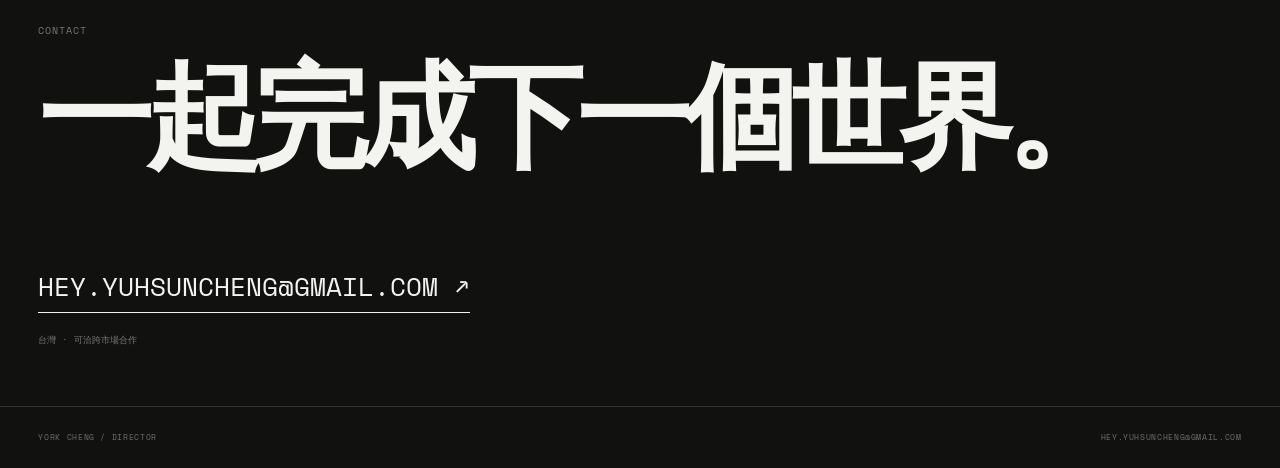
==== commit c8270fe0: "Add quick introduction experience" ====
--- a/index.html
+++ b/index.html
@@ -19,7 +19,7 @@
   <link rel="preconnect" href="https://fonts.googleapis.com">
   <link rel="preconnect" href="https://fonts.gstatic.com" crossorigin>
   <link href="https://fonts.googleapis.com/css2?family=Archivo+Black&family=Noto+Sans+TC:wght@400;500;600;700&family=Space+Mono:wght@400;700&display=swap" rel="stylesheet">
-  <link rel="stylesheet" href="css/style.css?v=20260823a">
+  <link rel="stylesheet" href="css/style.css?v=20260823b">
 </head>
 <body>
   <a class="skip-link" href="#main">Skip to content</a>
@@ -47,6 +47,7 @@
         <p class="hero-disciplines" id="hero-disciplines"></p>
         <div class="hero-actions">
           <a class="text-link" href="#works" data-label-zh="觀看作品 ↓" data-label-en="View works ↓">觀看作品 ↓</a>
+          <button class="text-link muted quick-open" id="quick-open" type="button" data-label-zh="快速認識 →" data-label-en="Quick introduction →">快速認識 →</button>
           <a class="text-link muted" href="mailto:hey.yuhsuncheng@gmail.com">EMAIL ↗</a>
         </div>
       </div>
@@ -119,6 +120,25 @@
     <div class="video-frame" id="video-frame"></div>
   </dialog>
 
-  <script src="js/script.js?v=20260823a"></script>
+  <dialog class="quick-dialog" id="quick-dialog" aria-labelledby="quick-title">
+    <div class="quick-shell">
+      <header class="quick-head">
+        <p class="quick-kicker" id="quick-kicker">DIRECTOR PORTFOLIO</p>
+        <div class="quick-head-actions">
+          <p class="quick-progress" id="quick-progress" aria-live="polite">01 / 09</p>
+          <button class="quick-lang-toggle" id="quick-lang-toggle" type="button" aria-label="Switch language">中 / EN</button>
+          <button class="quick-close" id="quick-close" type="button" aria-label="Close quick introduction">CLOSE ×</button>
+        </div>
+      </header>
+      <div class="quick-dots" id="quick-dots" aria-label="Quick introduction slides"></div>
+      <div class="quick-stage" id="quick-stage"></div>
+      <footer class="quick-controls">
+        <button id="quick-prev" type="button" aria-label="Previous slide">← <span data-label-zh="上一頁" data-label-en="Previous">上一頁</span></button>
+        <button id="quick-next" type="button" aria-label="Next slide"><span data-label-zh="下一頁" data-label-en="Next">下一頁</span> →</button>
+      </footer>
+    </div>
+  </dialog>
+
+  <script src="js/script.js?v=20260823b"></script>
 </body>
 </html>
--- a/css/style.css
+++ b/css/style.css
@@ -46,6 +46,7 @@
 .hero-actions{display:flex;flex-wrap:wrap;gap:28px;margin-top:36px}
 .text-link{padding-bottom:4px;border-bottom:1px solid var(--paper);font-family:var(--mono);font-size:10px;text-transform:uppercase;letter-spacing:.06em}
 .text-link.muted{border-color:var(--line-dark);color:#8d8d88}
+.quick-open{padding-left:0;padding-right:0;background:transparent;cursor:pointer}
 .hero-media{position:relative;width:100%;min-width:0;min-height:calc(100vh - 128px);padding:0;overflow:hidden;background:#23231f;color:white;cursor:pointer;text-align:left}
 .hero-media img{height:100%;object-fit:cover;filter:saturate(.84) contrast(1.05);transition:transform .7s cubic-bezier(.2,.7,.2,1)}
 .media-button:hover img,.media-button:focus-visible img{transform:scale(1.018)}
@@ -116,6 +117,37 @@
 .video-frame{aspect-ratio:16/9;background:#000}
 .video-frame iframe{width:100%;height:100%;border:0}
 
+.quick-dialog{width:100vw;max-width:none;height:100dvh;max-height:none;margin:0;padding:0;overflow:auto;border:0;background:var(--dark);color:var(--paper)}
+.quick-dialog::backdrop{background:rgba(0,0,0,.88)}
+.quick-shell{min-height:100dvh;padding:clamp(18px,3vw,44px);display:flex;flex-direction:column}
+.quick-head{display:flex;align-items:flex-start;justify-content:space-between;gap:28px;padding-bottom:16px;border-bottom:1px solid var(--line-dark)}
+.quick-kicker,.quick-progress{margin:0;font-family:var(--mono);font-size:10px;letter-spacing:.1em;line-height:1.5}
+.quick-kicker{color:#8d8d88}.quick-head-actions{display:flex;align-items:center;gap:24px}.quick-progress{color:var(--paper)}
+.quick-close,.quick-lang-toggle{min-height:36px;padding:0;background:transparent;color:inherit;font-family:var(--mono);font-size:10px;letter-spacing:.08em;cursor:pointer}
+.quick-dots{display:flex;gap:5px;flex-wrap:wrap;padding:20px 0}
+.quick-dot{width:34px;height:30px;padding:0;background:transparent;color:#85857f;border:1px solid var(--line-dark);font-family:var(--mono);font-size:8px;cursor:pointer}
+.quick-dot[aria-current="step"]{background:var(--paper);color:var(--dark);border-color:var(--paper)}
+.quick-stage{flex:1;display:grid;grid-template-columns:minmax(280px,4fr) minmax(360px,5fr);gap:clamp(32px,6vw,112px);align-items:stretch;min-height:0;padding:clamp(20px,3vh,36px) 0}
+.quick-copy{min-width:0;display:flex;flex-direction:column;justify-content:center;align-items:flex-start;padding:clamp(0px,2vw,24px) 0}
+.quick-context{margin:0 0 clamp(22px,4vh,52px);font-family:var(--mono);font-size:10px;letter-spacing:.08em;line-height:1.6;color:var(--accent)}
+.quick-title{max-width:740px;margin:0;font-family:var(--display);font-size:clamp(42px,5.3vw,92px);line-height:.94;letter-spacing:-.06em}
+.quick-description{max-width:680px;margin:clamp(26px,4vh,52px) 0 0;font-size:clamp(17px,1.6vw,23px);font-weight:500;line-height:1.6;letter-spacing:-.025em}
+.quick-links{display:flex;flex-wrap:wrap;gap:10px;margin-top:clamp(26px,4vh,48px)}
+.quick-watch,.quick-email{min-height:42px;padding:9px 12px;background:transparent;color:inherit;border:1px solid currentColor;font-family:var(--mono);font-size:9px;letter-spacing:.04em;cursor:pointer;text-align:left}
+.quick-email{display:inline-flex;align-items:center;margin-top:clamp(28px,5vh,64px);overflow-wrap:anywhere}
+.quick-visual{min-width:0;min-height:0;overflow:hidden;background:var(--dark-2);display:flex;align-items:center;justify-content:center;align-self:center;aspect-ratio:16/9}
+.quick-visual img{width:100%;height:100%;object-fit:contain}
+.quick-controls{display:flex;justify-content:space-between;gap:16px;padding-top:16px;border-top:1px solid var(--line-dark)}
+.quick-controls button{min-height:44px;padding:0;background:transparent;color:inherit;font-family:var(--mono);font-size:10px;letter-spacing:.08em;cursor:pointer}
+.quick-controls button:disabled{opacity:.3;cursor:not-allowed}
+.quick-close:focus-visible,.quick-lang-toggle:focus-visible,.quick-dot:focus-visible,.quick-watch:focus-visible,.quick-email:focus-visible,.quick-controls button:focus-visible{outline:2px solid var(--accent);outline-offset:3px}
+.quick-theme-light{background:var(--paper);color:var(--ink)}
+.quick-theme-light .quick-head,.quick-theme-light .quick-controls{border-color:var(--line)}
+.quick-theme-light .quick-progress{color:var(--ink)}
+.quick-theme-light .quick-dot{border-color:var(--line);color:var(--muted)}
+.quick-theme-light .quick-dot[aria-current="step"]{background:var(--ink);color:var(--paper);border-color:var(--ink)}
+.quick-theme-light .quick-visual{background:var(--paper)}
+
 @media(max-width:980px){
   .hero{grid-template-columns:minmax(0,1fr);padding-top:100px}
   .hero-media{min-height:0;aspect-ratio:16/10}
@@ -152,6 +184,10 @@
   .experience-group{grid-template-columns:1fr;gap:7px}
   .contact{min-height:68vh}.contact h2{font-size:clamp(50px,17vw,78px)}
   .video-dialog{width:100vw;border-left:0;border-right:0}.dialog-head h2{font-size:16px}.video-tabs{overflow-x:auto}.video-tab{white-space:nowrap}
+  .quick-shell{padding:16px;min-height:100dvh}.quick-head{gap:8px}.quick-kicker{max-width:44%}.quick-head-actions{gap:9px}.quick-progress,.quick-lang-toggle{white-space:nowrap}
+  .quick-dots{gap:4px;padding:16px 0}.quick-dot{width:calc((100vw - 72px) / 9);height:28px;font-size:7px}
+  .quick-stage{grid-template-columns:1fr;gap:28px;padding:18px 0 28px;flex:0}.quick-copy{padding:0}.quick-context{margin-bottom:20px;font-size:9px}.quick-title{font-size:clamp(38px,12vw,56px)}.quick-description{margin-top:24px;font-size:17px}
+  .quick-links{margin-top:28px}.quick-watch{min-height:40px}.quick-visual{width:100%;aspect-ratio:16/9}.quick-controls{margin-top:auto;background:inherit;position:sticky;bottom:0;padding-bottom:2px}
 }
 
 @media(prefers-reduced-motion:reduce){html{scroll-behavior:auto}.hero-media img,.work-media img{transition:none}}
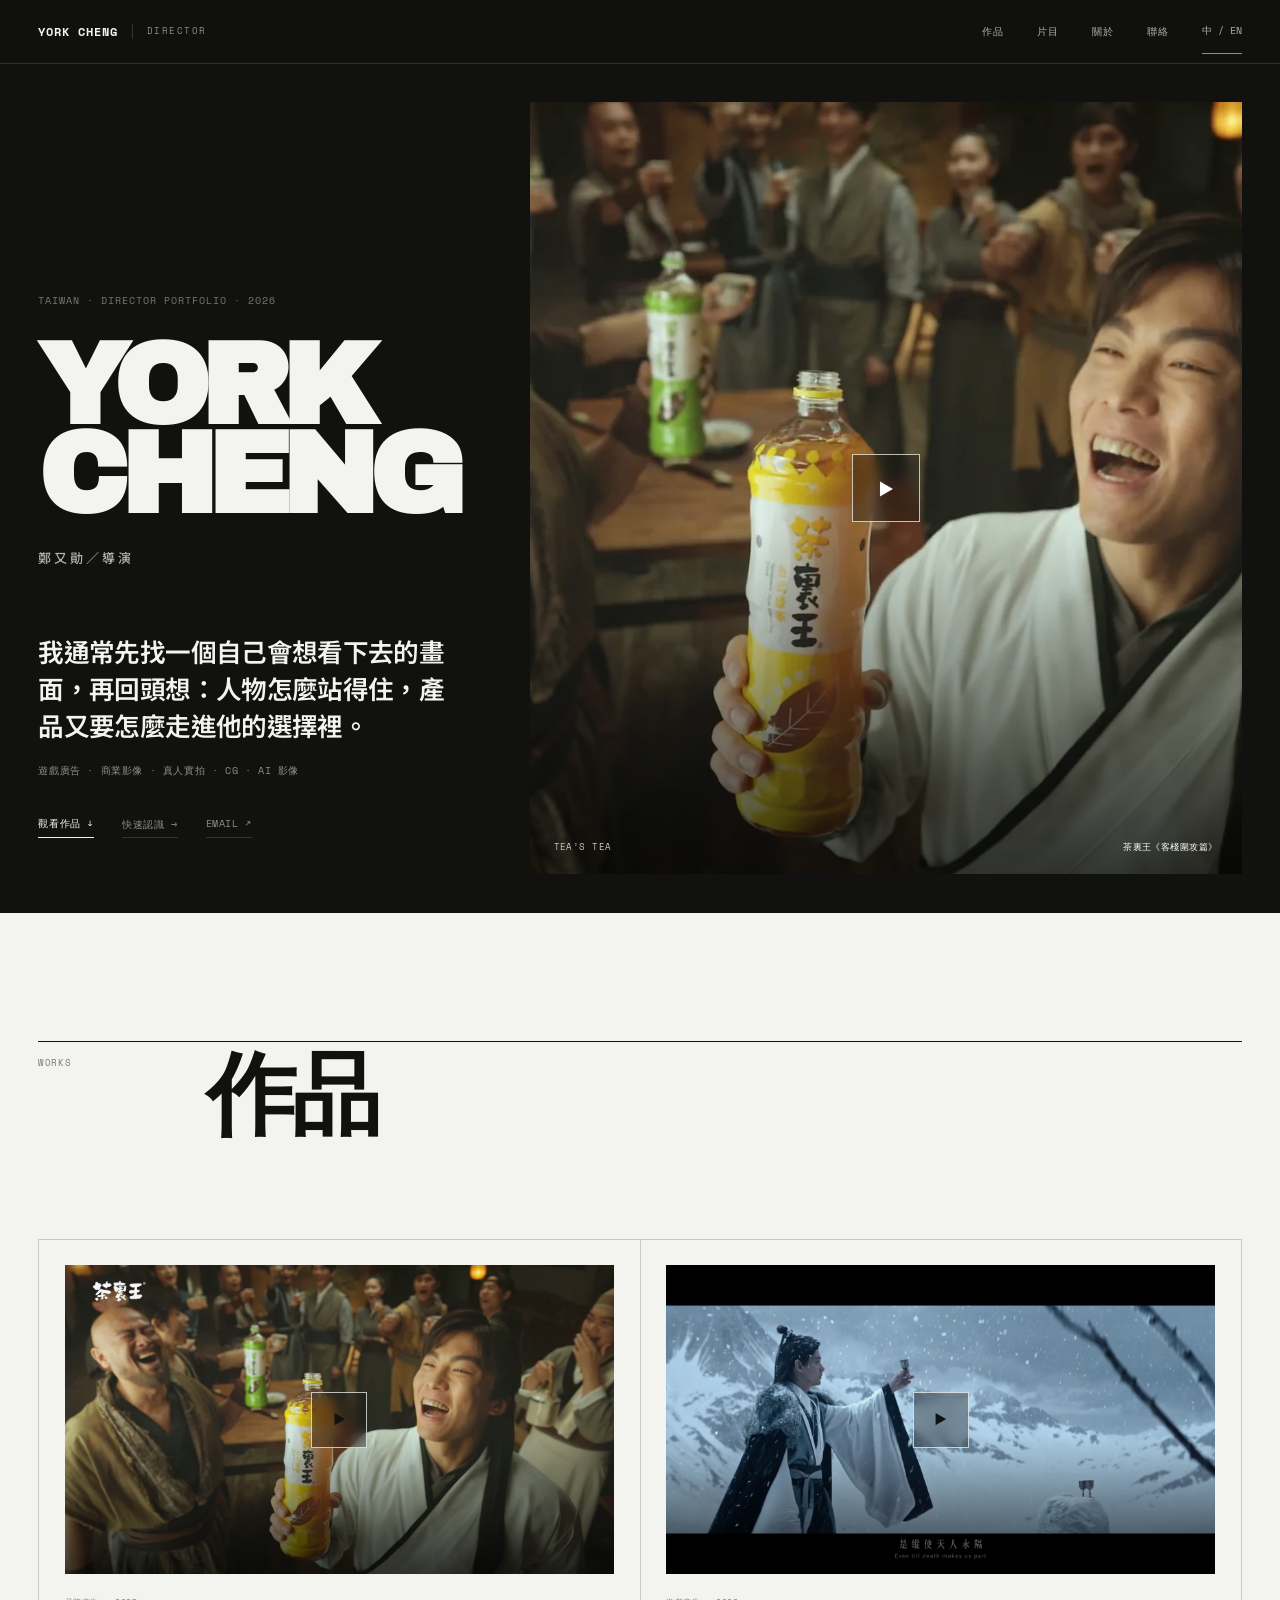
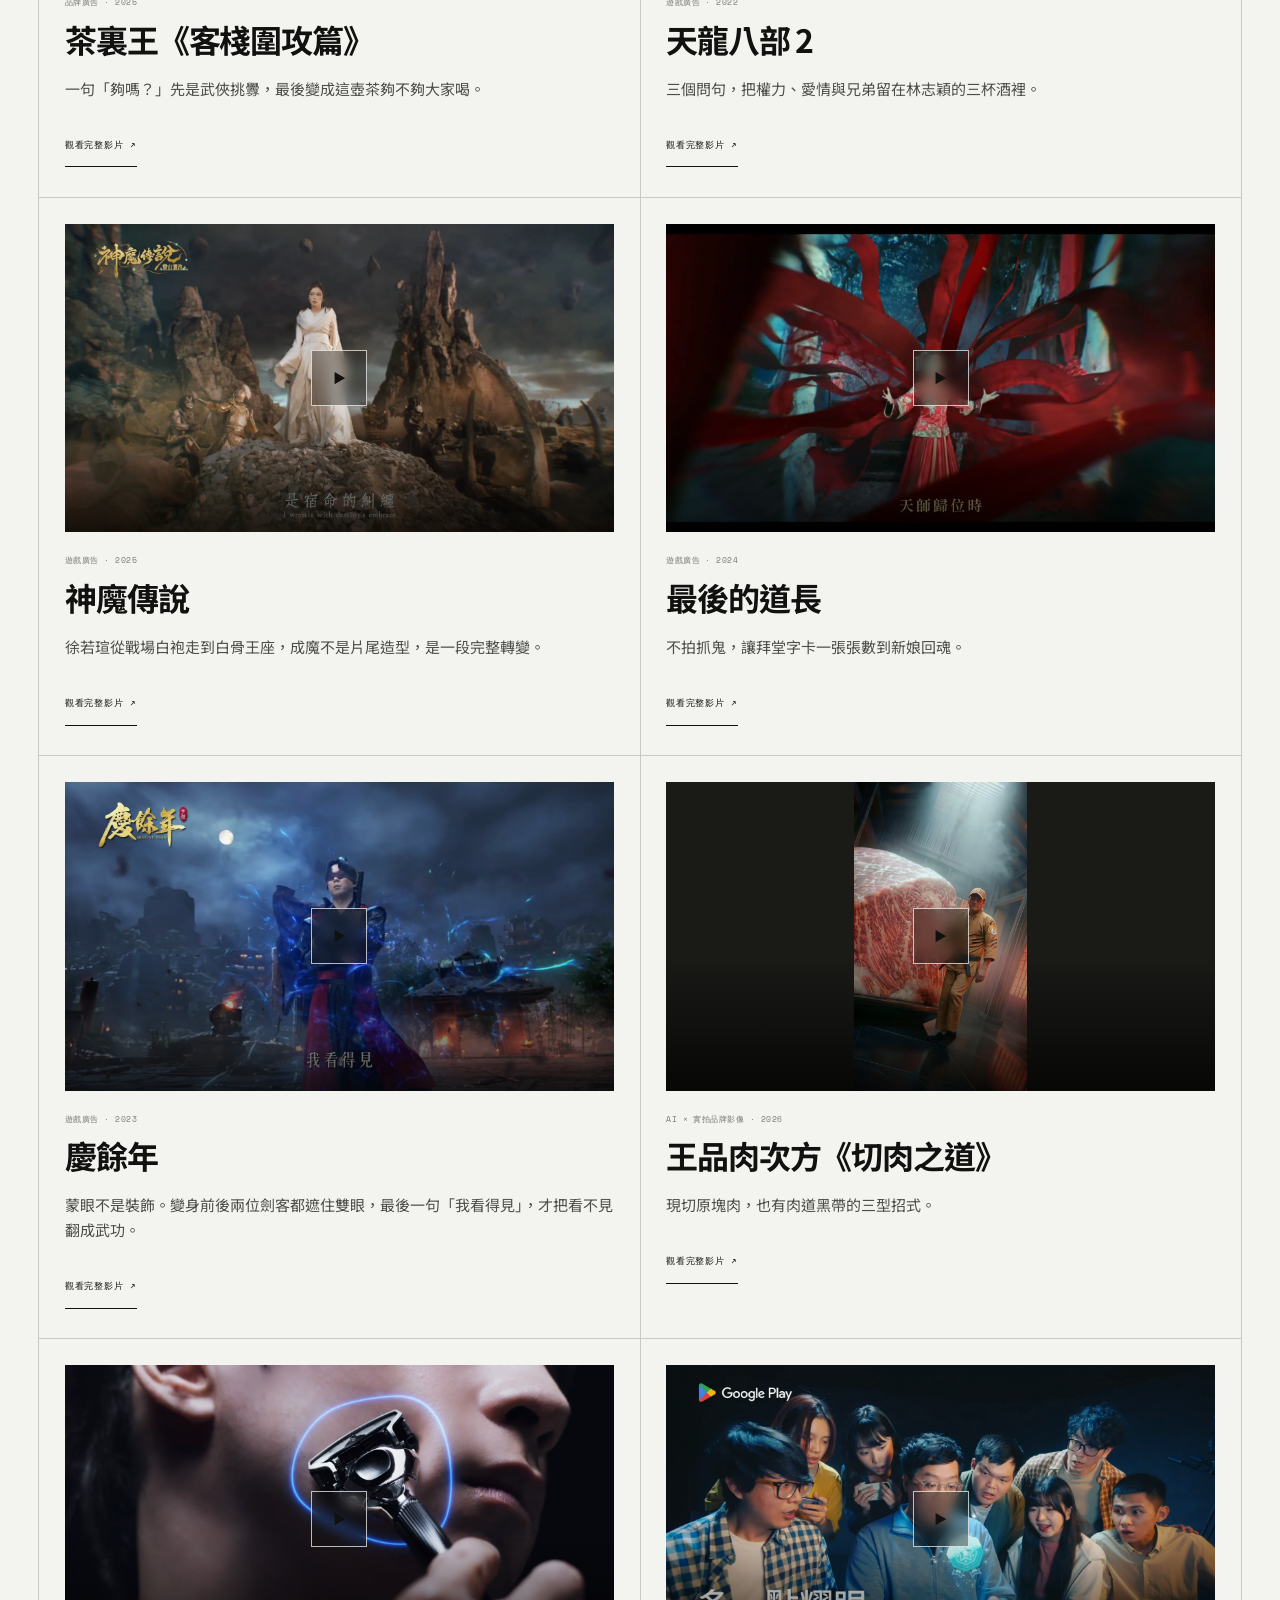
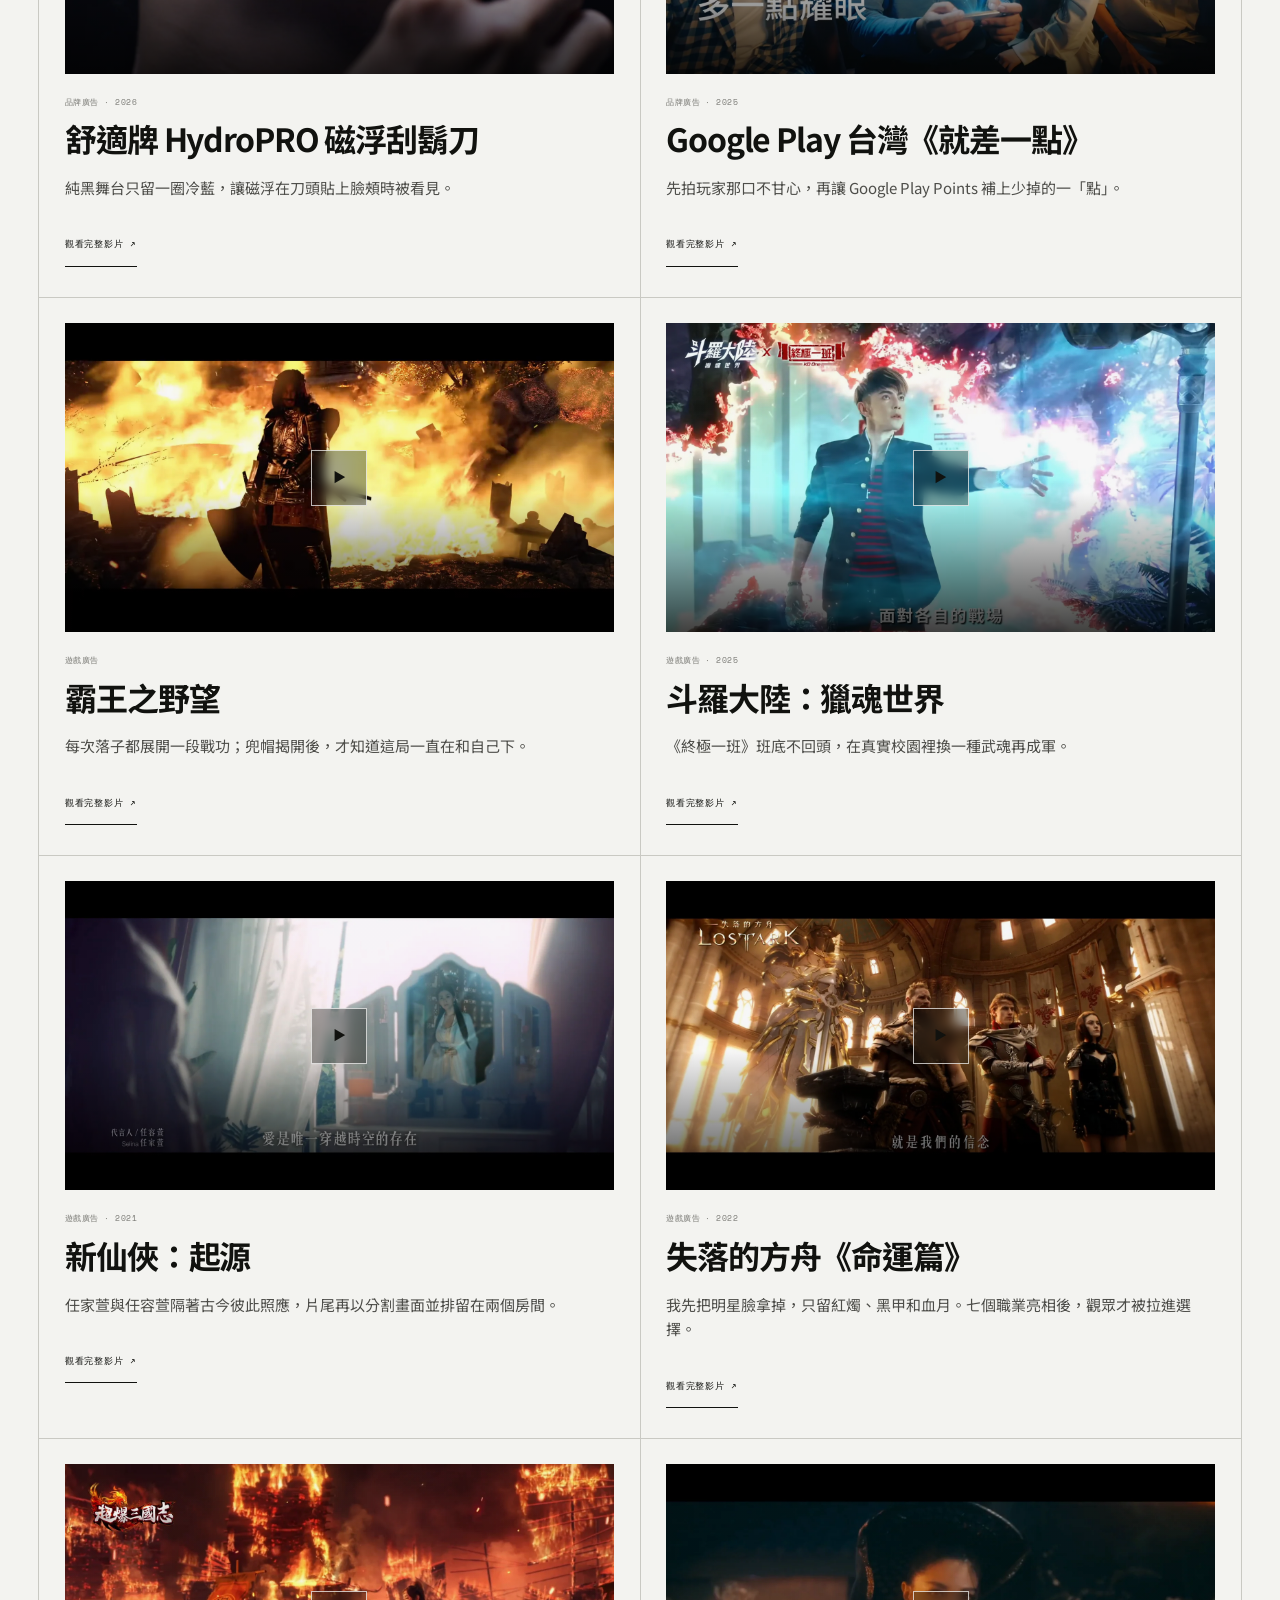
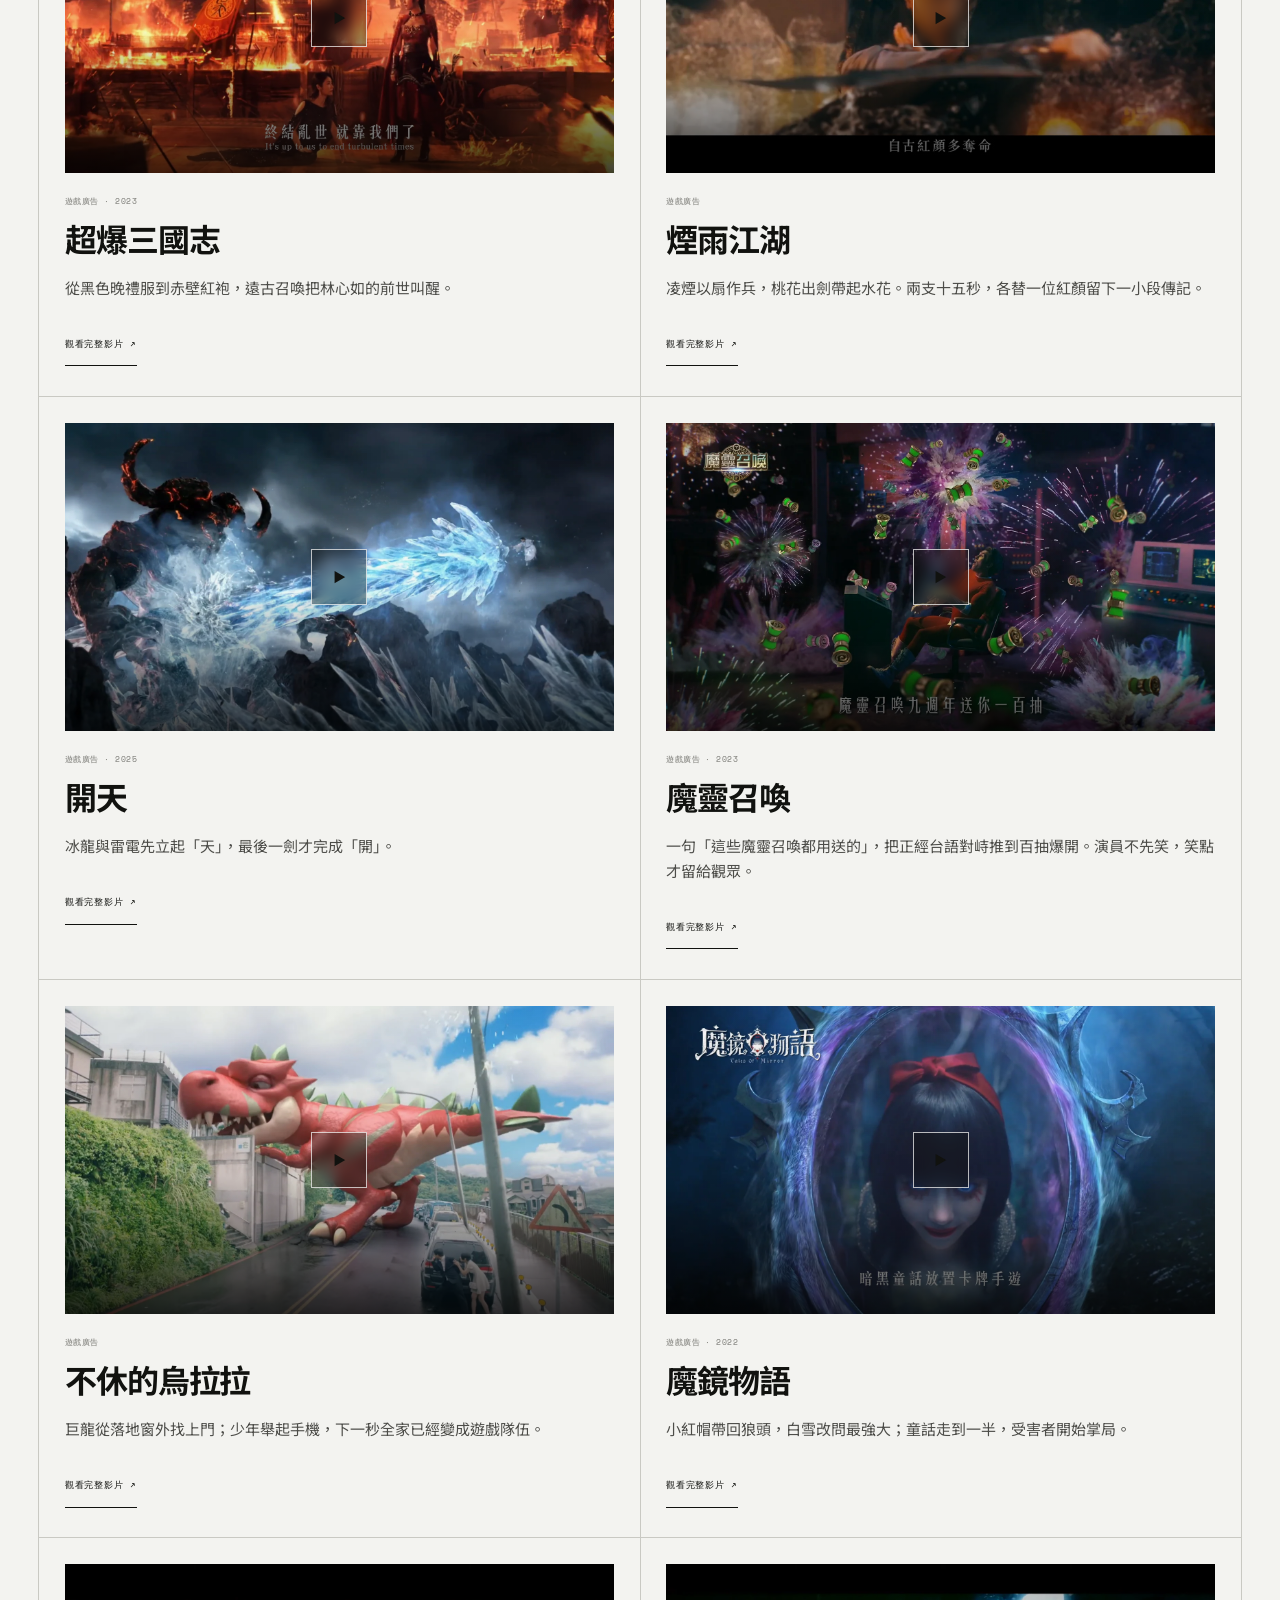
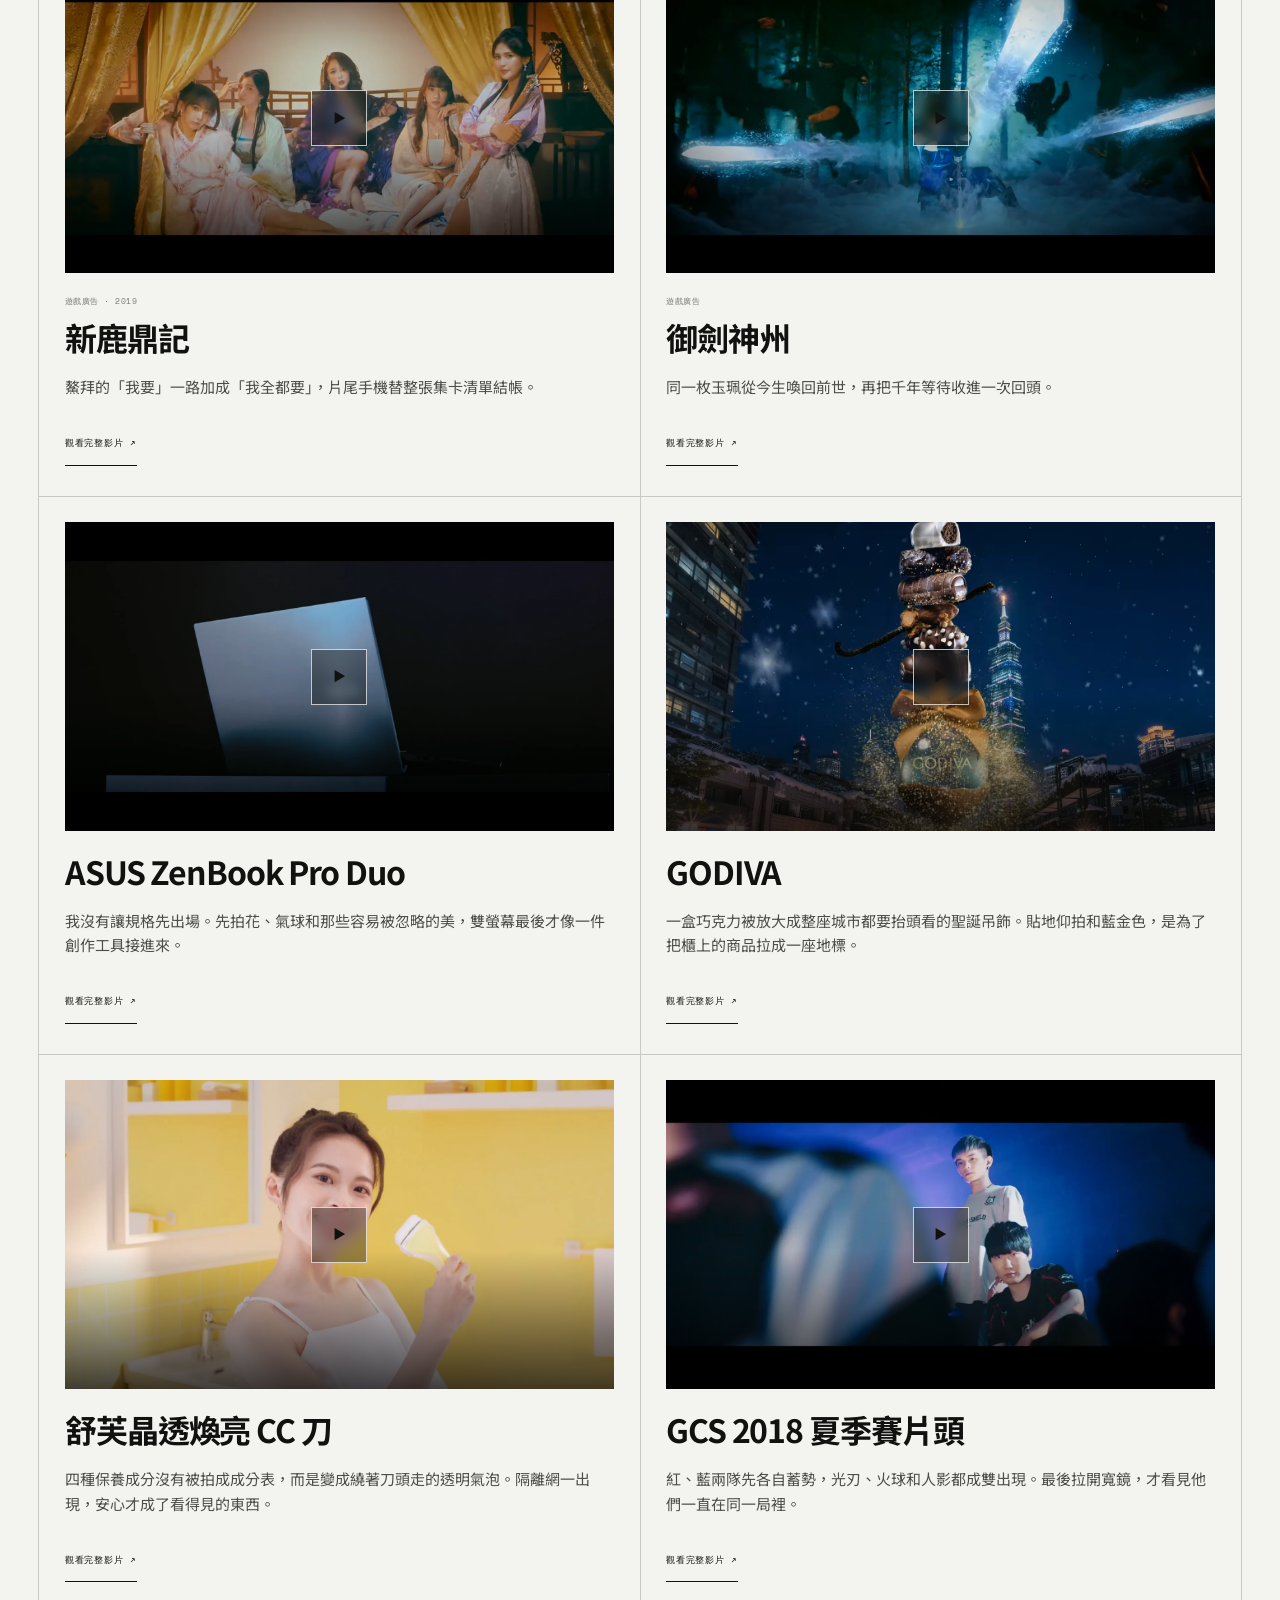
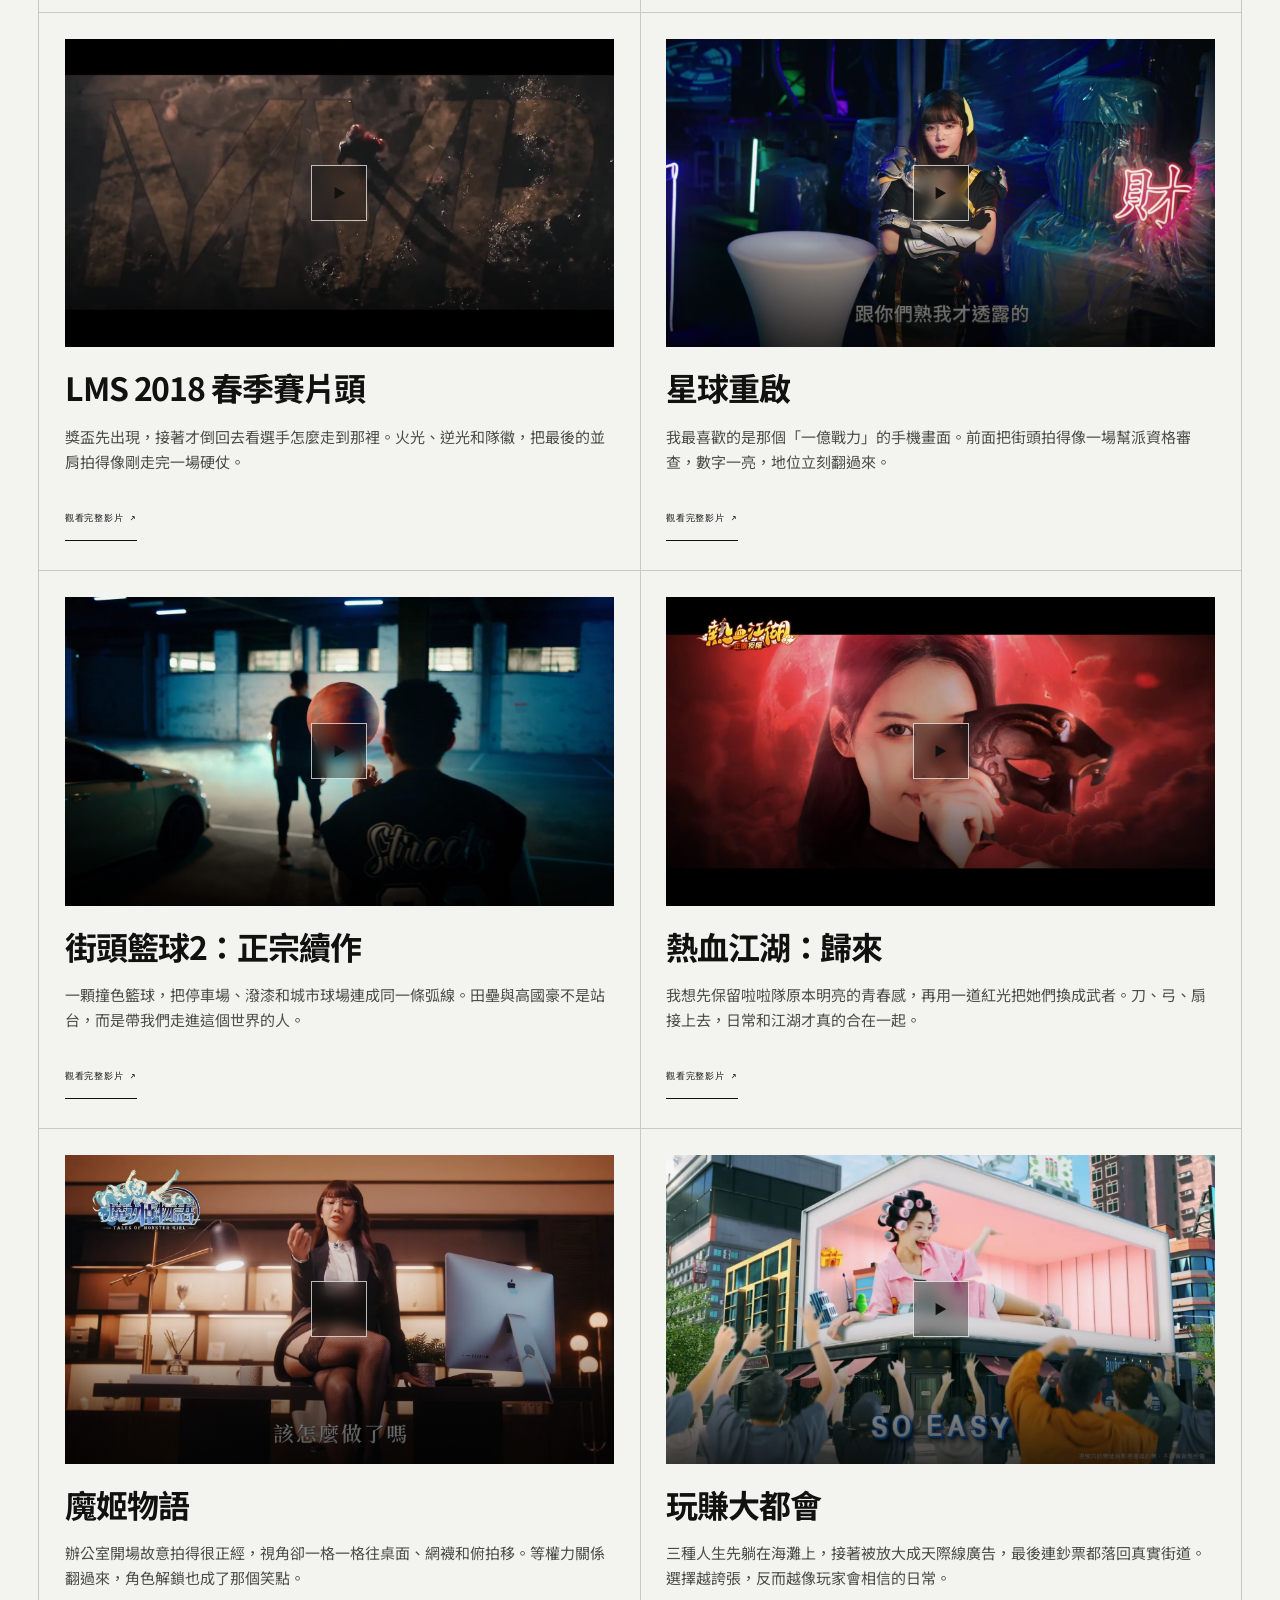
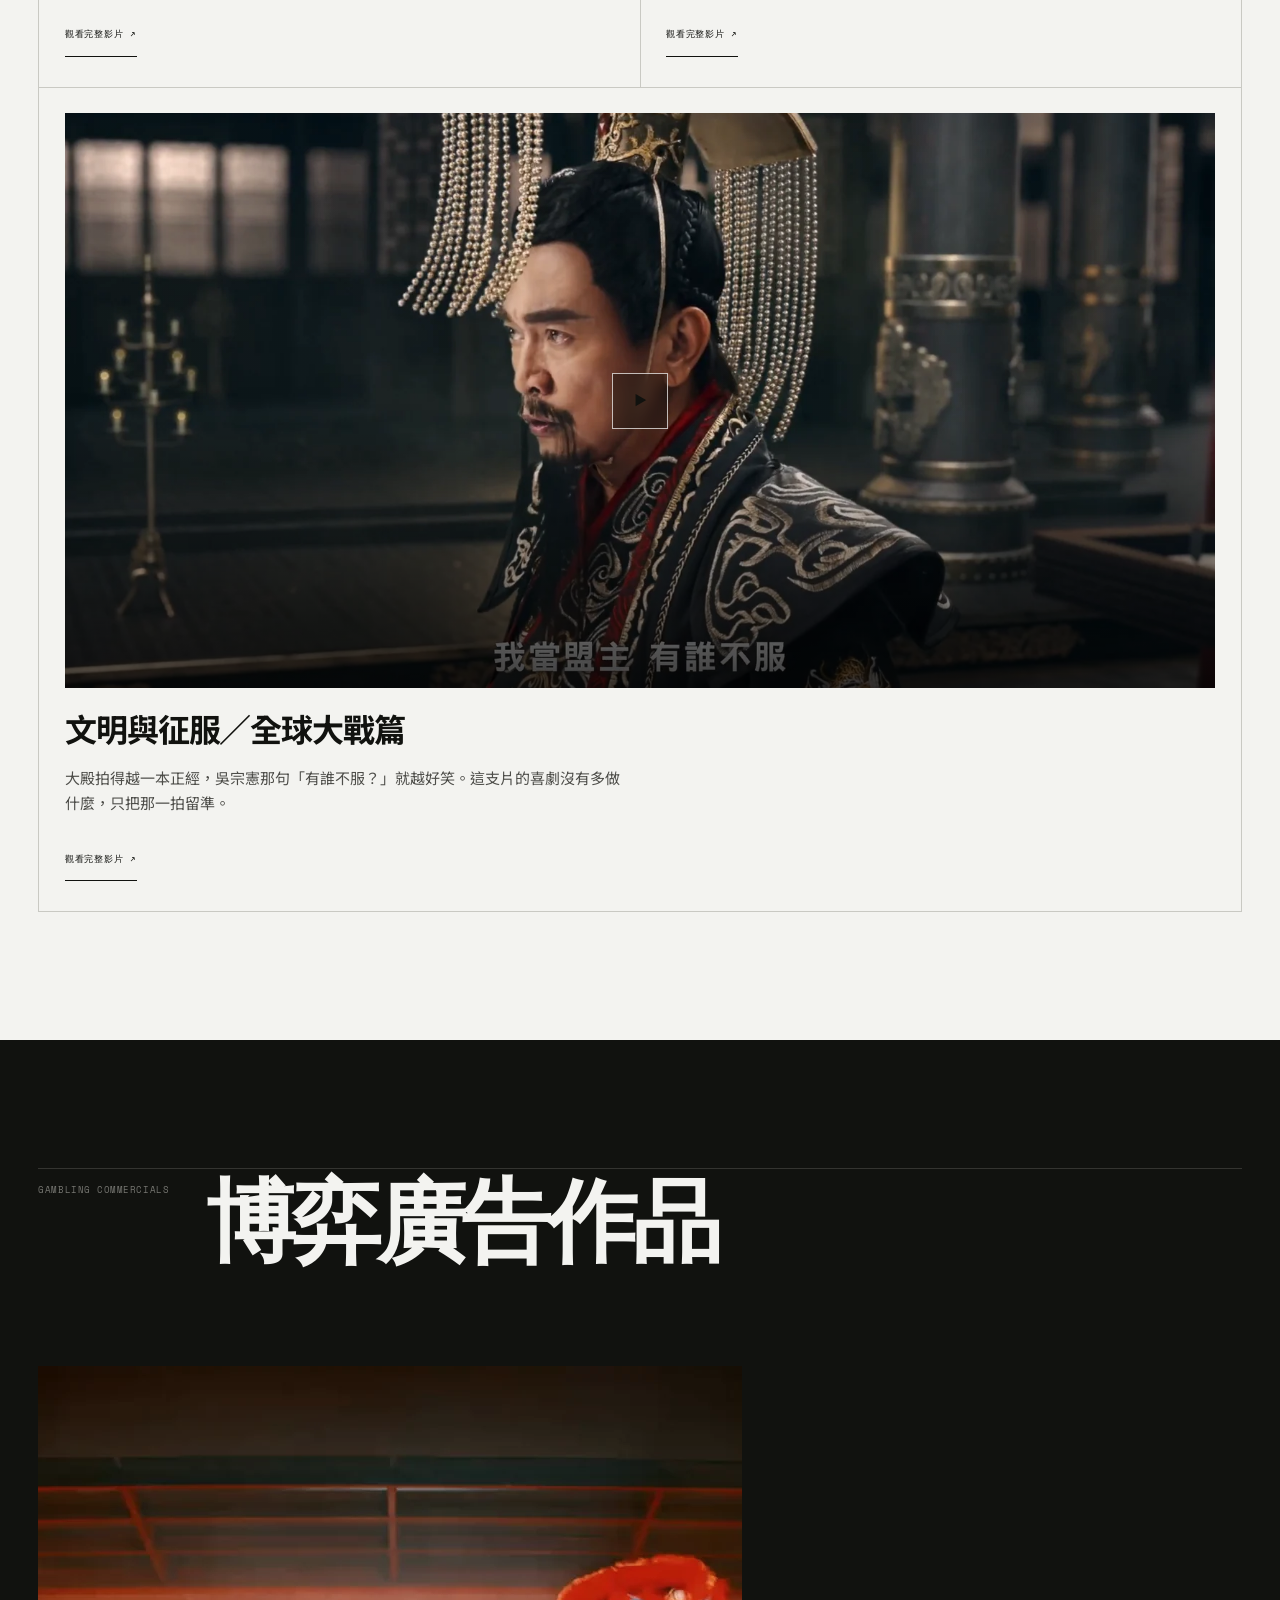
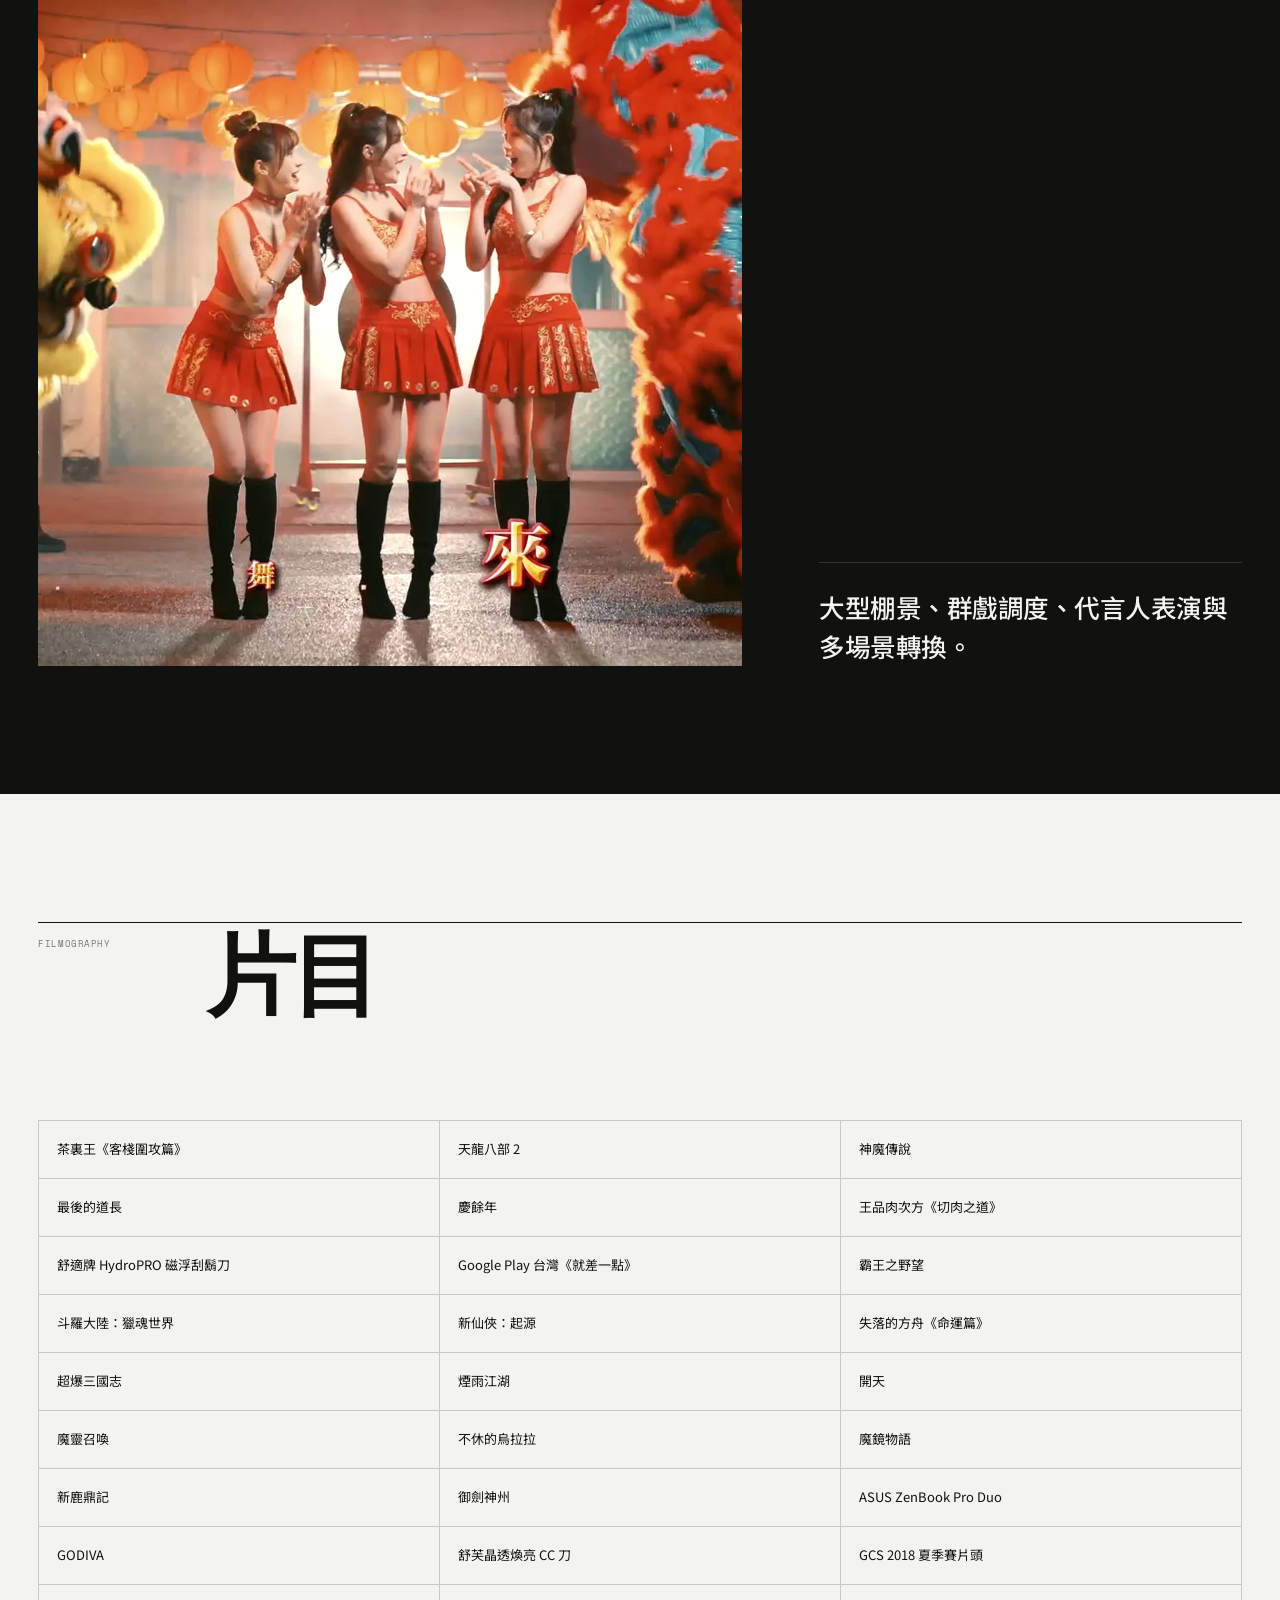
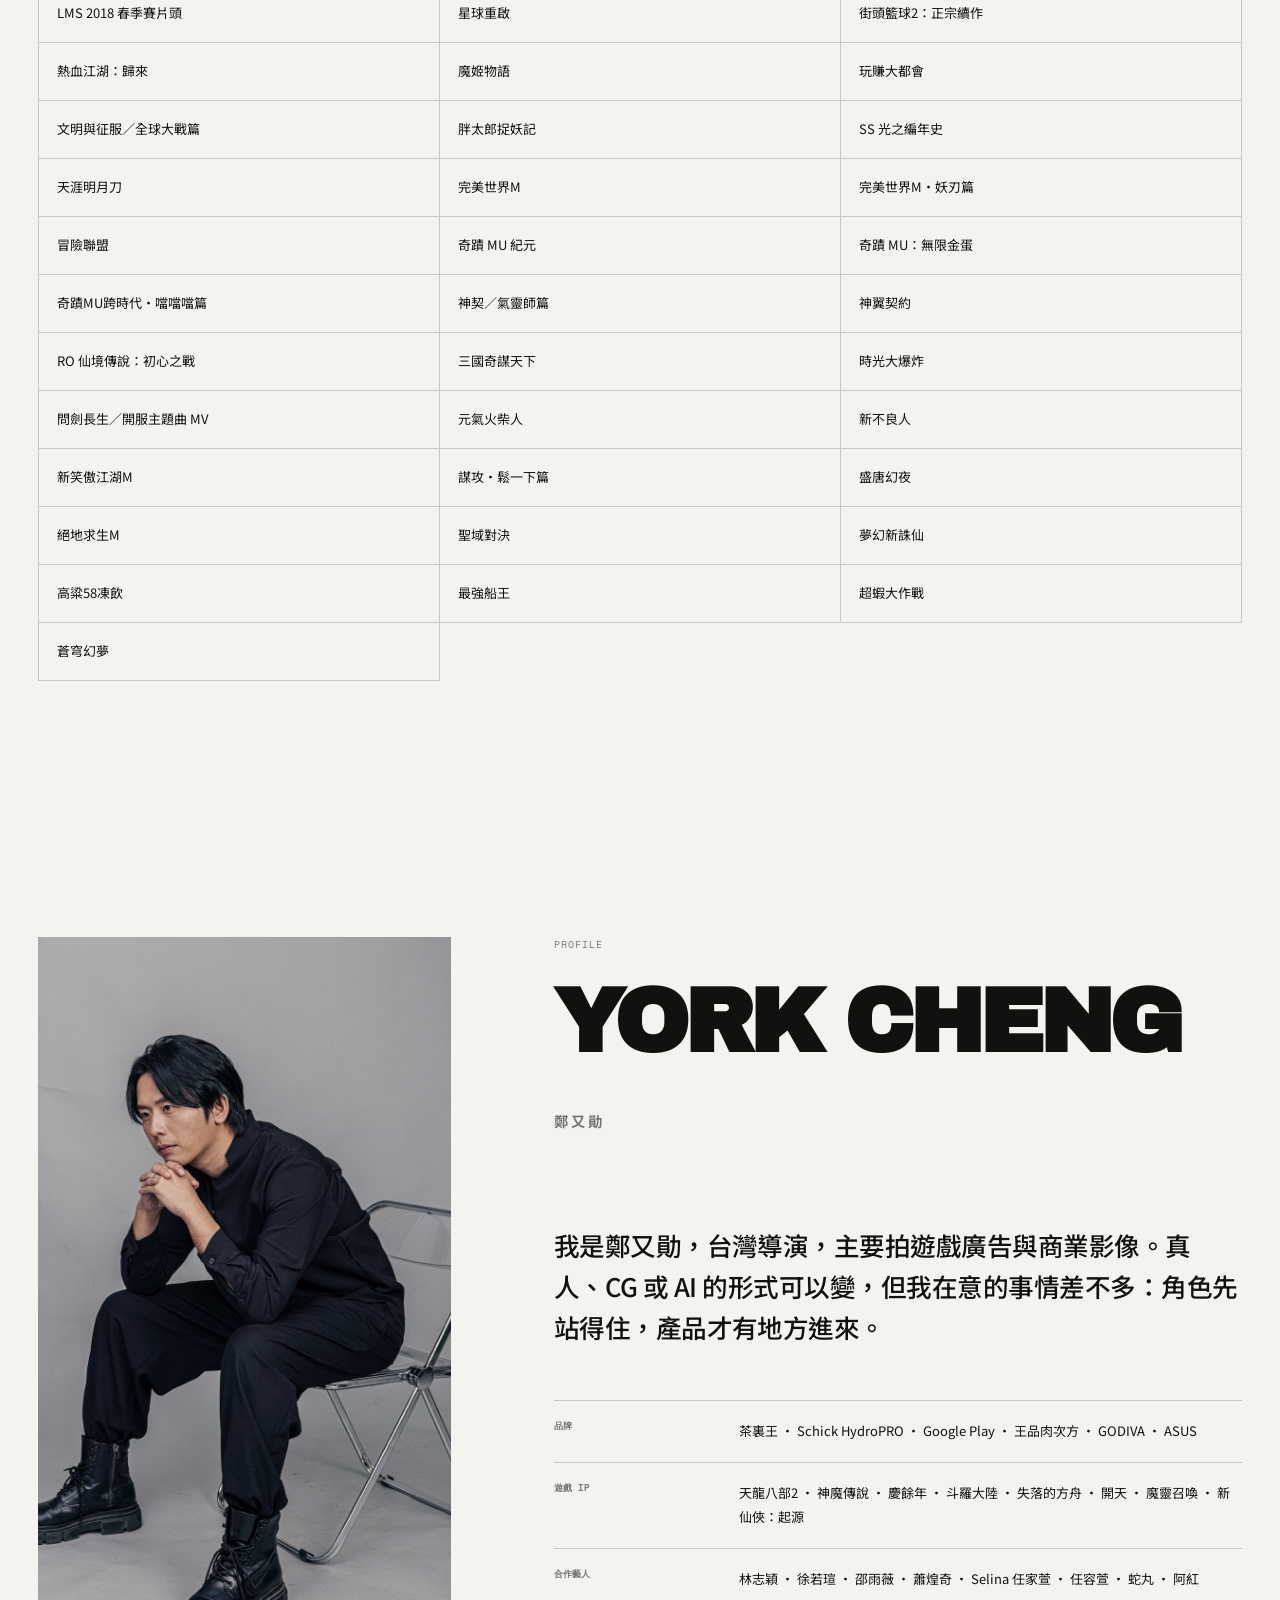
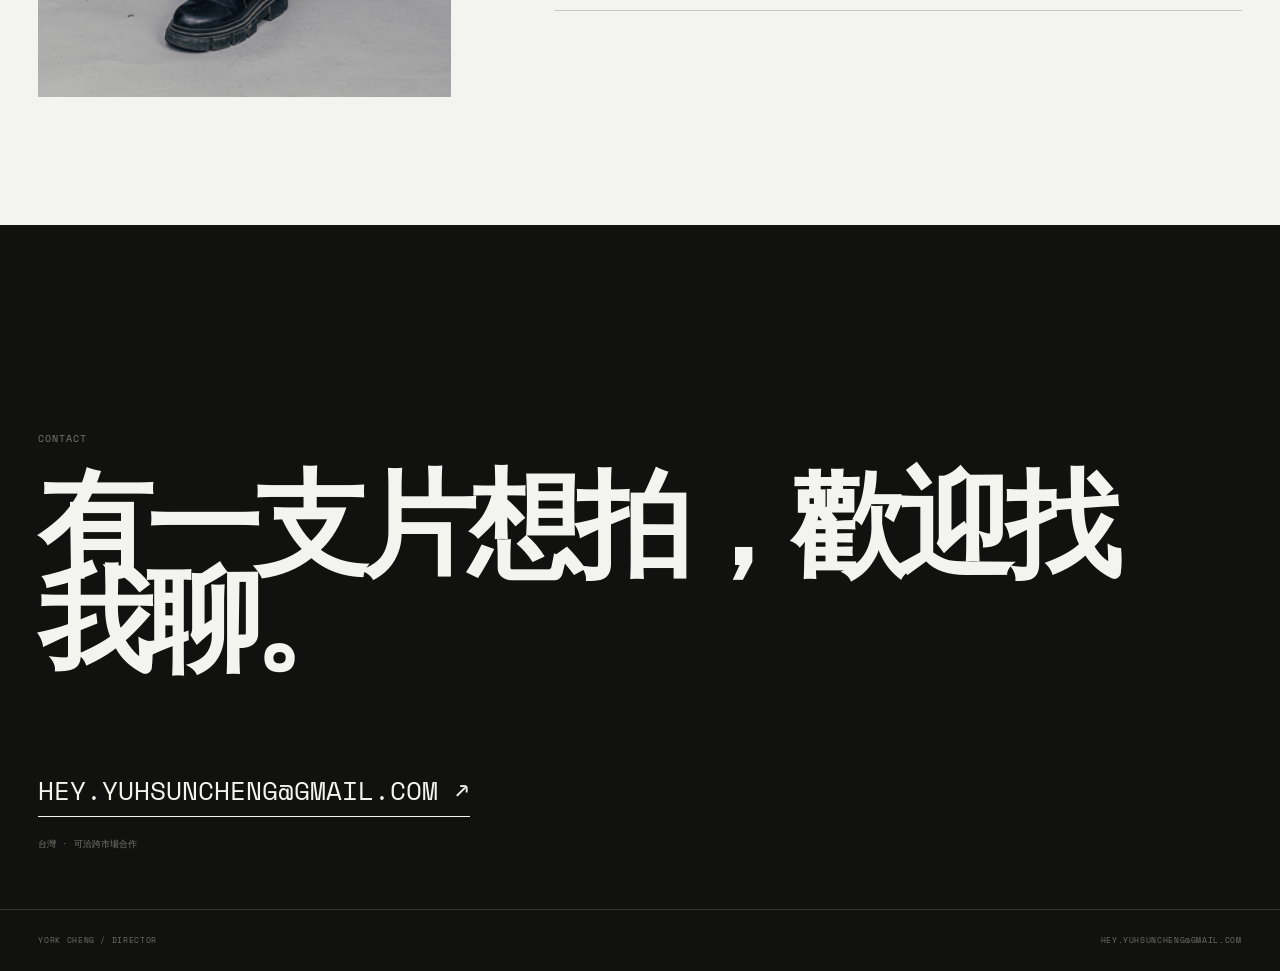
==== commit ff5e9b7c: "Unify portfolio copy in natural director voice" ====
--- a/index.html
+++ b/index.html
@@ -100,7 +100,7 @@
 
     <section class="contact section-dark" id="contact">
       <p class="eyebrow">CONTACT</p>
-      <h2 data-label-zh="一起完成下一個世界。" data-label-en="Let’s make the next world.">一起完成下一個世界。</h2>
+      <h2 data-label-zh="有一支片想拍，歡迎找我聊。" data-label-en="Have a film in mind? Let’s talk.">有一支片想拍，歡迎找我聊。</h2>
       <a id="contact-email" href="mailto:hey.yuhsuncheng@gmail.com">HEY.YUHSUNCHENG@GMAIL.COM ↗</a>
       <p id="contact-location"></p>
     </section>
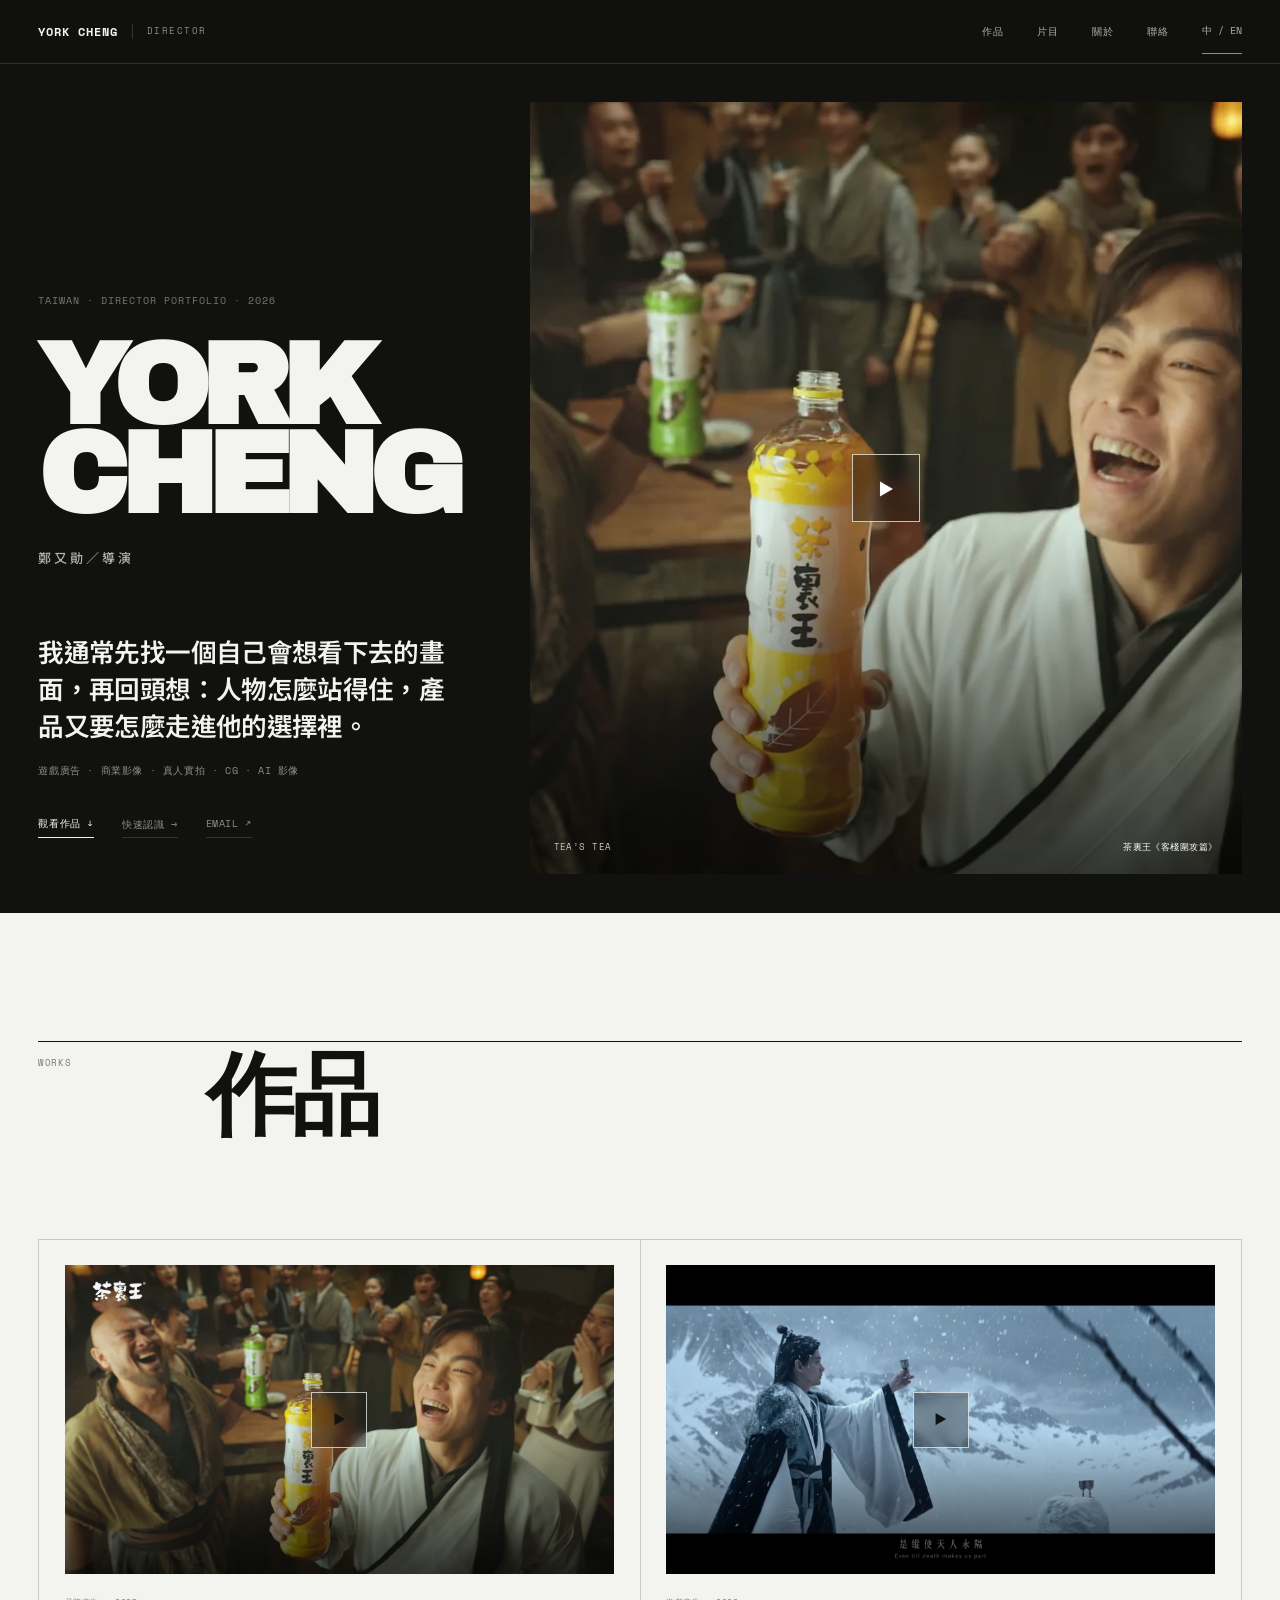
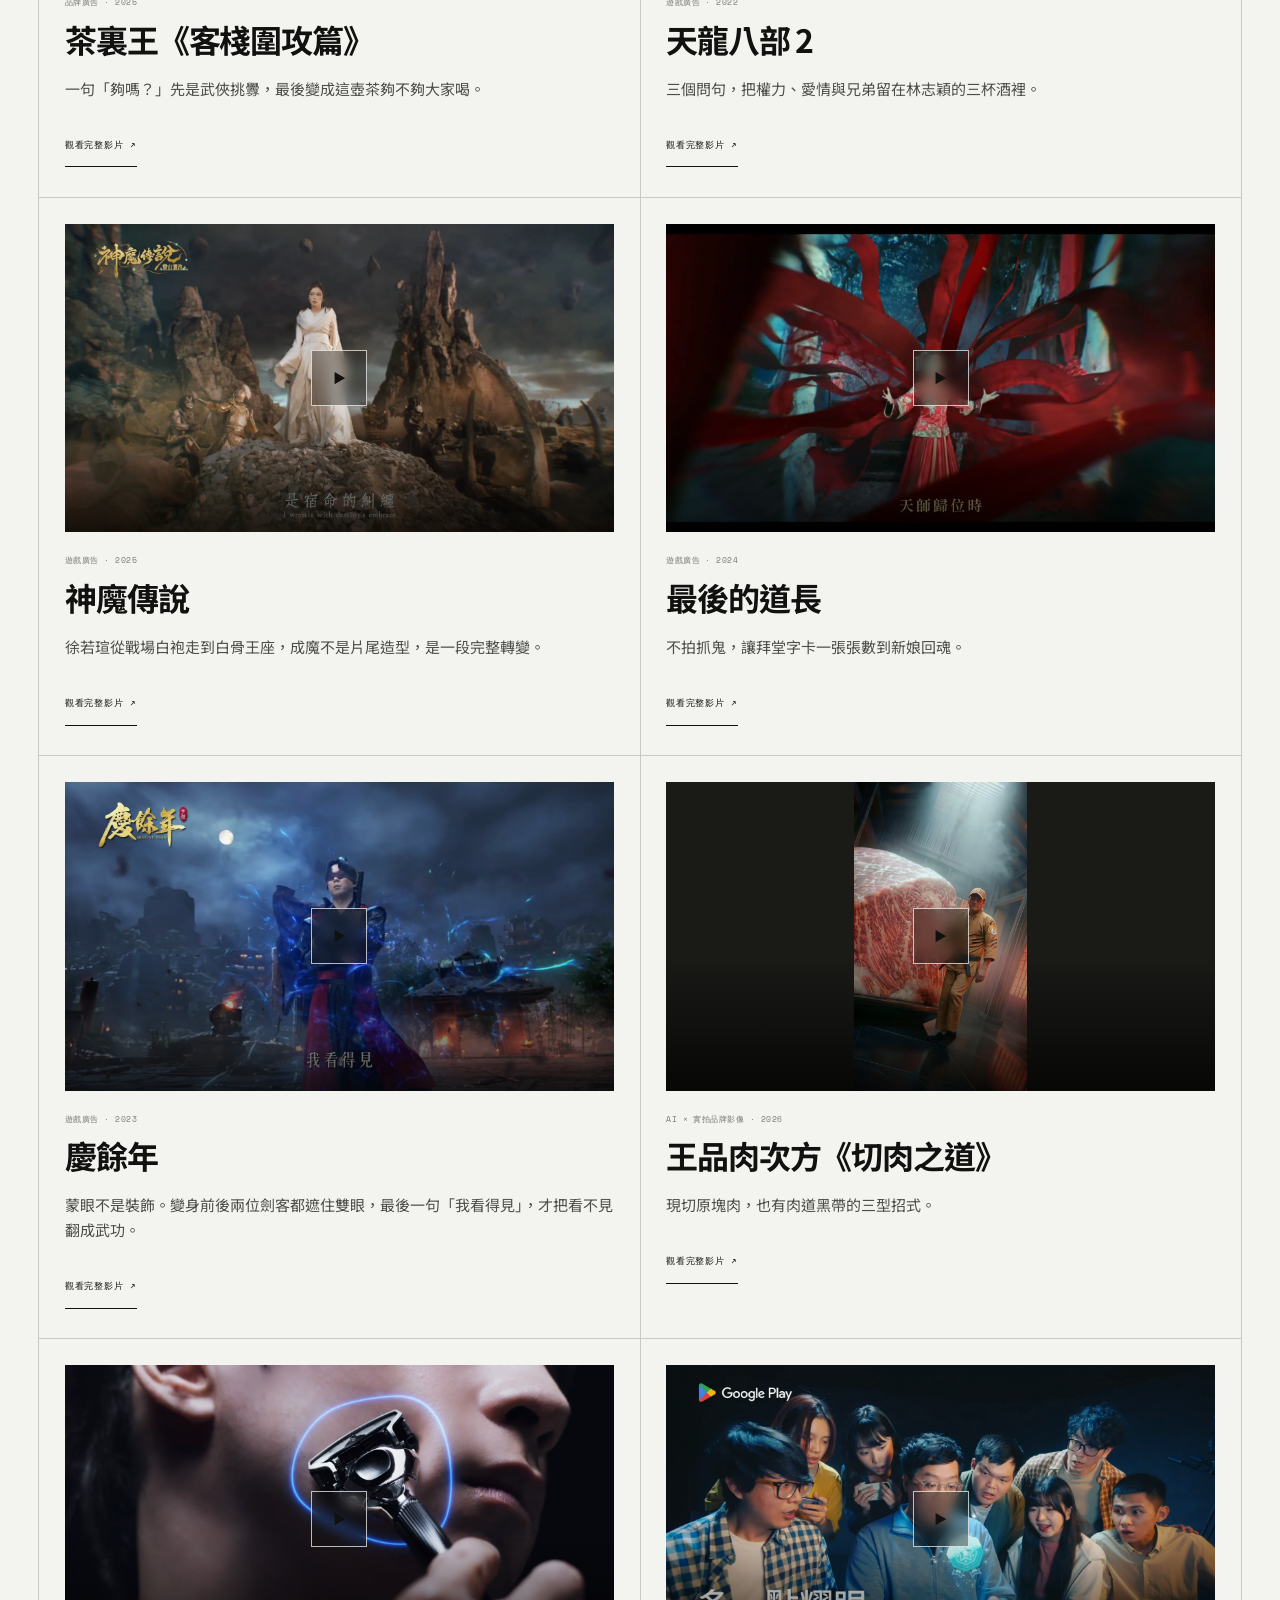
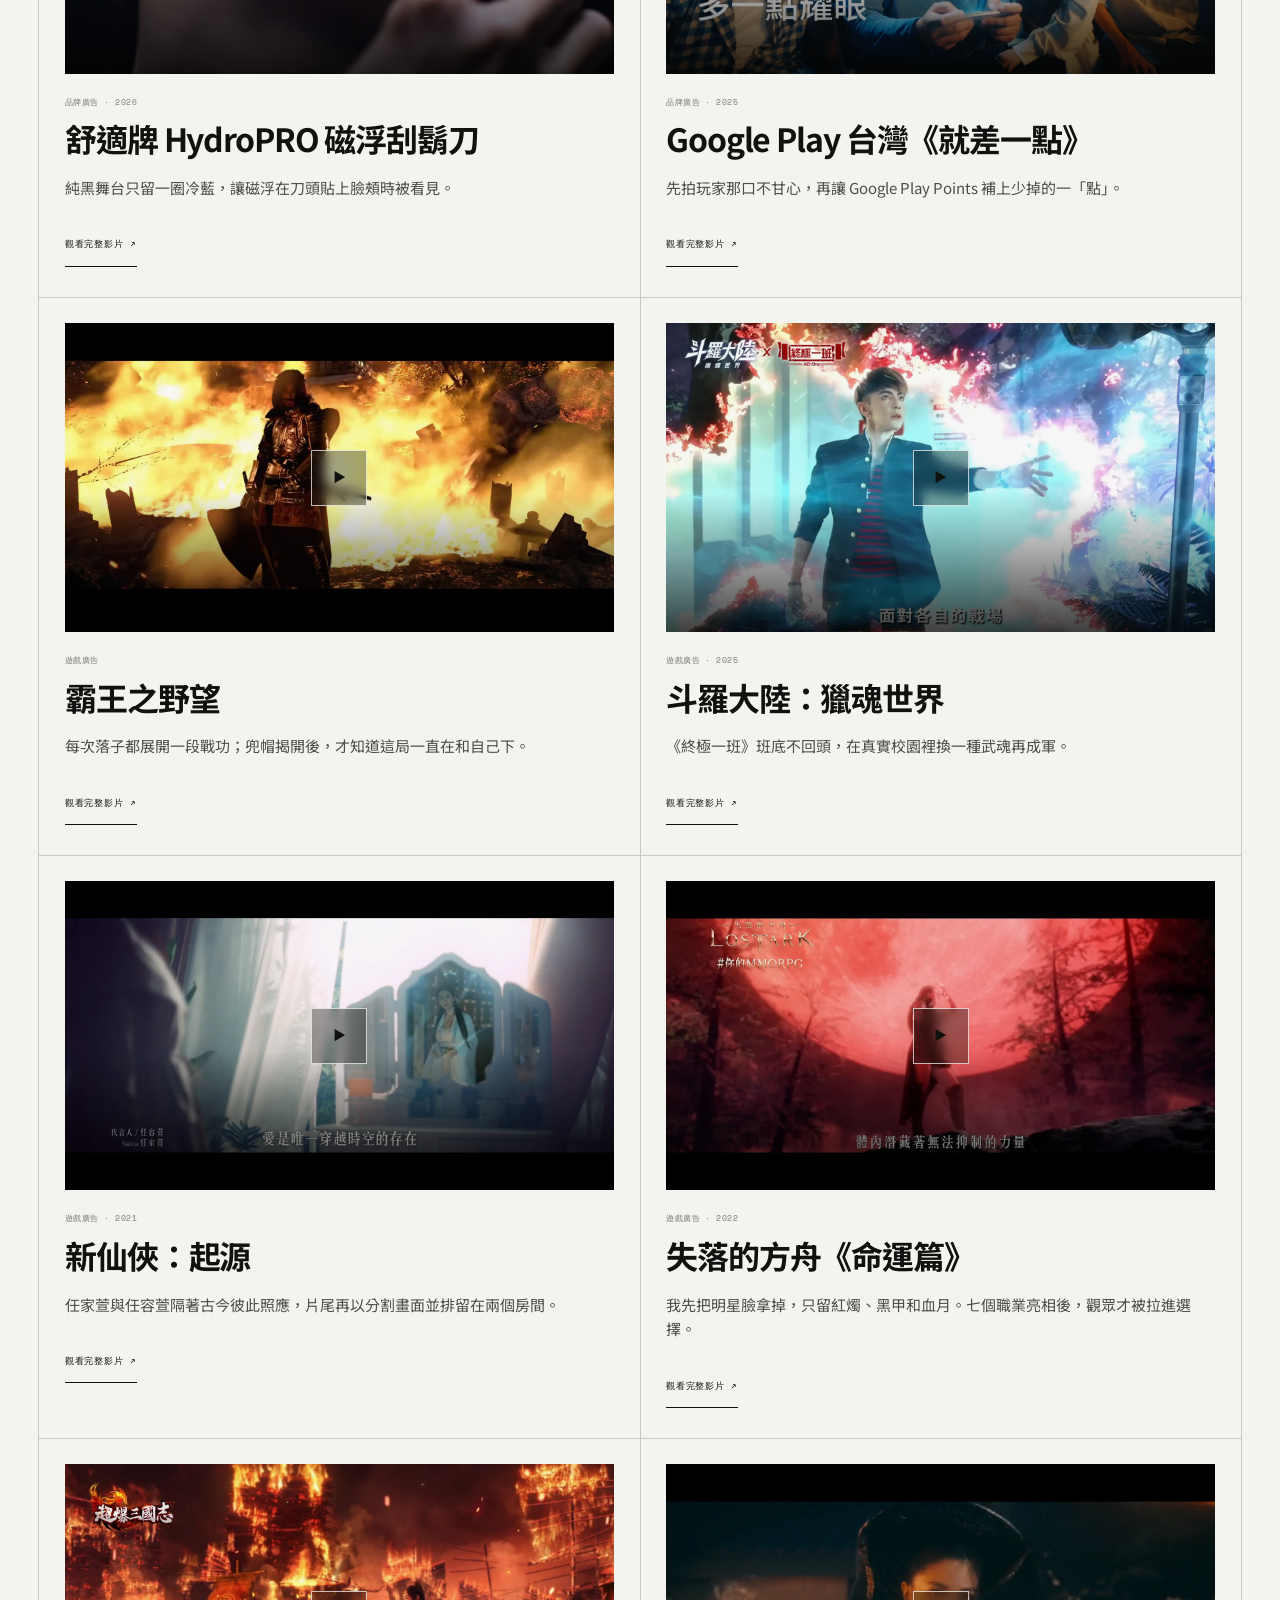
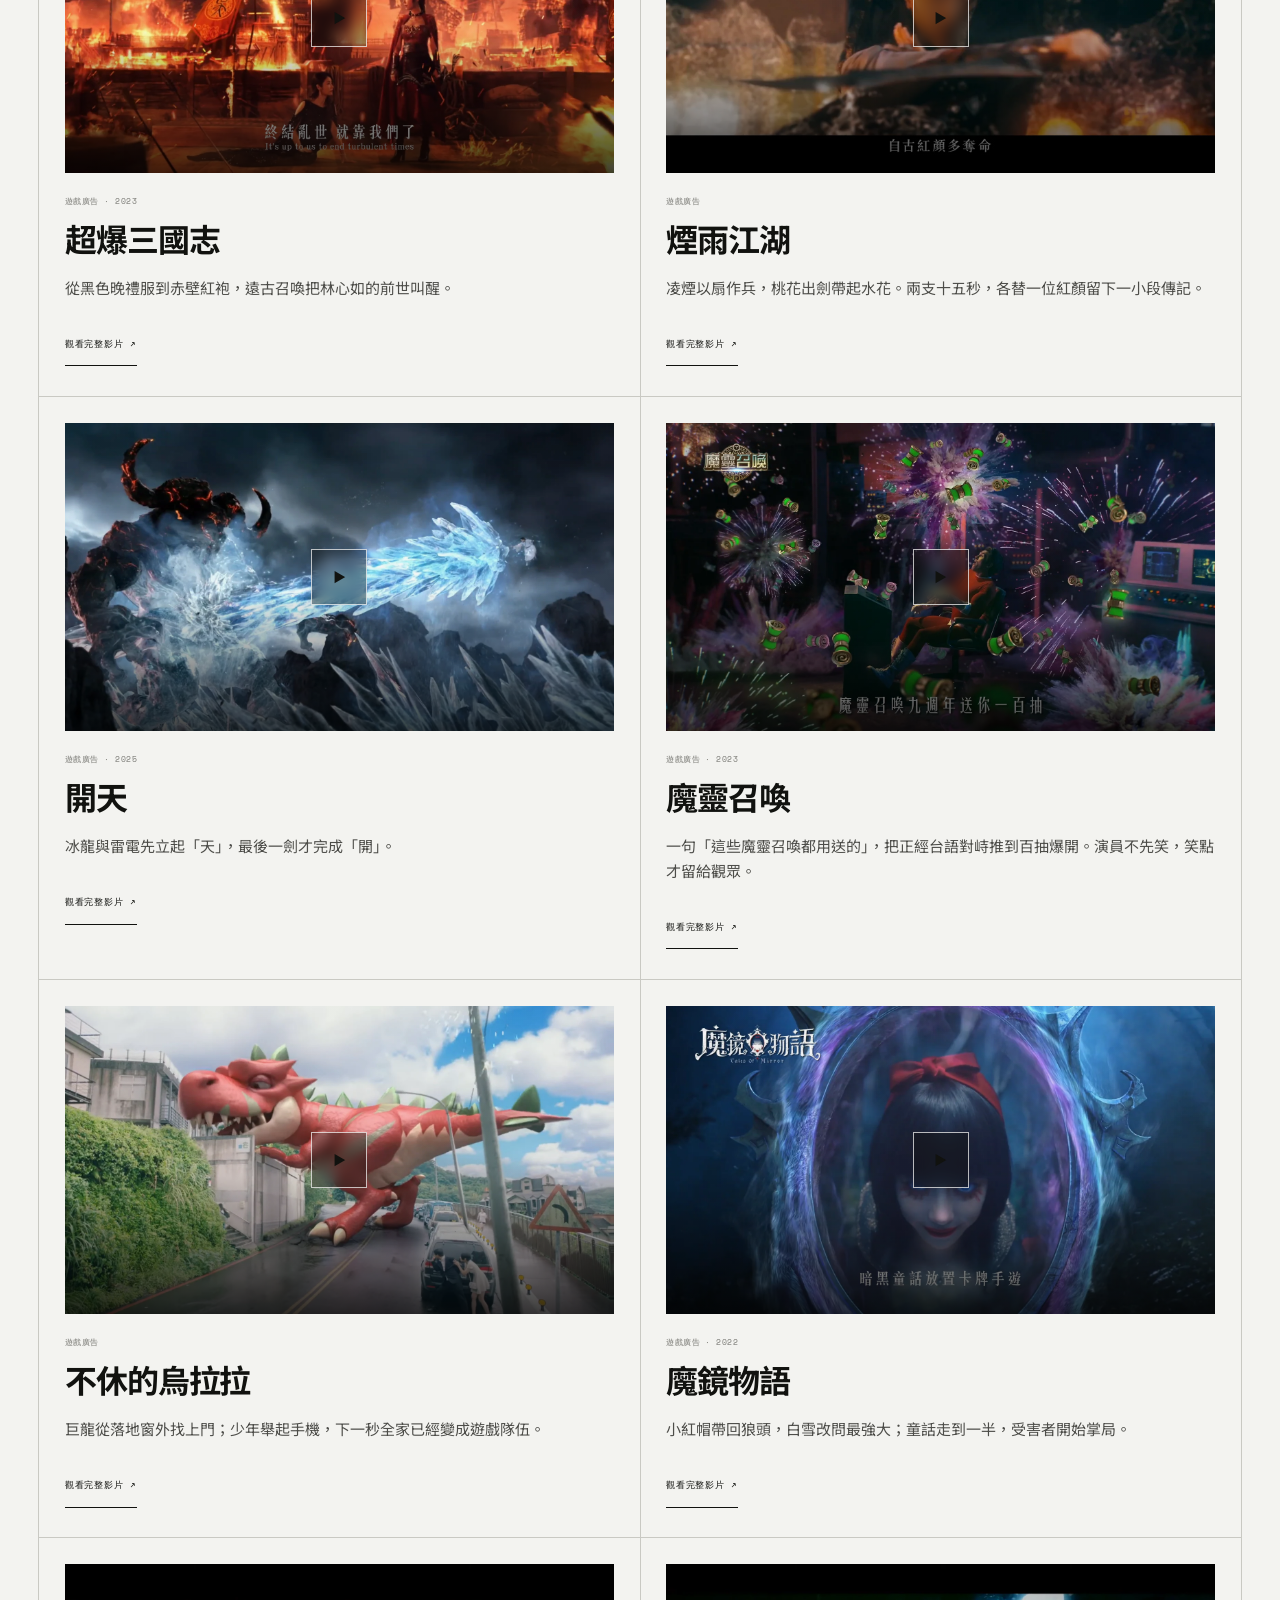
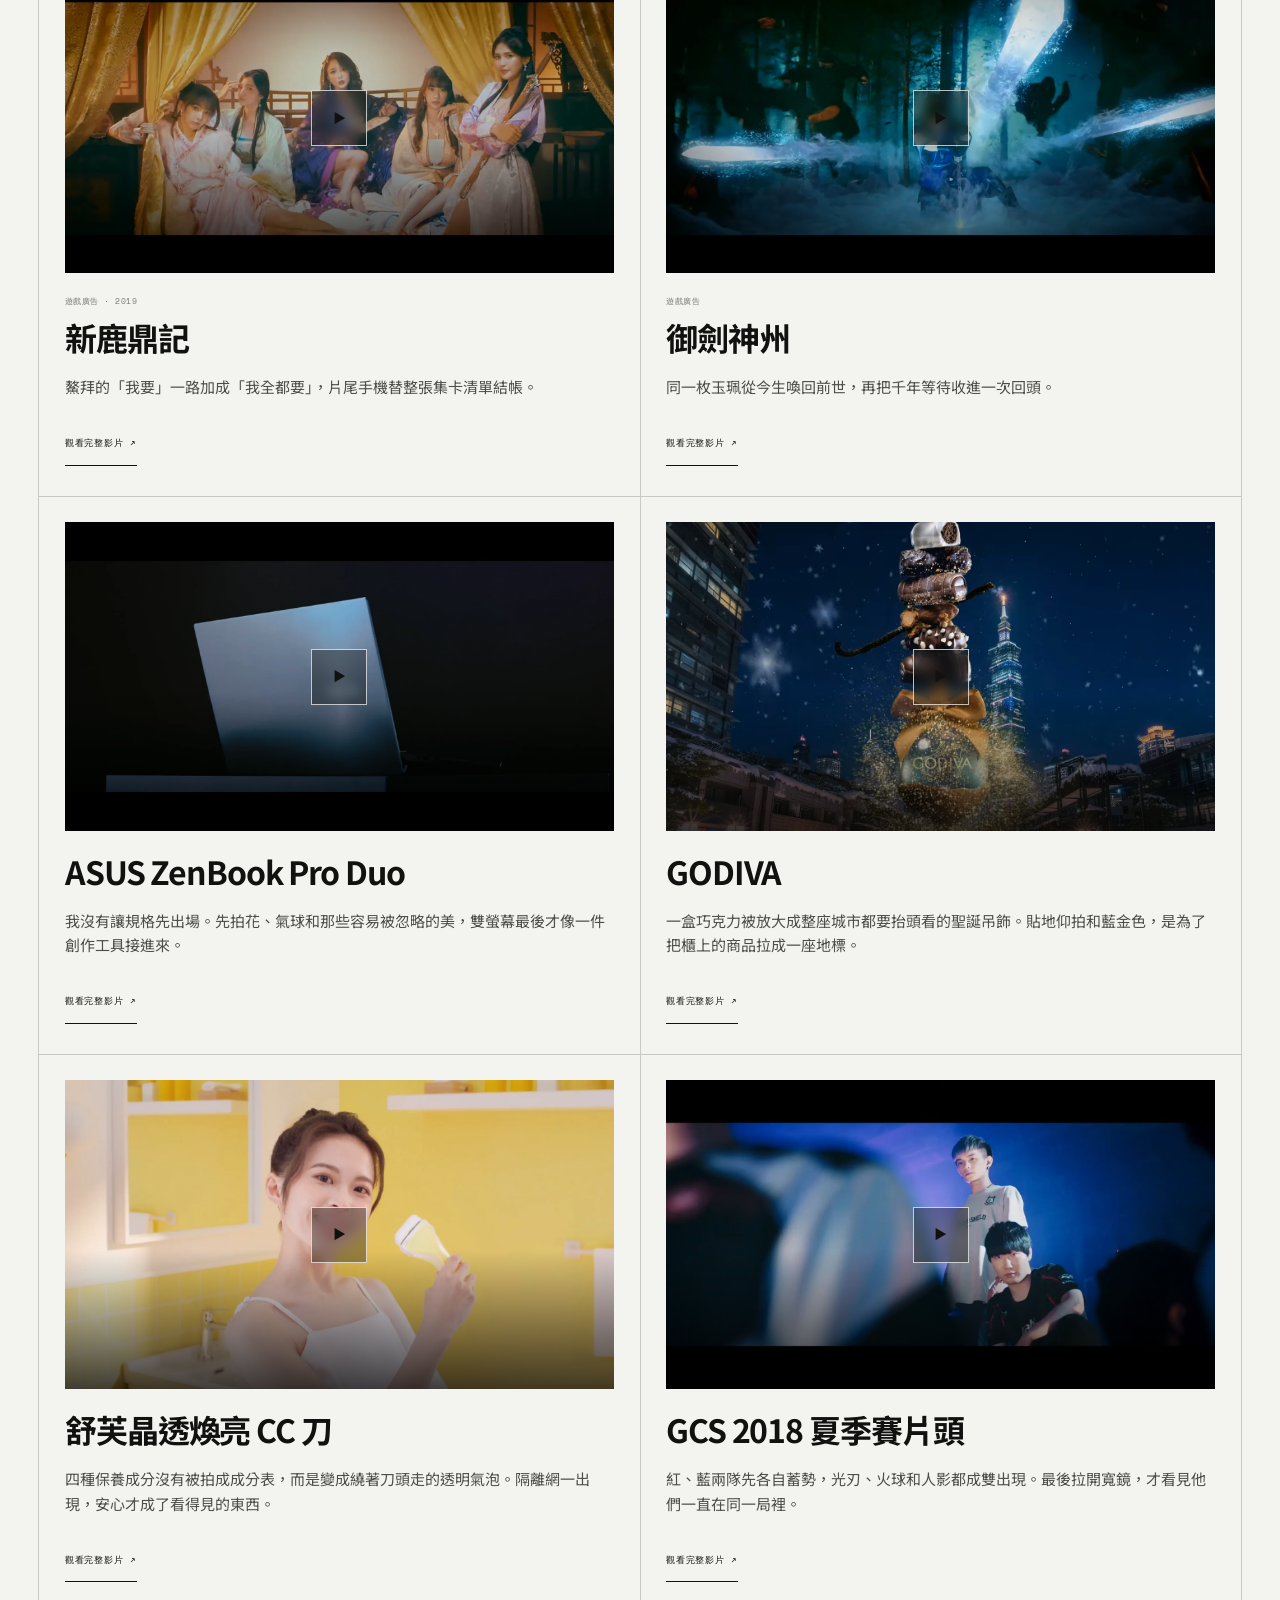
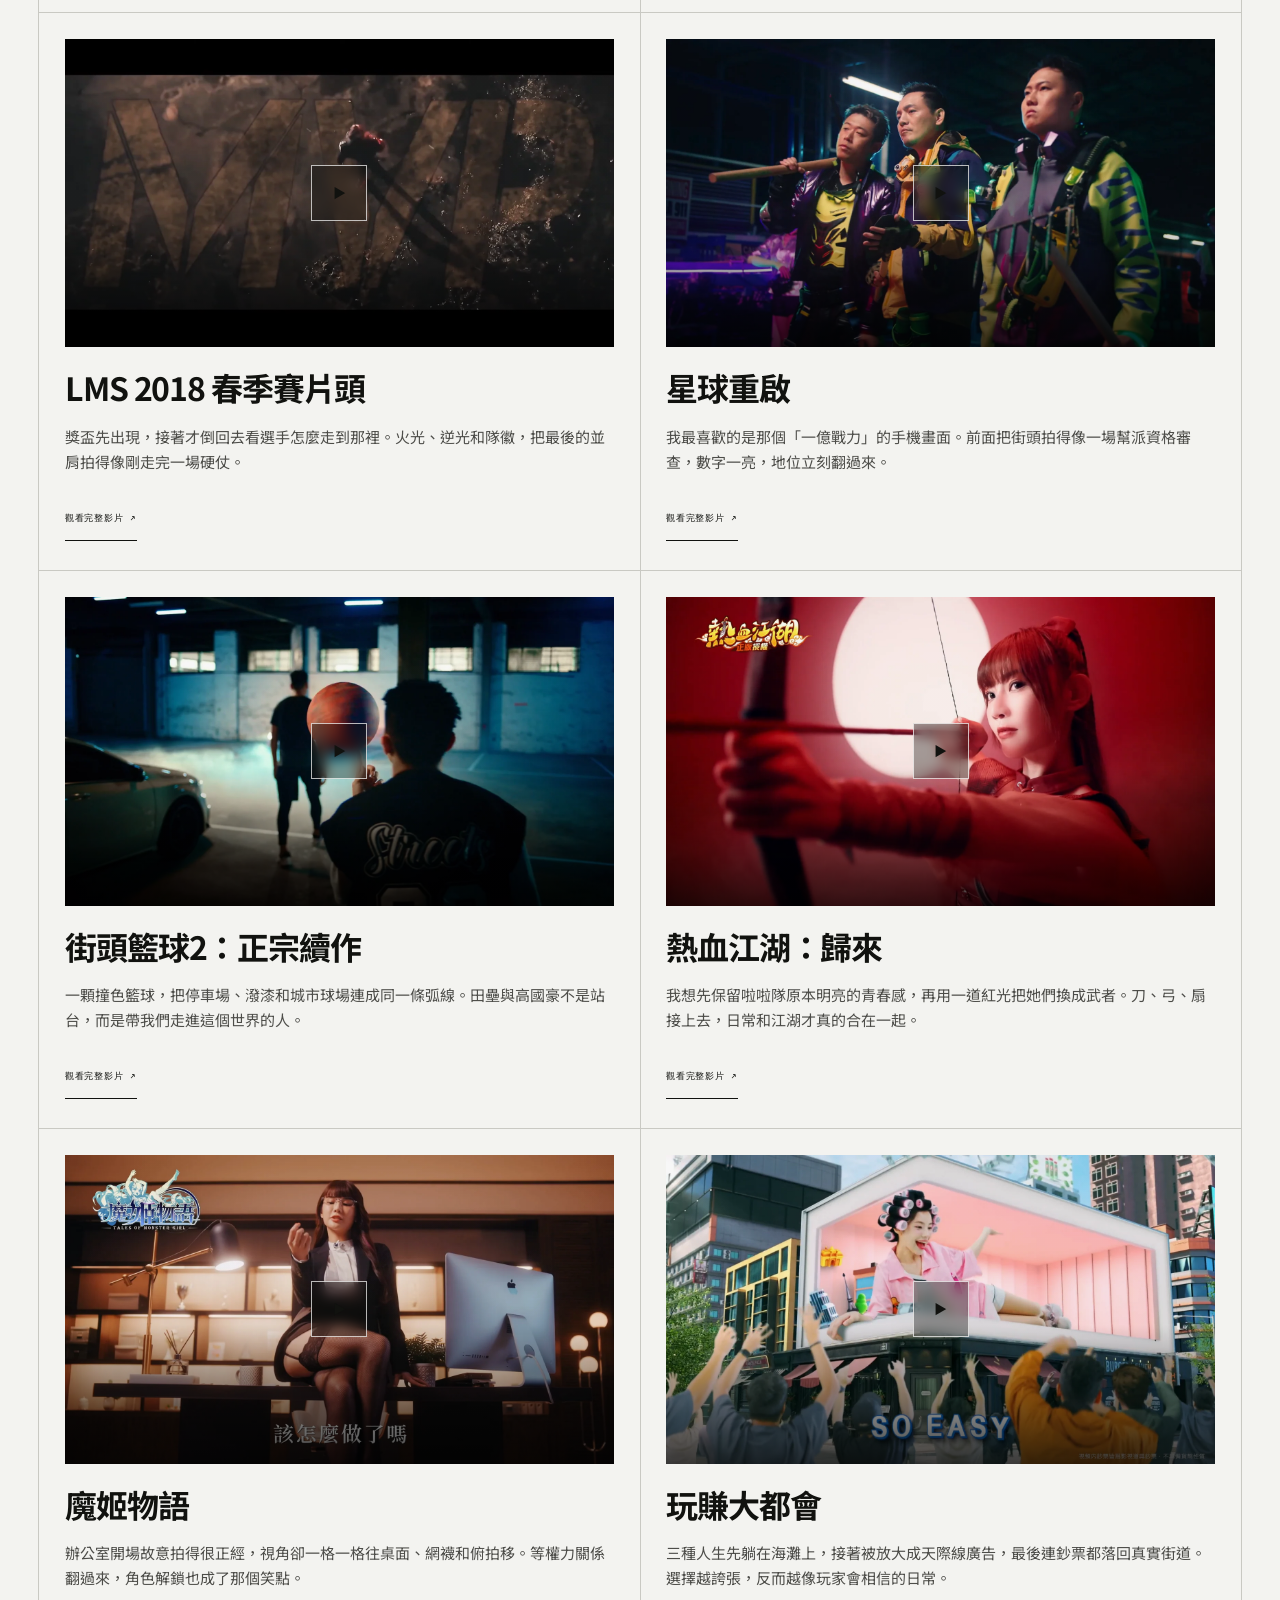
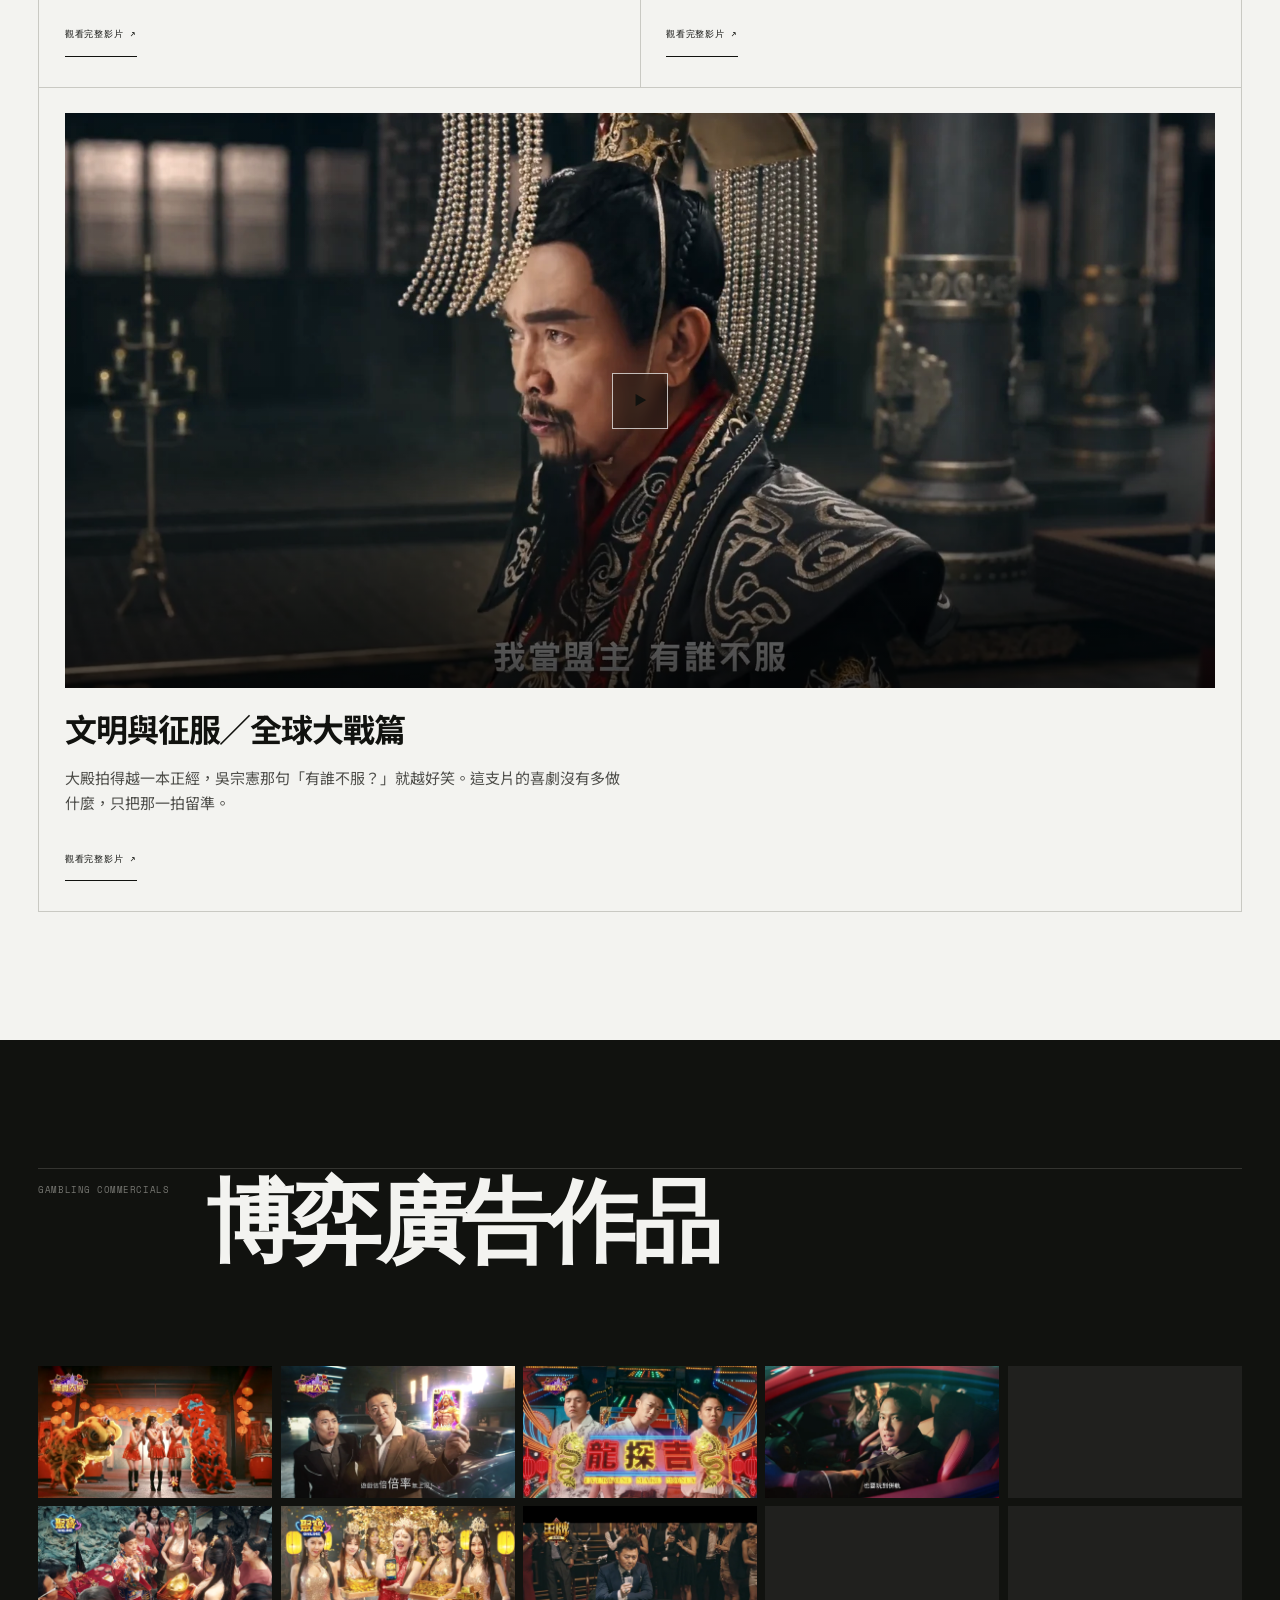
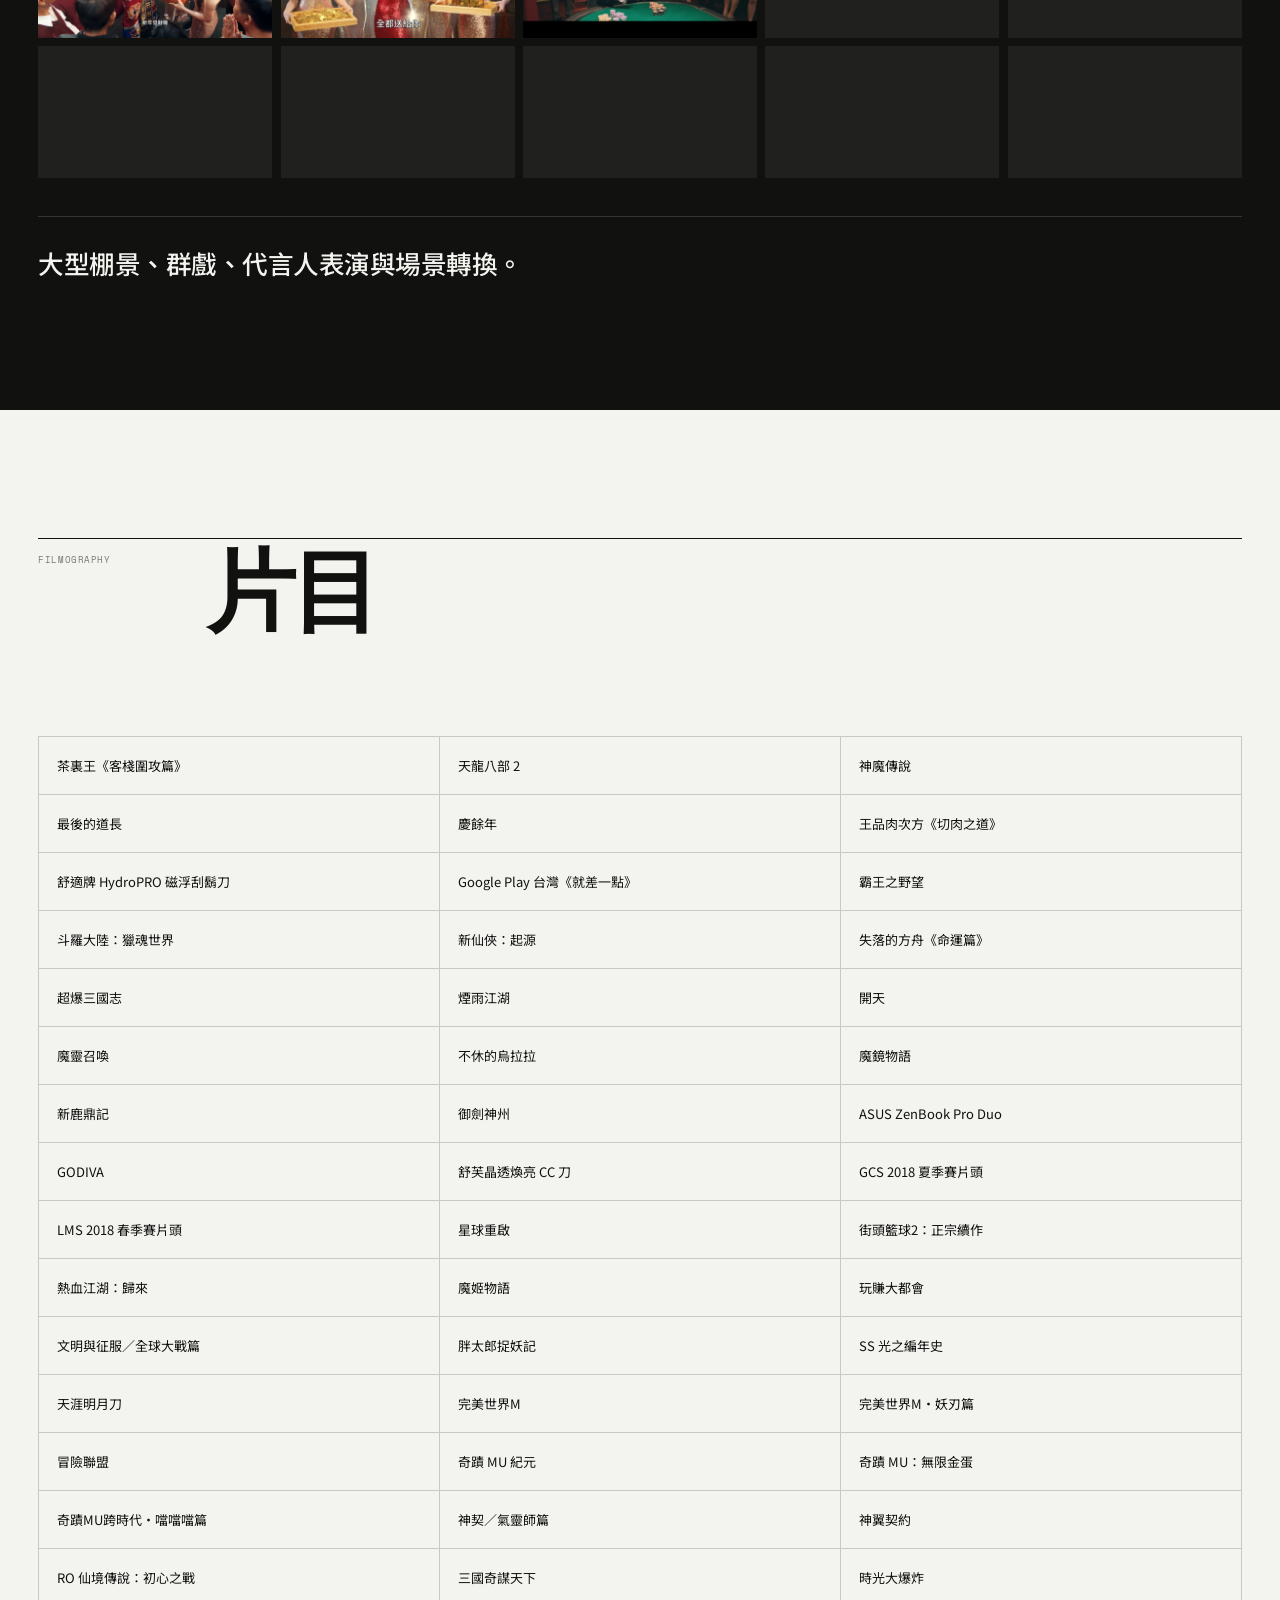
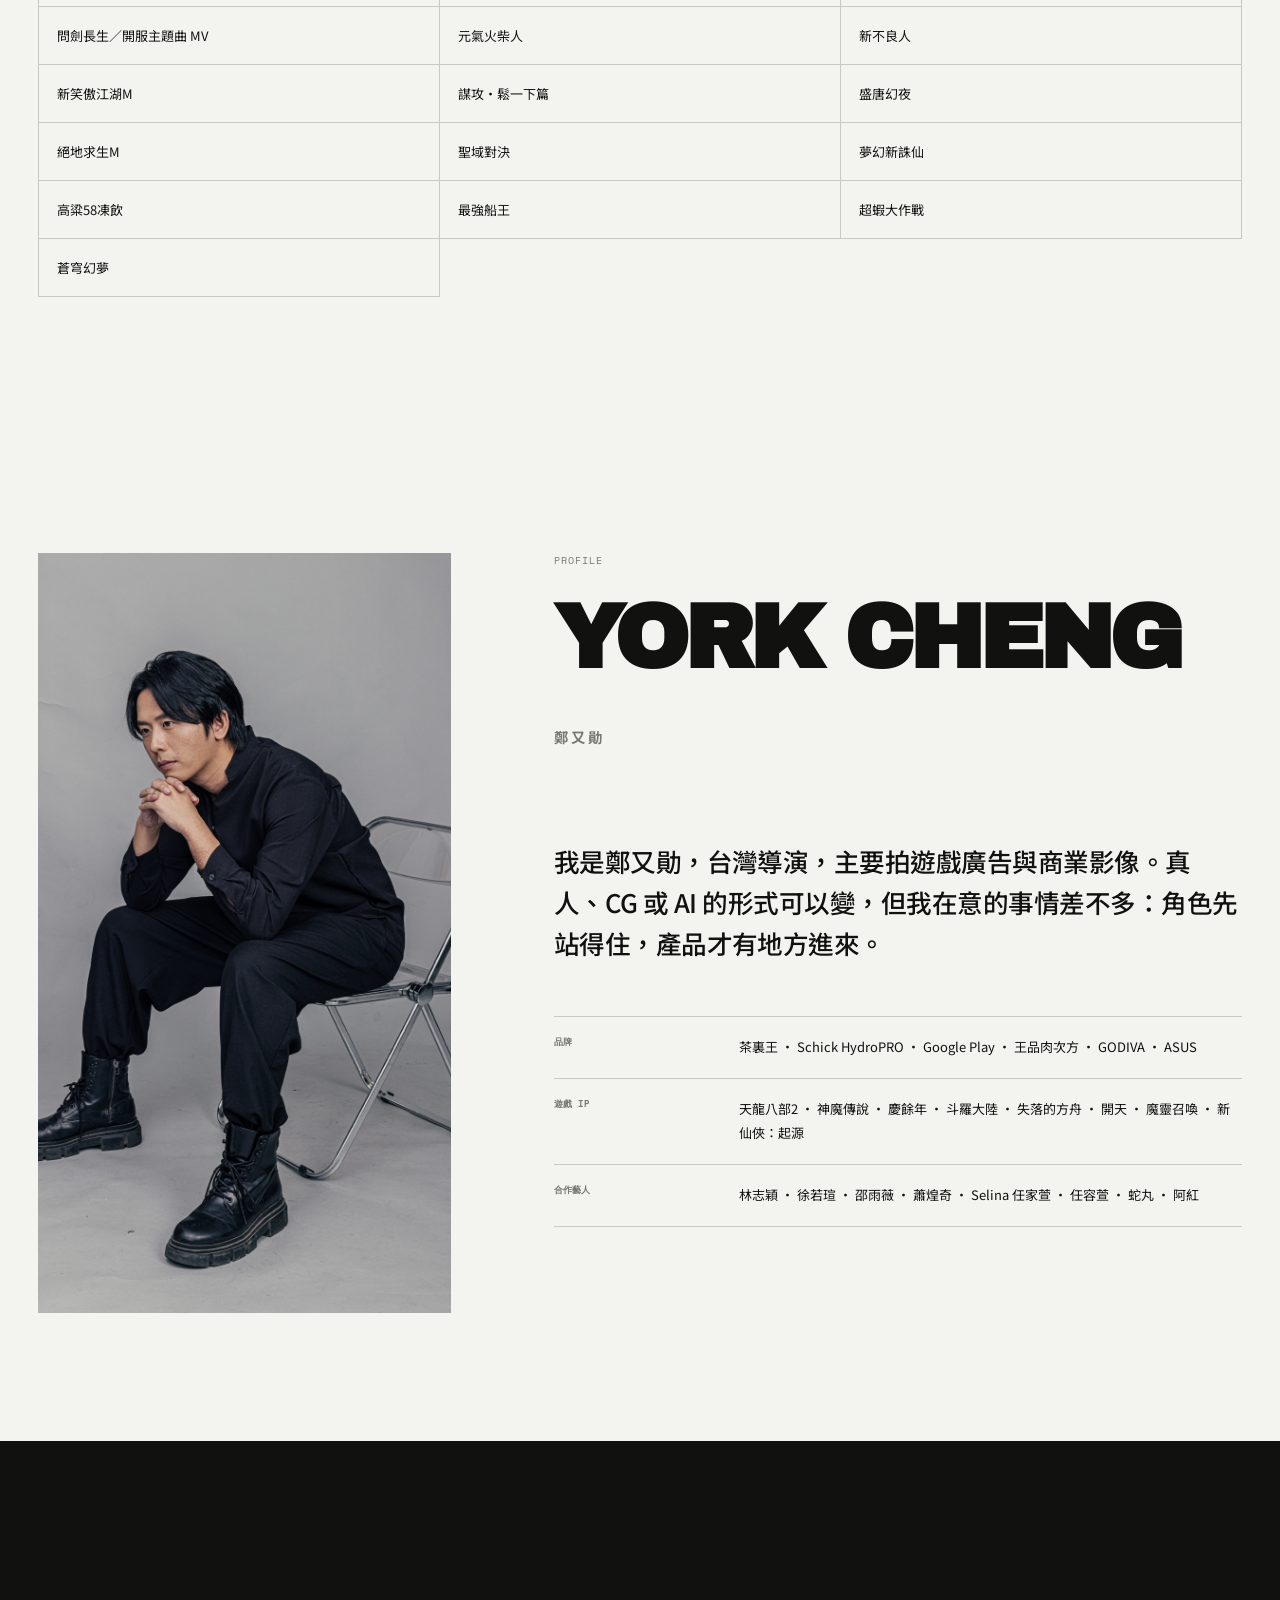
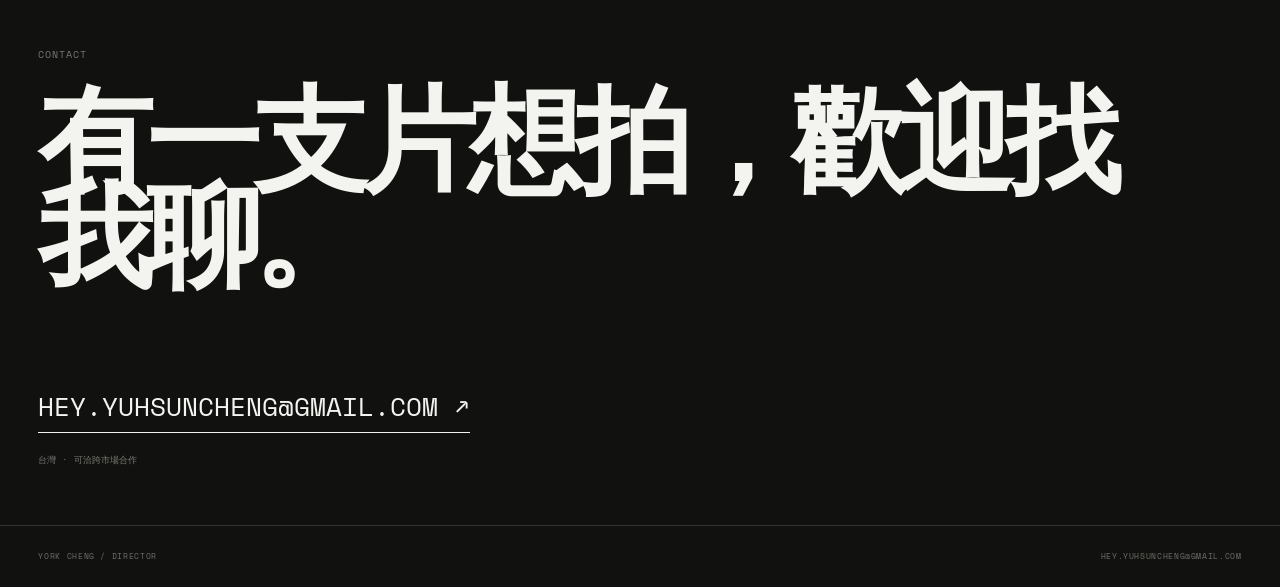
==== commit 59bae734: "Fix portfolio media parity and add gambling stills wall" ====
--- a/index.html
+++ b/index.html
@@ -19,7 +19,7 @@
   <link rel="preconnect" href="https://fonts.googleapis.com">
   <link rel="preconnect" href="https://fonts.gstatic.com" crossorigin>
   <link href="https://fonts.googleapis.com/css2?family=Archivo+Black&family=Noto+Sans+TC:wght@400;500;600;700&family=Space+Mono:wght@400;700&display=swap" rel="stylesheet">
-  <link rel="stylesheet" href="css/style.css?v=20260823b">
+  <link rel="stylesheet" href="css/style.css?v=20260824v7">
 </head>
 <body>
   <a class="skip-link" href="#main">Skip to content</a>
@@ -73,7 +73,7 @@
         <h2 id="gambling-title">博弈廣告作品</h2>
       </div>
       <div class="gambling-layout">
-        <img id="gambling-image" src="assets/works/gambling-commercials.webp" alt="博弈廣告作品" width="1600" height="900" loading="lazy">
+        <div class="gambling-wall" id="gambling-wall" role="list" aria-label="博弈廣告作品截圖牆"></div>
         <p id="gambling-copy"></p>
       </div>
     </section>
@@ -139,6 +139,6 @@
     </div>
   </dialog>
 
-  <script src="js/script.js?v=20260823b"></script>
+  <script src="js/script.js?v=20260824v7"></script>
 </body>
 </html>
--- a/css/style.css
+++ b/css/style.css
@@ -81,9 +81,11 @@
 .work-card:last-child:nth-child(odd) .work-media{aspect-ratio:2/1}
 
 .gambling-showcase .section-heading{border-color:var(--line-dark)}
-.gambling-layout{display:grid;grid-template-columns:minmax(0,5fr) minmax(260px,3fr);gap:clamp(28px,6vw,92px);align-items:end}
-.gambling-layout img{aspect-ratio:16/9;object-fit:cover;filter:saturate(.82) contrast(1.04)}
-.gambling-layout p{max-width:520px;margin:0;padding-top:24px;border-top:1px solid var(--line-dark);font-size:clamp(17px,2vw,26px);font-weight:500;line-height:1.55;letter-spacing:-.02em}
+.gambling-layout{display:block}
+.gambling-wall{display:grid;grid-template-columns:repeat(5,minmax(0,1fr));gap:clamp(5px,.65vw,10px)}
+.gambling-still{min-width:0;aspect-ratio:16/9;overflow:hidden;background:var(--dark-2)}
+.gambling-still img{width:100%;height:100%;object-fit:cover;filter:saturate(.82) contrast(1.04)}
+.gambling-layout p{max-width:none;margin:clamp(24px,3vw,44px) 0 0;padding-top:clamp(18px,2vw,28px);border-top:1px solid var(--line-dark);font-size:clamp(17px,2vw,26px);font-weight:500;line-height:1.55;letter-spacing:-.02em}
 
 .filmography-list{display:grid;grid-template-columns:repeat(3,minmax(0,1fr));border-top:1px solid var(--line);border-left:1px solid var(--line)}
 .filmography-item{min-height:58px;padding:16px 18px;display:flex;align-items:center;border-right:1px solid var(--line);border-bottom:1px solid var(--line);font-size:13px;line-height:1.4}
@@ -153,7 +155,7 @@
   .hero-media{min-height:0;aspect-ratio:16/10}
   .hero-copy{min-height:560px}
   .filmography-list{grid-template-columns:repeat(2,minmax(0,1fr))}
-  .gambling-layout{grid-template-columns:1fr}
+  .gambling-wall{grid-template-columns:repeat(3,minmax(0,1fr))}
   .about{grid-template-columns:1fr}
   .about-image{position:static;max-width:430px}
 }
@@ -180,6 +182,8 @@
   .work-card:last-child:nth-child(odd){grid-column:auto}
   .work-card:last-child:nth-child(odd) .work-media{aspect-ratio:16/9}
   .work-copy h3{font-size:29px}
+  .gambling-wall{grid-template-columns:repeat(2,minmax(0,1fr));gap:6px}
+  .gambling-still:last-child:nth-child(odd){grid-column:1/-1}
   .about-bio{margin-top:48px;font-size:18px}
   .experience-group{grid-template-columns:1fr;gap:7px}
   .contact{min-height:68vh}.contact h2{font-size:clamp(50px,17vw,78px)}
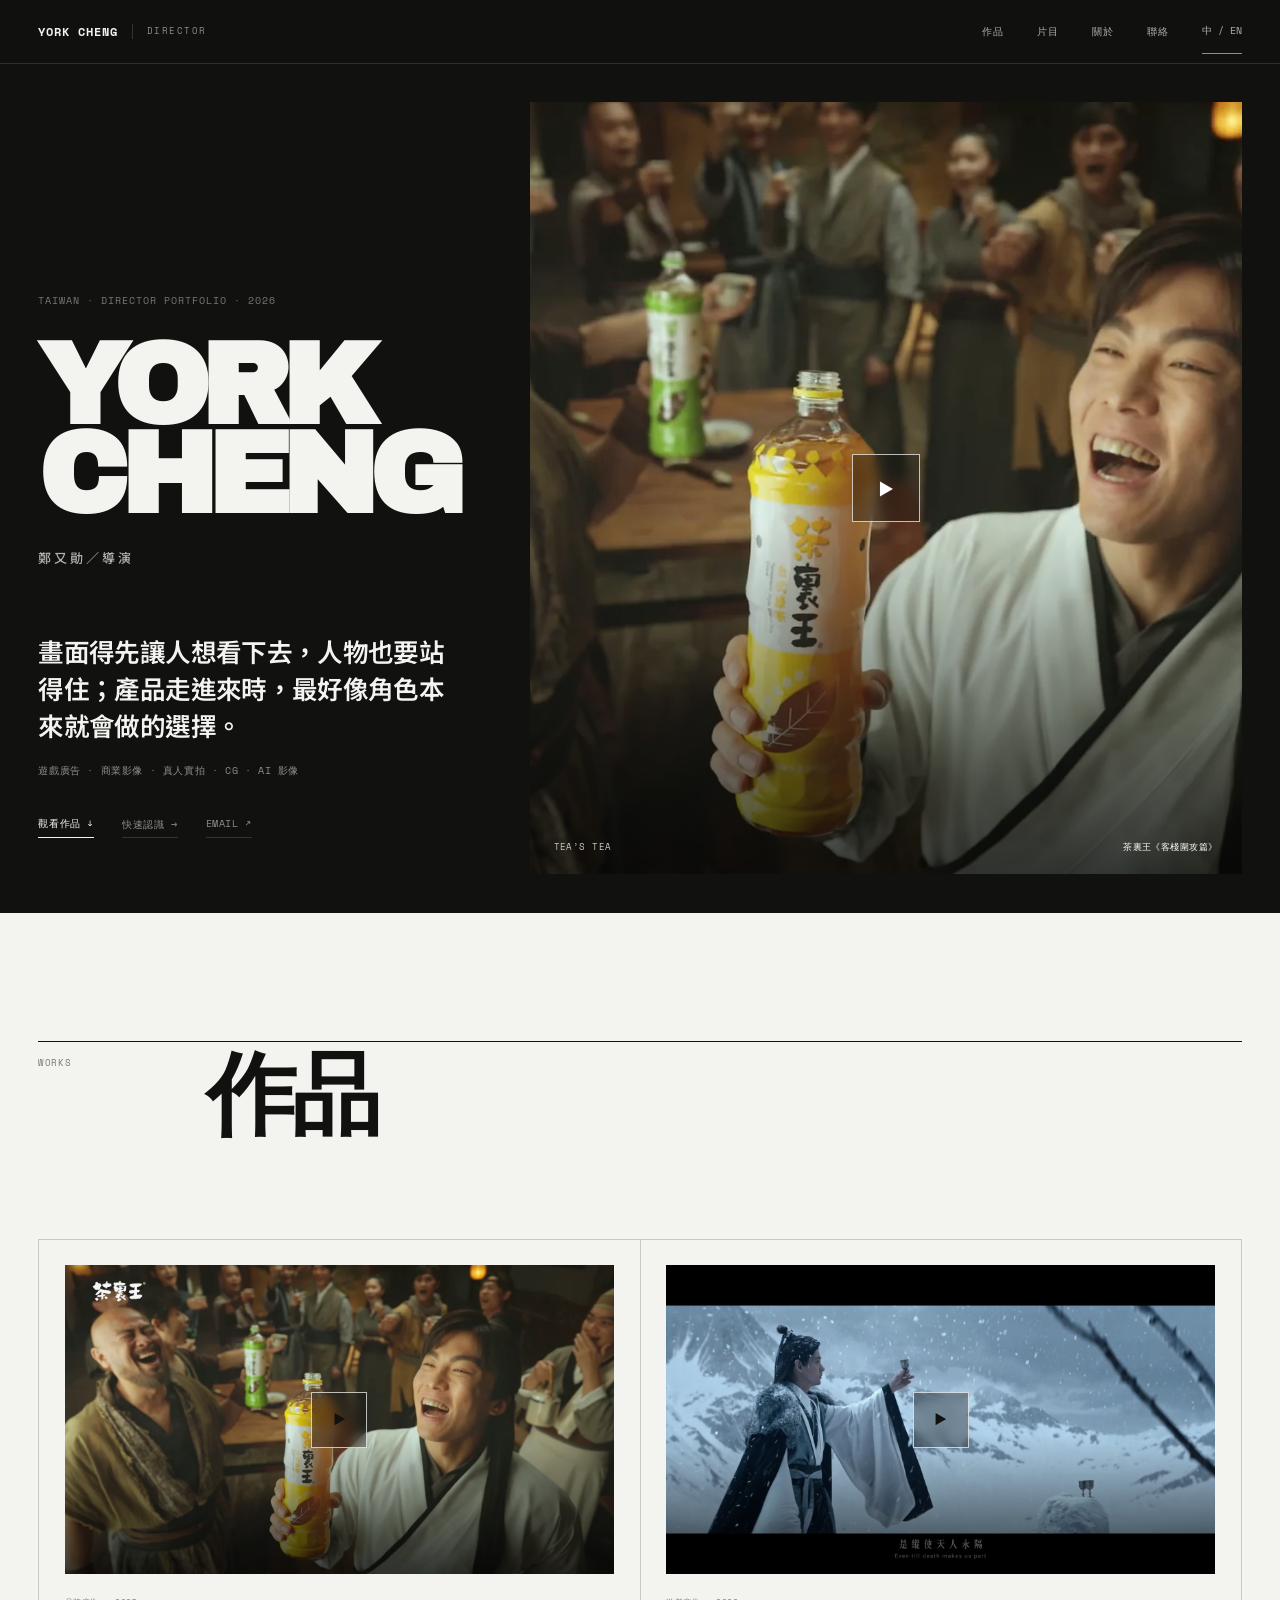
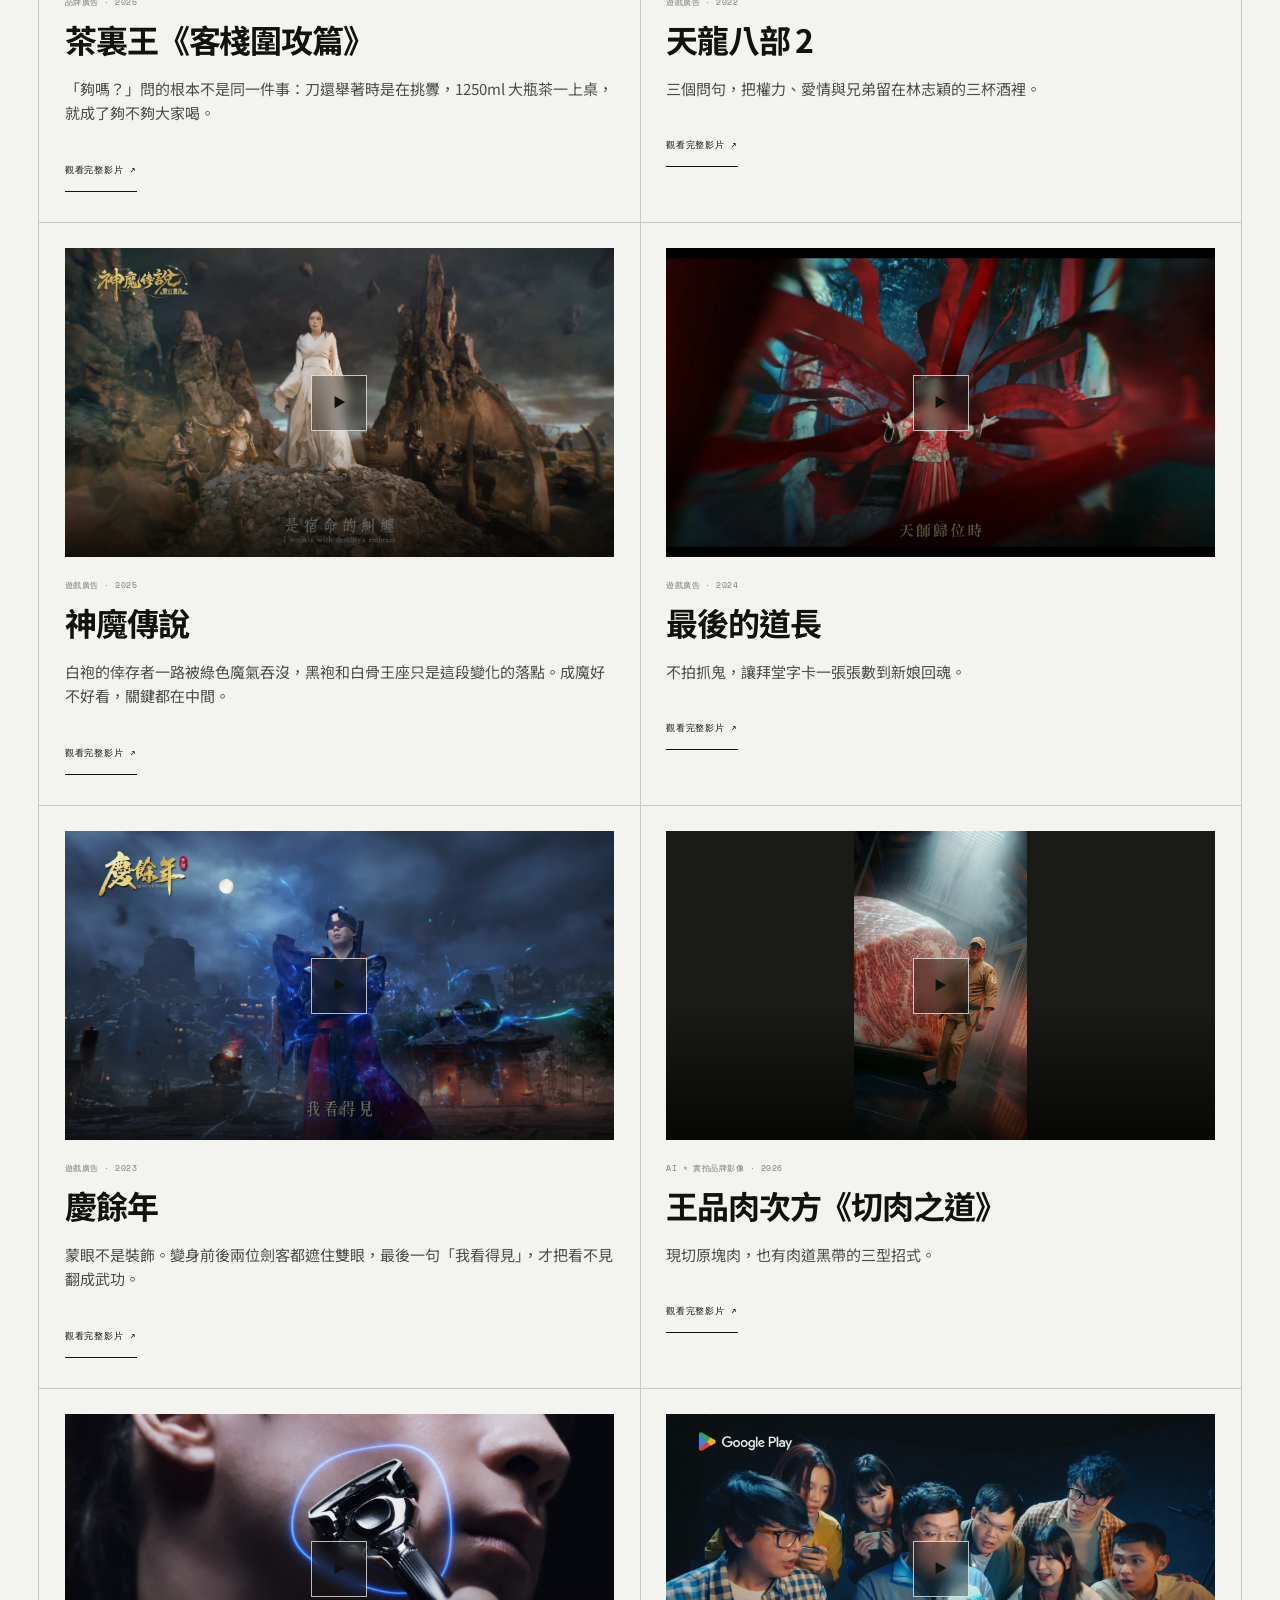
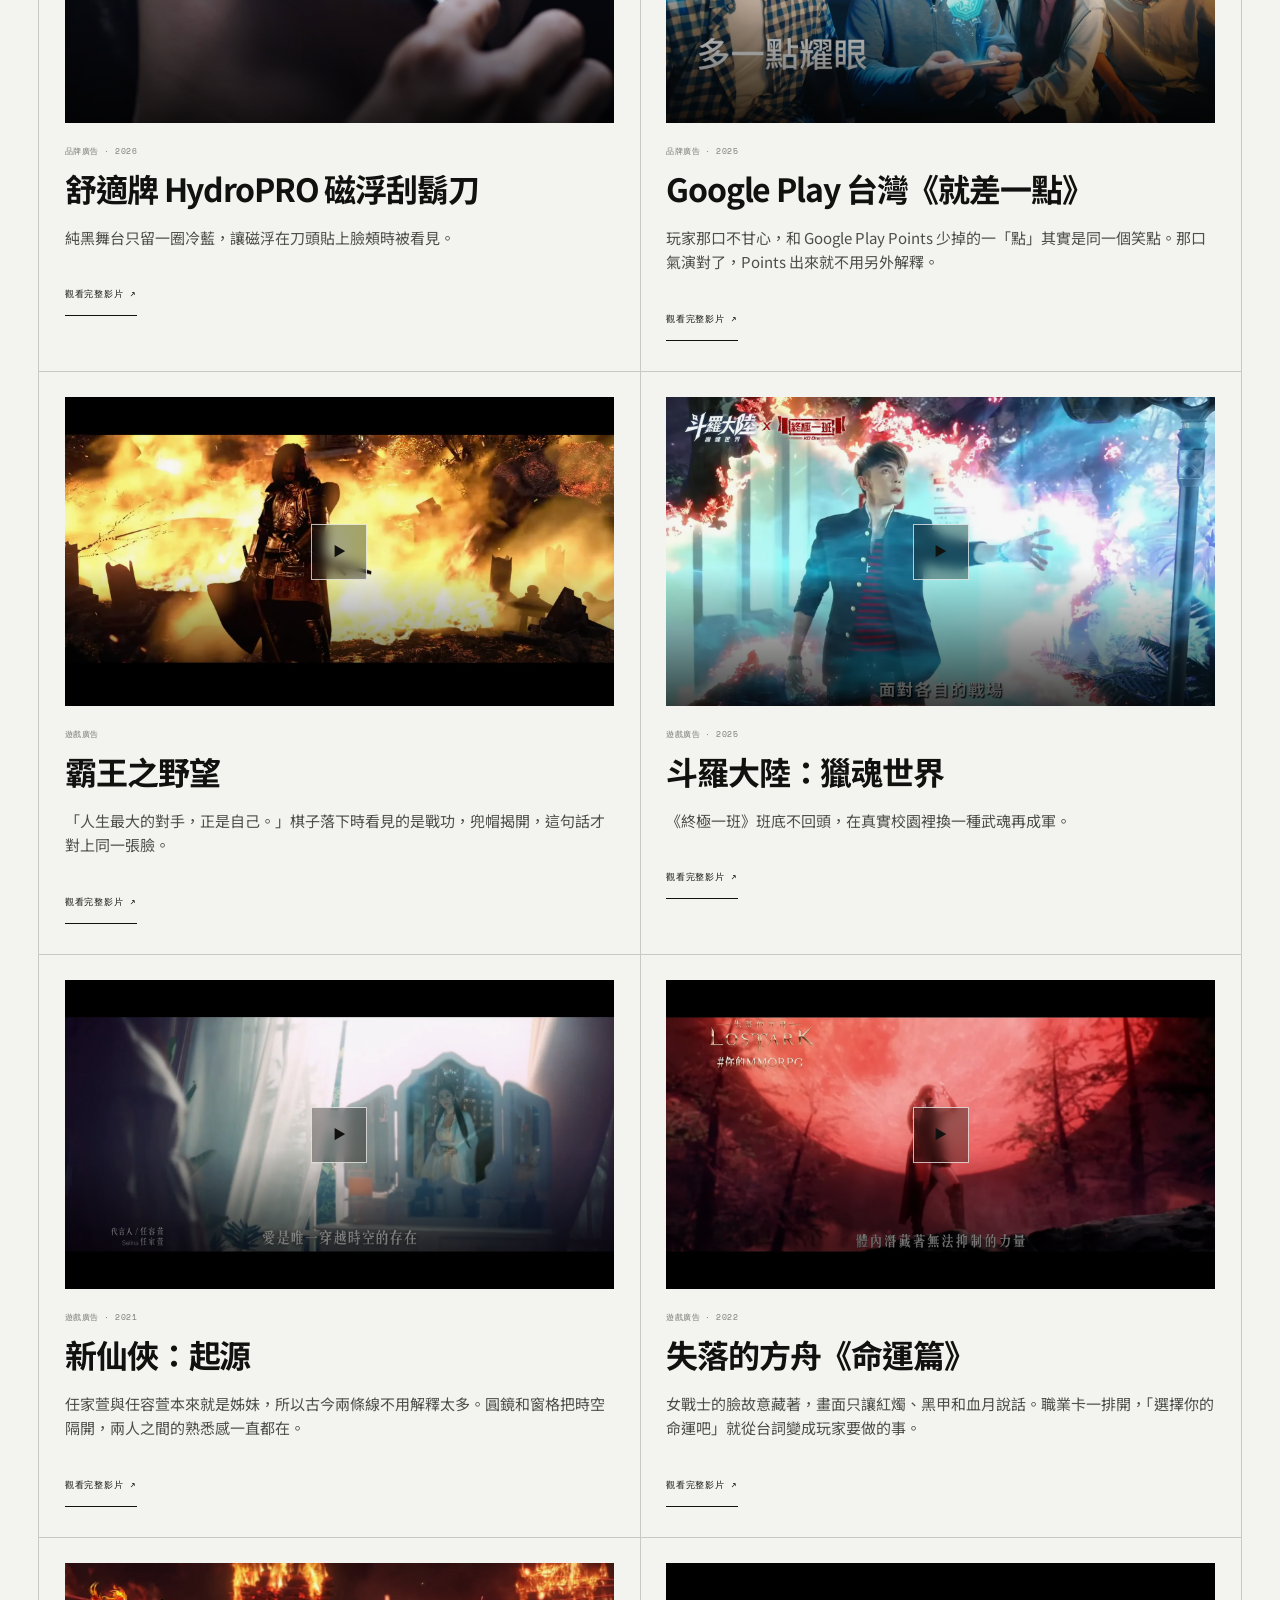
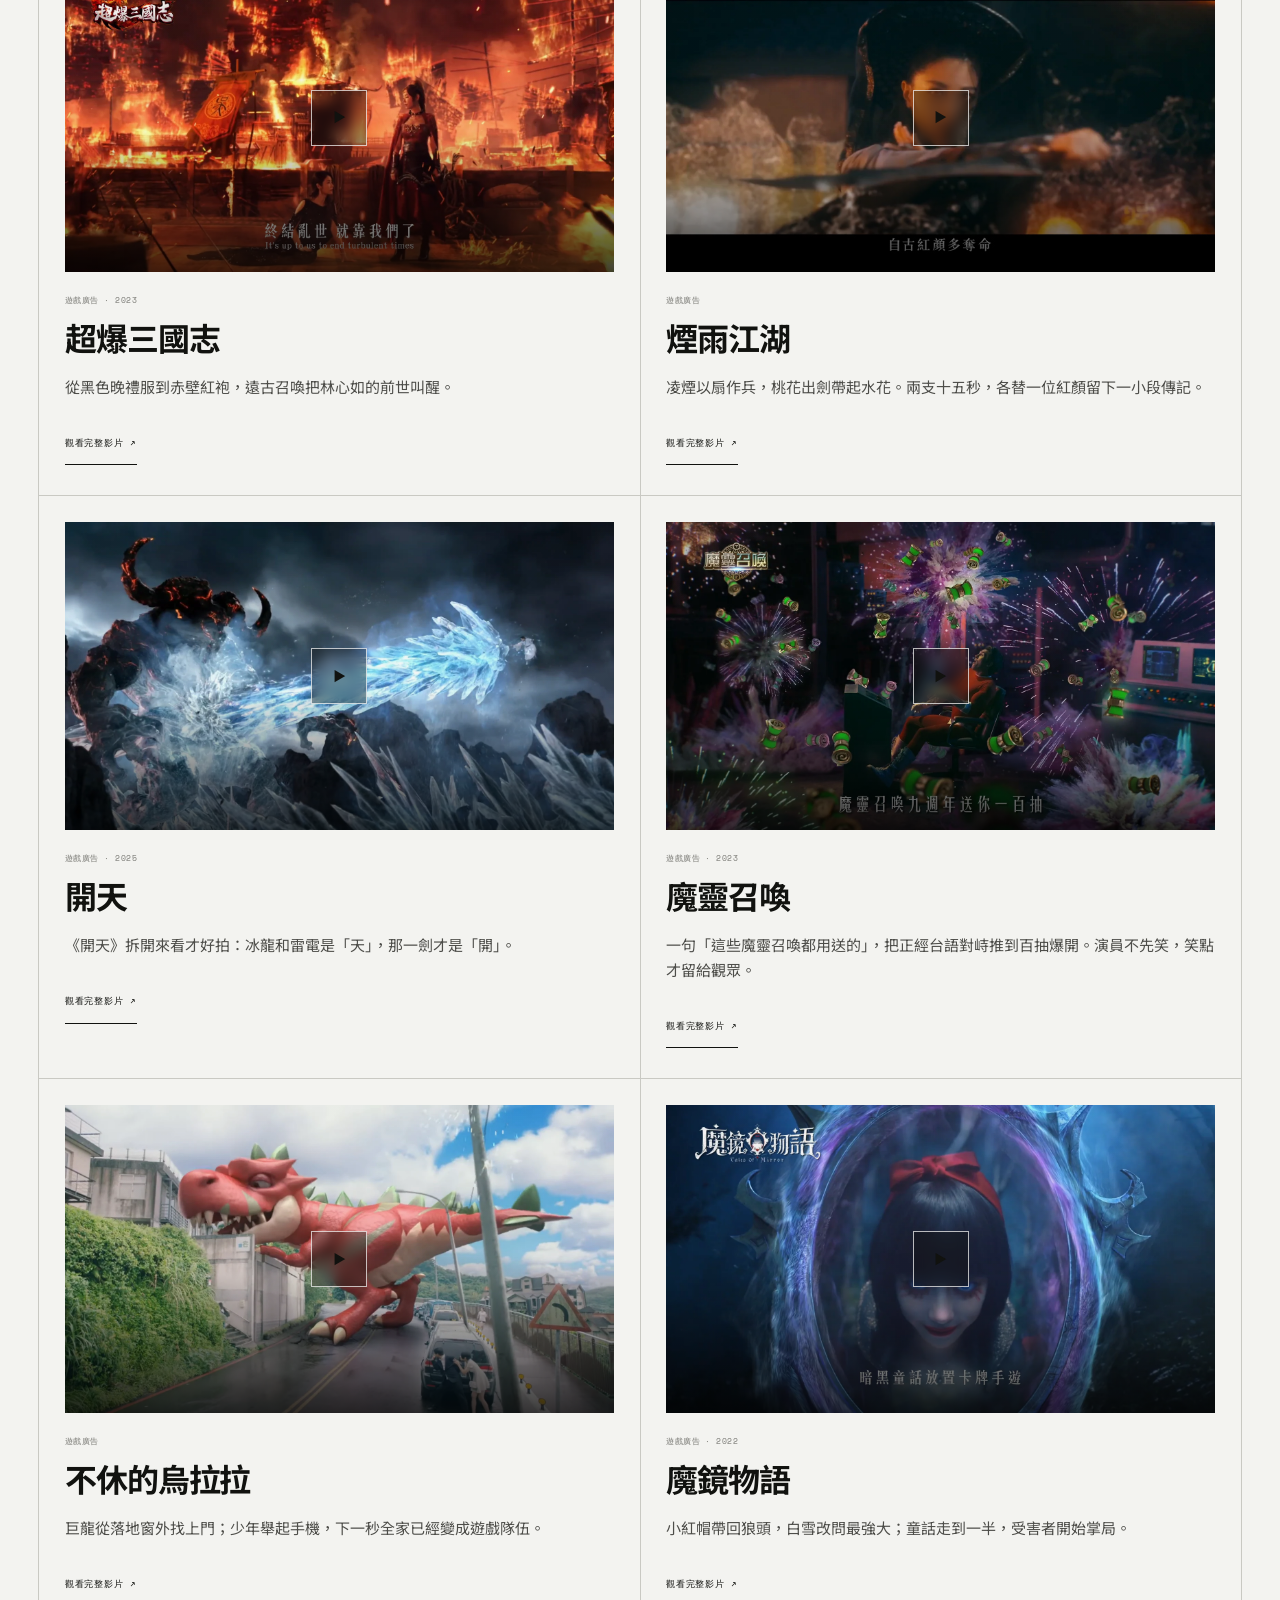
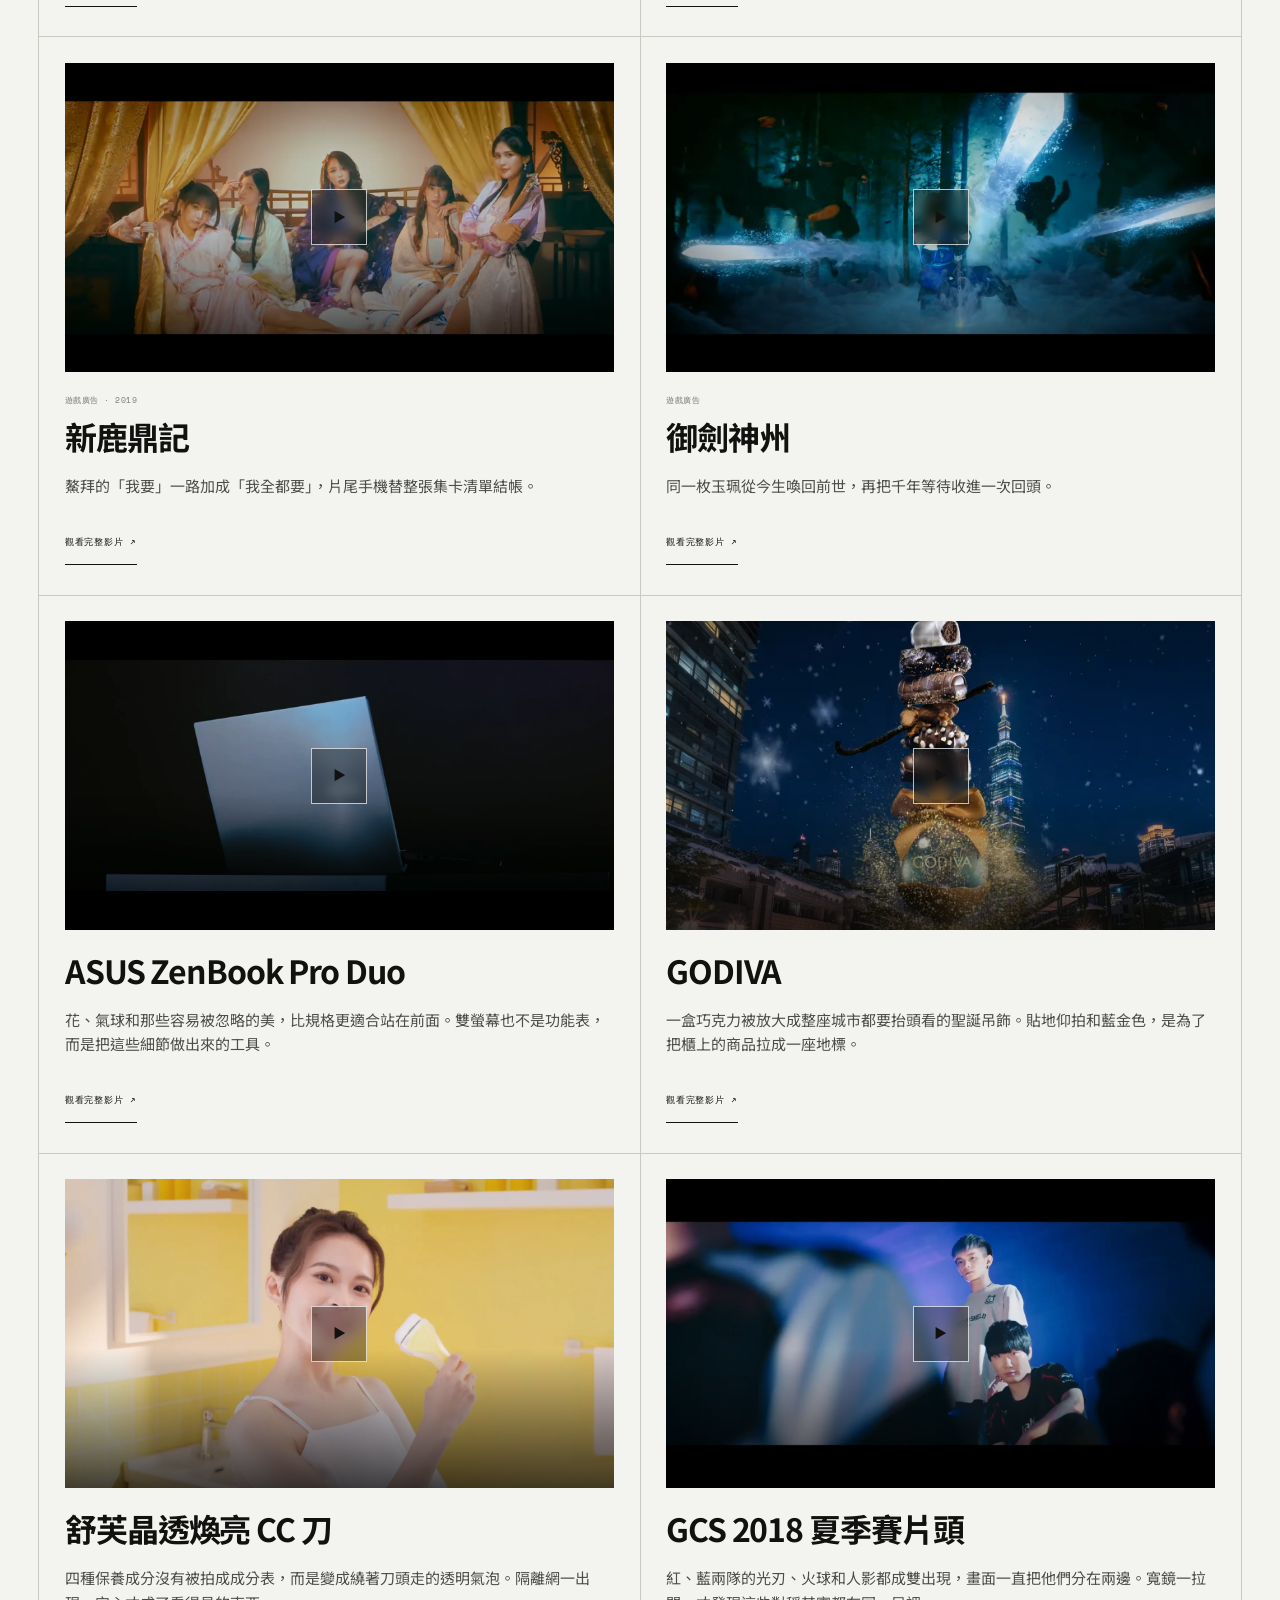
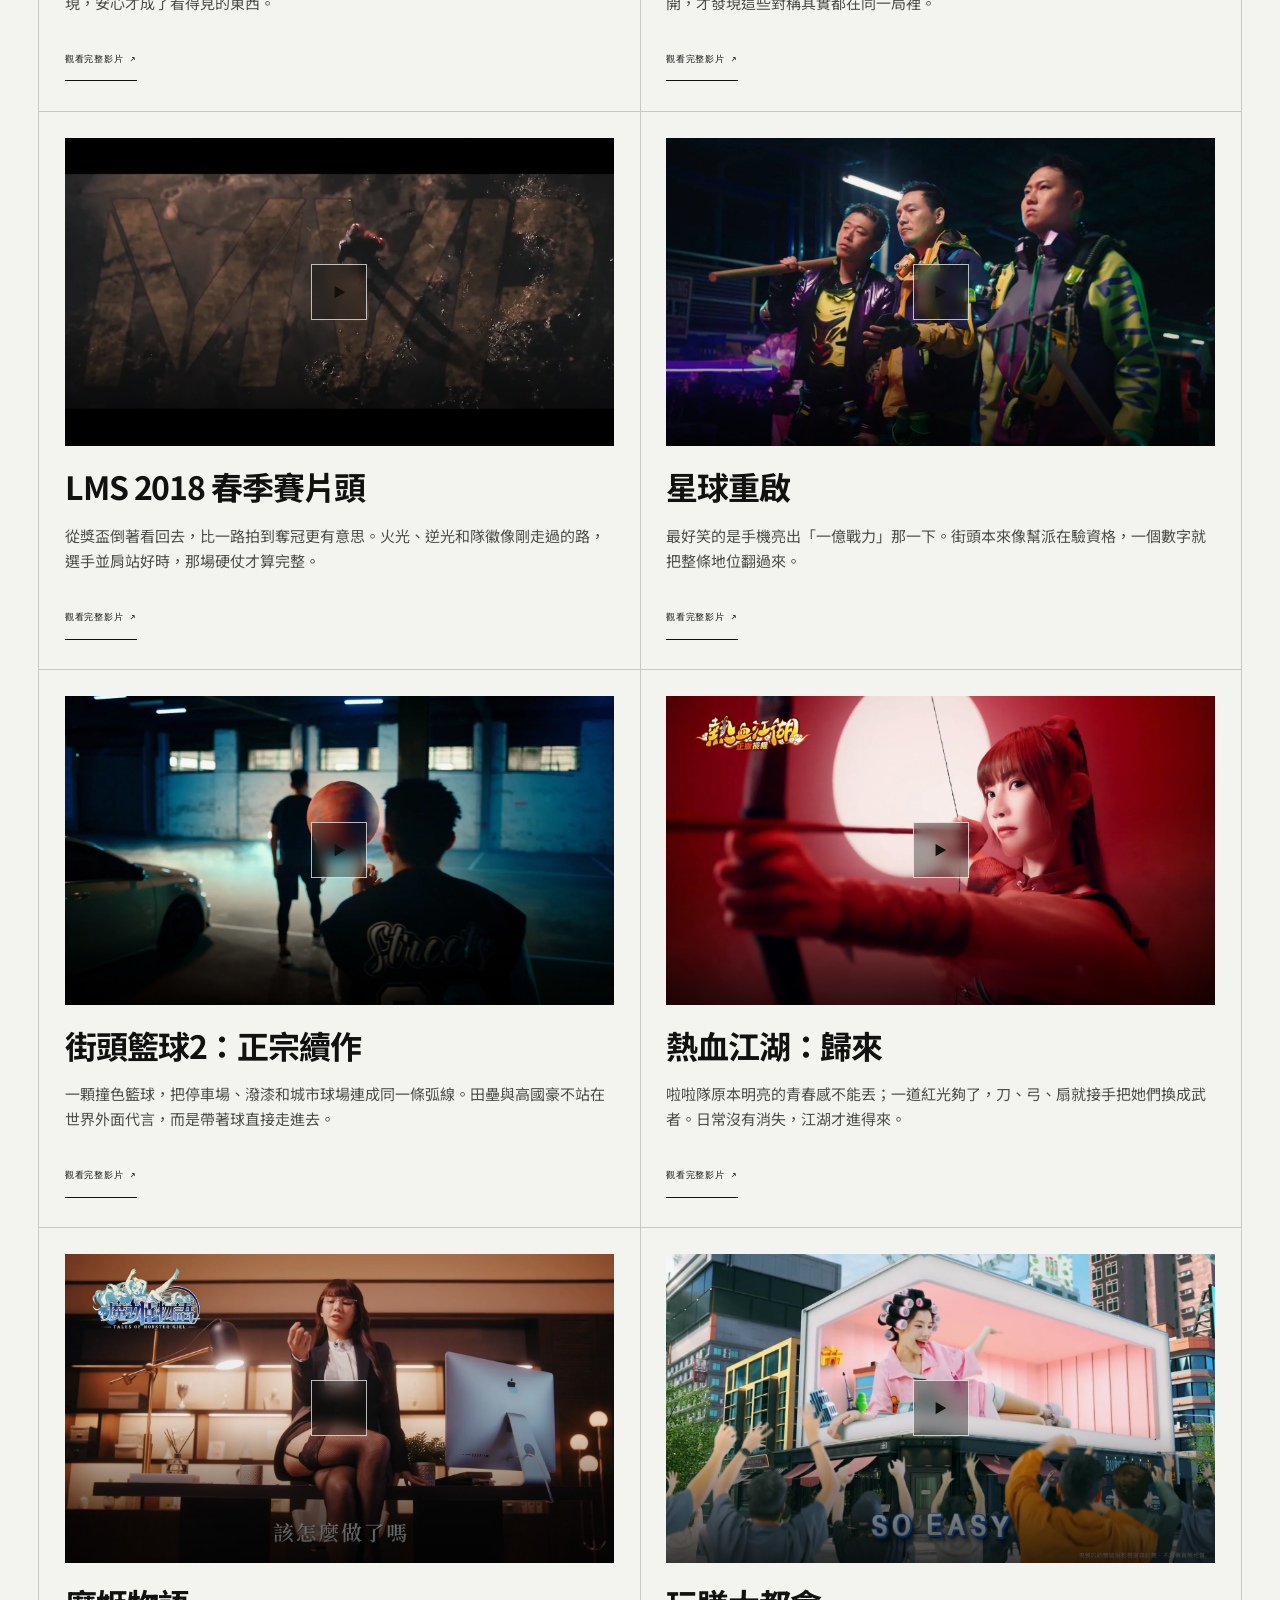
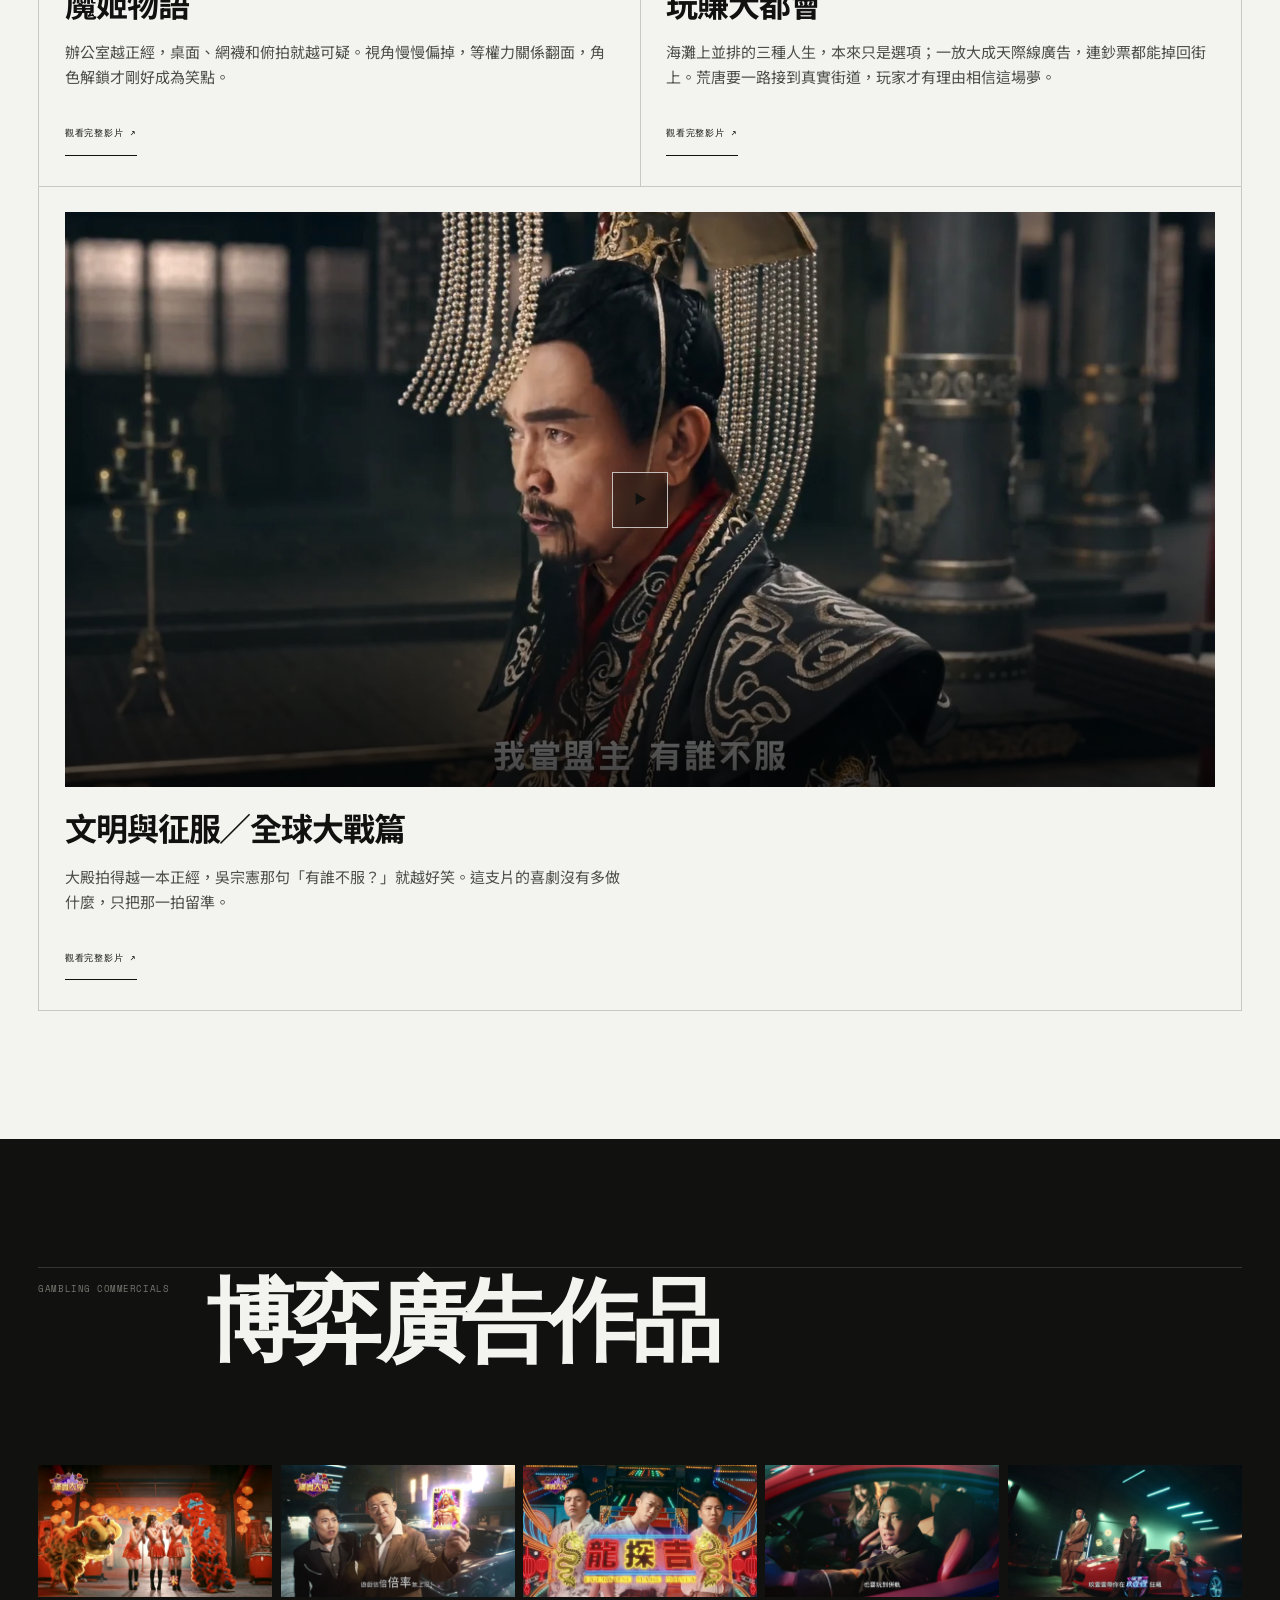
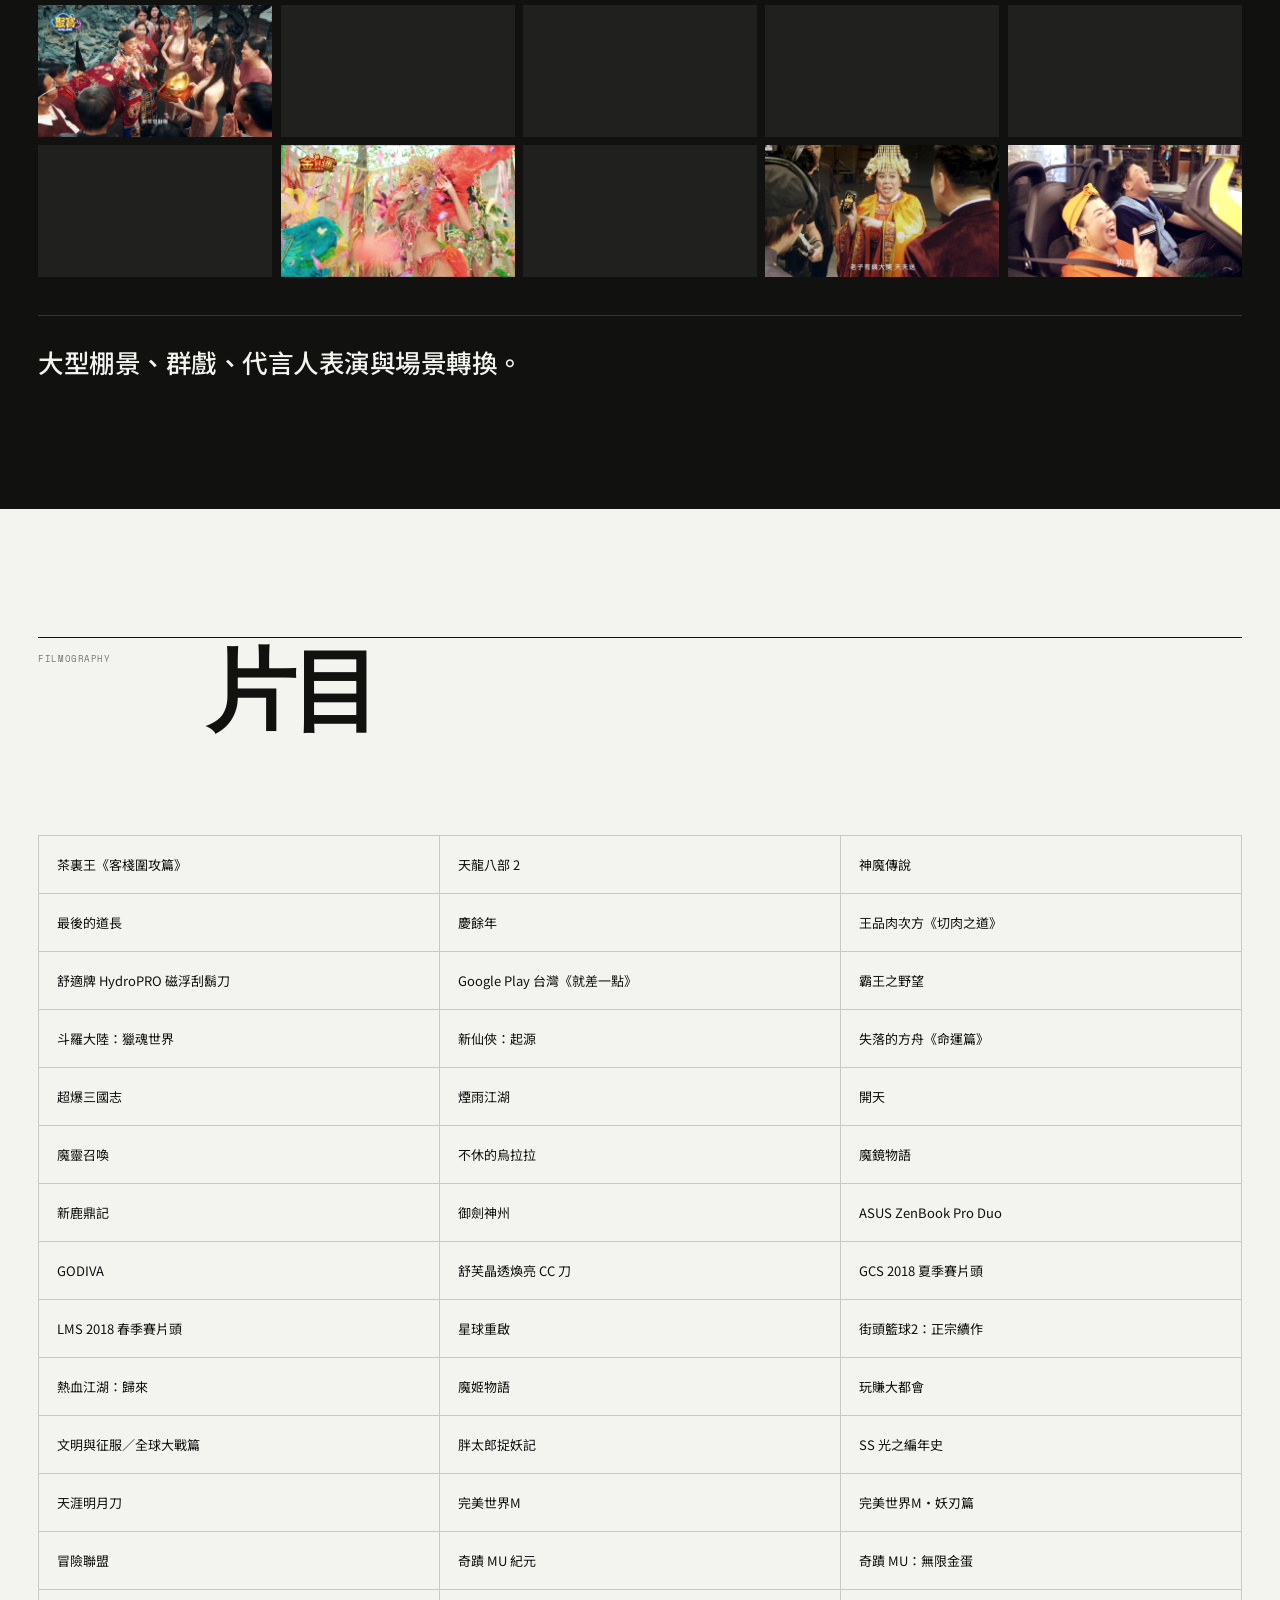
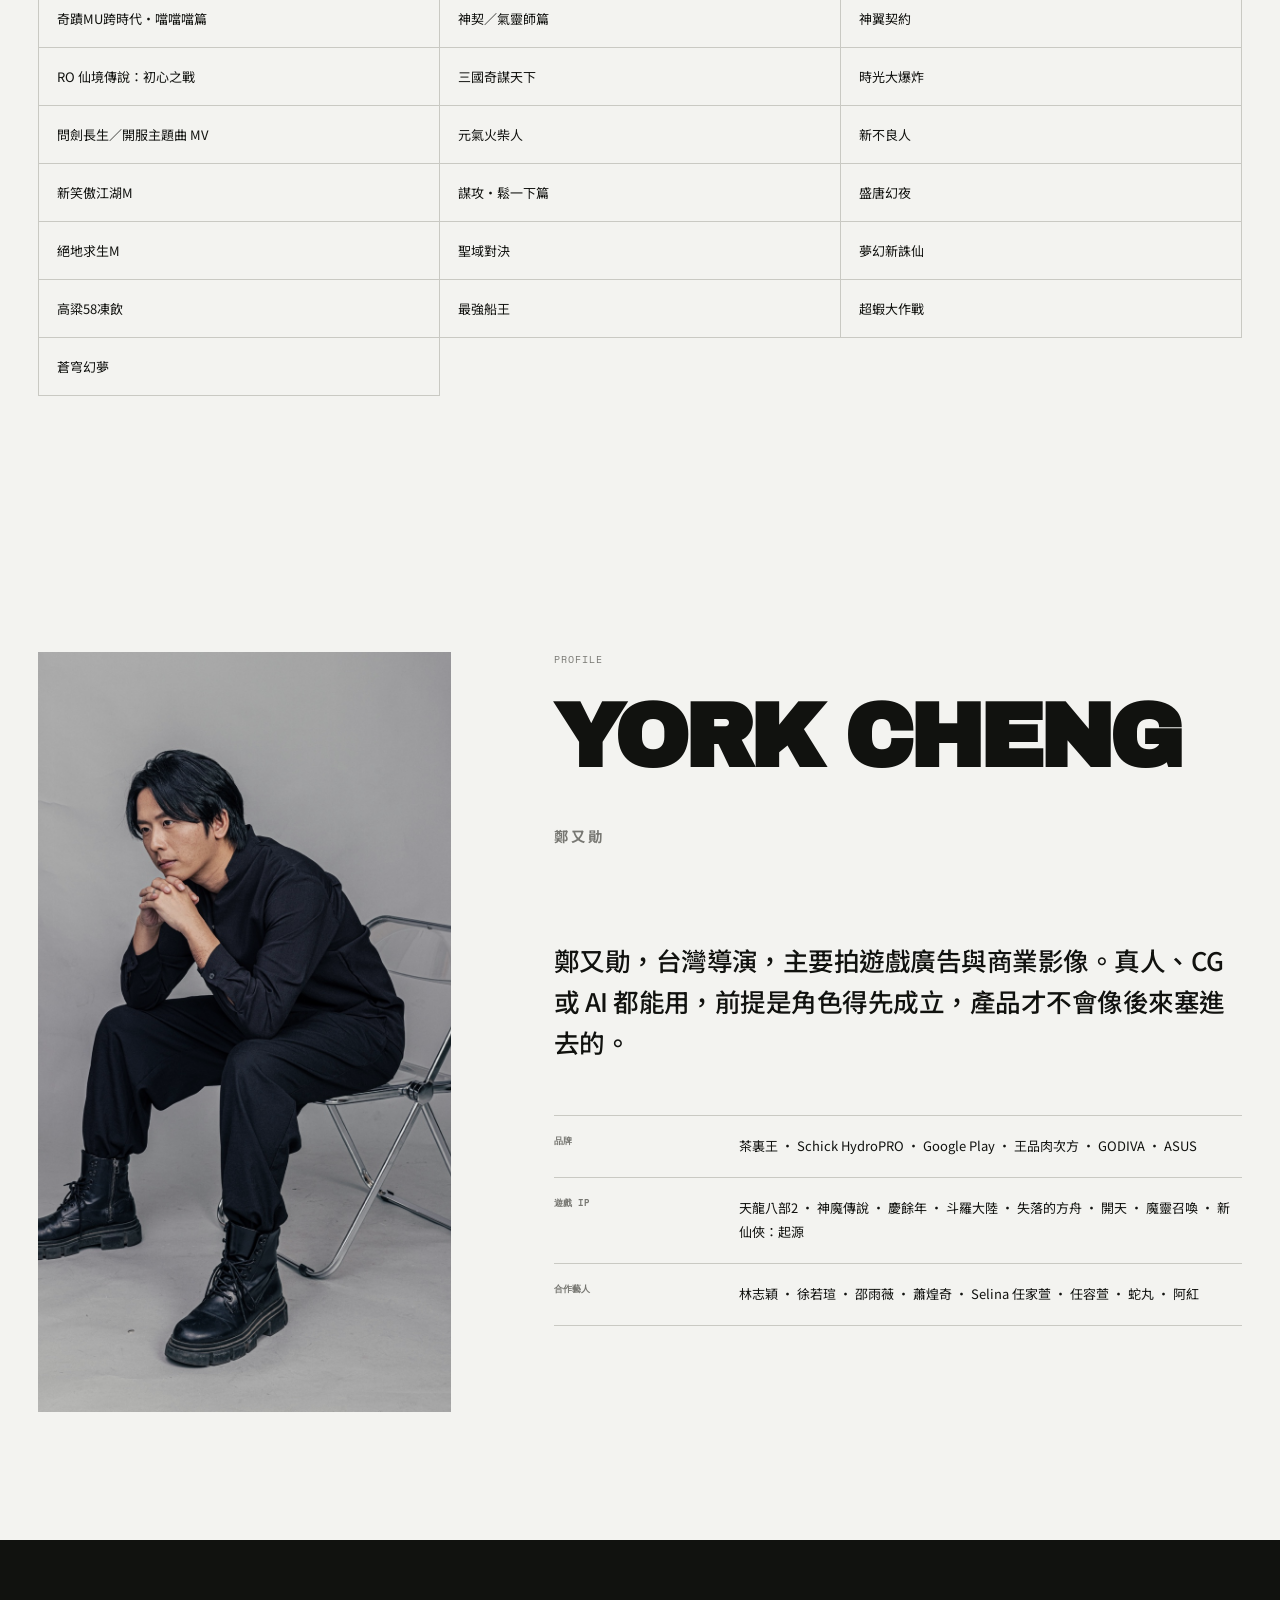
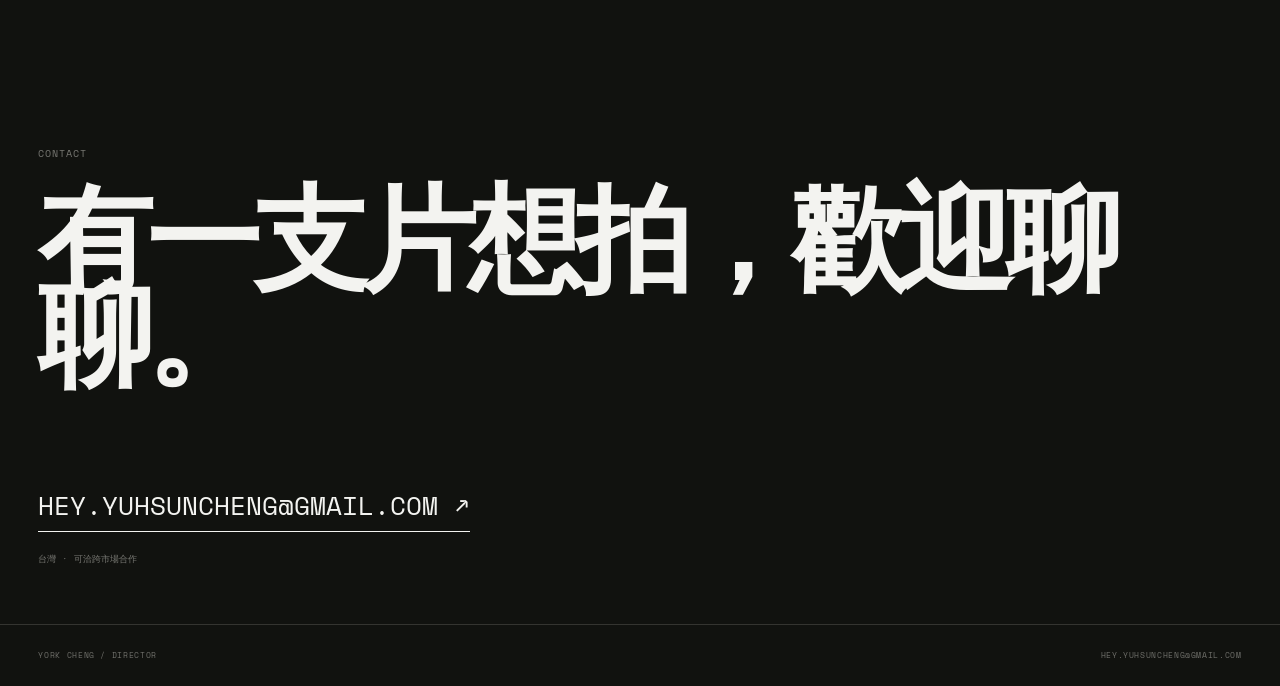
==== commit 54476315: "refine portfolio copy without case-study templates" ====
--- a/index.html
+++ b/index.html
@@ -100,7 +100,7 @@
 
     <section class="contact section-dark" id="contact">
       <p class="eyebrow">CONTACT</p>
-      <h2 data-label-zh="有一支片想拍，歡迎找我聊。" data-label-en="Have a film in mind? Let’s talk.">有一支片想拍，歡迎找我聊。</h2>
+      <h2 data-label-zh="有一支片想拍，歡迎聊聊。" data-label-en="Have a film in mind? Get in touch.">有一支片想拍，歡迎聊聊。</h2>
       <a id="contact-email" href="mailto:hey.yuhsuncheng@gmail.com">HEY.YUHSUNCHENG@GMAIL.COM ↗</a>
       <p id="contact-location"></p>
     </section>
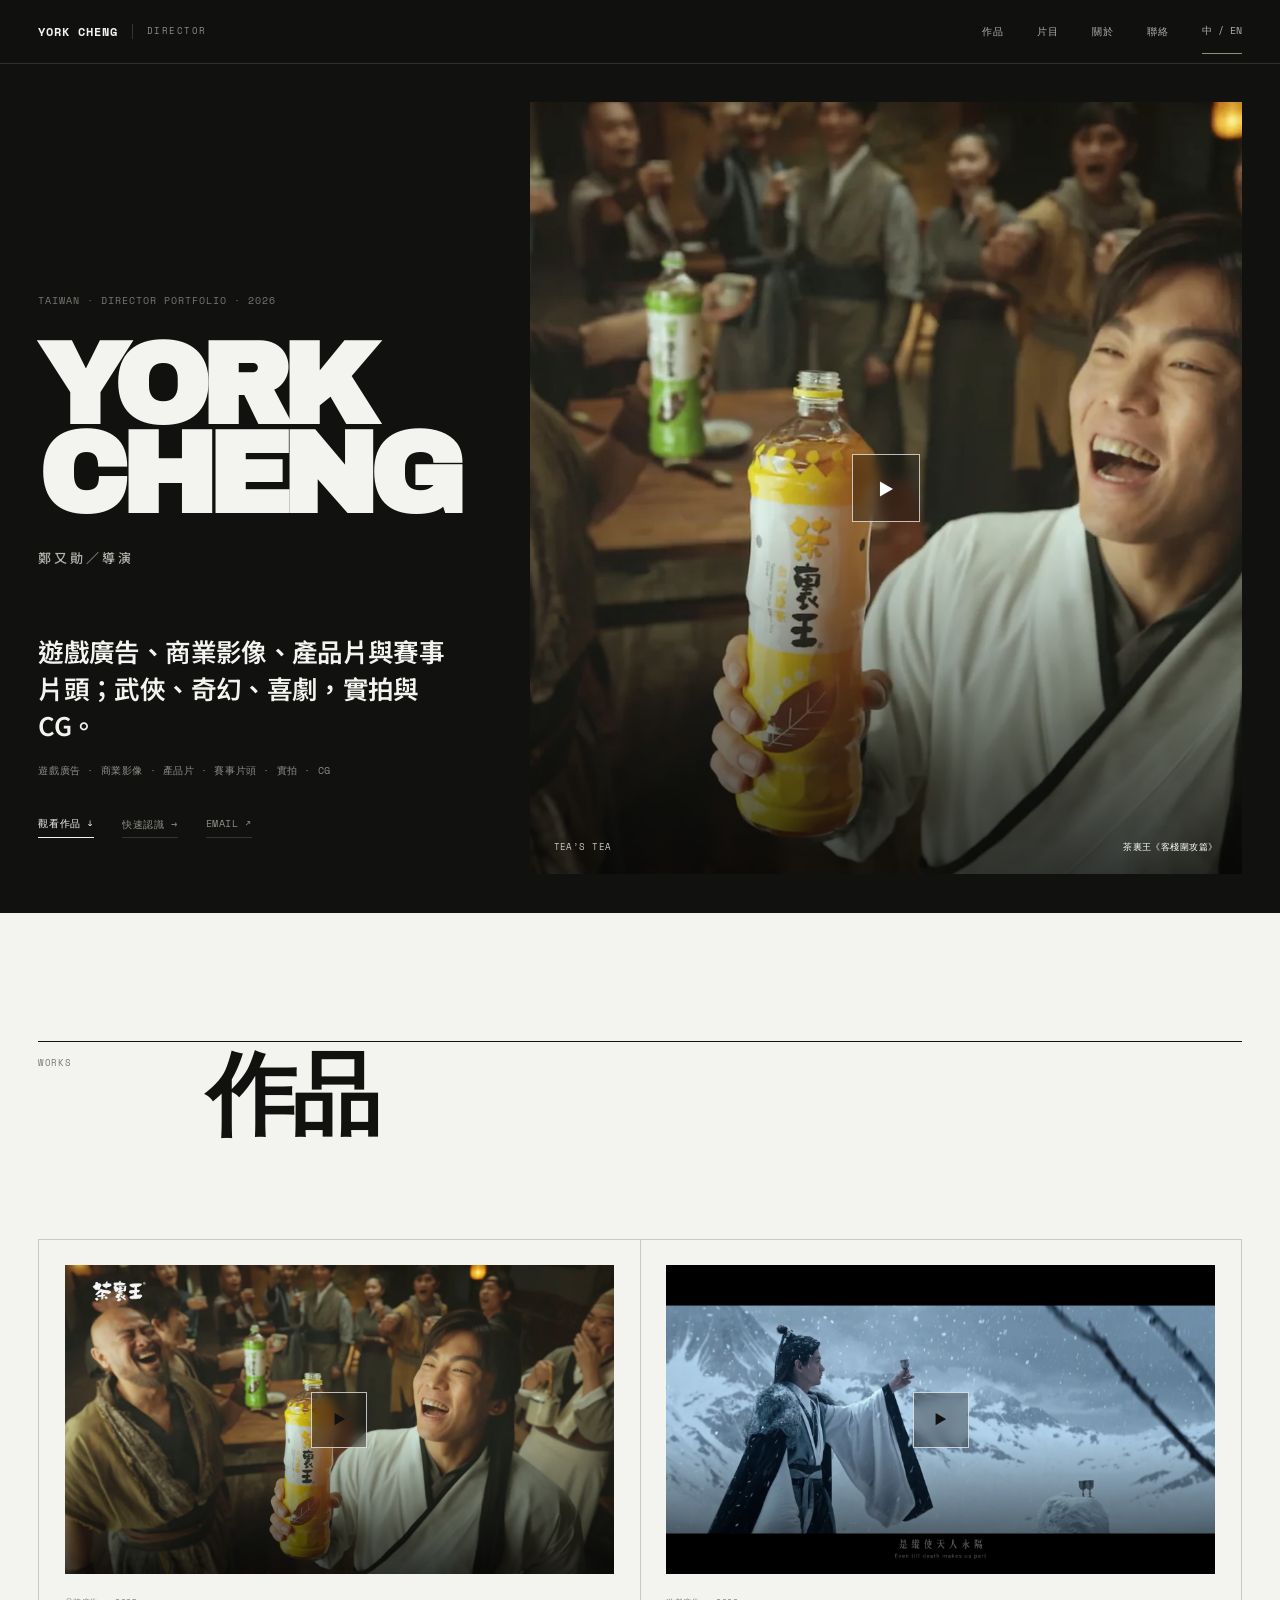
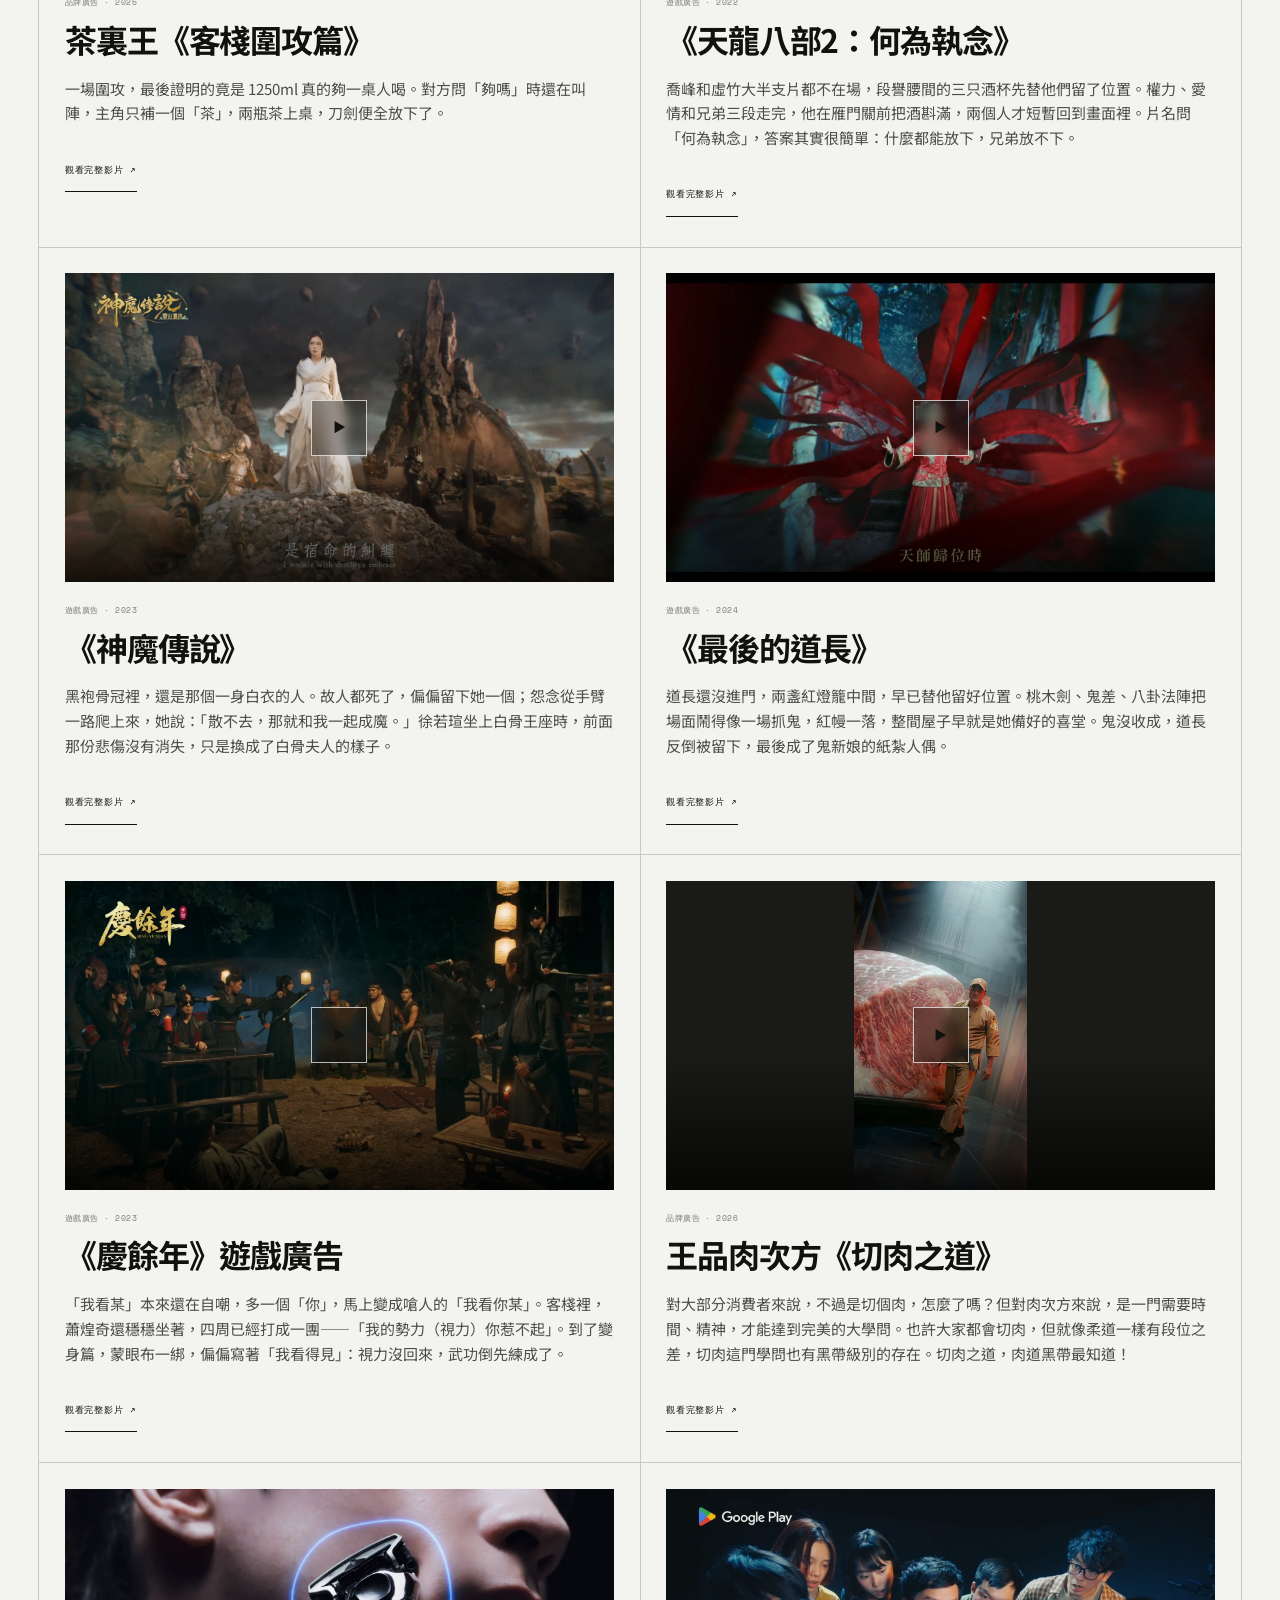
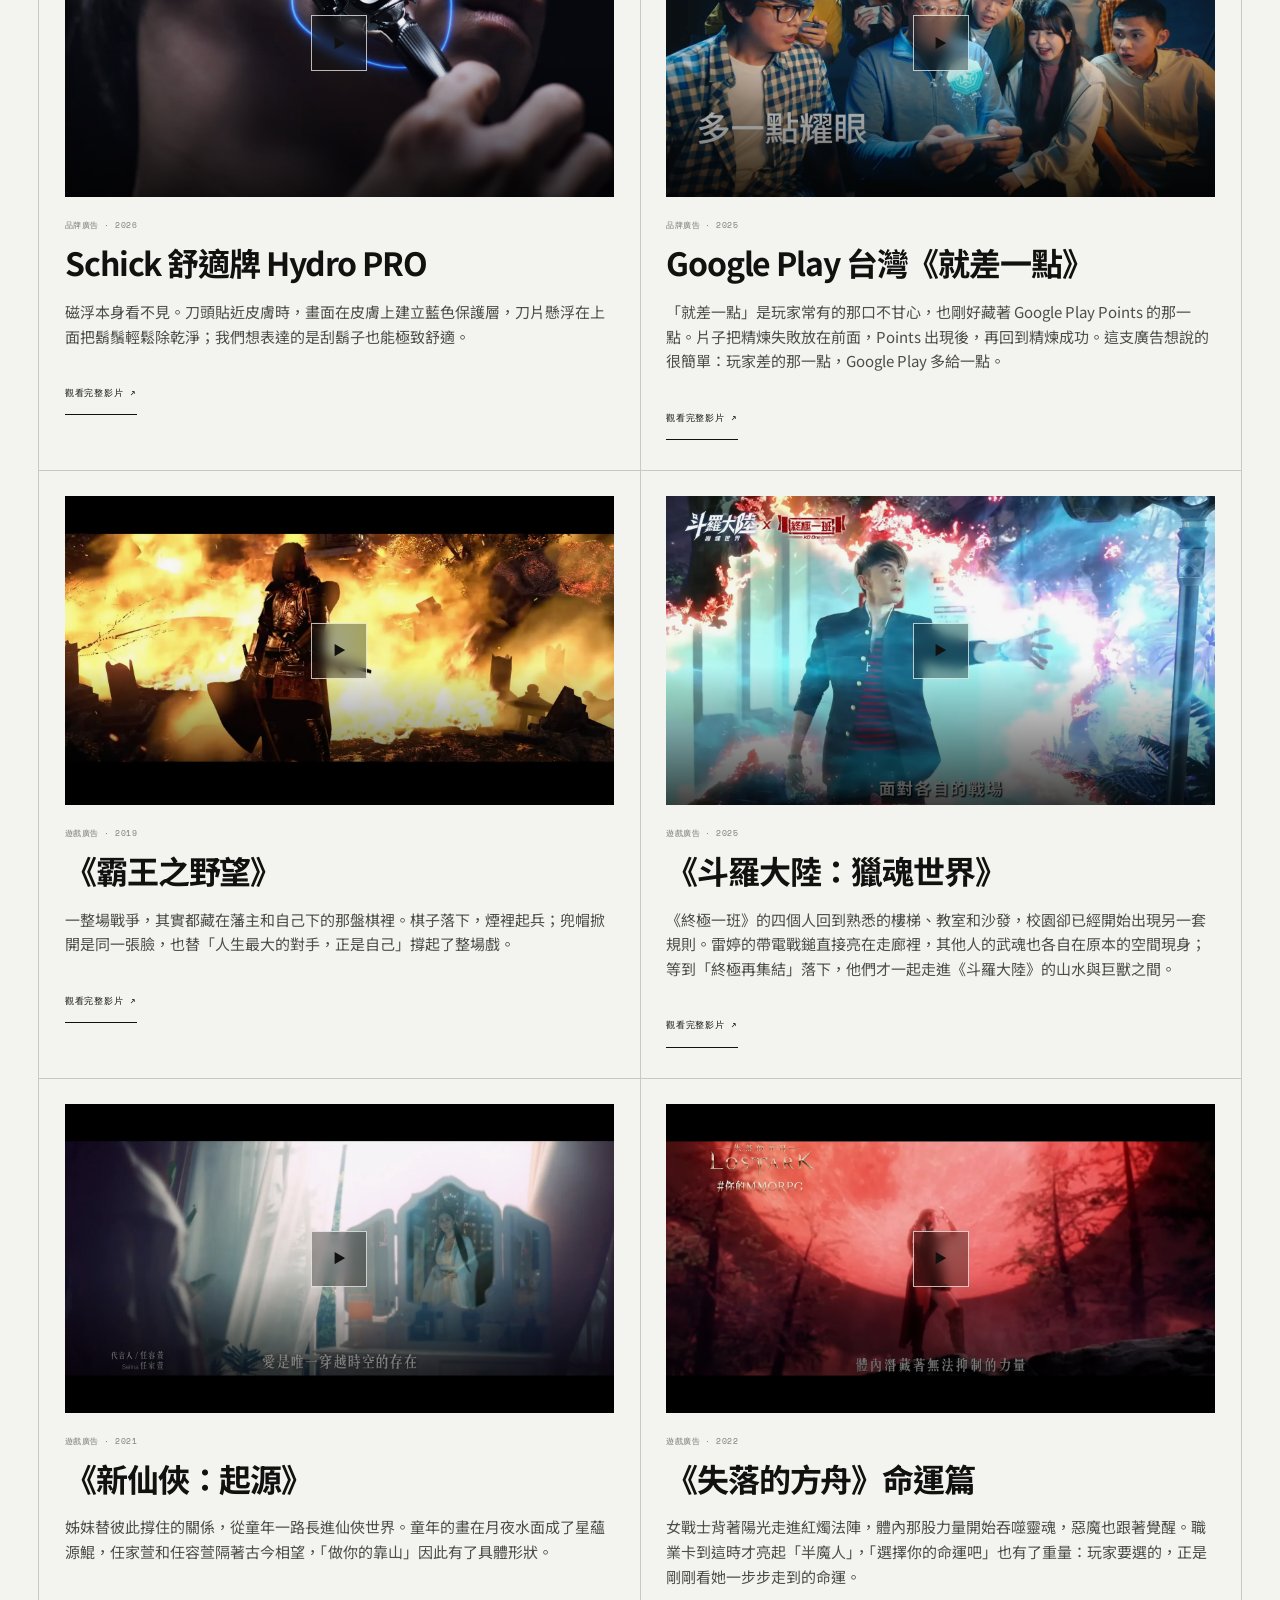
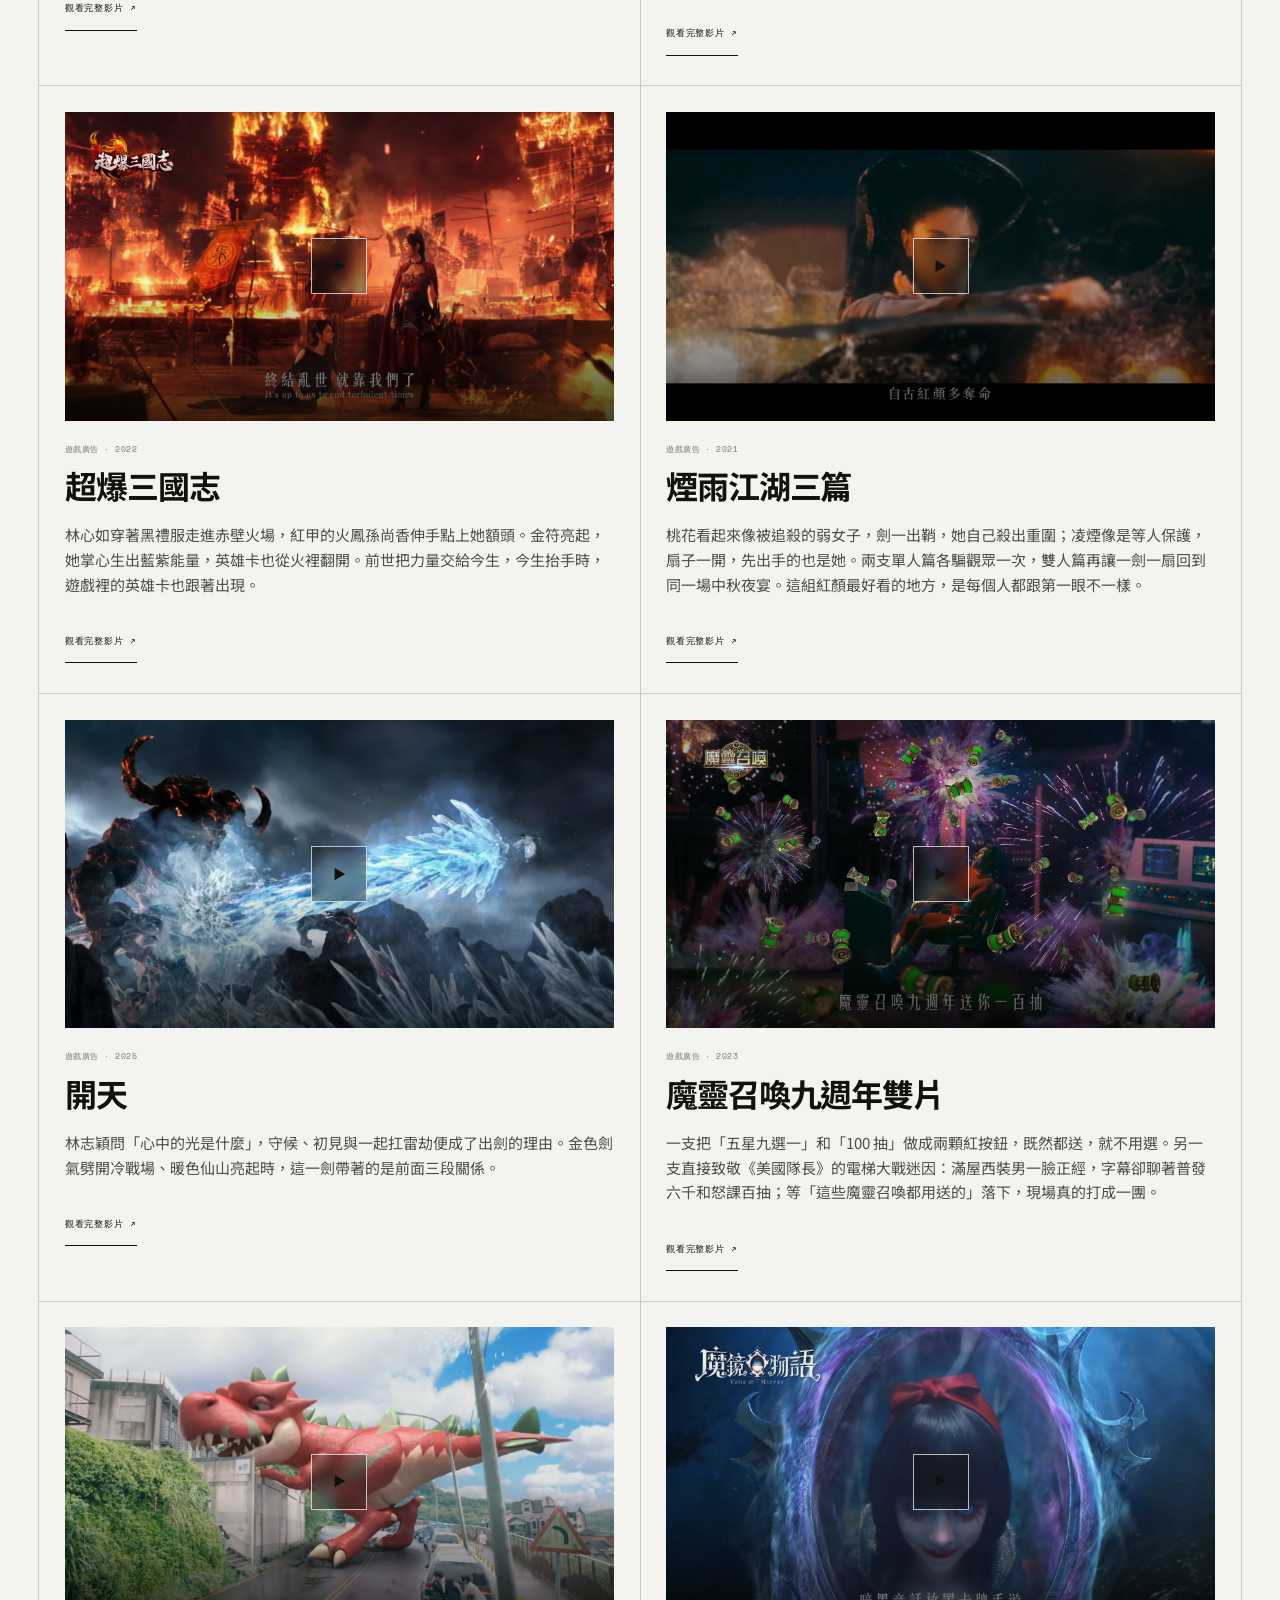
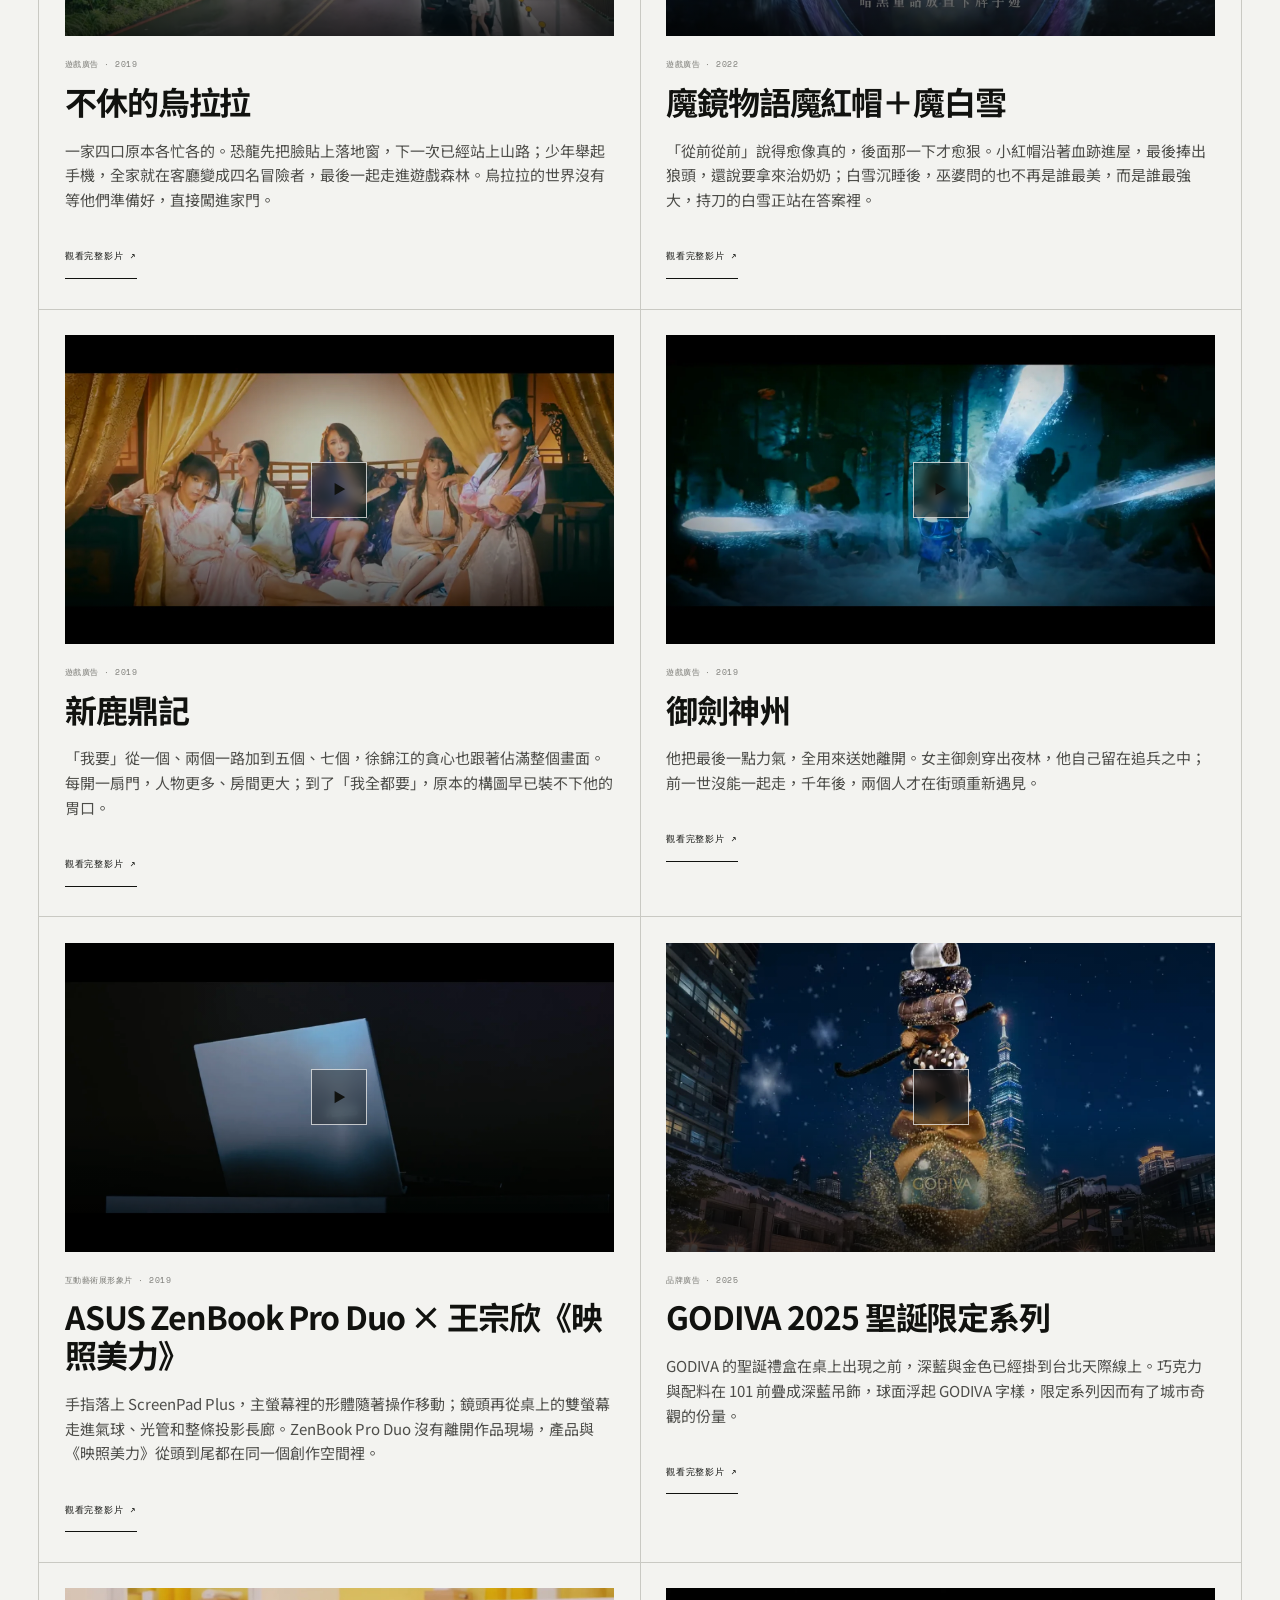
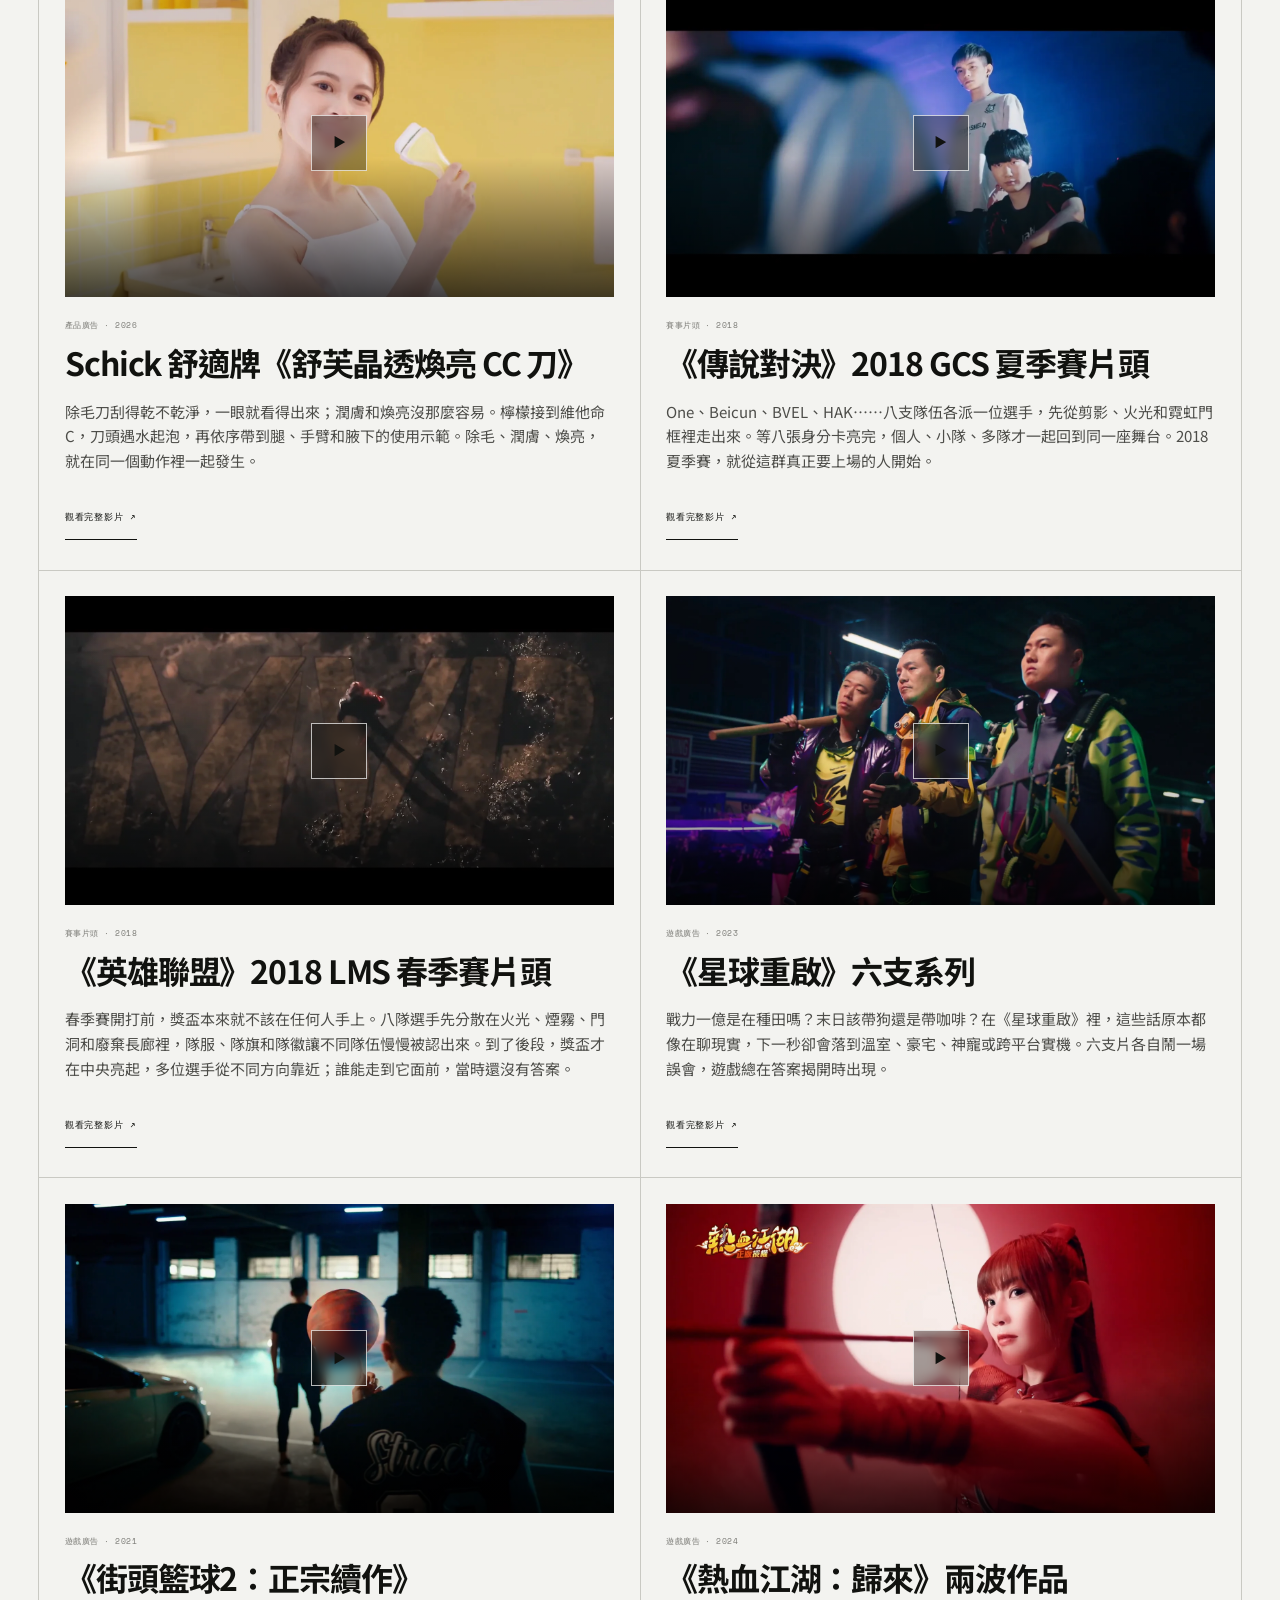
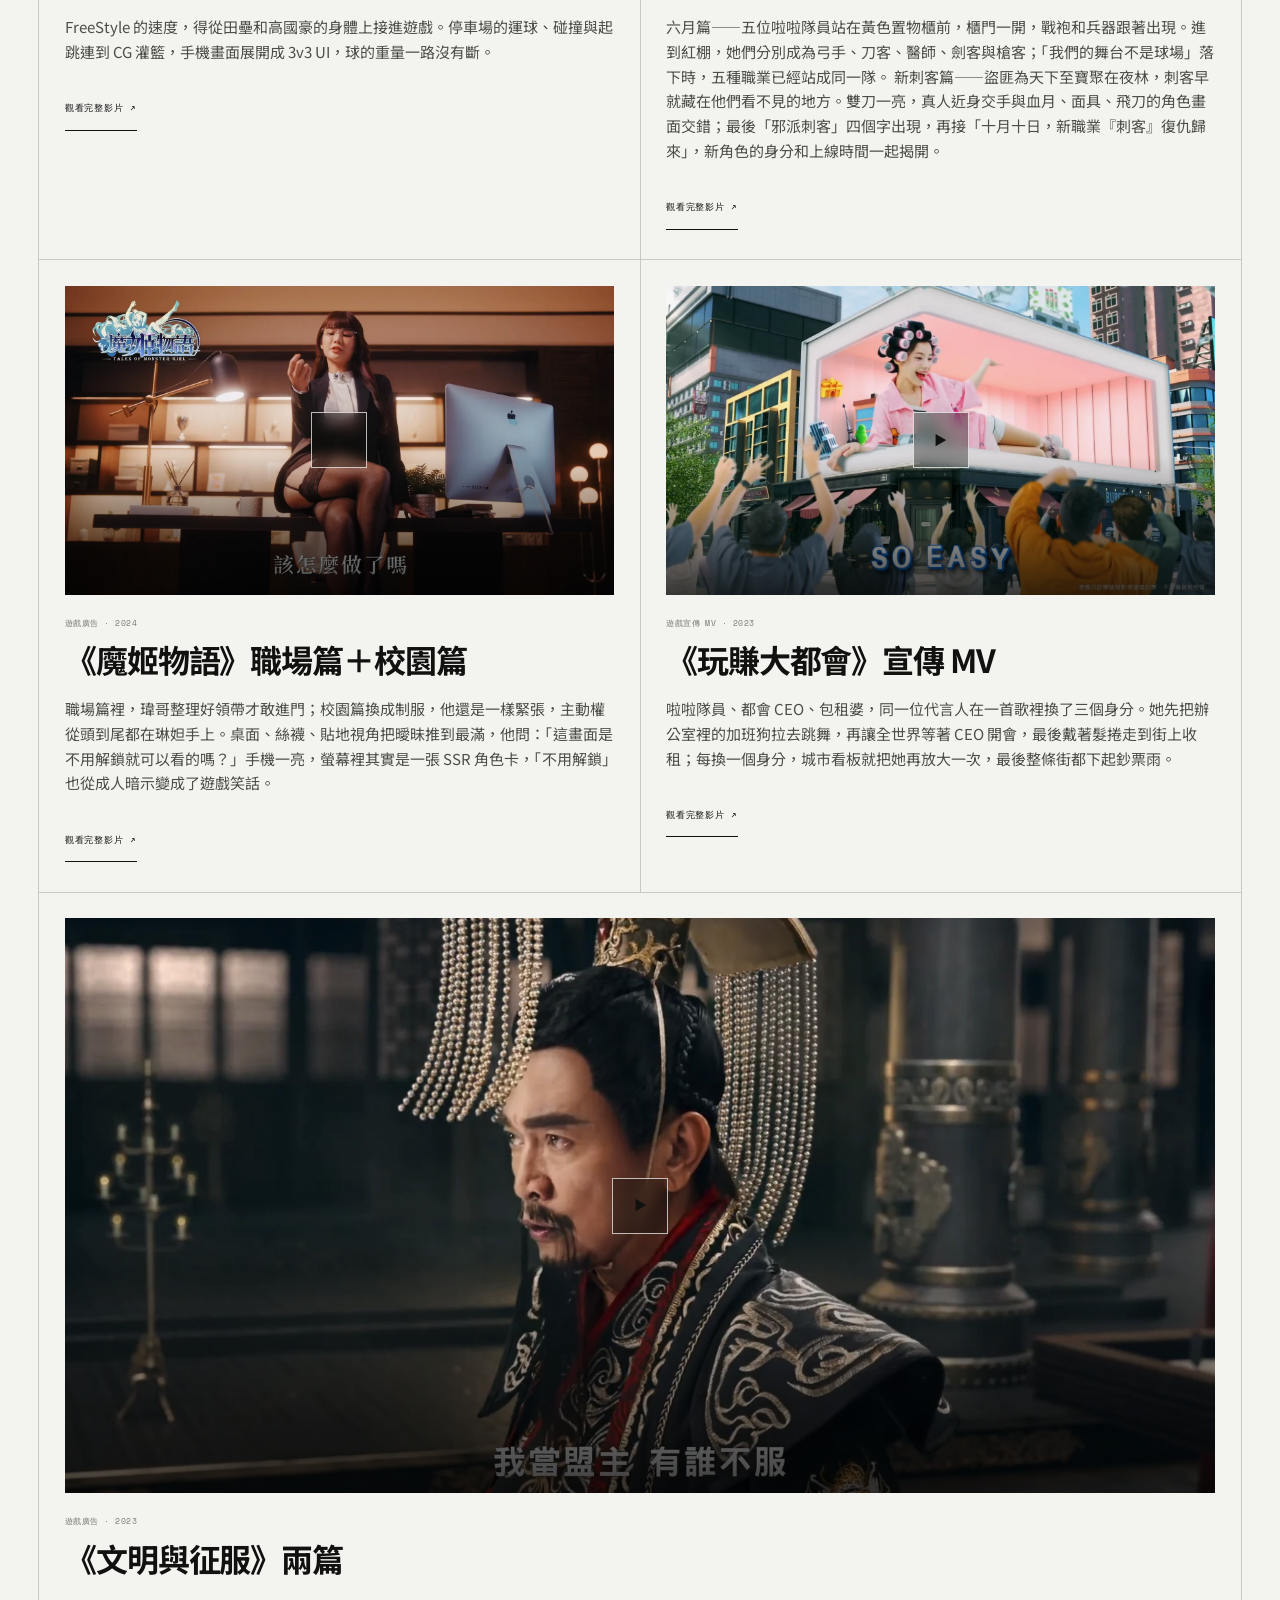
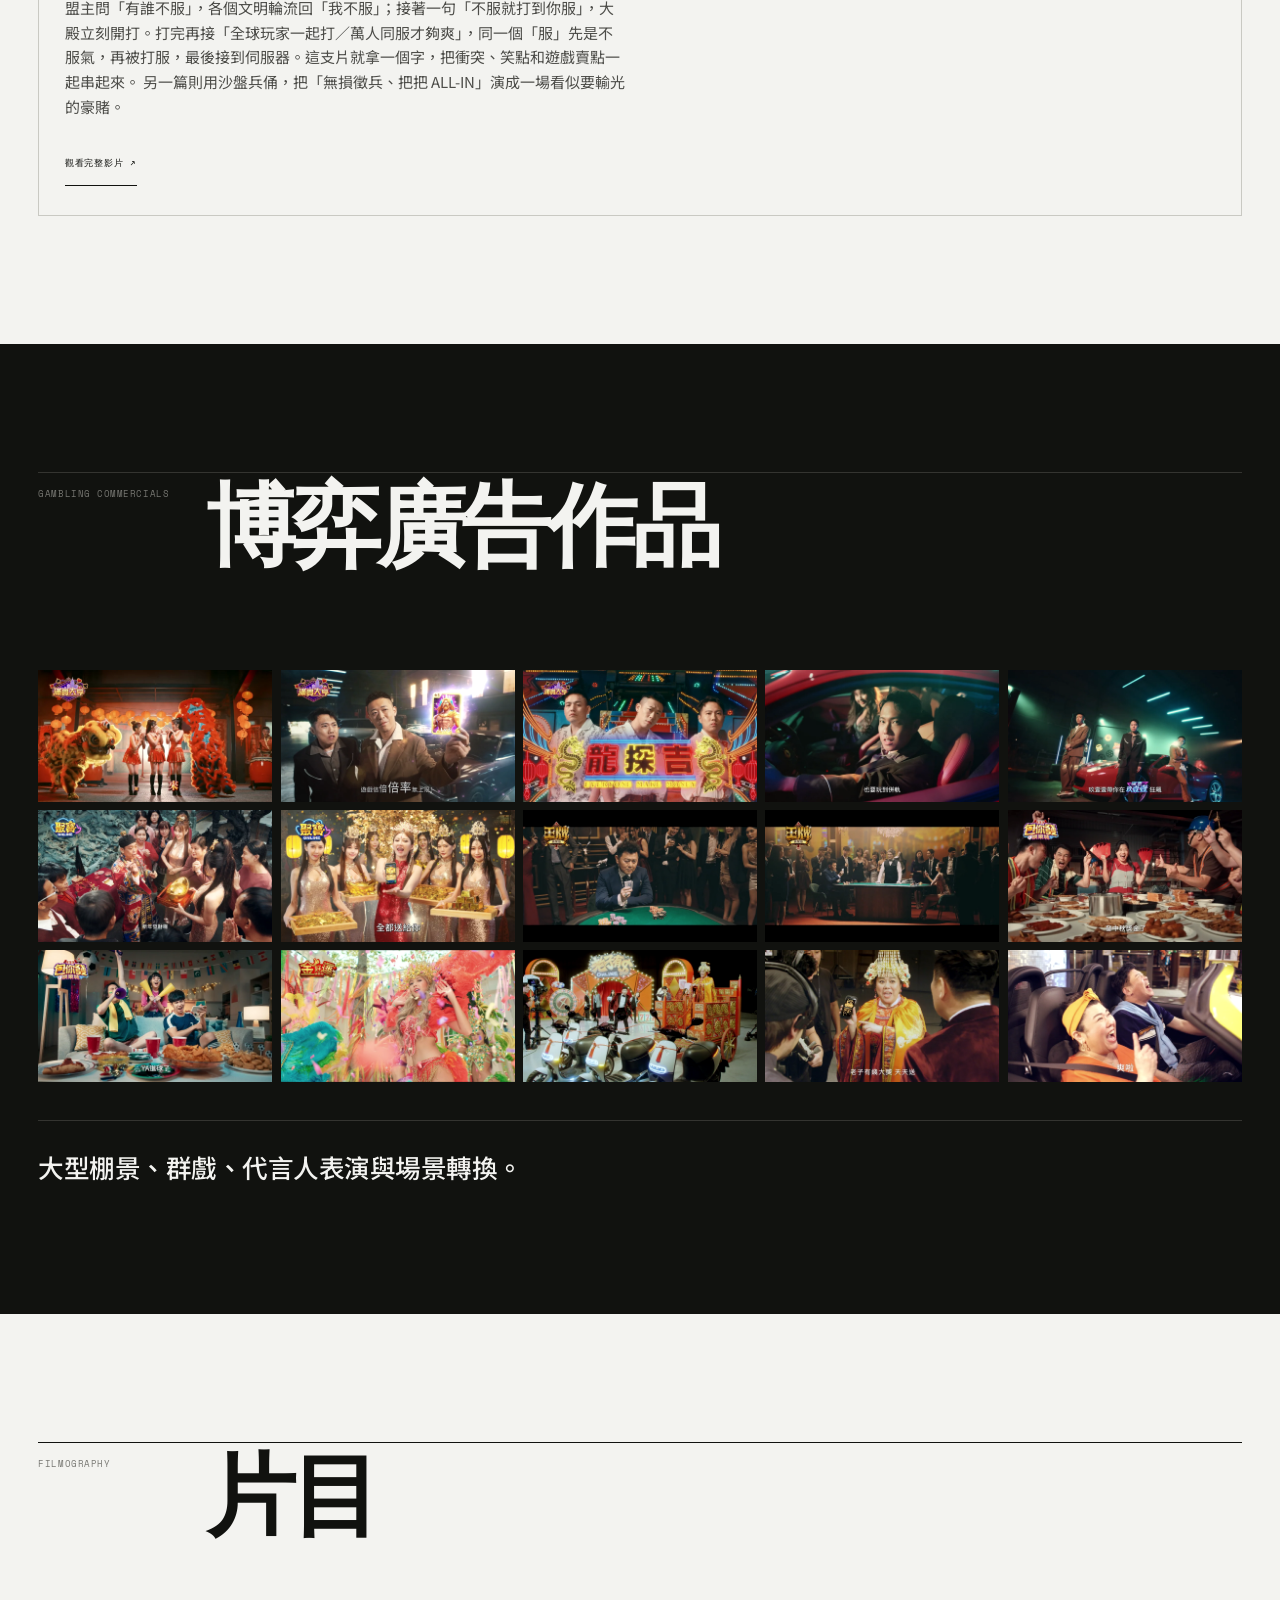
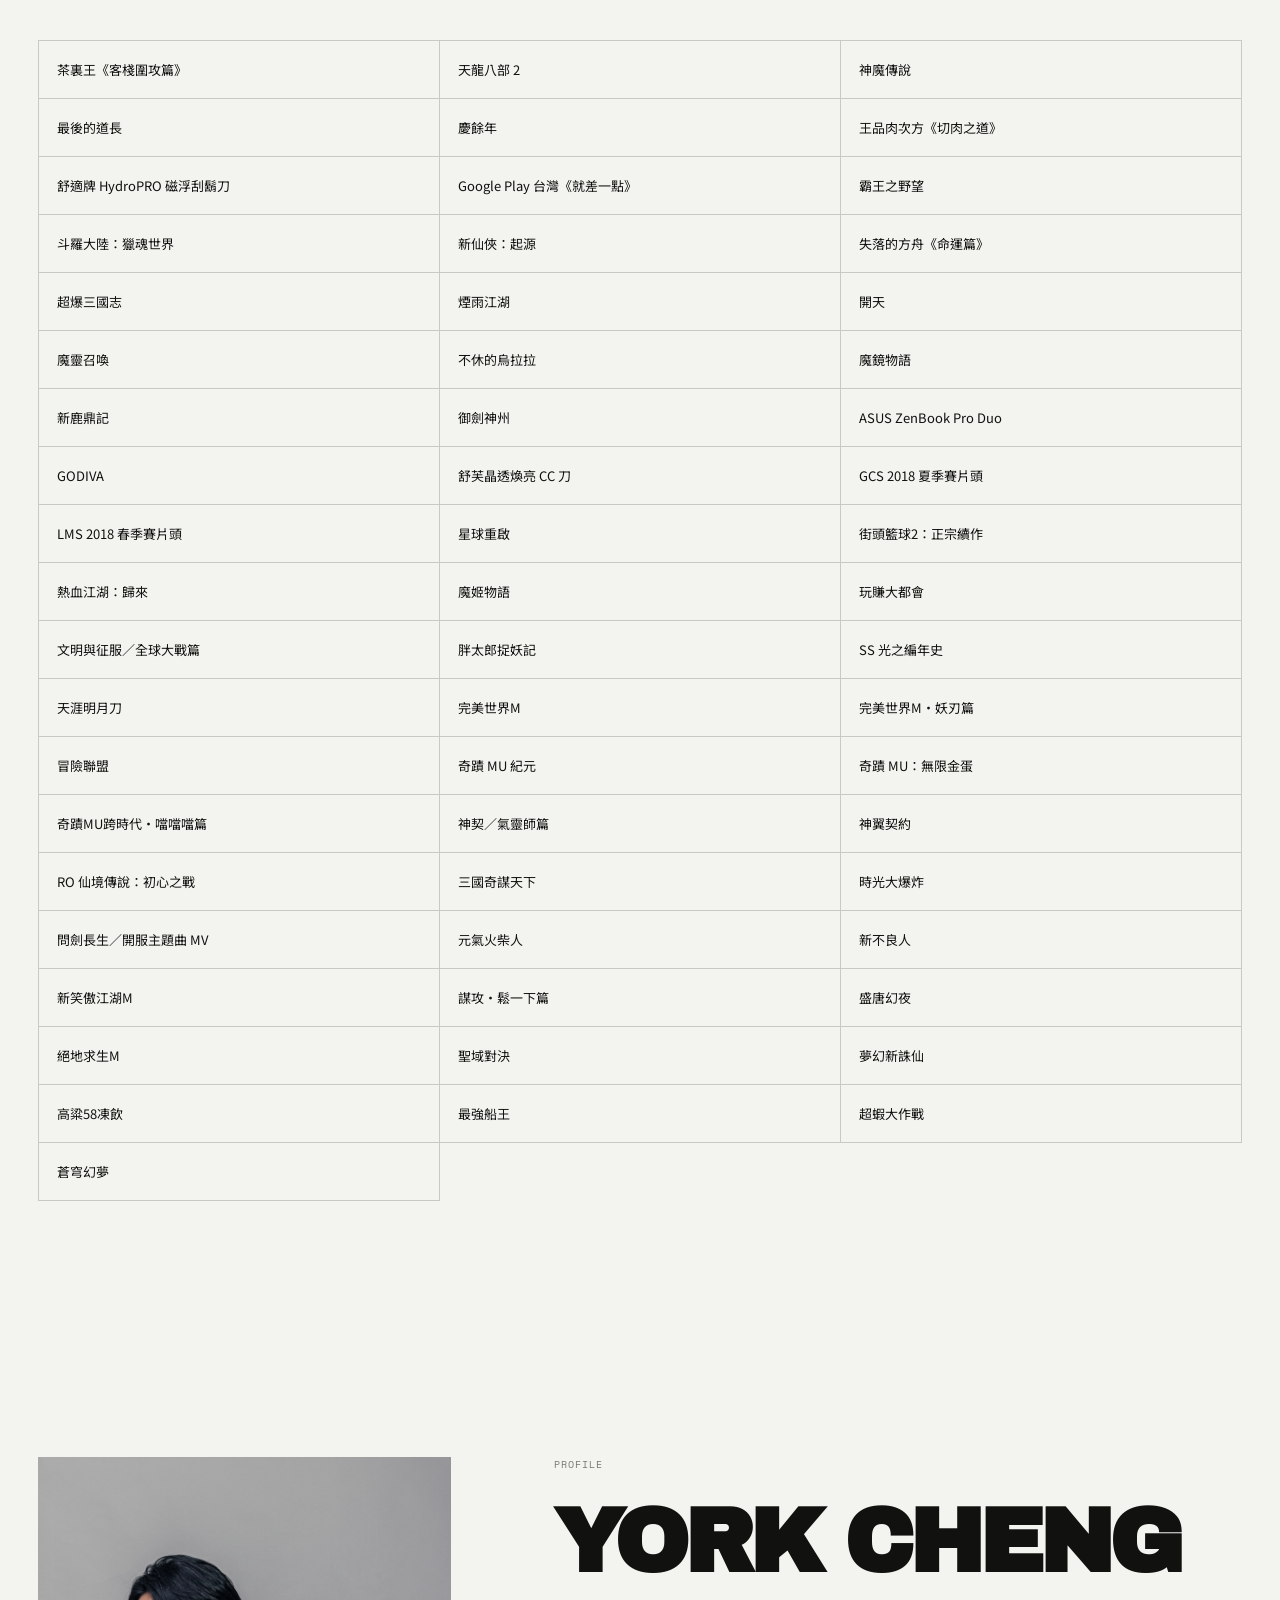
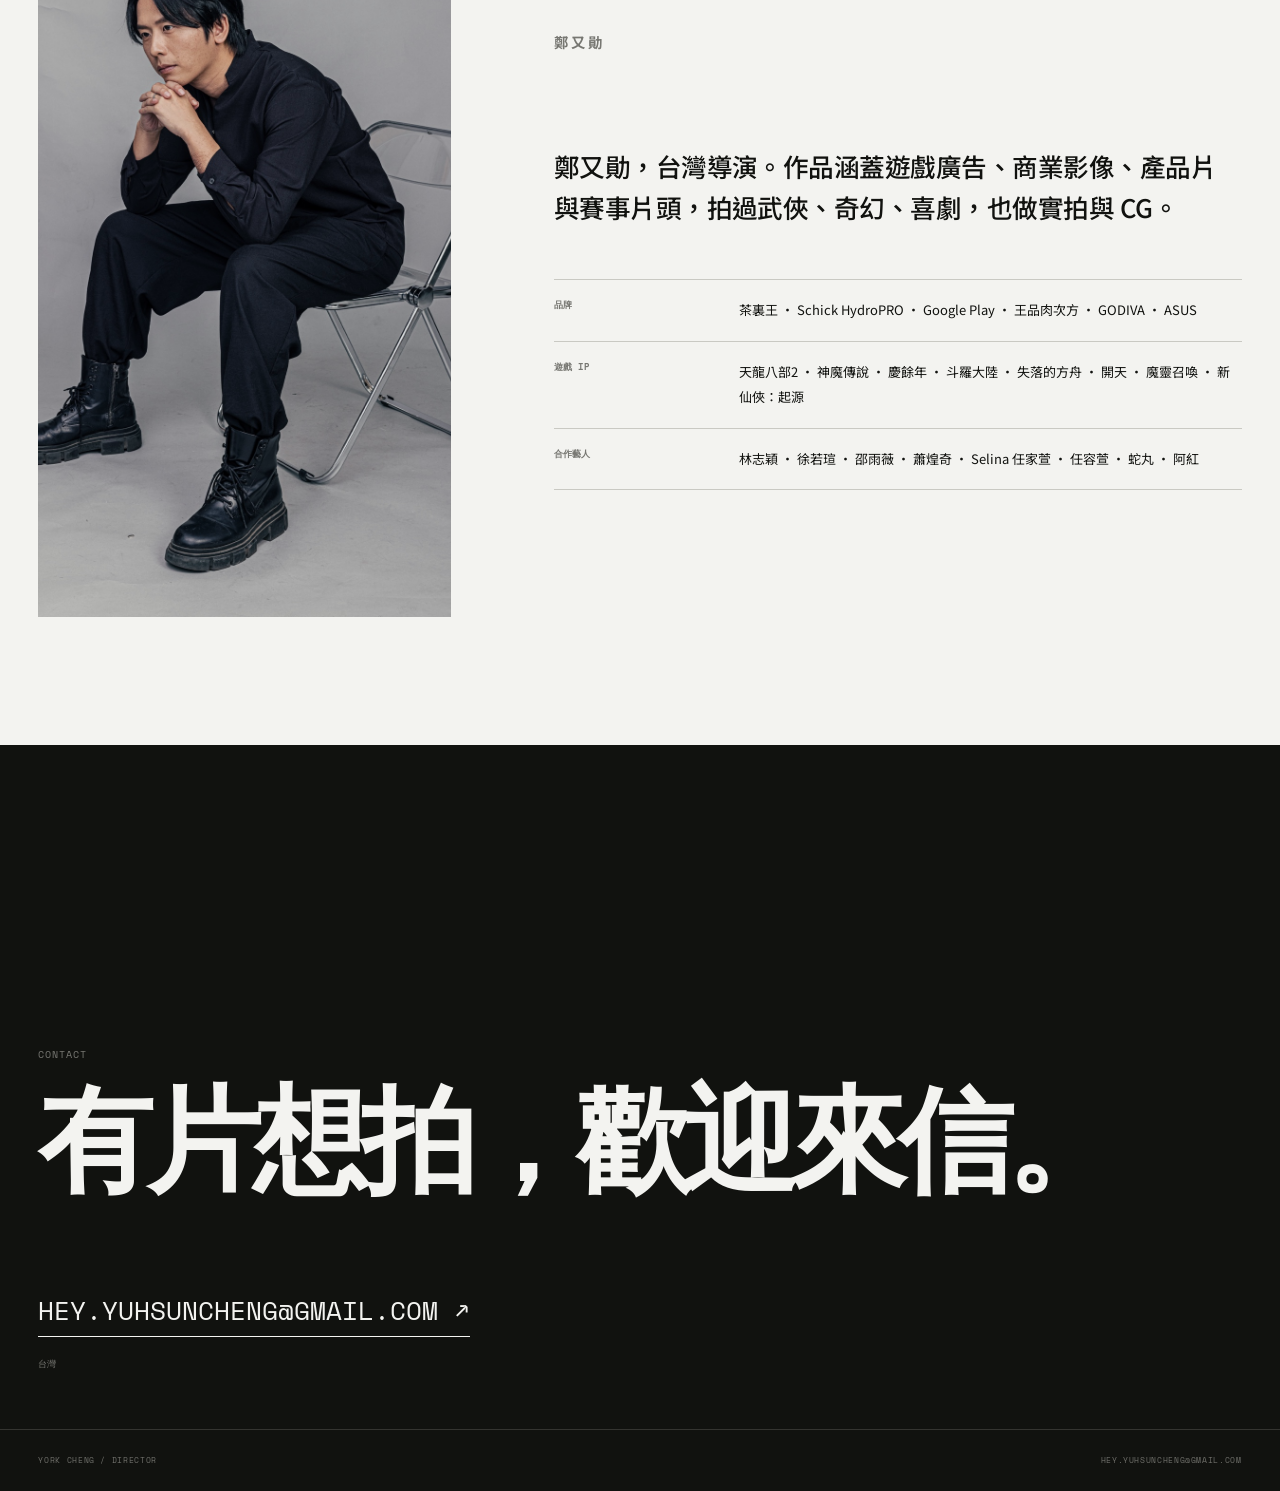
==== commit fc2ce42a: "Publish approved portfolio copy v11" ====
--- a/index.html
+++ b/index.html
@@ -4,16 +4,16 @@
   <meta charset="UTF-8">
   <meta name="viewport" content="width=device-width, initial-scale=1.0">
   <title>鄭又勛 York Cheng｜Director — Game Advertising & Commercial Film</title>
-  <meta name="description" content="鄭又勛 York Cheng，台灣導演。作品橫跨遊戲廣告、商業影像、真人實拍、CG 與 AI 影像。">
+  <meta name="description" content="鄭又勛 York Cheng，台灣導演。作品涵蓋遊戲廣告、商業影像、產品片與賽事片頭，拍過武俠、奇幻、喜劇，也做實拍與 CG。">
   <meta name="theme-color" content="#11120f">
   <meta property="og:type" content="website">
   <meta property="og:url" content="https://yorkchengsea-code.github.io/york-director-portfolio/">
   <meta property="og:title" content="York Cheng 鄭又勛｜Director">
-  <meta property="og:description" content="Game Advertising · Commercial Film · Live Action · CG · AI Film">
+  <meta property="og:description" content="Game Commercials · Branded Films · Product Films · Esports Opens · Live Action · CG">
   <meta property="og:image" content="https://yorkchengsea-code.github.io/york-director-portfolio/assets/og-york-director.jpg">
   <meta name="twitter:card" content="summary_large_image">
   <meta name="twitter:title" content="York Cheng 鄭又勛｜Director">
-  <meta name="twitter:description" content="Game Advertising · Commercial Film · Live Action · CG · AI Film">
+  <meta name="twitter:description" content="Game Commercials · Branded Films · Product Films · Esports Opens · Live Action · CG">
   <meta name="twitter:image" content="https://yorkchengsea-code.github.io/york-director-portfolio/assets/og-york-director.jpg">
   <link rel="icon" type="image/svg+xml" href="[data-uri]">
   <link rel="preconnect" href="https://fonts.googleapis.com">
@@ -100,7 +100,7 @@
 
     <section class="contact section-dark" id="contact">
       <p class="eyebrow">CONTACT</p>
-      <h2 data-label-zh="有一支片想拍，歡迎聊聊。" data-label-en="Have a film in mind? Get in touch.">有一支片想拍，歡迎聊聊。</h2>
+      <h2 data-label-zh="有片想拍，歡迎來信。" data-label-en="Have a film in mind? Get in touch.">有片想拍，歡迎來信。</h2>
       <a id="contact-email" href="mailto:hey.yuhsuncheng@gmail.com">HEY.YUHSUNCHENG@GMAIL.COM ↗</a>
       <p id="contact-location"></p>
     </section>
